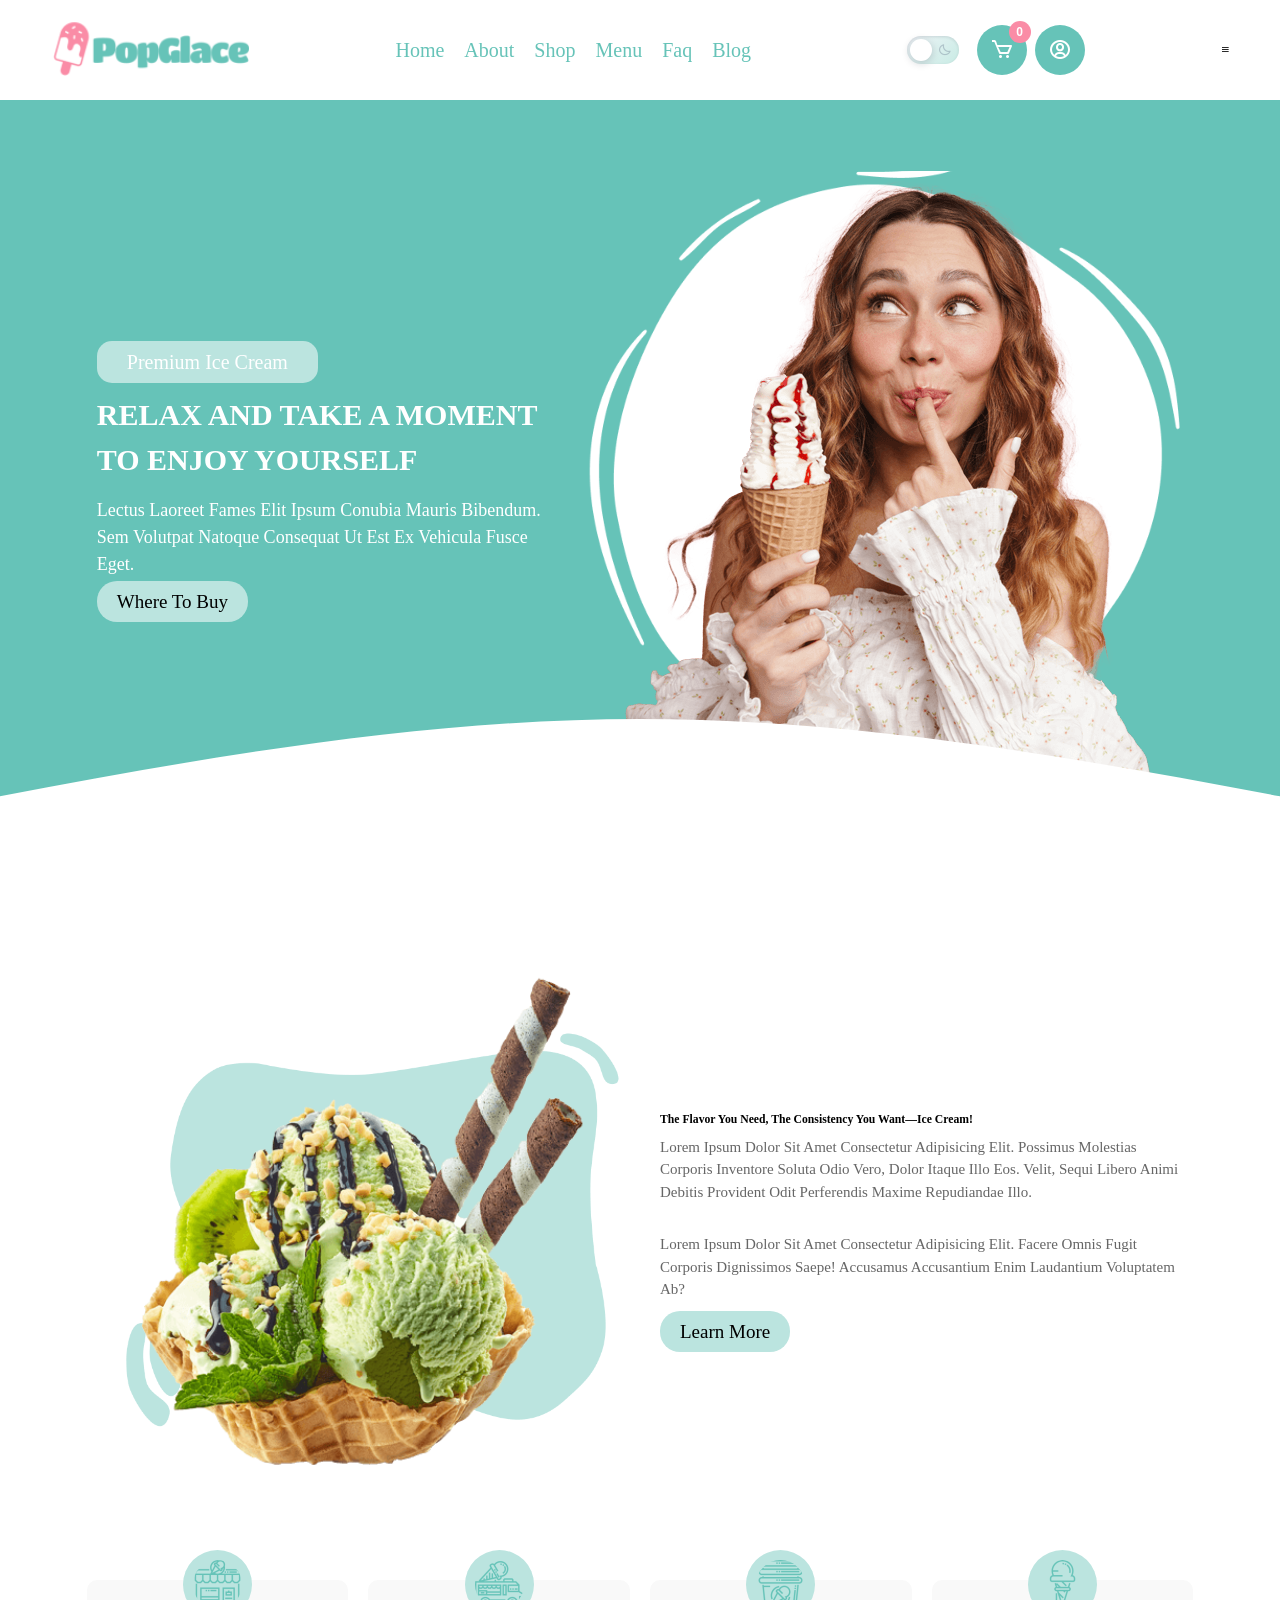
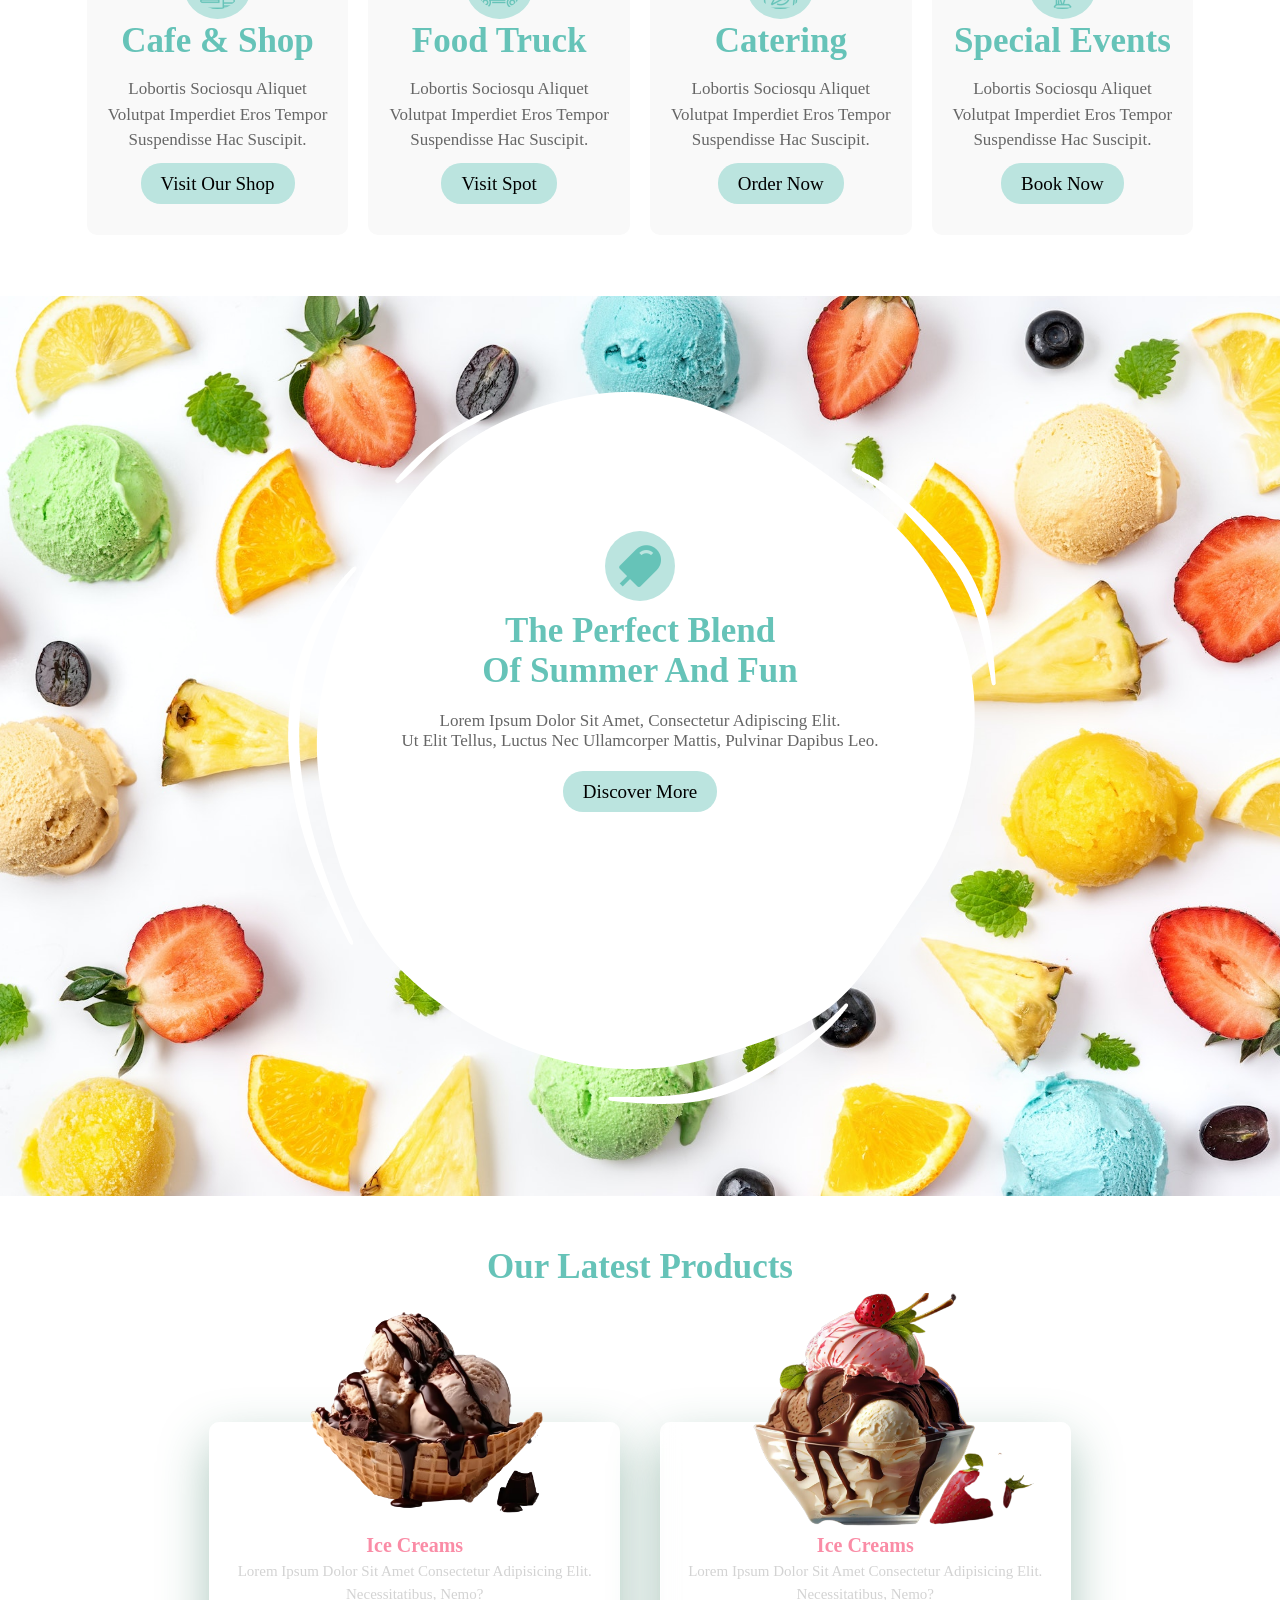
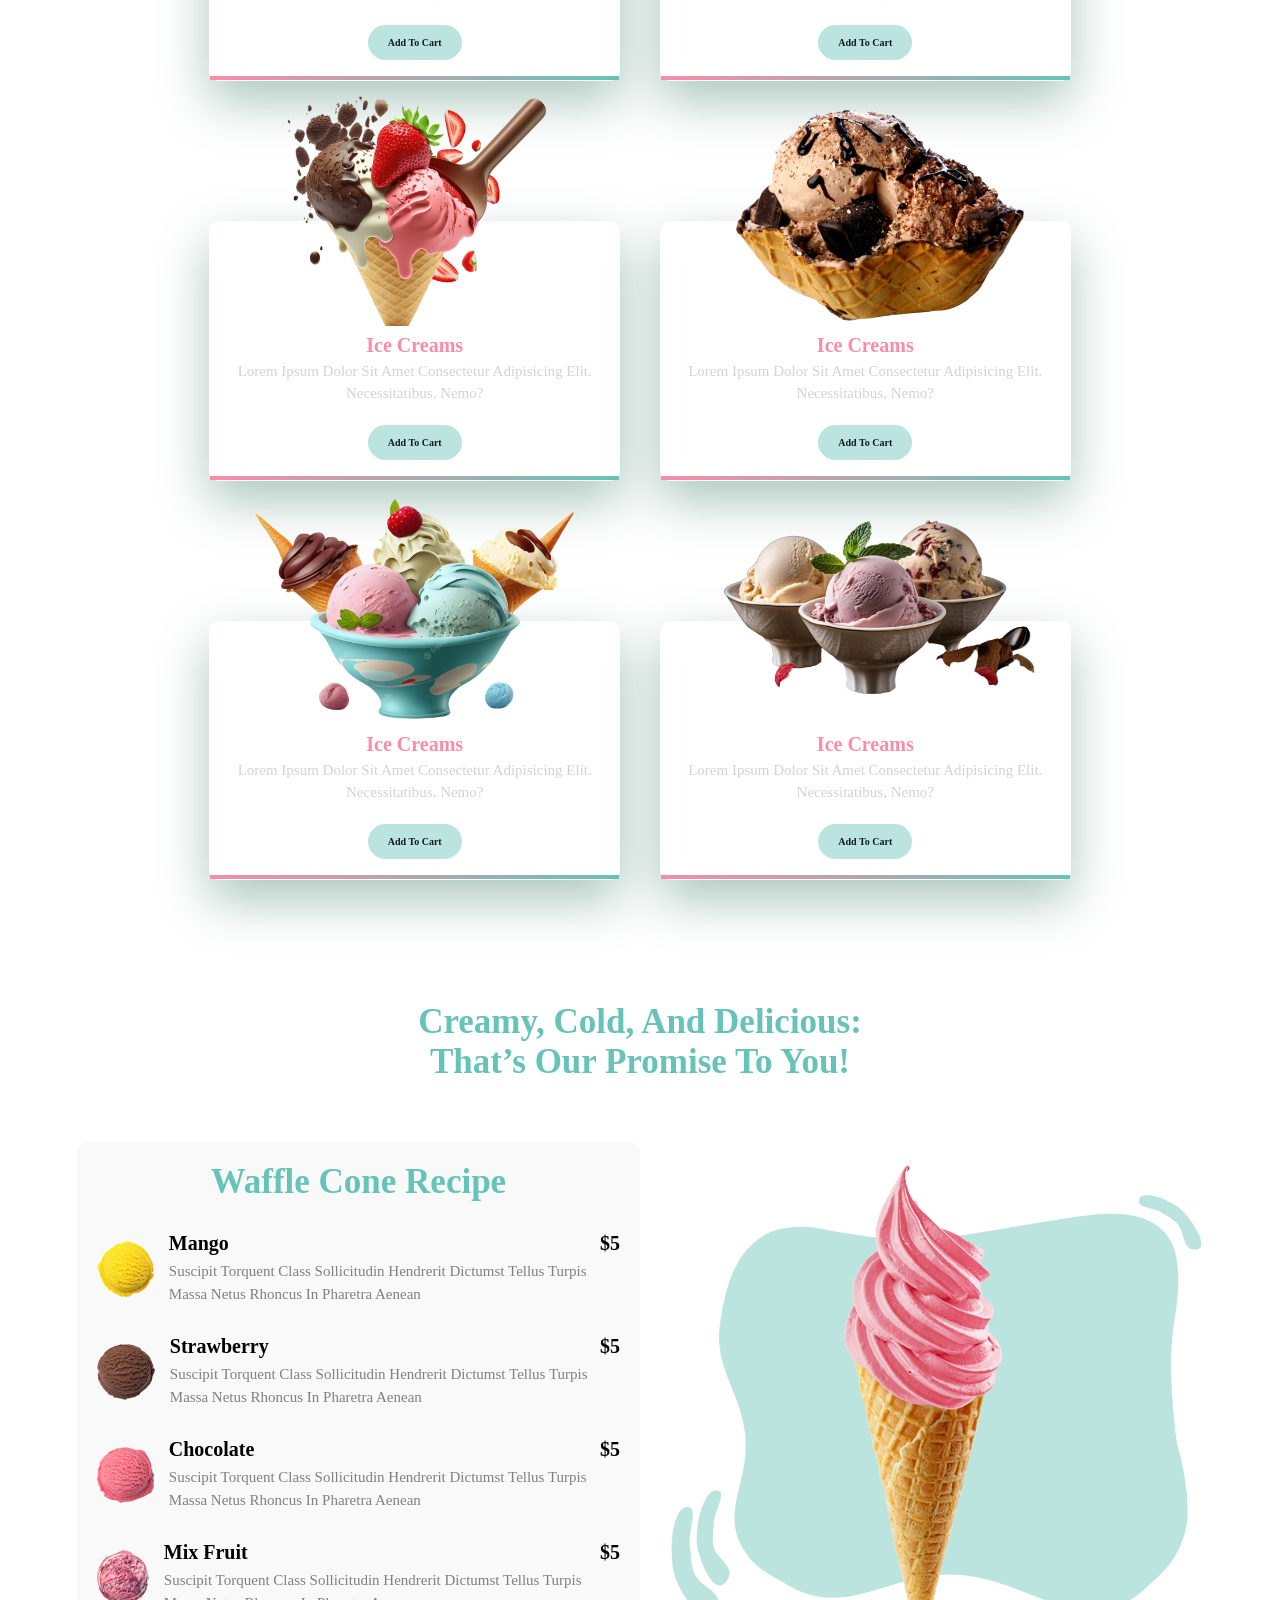
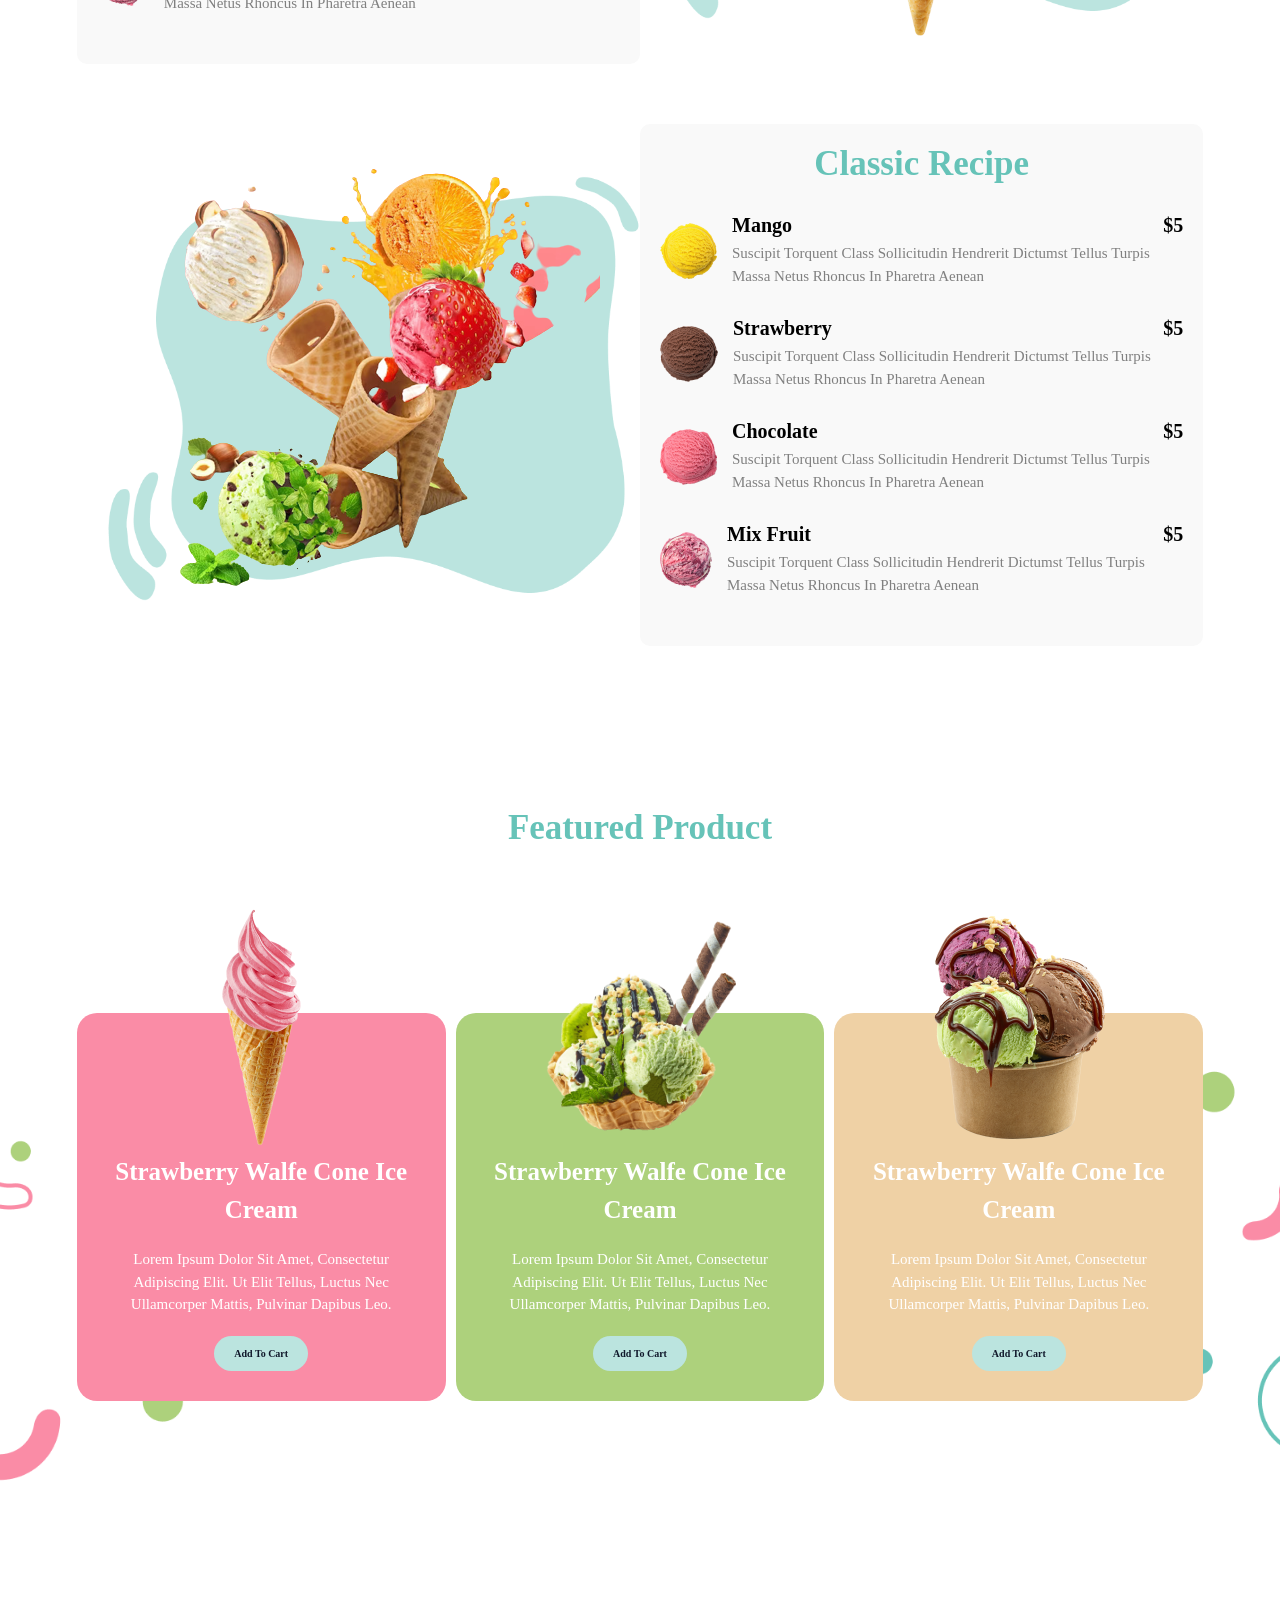
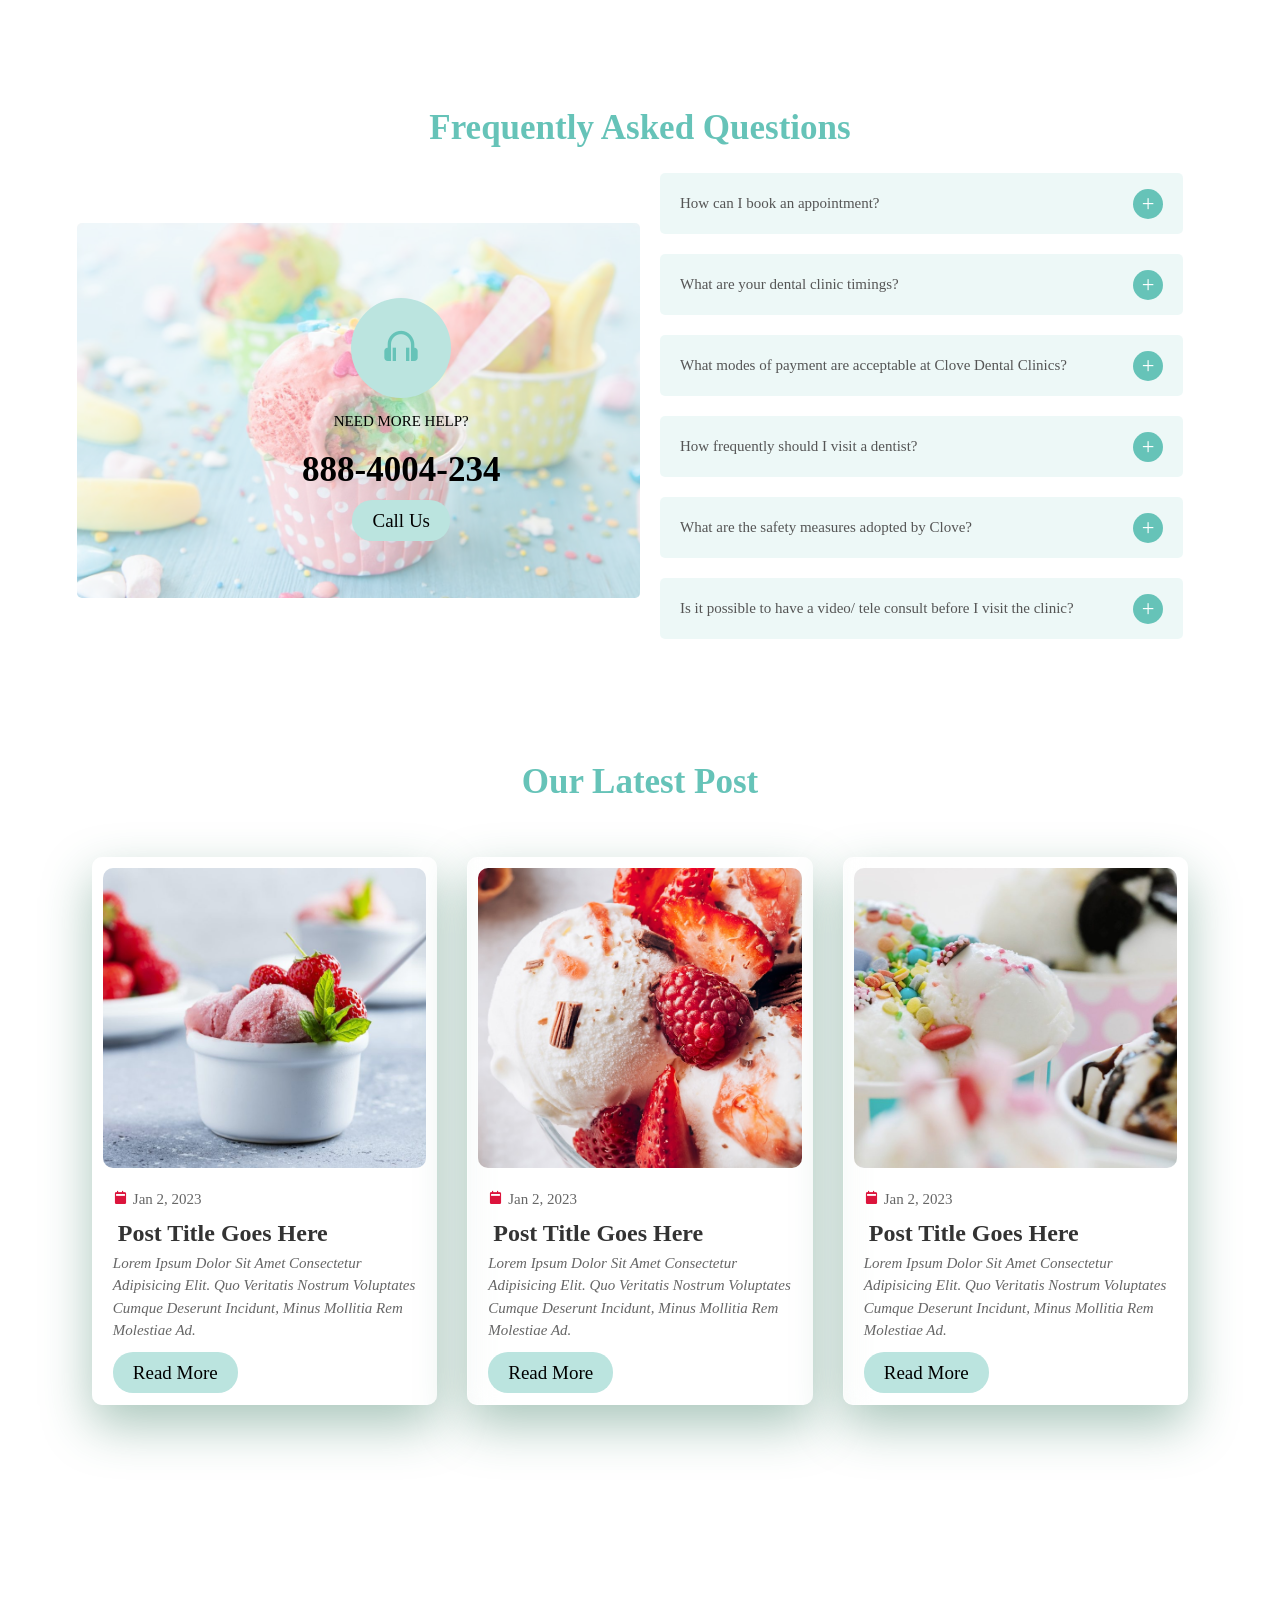
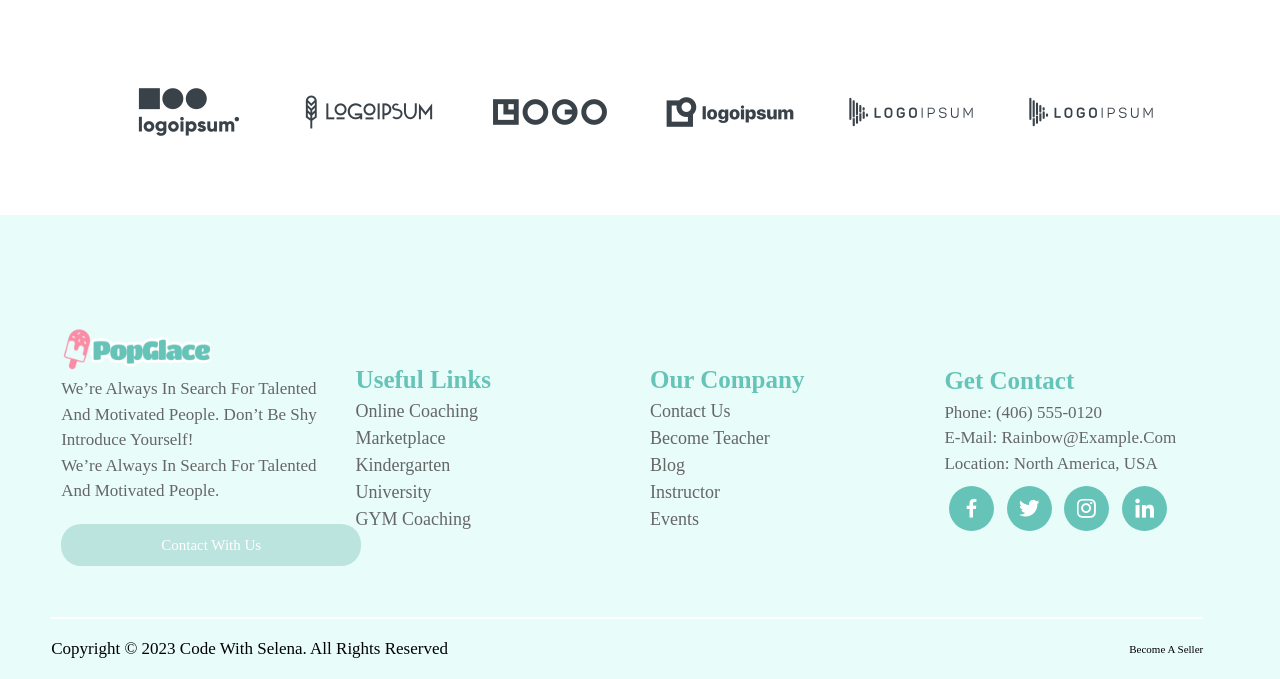
==== index.html @ ba4f5a37 "Add initial files for TopGlance ice cream shop demo - Created index.html with structure for the webs" ====
<!doctype html>
<html lang="en">
	<head>
		<meta charset="UTF-8" />
		<meta name="viewport" content="width=device-width, initial-scale=1.0" />
		<title>complete Responsive Ice Cream Website Design</title>
		<script>
			(function () {
				try {
					var k = "topglanceTheme";
					var t = localStorage.getItem(k);
					if (t === "dark" || t === "light") {
						document.documentElement.setAttribute("data-theme", t);
					} else if (window.matchMedia("(prefers-color-scheme: dark)").matches) {
						document.documentElement.setAttribute("data-theme", "dark");
					}
				} catch (e) {}
			})();
		</script>
		<!-- boxicon cdn link  -->
		<link
			href="https://unpkg.com/boxicons@2.1.4/css/boxicons.min.css"
			rel="stylesheet" />
		<link rel="stylesheet" href="style.css" />
	</head>
	<body>
		<!-- header section -->
		<header>
			<a href="#home"><img src="images/logo.png" alt="" width="200" /></a>
			<nav class="navbar">
				<ul>
					<li><a href="#home">home</a></li>
					<li><a href="#about">about</a></li>
					<li><a href="#shop">shop</a></li>
					<li><a href="#menu">menu</a></li>
					<li><a href="#faq">faq</a></li>
					<li><a href="#blog">blog</a></li>
				</ul>
			</nav>
			<div class="nav-actions">
				<button
					type="button"
					class="theme-switch"
					id="themeToggle"
					role="switch"
					aria-checked="false"
					aria-label="Switch to dark mode"
					title="Theme">
					<span class="theme-switch-track">
						<i class="bx bx-sun theme-switch-icon theme-switch-icon--sun" aria-hidden="true"></i>
						<i class="bx bx-moon theme-switch-icon theme-switch-icon--moon" aria-hidden="true"></i>
						<span class="theme-switch-thumb"></span>
					</span>
				</button>
				<div class="nav-action-wrap cart-wrap">
					<button
						type="button"
						class="nav-icon-btn cart-toggle"
						id="cartToggle"
						aria-label="Shopping cart"
						aria-expanded="false"
						aria-controls="cartPanel">
						<i class="bx bx-cart"></i>
						<span class="cart-badge" id="cartBadge">0</span>
					</button>
					<div
						class="nav-panel cart-panel"
						id="cartPanel"
						role="dialog"
						aria-labelledby="cartPanelTitle"
						hidden>
						<div class="nav-panel-head">
							<h4 id="cartPanelTitle">Your cart</h4>
							<button
								type="button"
								class="panel-close"
								id="cartClose"
								aria-label="Close cart">
								&times;
							</button>
						</div>
						<ul class="cart-lines" id="cartLines"></ul>
						<p class="cart-empty" id="cartEmpty">Your cart is empty.</p>
						<div class="cart-footer" id="cartFooter" hidden>
							<p class="cart-total">Total: $<span id="cartTotal">0.00</span></p>
							<button type="button" class="btn btn-checkout">Checkout</button>
						</div>
					</div>
				</div>
				<div class="nav-action-wrap profile-wrap">
					<button
						type="button"
						class="nav-icon-btn profile-toggle"
						id="profileToggle"
						aria-label="Account"
						aria-expanded="false"
						aria-controls="profilePanel">
						<i class="bx bx-user-circle"></i>
					</button>
					<div
						class="nav-panel profile-panel"
						id="profilePanel"
						role="dialog"
						aria-labelledby="profilePanelTitle"
						hidden>
						<div class="nav-panel-head">
							<h4 id="profilePanelTitle">Account</h4>
							<button
								type="button"
								class="panel-close"
								id="profileClose"
								aria-label="Close account">
								&times;
							</button>
						</div>
						<div class="profile-card">
							<div class="profile-avatar" aria-hidden="true">DU</div>
							<div class="profile-meta">
								<strong>Demo User</strong>
								<span>demo@topglance.ice</span>
							</div>
						</div>
						<p class="profile-hint">
							Rewards: <strong>120 pts</strong> · Orders: <strong>3</strong>
						</p>
						<div class="saved-card-block">
							<span class="saved-card-label">Saved card</span>
							<div class="saved-card">
								<div class="saved-card-top">
									<i class="bx bx-credit-card"></i>
									<span class="saved-card-brand">Visa</span>
								</div>
								<p class="saved-card-number">•••• •••• •••• 4242</p>
								<p class="saved-card-exp">Expires 12 / 28</p>
								<button type="button" class="btn btn-ghost" id="fakeCardUse">
									Use this card (demo)
								</button>
							</div>
						</div>
					</div>
				</div>
			</div>
			<div class="bx bx-menu"></div>
		</header>
		<!-- header section -->
		<!-- home section -->
		<section class="home" id="home">
			<div class="box-container">
				<div class="box">
					<span>Premium Ice Cream</span>
					<h1>RELAX AND TAKE A MOMENT TO ENJOY YOURSELF</h1>
					<p>
						Lectus laoreet fames elit ipsum conubia mauris bibendum. Sem
						volutpat natoque consequat ut est ex vehicula fusce eget.
					</p>
					<a href="" class="btn">where to buy</a>
				</div>
				<div class="box">
					<img src="images/1.png" alt="" />
				</div>
			</div>
		</section>
		<!-- about section -->
		<section class="about" id="about">
			<div class="row">
				<div class="image">
					<img src="images/img_2.png" alt="" />
				</div>
				<div class="content">
					<h3>The flavor you need, the consistency you want—ice cream!</h3>
					<p>
						Lorem ipsum dolor sit amet consectetur adipisicing elit. Possimus
						molestias corporis inventore soluta odio vero, dolor itaque illo
						eos. Velit, sequi libero animi debitis provident odit perferendis
						maxime repudiandae illo.
					</p>
					<p>
						Lorem ipsum dolor sit amet consectetur adipisicing elit. Facere
						omnis fugit corporis dignissimos saepe! Accusamus accusantium enim
						laudantium voluptatem ab?
					</p>
					<a href="" class="btn">learn more</a>
				</div>
			</div>
			<div class="box-container">
				<div class="box">
					<img src="images/group.png" alt="" />
					<h1>Cafe & Shop</h1>
					<p>
						Lobortis sociosqu aliquet volutpat imperdiet eros tempor suspendisse
						hac suscipit.
					</p>
					<a href="" class="btn">visit our shop</a>
				</div>
				<div class="box">
					<img src="images/group0.png" alt="" />
					<h1>Food Truck</h1>
					<p>
						Lobortis sociosqu aliquet volutpat imperdiet eros tempor suspendisse
						hac suscipit.
					</p>
					<a href="" class="btn">visit spot</a>
				</div>
				<div class="box">
					<img src="images/group1.png" alt="" />
					<h1>Catering</h1>
					<p>
						Lobortis sociosqu aliquet volutpat imperdiet eros tempor suspendisse
						hac suscipit.
					</p>
					<a href="" class="btn">order now</a>
				</div>
				<div class="box">
					<img src="images/group2.png" alt="" />
					<h1>Special Events</h1>
					<p>
						Lobortis sociosqu aliquet volutpat imperdiet eros tempor suspendisse
						hac suscipit.
					</p>
					<a href="" class="btn">book now</a>
				</div>
			</div>
		</section>
		<div class="container">
			<img src="images/shap.png" alt="" />
			<div class="detail">
				<i class="bx bxs-popsicle"></i>
				<h1>
					The perfect blend <br />
					of summer and fun
				</h1>
				<p>
					Lorem ipsum dolor sit amet, consectetur adipiscing elit. <br />
					Ut elit tellus, luctus nec ullamcorper mattis, pulvinar dapibus leo.
				</p>
				<a href="" class="btn">discover more</a>
			</div>
		</div>
		<!-- shop section -->
		<section class="shop" id="shop">
			<h1 class="heading">
				<i class="fas fa-quote-left"></i> our latest products
				<i class="fas fa-quote-right"></i>
			</h1>
			<div class="box-container">
				<div class="box">
					<div class="detail">
						<img src="images/product.png" alt="" />
						<h3>ice creams</h3>
						<p>
							Lorem ipsum dolor sit amet consectetur adipisicing elit.
							Necessitatibus, nemo?
						</p>
						<button
							type="button"
							class="btn add-to-cart"
							data-id="shop-1"
							data-name="Vanilla Swirl Cup"
							data-price="8.99"
							data-image="images/product.png">
							add to cart
						</button>
					</div>
				</div>
				<div class="box">
					<div class="detail">
						<img src="images/product0.png" alt="" />
						<h3>ice creams</h3>
						<p>
							Lorem ipsum dolor sit amet consectetur adipisicing elit.
							Necessitatibus, nemo?
						</p>
						<button
							type="button"
							class="btn add-to-cart"
							data-id="shop-2"
							data-name="Berry Fusion Tub"
							data-price="9.49"
							data-image="images/product0.png">
							add to cart
						</button>
					</div>
				</div>
				<div class="box">
					<div class="detail">
						<img src="images/product1.png" alt="" />
						<h3>ice creams</h3>
						<p>
							Lorem ipsum dolor sit amet consectetur adipisicing elit.
							Necessitatibus, nemo?
						</p>
						<button
							type="button"
							class="btn add-to-cart"
							data-id="shop-3"
							data-name="Mint Chip Delight"
							data-price="8.49"
							data-image="images/product1.png">
							add to cart
						</button>
					</div>
				</div>
				<div class="box">
					<div class="detail">
						<img src="images/product4.png" alt="" />
						<h3>ice creams</h3>
						<p>
							Lorem ipsum dolor sit amet consectetur adipisicing elit.
							Necessitatibus, nemo?
						</p>
						<button
							type="button"
							class="btn add-to-cart"
							data-id="shop-4"
							data-name="Chocolate Dream"
							data-price="9.99"
							data-image="images/product4.png">
							add to cart
						</button>
					</div>
				</div>
				<div class="box">
					<div class="detail">
						<img src="images/product2.png" alt="" />
						<h3>ice creams</h3>
						<p>
							Lorem ipsum dolor sit amet consectetur adipisicing elit.
							Necessitatibus, nemo?
						</p>
						<button
							type="button"
							class="btn add-to-cart"
							data-id="shop-5"
							data-name="Mango Tango"
							data-price="8.99"
							data-image="images/product2.png">
							add to cart
						</button>
					</div>
				</div>
				<div class="box">
					<div class="detail">
						<img src="images/product3.png" alt="" />
						<h3>ice creams</h3>
						<p>
							Lorem ipsum dolor sit amet consectetur adipisicing elit.
							Necessitatibus, nemo?
						</p>
						<button
							type="button"
							class="btn add-to-cart"
							data-id="shop-6"
							data-name="Cookie Crunch"
							data-price="10.49"
							data-image="images/product3.png">
							add to cart
						</button>
					</div>
				</div>
			</div>
		</section>
		<!-- menu section -->
		<section class="menu" id="menu">
			<h1 class="heading">
				Creamy, cold, and delicious: <br />
				that’s our promise to you!
			</h1>
			<div class="box-container">
				<div class="recipe">
					<h1>Waffle Cone Recipe</h1>
					<div class="detail">
						<img src="images/recipe.png" alt="" />
						<div>
							<h3><span>mango</span><span>$5</span></h3>
							<p>
								Suscipit torquent class sollicitudin hendrerit dictumst tellus
								turpis massa netus rhoncus in pharetra aenean
							</p>
						</div>
					</div>
					<div class="detail">
						<img src="images/recipe0.png" alt="" />
						<div>
							<h3><span>Strawberry</span><span>$5</span></h3>
							<p>
								Suscipit torquent class sollicitudin hendrerit dictumst tellus
								turpis massa netus rhoncus in pharetra aenean
							</p>
						</div>
					</div>
					<div class="detail">
						<img src="images/recipe1.png" alt="" />
						<div>
							<h3><span>chocolate</span><span>$5</span></h3>
							<p>
								Suscipit torquent class sollicitudin hendrerit dictumst tellus
								turpis massa netus rhoncus in pharetra aenean
							</p>
						</div>
					</div>
					<div class="detail">
						<img src="images/recipe2.png" alt="" />
						<div>
							<h3><span>mix fruit</span><span>$5</span></h3>
							<p>
								Suscipit torquent class sollicitudin hendrerit dictumst tellus
								turpis massa netus rhoncus in pharetra aenean
							</p>
						</div>
					</div>
				</div>
				<div class="img">
					<img src="images/img_6.png" alt="" />
				</div>
			</div>
			<div class="box-container">
				<div class="img">
					<img src="images/log.png" alt="" />
				</div>
				<div class="recipe">
					<h1>Classic Recipe</h1>
					<div class="detail">
						<img src="images/recipe.png" alt="" />
						<div>
							<h3><span>mango</span><span>$5</span></h3>
							<p>
								Suscipit torquent class sollicitudin hendrerit dictumst tellus
								turpis massa netus rhoncus in pharetra aenean
							</p>
						</div>
					</div>
					<div class="detail">
						<img src="images/recipe0.png" alt="" />
						<div>
							<h3><span>Strawberry</span><span>$5</span></h3>
							<p>
								Suscipit torquent class sollicitudin hendrerit dictumst tellus
								turpis massa netus rhoncus in pharetra aenean
							</p>
						</div>
					</div>
					<div class="detail">
						<img src="images/recipe1.png" alt="" />
						<div>
							<h3><span>chocolate</span><span>$5</span></h3>
							<p>
								Suscipit torquent class sollicitudin hendrerit dictumst tellus
								turpis massa netus rhoncus in pharetra aenean
							</p>
						</div>
					</div>
					<div class="detail">
						<img src="images/recipe2.png" alt="" />
						<div>
							<h3><span>mix fruit</span><span>$5</span></h3>
							<p>
								Suscipit torquent class sollicitudin hendrerit dictumst tellus
								turpis massa netus rhoncus in pharetra aenean
							</p>
						</div>
					</div>
				</div>
			</div>
		</section>
		<!-- shop -->
		<section class="features">
			<h1>Featured Product</h1>
			<div class="box-container">
				<div class="box one">
					<img src="images/img_6.png" alt="" />
					<h2>Strawberry Walfe Cone Ice Cream</h2>
					<p>
						Lorem ipsum dolor sit amet, consectetur adipiscing elit. Ut elit
						tellus, luctus nec ullamcorper mattis, pulvinar dapibus leo.
					</p>
					<button
						type="button"
						class="btn add-to-cart"
						data-id="feat-1"
						data-name="Strawberry Waffle Cone"
						data-price="11.99"
						data-image="images/img_6.png">
						add to cart
					</button>
				</div>
				<div class="box two">
					<img src="images/img_2.png" alt="" />
					<h2>Strawberry Walfe Cone Ice Cream</h2>
					<p>
						Lorem ipsum dolor sit amet, consectetur adipiscing elit. Ut elit
						tellus, luctus nec ullamcorper mattis, pulvinar dapibus leo.
					</p>
					<button
						type="button"
						class="btn add-to-cart"
						data-id="feat-2"
						data-name="Double Scoop Special"
						data-price="13.49"
						data-image="images/img_2.png">
						add to cart
					</button>
				</div>
				<div class="box three">
					<img src="images/img_5.png" alt="" />
					<h2>Strawberry Walfe Cone Ice Cream</h2>
					<p>
						Lorem ipsum dolor sit amet, consectetur adipiscing elit. Ut elit
						tellus, luctus nec ullamcorper mattis, pulvinar dapibus leo.
					</p>
					<button
						type="button"
						class="btn add-to-cart"
						data-id="feat-3"
						data-name="Sundae Supreme"
						data-price="10.99"
						data-image="images/img_5.png">
						add to cart
					</button>
				</div>
			</div>
		</section>
		<!-- contact section -->
		<section class="faq" id="faq">
			<h1 class="heading">Frequently Asked Questions</h1>
			<div class="box-container">
				<div class="img-box">
					<div class="overlay"></div>
					<img src="images/1.jpg" alt="" />
					<div class="detail">
						<i class="bx bx-headphone"></i><br />
						<span>NEED MORE HELP?</span>
						<h2>888-4004-234</h2>
						<a href="" class="btn">call us</a>
					</div>
				</div>
				<div class="accordion">
					<div class="contentBox">
						<div class="label">How can I book an appointment?</div>
						<div class="content">
							<p>
								To book an appointment at any of our dental clinics, you can
								fill the form available at the top, and one of our
								representatives will get in touch with you. Alternatively, you
								can also give us a call on 08800559112.
							</p>
						</div>
					</div>
					<div class="contentBox">
						<div class="label">What are your dental clinic timings?</div>
						<div class="content">
							<p>
								Clove Dental clinics remain open from 10 AM to 7 PM every day.
								However, in the case of unforeseen situations, the timing may
								differ on that particular day. Our Clinics are open on weekends.
							</p>
						</div>
					</div>
					<div class="contentBox">
						<div class="label">
							What modes of payment are acceptable at Clove Dental Clinics?
						</div>
						<div class="content">
							<p>
								We accept payments through Cash/Credit Card/ Debit Card/ Paytm/
								PhonePe or via /Airtel Money or any other UPI Payment methods.
							</p>
						</div>
					</div>
					<div class="contentBox">
						<div class="label">How frequently should I visit a dentist?</div>
						<div class="content">
							<p>
								The frequency of a visit to a dentist depends on the condition
								of your oral health. It is advised that people must visit a
								dentist at least once in six months for regular dental
								check-ups. However, people with dental problems must visit once
								in three months or as directed by the dentists.
							</p>
						</div>
					</div>
					<div class="contentBox">
						<div class="label">
							What are the safety measures adopted by Clove?
						</div>
						<div class="content">
							<p>
								Clove Dental has adopted world-class measures to ensure the
								safety of patients. Our trademarked Stringent 4 step
								sterilisation process is a testimony to our commitment to high
								standards of safety & sterilisation. We have enhanced our safety
								protocols under WHO Guidelines in response to the COVID crisis
								and are now operating with10X safety protocols. Each Clove
								Clinic is now deployed with new state of the art equipment-
								Aerosol Suction & Decontamination Unit (ASDU) & Constant
								Fumigation Device (CFD) to effectively manage any aerosols or
								contaminants in the clinic premises. We follow a zero-compromise
								policy when it comes to safety & hygiene. This ensures a
								completely sterile & hygienic environment.
							</p>
						</div>
					</div>
					<div class="contentBox">
						<div class="label">
							Is it possible to have a video/ tele consult before I visit the
							clinic?
						</div>
						<div class="content">
							<p>
								Yes, you can consult a dentist via a video or a phone call
								before visiting the clinic. For your convenience & safety, we
								have decided to make our initial consultation easier for you to
								access. At Clove Dental, our dentists are now available on
								video/tele calls for giving professional opinion and advice.
							</p>
						</div>
					</div>
				</div>
			</div>
		</section>
		<!-- post section -->
		<section class="post" id="blog">
			<h1 class="heading">
				<i class="fas fa-quote-left"></i> our latest post
				<i class="fas fa-quote-right"></i>
			</h1>
			<div class="box-container">
				<div class="box">
					<img src="images/blog.jpg" alt="" />
					<div class="content">
						<span><i class="bx bxs-calendar-alt"></i>jan 2, 2023</span>
						<h3>post title goes here</h3>
						<p>
							Lorem ipsum dolor sit amet consectetur adipisicing elit. Quo
							veritatis nostrum voluptates cumque deserunt incidunt, minus
							mollitia rem molestiae ad.
						</p>
						<a href="#" class="btn">read more</a>
					</div>
				</div>
				<div class="box">
					<img src="images/blog0.jpg" alt="" />
					<div class="content">
						<span><i class="bx bxs-calendar-alt"></i>jan 2, 2023</span>
						<h3>post title goes here</h3>
						<p>
							Lorem ipsum dolor sit amet consectetur adipisicing elit. Quo
							veritatis nostrum voluptates cumque deserunt incidunt, minus
							mollitia rem molestiae ad.
						</p>
						<a href="#" class="btn">read more</a>
					</div>
				</div>
				<div class="box">
					<img src="images/blog1.jpg" alt="" />
					<div class="content">
						<span><i class="bx bxs-calendar-alt"></i>jan 2, 2023</span>
						<h3>post title goes here</h3>
						<p>
							Lorem ipsum dolor sit amet consectetur adipisicing elit. Quo
							veritatis nostrum voluptates cumque deserunt incidunt, minus
							mollitia rem molestiae ad.
						</p>
						<a href="#" class="btn">read more</a>
					</div>
				</div>
			</div>
		</section>
		<!-- client  -->
		<section class="client">
			<div class="box-container">
				<img src="images/client.png" alt="" />
				<img src="images/client0.png" alt="" />
				<img src="images/client1.png" alt="" />
				<img src="images/client2.png" alt="" />
				<img src="images/client3.png" alt="" />
				<img src="images/client3.png" alt="" />
			</div>
		</section>
		<!-- footer section -->
		<footer>
			<div class="content">
				<div class="box">
					<img src="images/logo.png" />
					<p>
						We’re always in search for talented and motivated people. Don’t be
						shy introduce yourself! <br />We’re always in search for talented
						and motivated people.
					</p>

					<a href="contact.php" class="btn">contact with us</a>
				</div>
				<div class="box">
					<h3>useful links</h3>
					<a href="">online coaching</a>
					<a href="">marketplace</a>
					<a href="">kindergarten</a>
					<a href="">university</a>
					<a href="">GYM coaching</a>
				</div>
				<div class="box">
					<h3>our company</h3>
					<a href="contact.php">contact us</a>
					<a href="">become teacher</a>
					<a href="">blog</a>
					<a href="">instructor</a>
					<a href="">events</a>
				</div>
				<div class="box">
					<h3>get contact</h3>
					<p>Phone: (406) 555-0120</p>
					<p>E-mail: rainbow@example.com</p>
					<p>Location: North America, USA</p>
					<div class="icons">
						<i class="bx bxl-facebook"></i>
						<i class="bx bxl-twitter"></i>
						<i class="bx bxl-instagram"></i>
						<i class="bx bxl-linkedin"></i>
					</div>
				</div>
			</div>
			<div class="bottom">
				<p>Copyright © 2023 code with selena. All Rights Reserved</p>
				<a href="admin/register.php">become a seller</a>
			</div>
		</footer>

		<div
			class="checkout-modal"
			id="checkoutModal"
			hidden
			aria-modal="true"
			role="dialog"
			aria-labelledby="checkoutDialogTitle">
			<div class="checkout-backdrop" id="checkoutBackdrop" tabindex="-1"></div>
			<div class="checkout-dialog">
				<div class="checkout-dialog-surface">
					<div class="checkout-head">
					<h2 id="checkoutDialogTitle">Checkout</h2>
					<button
						type="button"
						class="panel-close"
						id="checkoutClose"
						aria-label="Close checkout">
						&times;
					</button>
				</div>
				<div class="checkout-progress" id="checkoutProgress">
					<div class="checkout-progress-step is-active" data-ind="1">
						<span class="checkout-step-num">1</span>
						<span class="checkout-step-label">Shipping</span>
					</div>
					<div class="checkout-progress-step" data-ind="2">
						<span class="checkout-step-num">2</span>
						<span class="checkout-step-label">Payment</span>
					</div>
					<div class="checkout-progress-step" data-ind="3">
						<span class="checkout-step-num">3</span>
						<span class="checkout-step-label">Review</span>
					</div>
				</div>
				<div class="checkout-body">
					<div class="checkout-pane" id="checkoutPane1" data-pane="1">
						<p class="checkout-intro">Where should we send your order?</p>
						<label class="checkout-field">
							<span>Full name</span>
							<input
								type="text"
								id="coFullName"
								autocomplete="name"
								placeholder="e.g. Jane Cooper"
								required />
						</label>
						<label class="checkout-field">
							<span>Email</span>
							<input
								type="email"
								id="coEmail"
								autocomplete="email"
								placeholder="jane@example.com"
								required />
						</label>
						<label class="checkout-field">
							<span>Phone</span>
							<input
								type="tel"
								id="coPhone"
								autocomplete="tel"
								placeholder="(406) 555-0120"
								required />
						</label>
						<label class="checkout-field">
							<span>Street address</span>
							<input
								type="text"
								id="coAddress"
								autocomplete="street-address"
								placeholder="123 Sweet Street, Apt 4"
								required />
						</label>
						<div class="checkout-field-row">
							<label class="checkout-field">
								<span>City</span>
								<input
									type="text"
									id="coCity"
									autocomplete="address-level2"
									placeholder="Portland"
									required />
							</label>
							<label class="checkout-field">
								<span>ZIP</span>
								<input
									type="text"
									id="coZip"
									inputmode="numeric"
									autocomplete="postal-code"
									placeholder="97201"
									required />
							</label>
						</div>
					</div>
					<div class="checkout-pane" id="checkoutPane2" data-pane="2" hidden>
						<p class="checkout-intro">Demo payment — nothing is charged.</p>
						<fieldset class="checkout-pay-choice">
							<legend class="visually-hidden">Payment method</legend>
							<label class="checkout-radio">
								<input type="radio" name="coPay" id="coPaySaved" value="saved" checked />
								<span>Saved Visa ···· 4242</span>
							</label>
							<label class="checkout-radio">
								<input type="radio" name="coPay" id="coPayNew" value="new" />
								<span>Use a different card</span>
							</label>
						</fieldset>
						<div class="checkout-newcard" id="coNewCardFields" hidden>
							<label class="checkout-field">
								<span>Name on card</span>
								<input
									type="text"
									id="coCardName"
									autocomplete="cc-name"
									placeholder="Same as on your card" />
							</label>
							<label class="checkout-field">
								<span>Card number</span>
								<input
									type="text"
									id="coCardNumber"
									inputmode="numeric"
									autocomplete="cc-number"
									placeholder="4242 4242 4242 4242"
									maxlength="19" />
							</label>
							<div class="checkout-field-row">
								<label class="checkout-field">
									<span>Expires</span>
									<input type="text" id="coCardExp" placeholder="MM/YY" maxlength="5" autocomplete="cc-exp" />
								</label>
								<label class="checkout-field">
									<span>CVV</span>
									<input
										type="text"
										id="coCardCvv"
										inputmode="numeric"
										maxlength="4"
										autocomplete="cc-csc"
										placeholder="123" />
								</label>
							</div>
						</div>
					</div>
					<div class="checkout-pane" id="checkoutPane3" data-pane="3" hidden>
						<p class="checkout-intro">Confirm your order</p>
						<div class="checkout-review-block" id="coReviewShip"></div>
						<div class="checkout-review-block" id="coReviewPay"></div>
						<div class="checkout-review-lines" id="coReviewLines"></div>
						<p class="checkout-review-total">
							Total <strong>$<span id="coReviewTotal">0.00</span></strong>
						</p>
					</div>
					<div class="checkout-pane checkout-pane-success" id="checkoutPane4" data-pane="4" hidden>
						<div class="checkout-success-icon" aria-hidden="true">
							<i class="bx bx-check"></i>
						</div>
						<h3 class="checkout-success-title">Thank you!</h3>
						<p class="checkout-success-text">
							Your demo order is placed. No payment was processed.
						</p>
						<p class="checkout-order-id">
							Order <strong id="coOrderId">—</strong>
						</p>
					</div>
				</div>
				<div class="checkout-foot" id="checkoutFoot">
					<button type="button" class="btn btn-checkout-secondary" id="checkoutBack" hidden>
						Back
					</button>
					<button type="button" class="btn" id="checkoutPrimary">Continue to payment</button>
				</div>
				</div>
			</div>
		</div>

		<div class="toast" id="toast" role="status" aria-live="polite" hidden></div>

		<script src="script.js"></script>
	</body>
</html>
---- style.css ----
:root{
    --green: #76a713;
    --header-bg: #ffffff;
    --focus-ring: #66C3B8;
}

.skip-link{
    position: absolute;
    left: -9999px;
    top: 0;
    z-index: 1000;
    padding: 1rem 1.5rem;
    background: var(--focus-ring);
    color: #fff;
    font-size: 1.6rem;
    font-weight: 600;
    border-radius: 0 0 8px 0;
    text-transform: none;
}
.skip-link:focus{
    left: 0;
    outline: 3px solid #0f172a;
    outline-offset: 2px;
}

@media (prefers-reduced-motion: reduce){
    html{
        scroll-behavior: auto;
    }
    *,
    *::before,
    *::after{
        transition-duration: 0.01ms !important;
        animation-duration: 0.01ms !important;
        animation-iteration-count: 1 !important;
    }
}
*{
    margin: 0;
    padding: 0;
    box-sizing: border-box;
    text-transform: capitalize;
    text-decoration: none;
    transition: all .5s cubic-bezier(.37,1.14,.26,1.24);
}
*::selection{
    background-color: var(--green);
    color: #fff;
}
html{
    font-size: 62.5%;
    overflow-x: hidden;
    scroll-behavior: smooth;
    scroll-padding-top: 4rem;
}
section{
    padding: 4% 6%;
    background-image: url('images/bg.avif');
    background-size: cover;
    background-repeat: no-repeat;
}
.btn{
    border-radius: 20px;
    background-color: #BBE4DF;
    padding: 1rem 2rem;
    cursor: pointer;
    text-transform: capitalize;
    text-align: center;
    font-size: 1.9rem;
    color: #000;
    transition: .5s;
}

.btn:hover{
    background-color: #FA8CA6;
    transform: scale(1.1);
    color: #fff;
}
.btn.add-to-cart{
    font-weight: 600;
    color: #0f172a;
}
.features .box-container .box .btn.add-to-cart,
.shop .box-container .box .btn.add-to-cart{
    color: #0f172a;
}
h1{
    font-size: 3.5rem;
    color: #66C3B8;
    text-transform: capitalize;
    margin-bottom: 1.5rem;
    text-align: center;
}

/* Section titles (one h1 per page — hero); mirrors former h1.section headings */
h2.heading{
    font-size: 3.5rem;
    color: #66C3B8;
    text-transform: capitalize;
    margin-bottom: 1.5rem;
    text-align: center;
}

.features > h2{
    font-size: 3.5rem;
    color: #66C3B8;
    text-transform: capitalize;
    margin-bottom: 1.5rem;
    text-align: center;
}

a:focus-visible,
button:focus-visible,
input:focus-visible,
textarea:focus-visible,
select:focus-visible{
    outline: 2px solid var(--focus-ring);
    outline-offset: 2px;
}
header{
    background-color: var(--header-bg);
    position: fixed;
    display: flex;
    align-items: center;
    justify-content: space-between;
    top: 0;
    left: 0;
    z-index: 100;
    padding: 1rem 5rem;
    width: 100%;
}
header .navbar ul{
    display: flex;
    align-items: center;
    justify-content: space-between;
    list-style: none;
}
header .navbar ul li{
    margin: 0 1rem;
}
header .navbar ul li a{
    font-size: 2rem;
    color: #66C3B8;
    
}
header .navbar ul li a:hover{
    color: #FA8CA6;
}
header .nav-actions{
    display: flex;
    align-items: center;
    gap: 0.8rem;
}
header .nav-action-wrap{
    position: relative;
}
header .nav-icon-btn{
    cursor: pointer;
    margin: 0;
    width: 50px;
    height: 50px;
    display: flex;
    align-items: center;
    justify-content: center;
    background-color: #66C3B8;
    color: #fff;
    border: none;
    border-radius: 50%;
    font-size: 2.4rem;
    transition: .5s;
    position: relative;
}
header .nav-icon-btn:hover{
    border: 1px solid #66C3B8;
    background-color: #BBE4DF;
    color: #fff;
}
header .theme-switch{
    border: none;
    background: transparent;
    padding: 9px 10px;
    margin: 0;
    cursor: pointer;
    display: flex;
    align-items: center;
    justify-content: center;
    flex-shrink: 0;
    position: relative;
    box-sizing: border-box;
    min-width: 44px;
    min-height: 44px;
}
header .theme-switch:focus-visible{
    outline: 2px solid #66C3B8;
    outline-offset: 3px;
    border-radius: 999px;
}
header .theme-switch-track{
    position: relative;
    width: 52px;
    height: 28px;
    border-radius: 999px;
    background: linear-gradient(135deg, #f1f5f9 0%, #c8ebe4 100%);
    box-shadow: inset 0 1px 3px rgba(15, 23, 42, 0.12);
    transition: background 0.35s ease, box-shadow 0.35s ease;
}
html[data-theme="dark"] header .theme-switch-track{
    background: linear-gradient(135deg, #475569 0%, #1e293b 100%);
    box-shadow: inset 0 1px 5px rgba(0, 0, 0, 0.35);
}
header .theme-switch-icon{
    position: absolute;
    top: 50%;
    transform: translateY(-50%);
    font-size: 1.4rem;
    z-index: 0;
    pointer-events: none;
    transition: opacity 0.25s ease, color 0.25s ease;
}
header .theme-switch-icon--sun{
    left: 7px;
    color: #d97706;
}
header .theme-switch-icon--moon{
    right: 7px;
    color: #64748b;
}
html[data-theme="dark"] header .theme-switch-icon--sun{
    opacity: 0.35;
}
html[data-theme="dark"] header .theme-switch-icon--moon{
    color: #e2e8f0;
    opacity: 1;
}
html:not([data-theme="dark"]) header .theme-switch-icon--moon{
    opacity: 0.35;
}
html:not([data-theme="dark"]) header .theme-switch-icon--sun{
    opacity: 1;
}
header .theme-switch-thumb{
    position: absolute;
    top: 3px;
    left: 3px;
    width: 22px;
    height: 22px;
    border-radius: 50%;
    background: #fff;
    box-shadow: 0 2px 8px rgba(15, 23, 42, 0.2);
    z-index: 1;
    transition: transform 0.35s cubic-bezier(0.37, 1.14, 0.26, 1.24), background 0.25s ease,
        box-shadow 0.25s ease;
}
html[data-theme="dark"] header .theme-switch-thumb{
    transform: translateX(24px);
    background: linear-gradient(145deg, #66c3b8, #3d9a90);
    box-shadow: 0 2px 10px rgba(0, 0, 0, 0.35);
}
@media (prefers-reduced-motion: reduce){
    header .theme-switch-thumb,
    header .theme-switch-track,
    header .theme-switch-icon{
        transition: none;
    }
}
header .cart-badge{
    position: absolute;
    top: -4px;
    right: -4px;
    min-width: 22px;
    height: 22px;
    padding: 0 5px;
    border-radius: 999px;
    background: #FA8CA6;
    color: #fff;
    font-size: 1.2rem;
    font-weight: 700;
    display: flex;
    align-items: center;
    justify-content: center;
    line-height: 1;
}
header .nav-panel{
    position: absolute;
    top: calc(100% + 12px);
    right: 0;
    left: auto;
    width: 380px;
    max-width: calc(100vw - 24px);
    background: #fff;
    border-radius: 16px;
    box-shadow: 0 12px 40px rgba(0,0,0,.12);
    border: 1px solid rgba(102,195,184,.35);
    padding: 1.2rem 1.4rem 1.4rem;
    z-index: 200;
    max-height: min(70vh, 420px);
    overflow-x: hidden;
    overflow-y: auto;
    overscroll-behavior: contain;
}
header .nav-panel[hidden]{
    display: none !important;
}
header .nav-panel-head{
    display: flex;
    align-items: center;
    justify-content: space-between;
    margin-bottom: 1rem;
    padding-bottom: 0.8rem;
    border-bottom: 1px solid #eee;
}
header .nav-panel-head h4{
    font-size: 2rem;
    color: #66C3B8;
    margin: 0;
    text-align: left;
}
header .panel-close{
    border: none;
    background: transparent;
    font-size: 2.8rem;
    line-height: 1;
    color: #66C3B8;
    cursor: pointer;
    padding: 0 0.4rem;
}
header .panel-close:hover{
    color: #FA8CA6;
}
header .cart-lines{
    list-style: none;
    margin: 0;
    padding: 0;
}
header .cart-line{
    display: flex;
    gap: 1rem;
    align-items: flex-start;
    padding: 1rem 0;
    border-bottom: 1px solid #f0f0f0;
    font-size: 1.5rem;
    min-width: 0;
    overflow-x: hidden;
}
header .cart-line-thumb{
    width: 52px;
    height: 52px;
    max-width: 52px;
    object-fit: contain;
    border-radius: 10px;
    background: #f7faf9;
    flex-shrink: 0;
}
header .cart-line-body{
    flex: 1;
    min-width: 0;
}
header .cart-line-title{
    font-weight: 600;
    color: #333;
    margin-bottom: 0.4rem;
    text-align: left;
    text-transform: none;
    overflow-wrap: anywhere;
    word-break: break-word;
}
header .cart-line-meta{
    color: #666;
    font-size: 1.35rem;
    text-align: left;
    overflow-wrap: anywhere;
    word-break: break-word;
}
header .cart-line-actions{
    display: flex;
    align-items: center;
    flex-wrap: wrap;
    gap: 0.5rem;
    margin-top: 0.6rem;
    max-width: 100%;
}
header .qty-btn{
    width: 28px;
    height: 28px;
    border-radius: 8px;
    border: 1px solid #66C3B8;
    background: #fff;
    color: #66C3B8;
    cursor: pointer;
    font-size: 1.6rem;
    line-height: 1;
    display: flex;
    align-items: center;
    justify-content: center;
}
header .qty-btn:hover{
    background: #BBE4DF;
}
header .cart-remove{
    border: none;
    background: transparent;
    color: #FA8CA6;
    cursor: pointer;
    font-size: 1.3rem;
    text-decoration: underline;
    margin-left: 0.4rem;
}
header .cart-empty{
    font-size: 1.6rem;
    color: #888;
    text-align: center;
    padding: 1.5rem 0.5rem;
}
header .cart-footer{
    margin-top: 1rem;
    padding-top: 1rem;
    border-top: 1px solid #eee;
}
header .cart-total{
    font-size: 1.8rem;
    font-weight: 700;
    color: #333;
    margin-bottom: 1rem;
    text-align: left;
}
header .btn-checkout{
    width: 100%;
    border: none;
    font: inherit;
}
header .profile-card{
    display: flex;
    align-items: center;
    gap: 1rem;
    padding: 0.8rem 0;
}
header .profile-avatar{
    width: 52px;
    height: 52px;
    border-radius: 50%;
    background: linear-gradient(135deg, #66C3B8, #BBE4DF);
    color: #fff;
    display: flex;
    align-items: center;
    justify-content: center;
    font-size: 1.8rem;
    font-weight: 700;
    flex-shrink: 0;
}
header .profile-meta{
    display: flex;
    flex-direction: column;
    gap: 0.2rem;
    text-align: left;
    font-size: 1.5rem;
    text-transform: none;
}
header .profile-meta strong{
    color: #333;
    font-size: 1.7rem;
}
header .profile-meta span{
    color: #777;
}
header .profile-hint{
    font-size: 1.45rem;
    color: #555;
    margin: 0.4rem 0 1rem;
    text-align: left;
    text-transform: none;
}
header .saved-card-block{
    margin-top: 0.5rem;
}
header .saved-card-label{
    font-size: 1.35rem;
    color: #66C3B8;
    display: block;
    margin-bottom: 0.6rem;
    text-align: left;
}
header .saved-card{
    background: linear-gradient(125deg, #2d3748 0%, #4a5568 100%);
    color: #fff;
    border-radius: 14px;
    padding: 1.2rem 1.4rem;
    font-size: 1.4rem;
    text-transform: none;
}
header .saved-card-top{
    display: flex;
    align-items: center;
    justify-content: space-between;
    margin-bottom: 1rem;
}
header .saved-card-top i{
    font-size: 2.4rem;
}
header .saved-card-brand{
    font-size: 1.3rem;
    opacity: 0.9;
}
header .saved-card-number{
    letter-spacing: 0.08em;
    margin-bottom: 0.4rem;
    font-size: 1.5rem;
}
header .saved-card-exp{
    opacity: 0.85;
    margin-bottom: 1rem;
    font-size: 1.3rem;
}
header .btn-ghost{
    width: 100%;
    background: rgba(255,255,255,.15);
    color: #fff;
    border: 1px solid rgba(255,255,255,.35);
    font: inherit;
    cursor: pointer;
}
header .btn-ghost:hover{
    background: rgba(255,255,255,.28);
    color: #fff;
    transform: none;
}
button.btn{
    border: none;
    font: inherit;
    display: inline-block;
}
.toast{
    position: fixed;
    bottom: 2.4rem;
    left: 50%;
    transform: translateX(-50%) translateY(120%);
    background: #2d3748;
    color: #fff;
    padding: 1.2rem 2rem;
    border-radius: 12px;
    font-size: 1.6rem;
    z-index: 500;
    box-shadow: 0 8px 24px rgba(0,0,0,.2);
    max-width: 90vw;
    text-align: center;
    text-transform: none;
    transition: transform .35s cubic-bezier(.37,1.14,.26,1.24);
}
.toast.is-visible{
    transform: translateX(-50%) translateY(0);
}
.visually-hidden{
    position: absolute;
    width: 1px;
    height: 1px;
    padding: 0;
    margin: -1px;
    overflow: hidden;
    clip: rect(0,0,0,0);
    white-space: nowrap;
    border: 0;
}
.checkout-modal[hidden]{
    display: none !important;
}
.checkout-modal{
    position: fixed;
    inset: 0;
    z-index: 400;
    display: flex;
    align-items: center;
    justify-content: center;
    padding: max(1rem, env(safe-area-inset-top)) 1.25rem max(1rem, env(safe-area-inset-bottom));
    overflow-y: auto;
    overscroll-behavior: contain;
}
.checkout-backdrop{
    position: absolute;
    inset: 0;
    width: auto;
    height: auto;
    background: rgba(30, 41, 59, 0.55);
    border: none;
    padding: 0;
    margin: 0;
    cursor: pointer;
    z-index: 0;
}
.checkout-dialog{
    position: relative;
    z-index: 1;
    width: 100%;
    max-width: 480px;
    margin: auto;
    flex-shrink: 0;
    max-height: min(90dvh, 720px);
    display: flex;
    flex-direction: column;
    background: transparent;
    border: none;
    border-radius: 18px;
    box-shadow:
        0 4px 6px rgba(15, 23, 42, 0.04),
        0 12px 24px rgba(15, 23, 42, 0.1),
        0 28px 56px rgba(15, 23, 42, 0.14);
    overflow: visible;
}
.checkout-dialog-surface{
    flex: 1 1 auto;
    min-height: 0;
    display: flex;
    flex-direction: column;
    max-height: min(90dvh, 720px);
    overflow: hidden;
    background: #fff;
    border-radius: 18px;
    border: 1px solid rgba(102,195,184,.4);
}
.checkout-field input::placeholder{
    color: #94a3b8;
    opacity: 1;
    text-transform: none;
}
.checkout-dialog .checkout-head{
    display: flex;
    align-items: center;
    justify-content: space-between;
    padding: 1.2rem 1.4rem;
    border-bottom: 1px solid #eee;
    flex-shrink: 0;
}
.checkout-dialog .checkout-head h2{
    margin: 0;
    font-size: 2.2rem;
    color: #66C3B8;
    text-align: left;
}
.checkout-dialog .panel-close{
    border: none;
    background: transparent;
    font-size: 2.8rem;
    line-height: 1;
    color: #66C3B8;
    cursor: pointer;
    padding: 0 0.4rem;
}
.checkout-dialog .panel-close:hover{
    color: #FA8CA6;
}
.checkout-progress{
    display: flex;
    justify-content: space-between;
    gap: 0.5rem;
    padding: 1rem 1.4rem;
    border-bottom: 1px solid #f0f0f0;
    flex-shrink: 0;
}
.checkout-progress-step{
    flex: 1;
    text-align: center;
    font-size: 1.2rem;
    color: #94a3b8;
    text-transform: none;
}
.checkout-progress-step .checkout-step-num{
    display: flex;
    align-items: center;
    justify-content: center;
    width: 2.8rem;
    height: 2.8rem;
    margin: 0 auto 0.4rem;
    border-radius: 50%;
    background: #e2e8f0;
    color: #64748b;
    font-weight: 700;
    font-size: 1.4rem;
}
.checkout-progress-step.is-active .checkout-step-num{
    background: #66C3B8;
    color: #fff;
}
.checkout-progress-step.is-done .checkout-step-num{
    background: #BBE4DF;
    color: #334155;
}
.checkout-progress-step.is-active{
    color: #334155;
    font-weight: 600;
}
.checkout-body{
    padding: 1.2rem 1.4rem 1rem;
    overflow-y: auto;
    flex: 1;
    min-height: 0;
}
.checkout-intro{
    font-size: 1.45rem;
    color: #64748b;
    margin: 0 0 1.2rem;
    text-align: left;
    text-transform: none;
    line-height: 1.4;
}
.checkout-field{
    display: flex;
    flex-direction: column;
    gap: 0.45rem;
    margin-bottom: 1rem;
    font-size: 1.35rem;
    color: #334155;
    text-transform: none;
    text-align: left;
}
.checkout-field span{
    font-weight: 600;
    color: #66C3B8;
}
.checkout-field input{
    width: 100%;
    padding: 0.85rem 1rem;
    border: 1px solid #cbd5e1;
    border-radius: 10px;
    font-size: 1.5rem;
    font-family: inherit;
    text-transform: none;
}
.checkout-field input:focus{
    outline: 2px solid #66C3B8;
    outline-offset: 1px;
    border-color: #66C3B8;
}
.checkout-field-row{
    display: grid;
    grid-template-columns: 1fr 120px;
    gap: 0.8rem;
}
.checkout-field-row .checkout-field{
    margin-bottom: 1rem;
}
.checkout-pay-choice{
    border: none;
    margin: 0 0 1.2rem;
    padding: 0;
}
.checkout-radio{
    display: flex;
    align-items: center;
    gap: 0.75rem;
    margin-bottom: 0.85rem;
    font-size: 1.45rem;
    cursor: pointer;
    text-transform: none;
    text-align: left;
    color: #334155;
}
.checkout-radio input{
    width: 1.8rem;
    height: 1.8rem;
    accent-color: #66C3B8;
}
.checkout-newcard{
    padding-top: 0.25rem;
}
.checkout-review-block{
    background: #f8fafc;
    border-radius: 12px;
    padding: 1rem 1.2rem;
    margin-bottom: 1rem;
    font-size: 1.4rem;
    text-align: left;
    text-transform: none;
    color: #475569;
    line-height: 1.5;
}
.checkout-review-block strong{
    display: block;
    font-size: 1.2rem;
    color: #66C3B8;
    margin-bottom: 0.35rem;
    text-transform: uppercase;
    letter-spacing: 0.04em;
}
.checkout-review-lines{
    border-top: 1px solid #e2e8f0;
    padding-top: 1rem;
    margin-top: 0.5rem;
}
.checkout-review-line{
    display: flex;
    justify-content: space-between;
    gap: 1rem;
    font-size: 1.4rem;
    text-transform: none;
    text-align: left;
    margin-bottom: 0.65rem;
    color: #334155;
}
.checkout-review-line span:last-child{
    flex-shrink: 0;
    color: #64748b;
}
.checkout-review-total{
    font-size: 1.8rem;
    text-align: right;
    margin: 1.2rem 0 0;
    text-transform: none;
    color: #334155;
}
.checkout-review-total strong{
    color: #66C3B8;
}
.checkout-pane-success{
    text-align: center;
    padding: 1rem 0.5rem 0.5rem;
}
.checkout-success-icon{
    width: 6rem;
    height: 6rem;
    margin: 0 auto 1rem;
    border-radius: 50%;
    background: linear-gradient(135deg, #66C3B8, #BBE4DF);
    display: flex;
    align-items: center;
    justify-content: center;
    color: #fff;
    font-size: 4rem;
}
.checkout-success-title{
    font-size: 2.4rem;
    color: #66C3B8;
    margin: 0 0 0.8rem;
}
.checkout-success-text{
    font-size: 1.45rem;
    color: #64748b;
    text-transform: none;
    line-height: 1.5;
    margin: 0 0 1rem;
}
.checkout-order-id{
    font-size: 1.5rem;
    text-transform: none;
    color: #334155;
}
.checkout-foot{
    display: flex;
    flex-wrap: wrap;
    gap: 0.75rem;
    justify-content: flex-end;
    align-items: center;
    padding: 1rem 1.4rem 1.2rem;
    border-top: 1px solid #eee;
    flex-shrink: 0;
    background: #fafafa;
}
.checkout-foot .btn{
    min-width: 120px;
}
.btn-checkout-secondary{
    margin-right: auto;
    background: #e2e8f0 !important;
    color: #334155 !important;
}
.btn-checkout-secondary:hover{
    background: #cbd5e1 !important;
    color: #0f172a !important;
}
.checkout-field input.checkout-input-error{
    border-color: #FA8CA6;
    outline-color: #FA8CA6;
}
.checkout-error-msg{
    font-size: 1.3rem;
    color: #e11d48;
    margin: -0.5rem 0 0.8rem;
    text-align: left;
    text-transform: none;
}
header .nav-menu-toggle{
    font-size: 5rem;
    color: #66C3B8;
    cursor: pointer;
    display: none;
    background: none;
    border: none;
    padding: 0;
    margin: 0;
    line-height: 1;
    border-radius: 8px;
}
header .nav-menu-toggle:focus-visible{
    outline: 2px solid var(--focus-ring);
    outline-offset: 4px;
}
.home{
    margin-top: 10rem;
    background-color: #66C3B8;
    display: flex;
    align-items: center;
    justify-content: center;
    position: relative;
    
}
.home::after{
    content: '';
    position: absolute;
    bottom: -1px;
    left: 0;
    background: url('images/banner-bg-shape-1.svg');
    background-size: cover;
    background-position: center center;
    background-repeat: no-repeat;
    width: 100vw;
    height: 145px;
    z-index: 9;
}
.home .box-container{
    display: flex;
    align-items: center;
    justify-content: space-around;
    flex-wrap: wrap;
}
.home .box{
    flex: 1 1 40rem;
    text-transform: capitalize;
    color: #fff;
    padding: 2rem;
    line-height: 1.5;
}
.home span{
    font-size: 2rem;
    background-color: #BBE4DF;
    padding: 1rem 3rem;
    border-radius: 15px;
}
.home h1{
    font-size: 3rem;
    margin: 1.5rem 0;
    color: #fff;
    text-align: left;
}
.home p{
    font-size: 1.8rem;
    margin-bottom: 1rem;
}
.home .box-container .box:nth-child(2){
	
	flex: 1 1 40rem;
    
}
.home .box-container .box img{
    background-size: contain;
    background-position: center;
	background-image: url('images/shap.png');
}
.about{
   position: relative;
}

.about .row{
    display: flex;
    align-items: center;
    justify-content: space-around;
    flex-wrap: wrap;
}
.about .row .image{
    flex: 1 1 40rem;
    padding: 2rem;
    
}
.about .row .image img{
    background-position: center center;
    background-repeat: no-repeat;
    background-size: contain;
	background-image: url('images/shap2.png');
    width: 100%;
}
.about .row .content{
    flex: 1 1 40rem;
    padding: 2rem;
}
.about .row .content h2{
    font-size: 4rem;
    color: #66C3B8;
}
.about .row .content p{
    font-size: 1.5rem;
    color: #666;
    padding: 1rem 0;
    line-height: 1.5;
    margin-bottom: 1rem;
}
.about .box-container{
    display: flex;
    align-items: center;
    justify-content: center;
    flex-wrap: wrap;
}
.about .box-container .box{
    background-color: #f9f9f9;
    padding: 2rem;
    flex: 1 1 20rem;
    text-align: center;
    border-radius: 10px;
    margin: 1rem;
    padding-bottom: 4rem;
    margin-top: 4rem;
}
.about .box-container .box img{
    margin-top: -5rem;
    background-color: #BBE4DF;
    border-radius: 50%;
    padding: 1rem;
}
.about .box-container .box h3{
    color: #66C3B8;
    font-size: 2.5rem;
    padding: 1rem 0;
}
.about .box-container .box p{
    color: #666;
    font-size: 1.7rem;
    line-height: 1.5;
    margin-bottom: 2rem;
}
.container{
    width: 100vw;
    min-height: 100vh;
    background-image: url('images/bg.jpg');
    background-position: center center;
    background-repeat: no-repeat;
    background-size: cover;
    position: relative;
    display: flex;
    align-items: center;
    justify-content: center;
    
}
.container .detail{
    position: absolute;
    text-align: center;
    top: 25%;
}
.container .detail i{
    margin: 1rem auto;
    width: 70px;
    height: 70px;
    border-radius: 50%;
    display: flex;
    align-items: center;
    justify-content: center;
    background-color: #BBE4DF;
    color: #66C3B8;
    font-size: 5rem;
}
.container p{
    font-size: 1.7rem;
    margin: 2rem;
    margin-bottom: 3rem;
    color: #666;
}
.features{
    background-image: url('images/bg_img1.png');
    background-position: center center;
    background-repeat: no-repeat;
    background-size: cover;
    min-height: 100vh;
}
.features .box-container{
    display: grid;
    grid-template-columns: repeat(auto-fit, minmax(30rem, 1fr));
    gap: 1rem;
    padding-top: 5rem;
}
.features .box-container .box{
    border-radius: 20px;
    padding: 3rem;
    color: #fff;
    line-height: 1.5;
    text-align: center;
    margin-top: 10rem;
}
.features .box-container .box h2{
    text-transform: capitalize;
    font-size: 2.5rem;
}
.features .box-container .box p{
    font-size: 1.5rem;
    padding: 2rem 0;
}
.features .box-container .one{
    background-color: #FA8CA6;
}
.features .box-container .two{
    background-color: #ADD17C;
}
.features .box-container .three{
    background-color: #EFD1A5;
}
.features .box-container img{
    width: 100%;
    height: 250px;
    object-fit: contain;
    vertical-align: middle;
    margin-top: -14rem;
    transition: .5s;
}
.features .box-container .box:hover img{
    transform: scale(1.2);
    rotate: 15deg;
}
.shop{
    background-image: url('images/footer.jpg');
    min-height: 100vh;
}

.shop .box-container{
    display: flex;
    align-items: center;
    justify-content: center;
    flex-wrap: wrap;
    width: 80%;
    margin: 0 auto;
}
.shop .box-container .box{
    background: rgba(255, 255, 255, 0.03);
    border: 1px solid rgba(255, 255, 255, 0.5);
    backdrop-filter: blur(11px);
    box-shadow: 0 20px 50px rgba(40, 113, 85, 0.4);
    padding: 2rem 1rem;
    flex: 1 1 35rem;
    text-align: center;
    border-radius: 10px;
    margin: 2rem;
    margin-top: 12rem;
    cursor: pointer;
    line-height: 1.5;
    transition: .6s;
    position: relative;
}
.shop .box-container .box::before{
    background: linear-gradient(90deg, #FA8CA6, #66C3B8);
	position: absolute;
	content: '';
	left: 0;
	bottom: 0;
	width: 100%;
	height: 4px;
}
.shop .box-container .box:hover img{
    transform: scale(.9);
    rotate: 15deg;
}
.shop .box-container .box img{
    width: 90%;
    margin-top: -15rem;
    
}
.shop .box-container .box h3{
    color: #FA8CA6;
    font-size: 2rem;
}
.shop .box-container .box p{
    color: lightgray;
    font-size: 1.5rem;
    line-height: 1.5;
    margin-bottom: 2rem;
}

.menu .box-container{
    display: flex;
    align-items: center;
    justify-content: space-around;
    flex-wrap: wrap;
    margin: 6rem 0;
}
.menu .box-container .recipe{
    background-color: #F9F9F9;
    flex: 1 1 40rem;
    padding: 2rem;
    border-radius: 1rem;
}
.menu .box-container .recipe > h3{
    font-size: 3rem;
    color: #66C3B8;
    text-align: center;
    margin-bottom: 1rem;
    text-transform: capitalize;
}
.menu .box-container .recipe .detail{
    display: flex;
    justify-content: space-evenly;
    align-items: center;
    gap: 1.5rem;
    margin: 3rem 0;
}
.menu .box-container .recipe .detail h3{
    display: flex;
    justify-content: space-between;
    font-size: 2rem;
    margin-bottom: .5rem;
}
.menu .box-container .recipe .detail p{
    font-size: 1.5rem;
    line-height: 1.5;
    color: grey;
}
.menu .box-container  .img{
    flex: 1 1 40rem;
    background-position: center center;
    background-repeat: no-repeat;
    background-size: contain;
	background-image: url('images/shap2.png');
    width: 100%;
    text-align: center;
}
.faq .box-container{
    display: grid;
    grid-template-columns: repeat(auto-fit, minmax(40rem ,1fr));
    align-items: center;
    justify-content: space-around;
    flex-wrap: wrap;
}
.faq .box-container .img-box{
    position: relative;
    overflow: hidden;
}
.faq .box-container img{
    width: 100%;
    border-radius: .5rem;
    transition: .5s;
}

.faq .box-container .img-box .overlay{
    position: absolute;
    content: '';
    background-color: #ffffff88;
    left: 0;
    right: 0;
    top: 0;
    bottom: 0;
    width: 100%;
}
.faq .box-container .detail{
    position: absolute;
    top: 20%;
    left: 40%;
    text-align: center;
}
.faq .box-container .detail i{
    width: 100px;
    height: 100px;
    font-size: 4rem;
    color: #66C3B8;
    background-color: #BBE4DF;
    border-radius: 50%;
    line-height: 100px;
    margin-bottom: 1.5rem;
}
.faq .box-container .detail span{
    font-size: 1.5rem;
}
.faq .box-container .detail h2{
    font-size: 3.5rem;
    color: #000;
    margin: 2rem 0;
}
.accordion .contentBox {
    position: relative;
    margin: 10px 20px;
}

.accordion .contentBox .label {
    position: relative;
    width: 100%;
    padding: 20px 48px 20px 20px;
    background-color: #BBE4DF44;
    color: #555;
    cursor: pointer;
    font-size: 1.5rem;
    border-radius: .5rem;
    margin: 1rem 0;
    border: none;
    font-family: inherit;
    text-align: left;
    text-transform: none;
    line-height: 1.4;
    box-sizing: border-box;
}
.accordion .contentBox .label:focus-visible{
    outline: 2px solid var(--focus-ring);
    outline-offset: 2px;
}
.accordion .contentBox .label::before {
    width: 30px;
    height: 30px;
    line-height: 30px;
    text-align: center;
    content: "+";
    position: absolute;
    top: 50%;
    right: 20px;
    transform: translateY(-50%);
    font-size: 1.5em;
    background-color: #66C3B8;
    color: #fff;
    border-radius: 50%;
}

.accordion .contentBox.active .label::before {
    content: "-";
    line-height: 25px;
}
.accordion .contentBox .content {
    position: relative;
    background-color: #f9f9f9;
    color: gray;
    line-height: 1.5;
    font-size: 1.5rem;
    height: 0;
    overflow: hidden;
    transition: 0.5s;
    overflow-y: auto;
    border-radius: .5rem;
}

.accordion .contentBox.active .content {
    height: auto;
    padding: 2rem 1rem;
}
.post{
    min-height: 100vh;
}
.post .box-container{
    display: grid;
    grid-template-columns: repeat(auto-fit, minmax(35rem, 1fr));
    align-items: center;
    justify-content: center;
    flex-wrap: wrap;
    padding: 2rem 0;
}
.post .box-container .box{
    background: rgba(255, 255, 255, 0.03);
    border: 1px solid rgba(255, 255, 255, 0.5);
    backdrop-filter: blur(11px);
    box-shadow: 0 20px 50px rgba(40, 113, 85, 0.4);
    margin: 2rem 1.5rem;
    padding: 1rem;
    border-radius: 10px;
}
.post .box-container .box img{
    height: 30rem;
    width: 100%;
    object-fit: cover;
    border-radius: 10px;
}
.post .box-container .box .content{
    padding: 1rem;
}
.post .box-container .box .content span{
    font-size: 1.5rem;
    color: #666;
}
.post .box-container .box .content span i{
    padding: 1rem 0;
    color: crimson;
    margin-right: .5rem;
}
.post .box-container .box .content h3{
    margin: .5rem;
    font-size: 2.4rem;
    color: #333;
}
.post .box-container .box .content:hover h3{
    text-decoration: underline;
    color: crimson;
}

.post .box-container .box .content p{
    color: #666;
    font-size: 1.5rem;
    line-height: 1.5;
    font-style: italic;
    margin-bottom: 2rem;
}
.post .box-container .box .content .btn{
    width: 100%;
}
.client{
    text-align: center;
}
footer{
	background-color: #E8FCFA;
	width: 100%;
	padding: 8% 4%;
	position: relative;
}
footer p{
    font-size: 1.7rem;
}
footer .box:nth-child(1) p{
	font-size: 1.7rem;
    margin-bottom: 2rem;
}

footer .content{
	display: grid;
	grid-template-columns: repeat(auto-fit, minmax(25rem, 1fr));
	justify-content: center;
	align-items: center;
	line-height: 1.5;
	color: #666;
}
footer .content .box{
    margin: 1rem;
}
footer .content .btn{
	width: 300px;
	font-size: 1.5rem;
	color: #fff !important;
}
footer .content img{
	width: 150px;
}
footer .content h3{
	font-size: 2.5rem;
	text-transform: capitalize;
	color: #66C3B8;
}
footer .content a{
	display: block;
	text-transform: capitalize;
	font-size: 18px;
	color: #666;
}
footer .content a:hover{
	color: #BBE4DF;
}
.icons{
	margin-top: 1rem;
}
.icons i{
    background-color: #66C3B8;
    border-radius: 50%;
    padding: 1rem;
	font-size: 2.5rem;
	margin: 0 .5rem;
	cursor: pointer;
    color: #fff;
    transition: .5s;
}
.icons i:hover{
	background-color: #BBE4DF;
    border: 1px solid #66C3B8;
}
footer .bottom{
	width: 90%;
	position: absolute;
	bottom: 0;
	display: flex;
	justify-content: space-between;
	align-items: center;
	border-top: 2px solid #fff;
	padding: 2rem 0;
}
footer .bottom a{
	font-size: 1.1rem;
	color: #000;
	text-transform: capitalize;
}

@media (max-width:768px){
    html{
        font-size: 55%;
    }
    header .nav-menu-toggle{
        display: block;
    }
    header .navbar{
        position: fixed;
        top: -90rem;
        left: 0;
        width: 100%;
        border-top: 1px solid #ccc;
        opacity: 1;
        transition: .5s;
    }
    header .navbar ul{
        flex-flow: column;
        padding: 2rem 0;
        background-color: #fff;
    }
    header .navbar ul li{
        width: 90%;
        text-align: center;
        margin: 1rem;
        background-color: #FA8CA6;
        border-radius: .5rem;
        padding: 1rem;
    }
    header .navbar ul li a{
        font-size: 2.5rem;
        display: block;
        color: #fff;
    }
    header .navbar ul li:hover{
        background-color: #66C3B8;
        
    }
    header .navbar ul li:hover a{
        color: #fff;
    }
    header .nav-toggle{
        top: 6rem;
        opacity: 1;
    }
    header .nav-actions{
        gap: 0.5rem;
    }
    header .nav-icon-btn{
        width: 44px;
        height: 44px;
        font-size: 2.1rem;
    }
    header .nav-panel{
        width: 380px;
        max-width: calc(100vw - 16px);
    }
    .checkout-field-row{
        grid-template-columns: 1fr;
    }
    .home .content h1{
        font-size: 5rem;
    }
    .home .content p{
        width: auto;
    }
    .services .box-container{
        width: auto;
    }
}
@media (max-width:768px){
    .donate .form-container form .inputBox input,select{
        width: 100%;
    }
    .donate .form-container form{
        width: 90%;
    }
}

/* —— Dark theme —— */
html[data-theme="dark"]{
    color-scheme: dark;
    --header-bg: #0f172a;
}
html[data-theme="dark"] body{
    color: #e2e8f0;
}
html[data-theme="dark"] section{
    background-image: linear-gradient(rgba(15, 23, 42, 0.88), rgba(15, 23, 42, 0.88)), url('images/bg.avif');
}
html[data-theme="dark"] .home{
    background-color: #134e48;
    background-image: linear-gradient(rgba(15, 23, 42, 0.55), rgba(15, 23, 42, 0.55)), url('images/bg.avif');
}
html[data-theme="dark"] .home span{
    background-color: #1e3d38;
    color: #e2e8f0;
}
html[data-theme="dark"] h1{
    color: #7dd3c7;
}
html[data-theme="dark"] .about .row .content h3{
    color: #7dd3c7;
}
html[data-theme="dark"] .about .row .content p,
html[data-theme="dark"] .about .box-container .box p{
    color: #cbd5e1;
}
html[data-theme="dark"] .about .box-container .box{
    background-color: #1e293b;
    border: 1px solid rgba(102,195,184,.22);
}
html[data-theme="dark"] .about .box-container .box h1{
    color: #7dd3c7;
}
html[data-theme="dark"] .container{
    background-image: linear-gradient(rgba(15, 23, 42, 0.82), rgba(15, 23, 42, 0.82)), url('images/bg.jpg');
}
html[data-theme="dark"] .container .detail h1{
    color: #0f766e;
}
html[data-theme="dark"] .container .detail p{
    color: #334155;
}
html[data-theme="dark"] .container .detail .btn{
    background-color: #0f766e;
    color: #fff;
}
html[data-theme="dark"] .container .detail .btn:hover{
    background-color: #fa8ca6;
    color: #fff;
}
html[data-theme="dark"] .features{
    background-image: linear-gradient(rgba(15, 23, 42, 0.82), rgba(15, 23, 42, 0.82)), url('images/bg_img1.png');
}
html[data-theme="dark"] .shop{
    background-image: linear-gradient(rgba(15, 23, 42, 0.85), rgba(15, 23, 42, 0.85)), url('images/footer.jpg');
}
html[data-theme="dark"] .menu .box-container .recipe{
    background-color: #1e293b;
}
html[data-theme="dark"] .menu .box-container .recipe .detail h3{
    color: #f1f5f9;
}
html[data-theme="dark"] .menu .box-container .recipe .detail p{
    color: #94a3b8;
}
html[data-theme="dark"] .faq .box-container .detail h2{
    color: #f1f5f9;
}
html[data-theme="dark"] .faq .box-container .img-box .overlay{
    background-color: rgba(15,23,42,.55);
}
html[data-theme="dark"] .accordion .contentBox .label{
    background-color: rgba(102,195,184,.15);
    color: #cbd5e1;
}
html[data-theme="dark"] .accordion .contentBox .content{
    background-color: #1e293b;
    color: #94a3b8;
}
html[data-theme="dark"] .post .box-container .box .content span,
html[data-theme="dark"] .post .box-container .box .content p{
    color: #94a3b8;
}
html[data-theme="dark"] .post .box-container .box .content h3{
    color: #e2e8f0;
}
html[data-theme="dark"] footer{
    background-color: #0f172a;
}
html[data-theme="dark"] footer .content{
    color: #94a3b8;
}
html[data-theme="dark"] footer .content h3{
    color: #7dd3c7;
}
html[data-theme="dark"] footer .content a{
    color: #cbd5e1;
}
html[data-theme="dark"] footer .bottom{
    border-top-color: rgba(102,195,184,.35);
}
html[data-theme="dark"] footer .bottom a{
    color: #e2e8f0;
}
html[data-theme="dark"] header .navbar ul li a{
    color: #7dd3c7;
}
html[data-theme="dark"] header .nav-panel{
    background: #1e293b;
    border-color: rgba(102,195,184,.35);
    box-shadow: 0 12px 40px rgba(0,0,0,.45);
}
html[data-theme="dark"] header .nav-panel-head{
    border-bottom-color: rgba(148,163,184,.25);
}
html[data-theme="dark"] header .cart-line{
    border-bottom-color: rgba(148,163,184,.22);
}
html[data-theme="dark"] header .cart-line-thumb{
    background: #0f172a;
}
html[data-theme="dark"] header .cart-line-title{
    color: #f1f5f9;
}
html[data-theme="dark"] header .cart-line-meta{
    color: #94a3b8;
}
html[data-theme="dark"] header .qty-btn{
    background: #0f172a;
    color: #7dd3c7;
    border-color: #66C3B8;
}
html[data-theme="dark"] header .qty-btn:hover{
    background: #1e3d38;
}
html[data-theme="dark"] header .cart-empty{
    color: #94a3b8;
}
html[data-theme="dark"] header .cart-footer{
    border-top-color: rgba(148,163,184,.22);
}
html[data-theme="dark"] header .cart-total{
    color: #f1f5f9;
}
html[data-theme="dark"] header .profile-meta strong{
    color: #f1f5f9;
}
html[data-theme="dark"] header .profile-meta span{
    color: #94a3b8;
}
html[data-theme="dark"] header .profile-hint{
    color: #cbd5e1;
}
html[data-theme="dark"] .btn{
    background-color: #1e3d38;
    color: #e2e8f0;
}
html[data-theme="dark"] .btn:hover{
    background-color: #FA8CA6;
    color: #fff;
}
html[data-theme="dark"] .btn.add-to-cart{
    background-color: #0f766e;
    color: #ffffff;
    font-weight: 600;
    box-shadow: inset 0 0 0 1px rgba(255, 255, 255, 0.18);
}
html[data-theme="dark"] .btn.add-to-cart:hover{
    background-color: #FA8CA6;
    color: #ffffff;
    box-shadow: none;
}
html[data-theme="dark"] .checkout-dialog-surface{
    background: #1e293b;
    border-color: rgba(102,195,184,.35);
}
html[data-theme="dark"] .checkout-dialog .checkout-head{
    border-bottom-color: rgba(148,163,184,.22);
}
html[data-theme="dark"] .checkout-body{
    background: #1e293b;
}
html[data-theme="dark"] .checkout-field span{
    color: #cbd5e1;
}
html[data-theme="dark"] .checkout-field input{
    background: #0f172a;
    border-color: rgba(102,195,184,.35);
    color: #e2e8f0;
}
html[data-theme="dark"] .checkout-review-block{
    background: #0f172a;
}
html[data-theme="dark"] .checkout-review-line{
    color: #cbd5e1;
}
html[data-theme="dark"] .checkout-review-total{
    color: #f1f5f9;
}
html[data-theme="dark"] .checkout-order-id{
    color: #cbd5e1;
}
html[data-theme="dark"] .checkout-success-text{
    color: #94a3b8;
}
html[data-theme="dark"] .checkout-foot{
    border-top-color: rgba(148,163,184,.22);
    background: #0f172a;
}
html[data-theme="dark"] .btn-checkout-secondary{
    background: #334155 !important;
    color: #e2e8f0 !important;
}
html[data-theme="dark"] .btn-checkout-secondary:hover{
    background: #475569 !important;
    color: #fff !important;
}
@media (max-width:768px){
    html[data-theme="dark"] header .navbar ul{
        background-color: var(--header-bg);
    }
    html[data-theme="dark"] header .navbar{
        border-top-color: rgba(148,163,184,.22);
    }
}
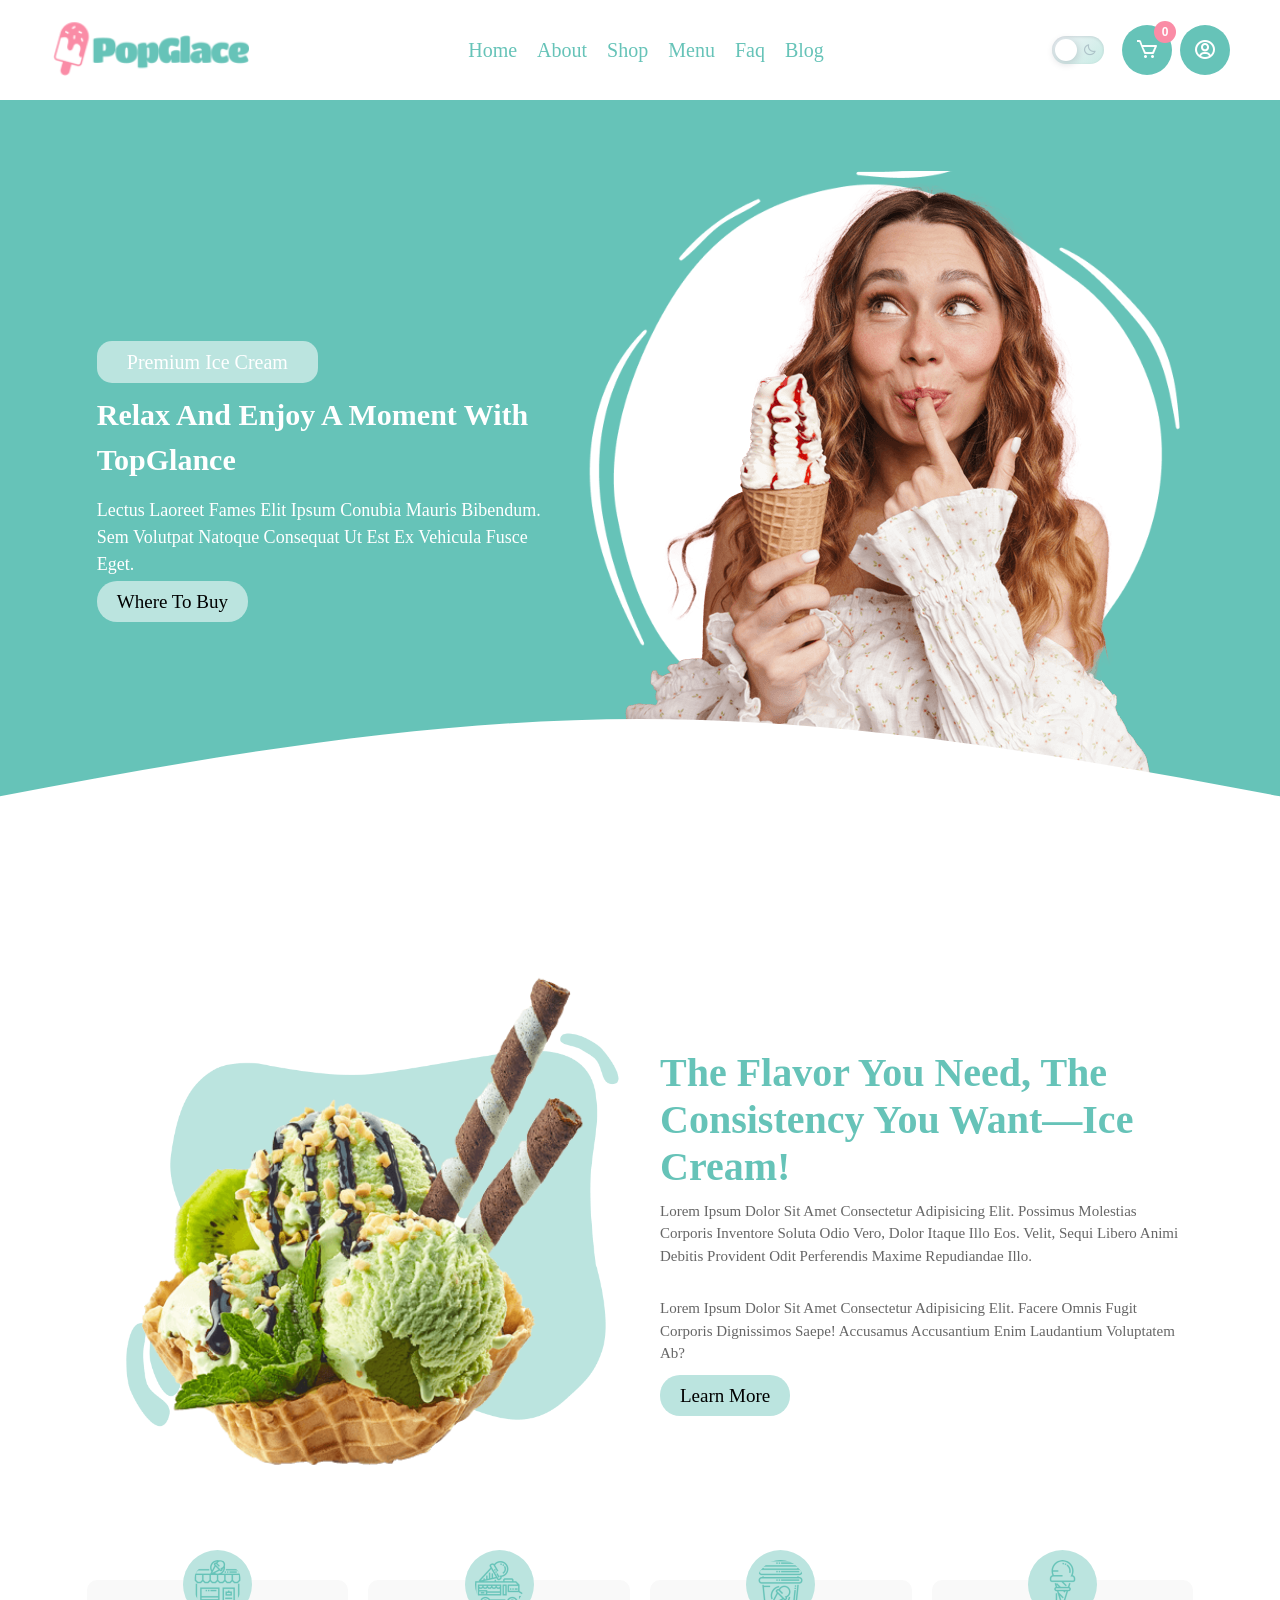
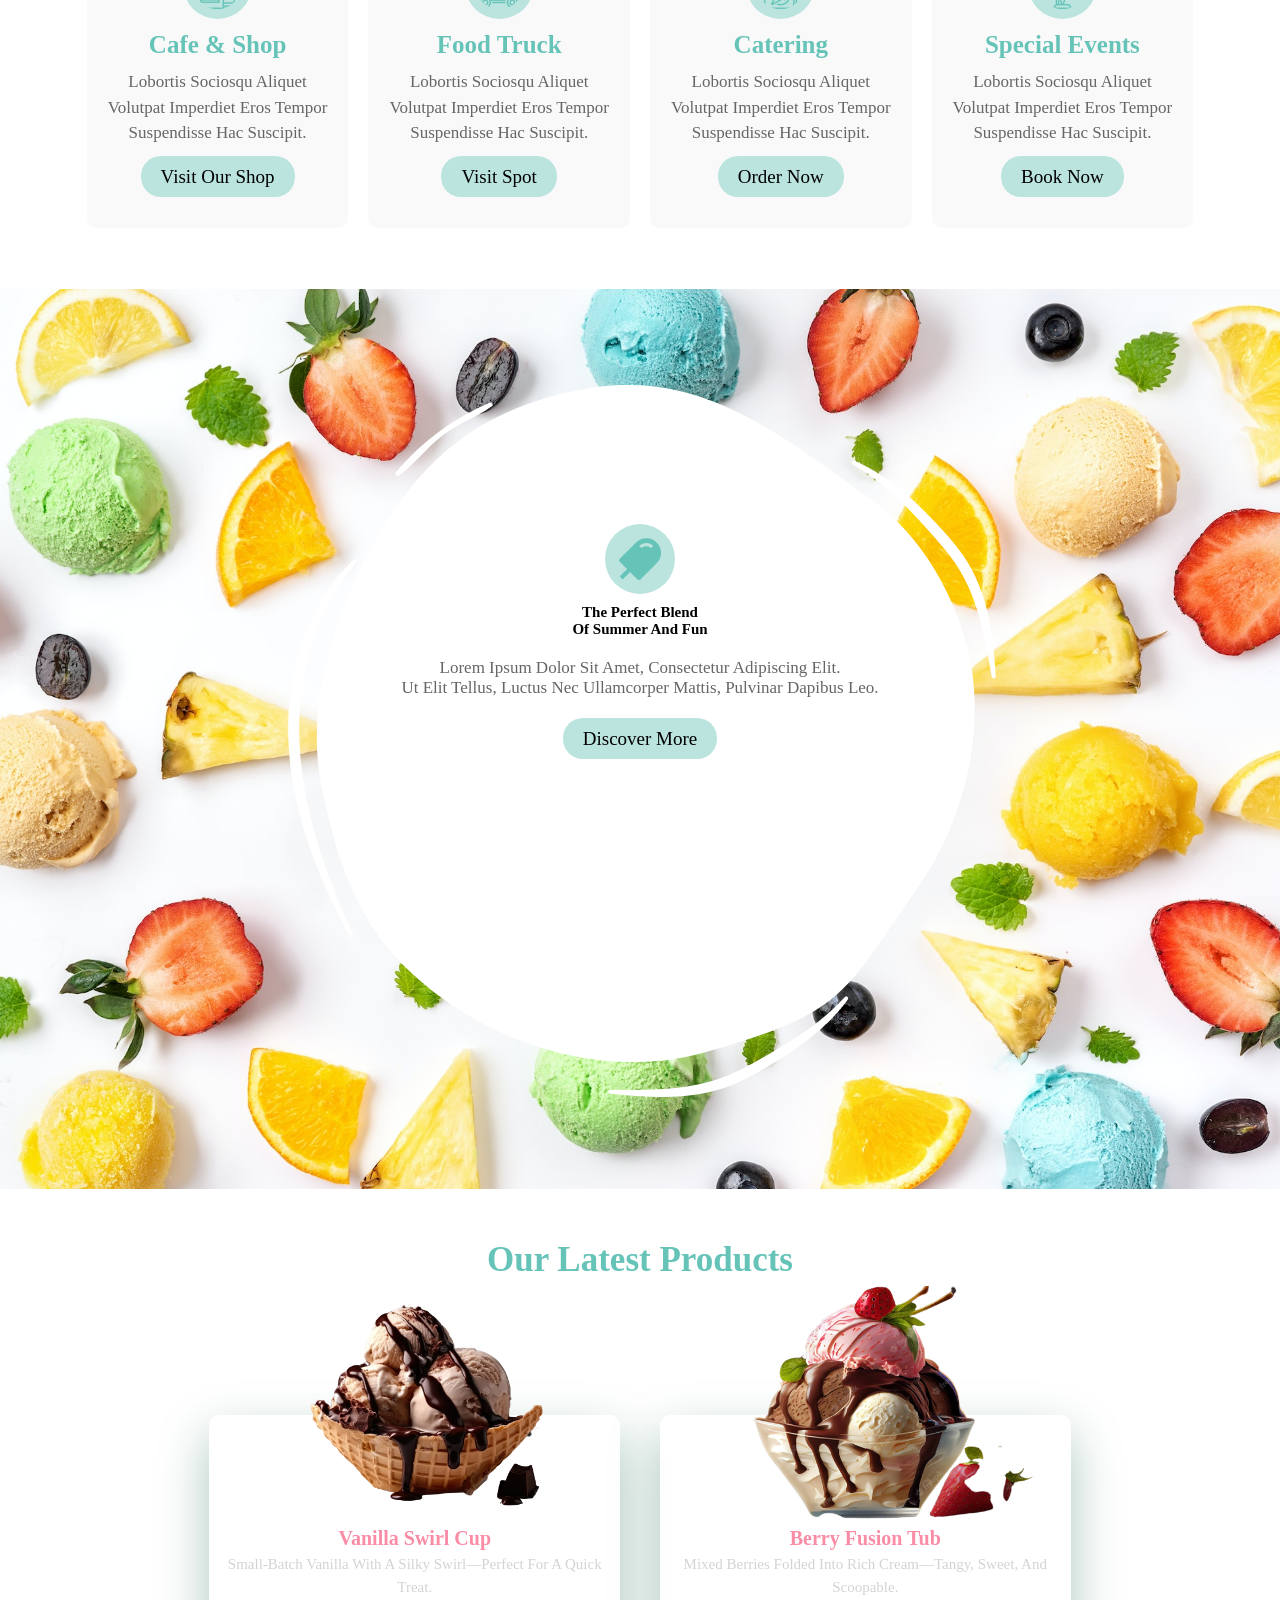
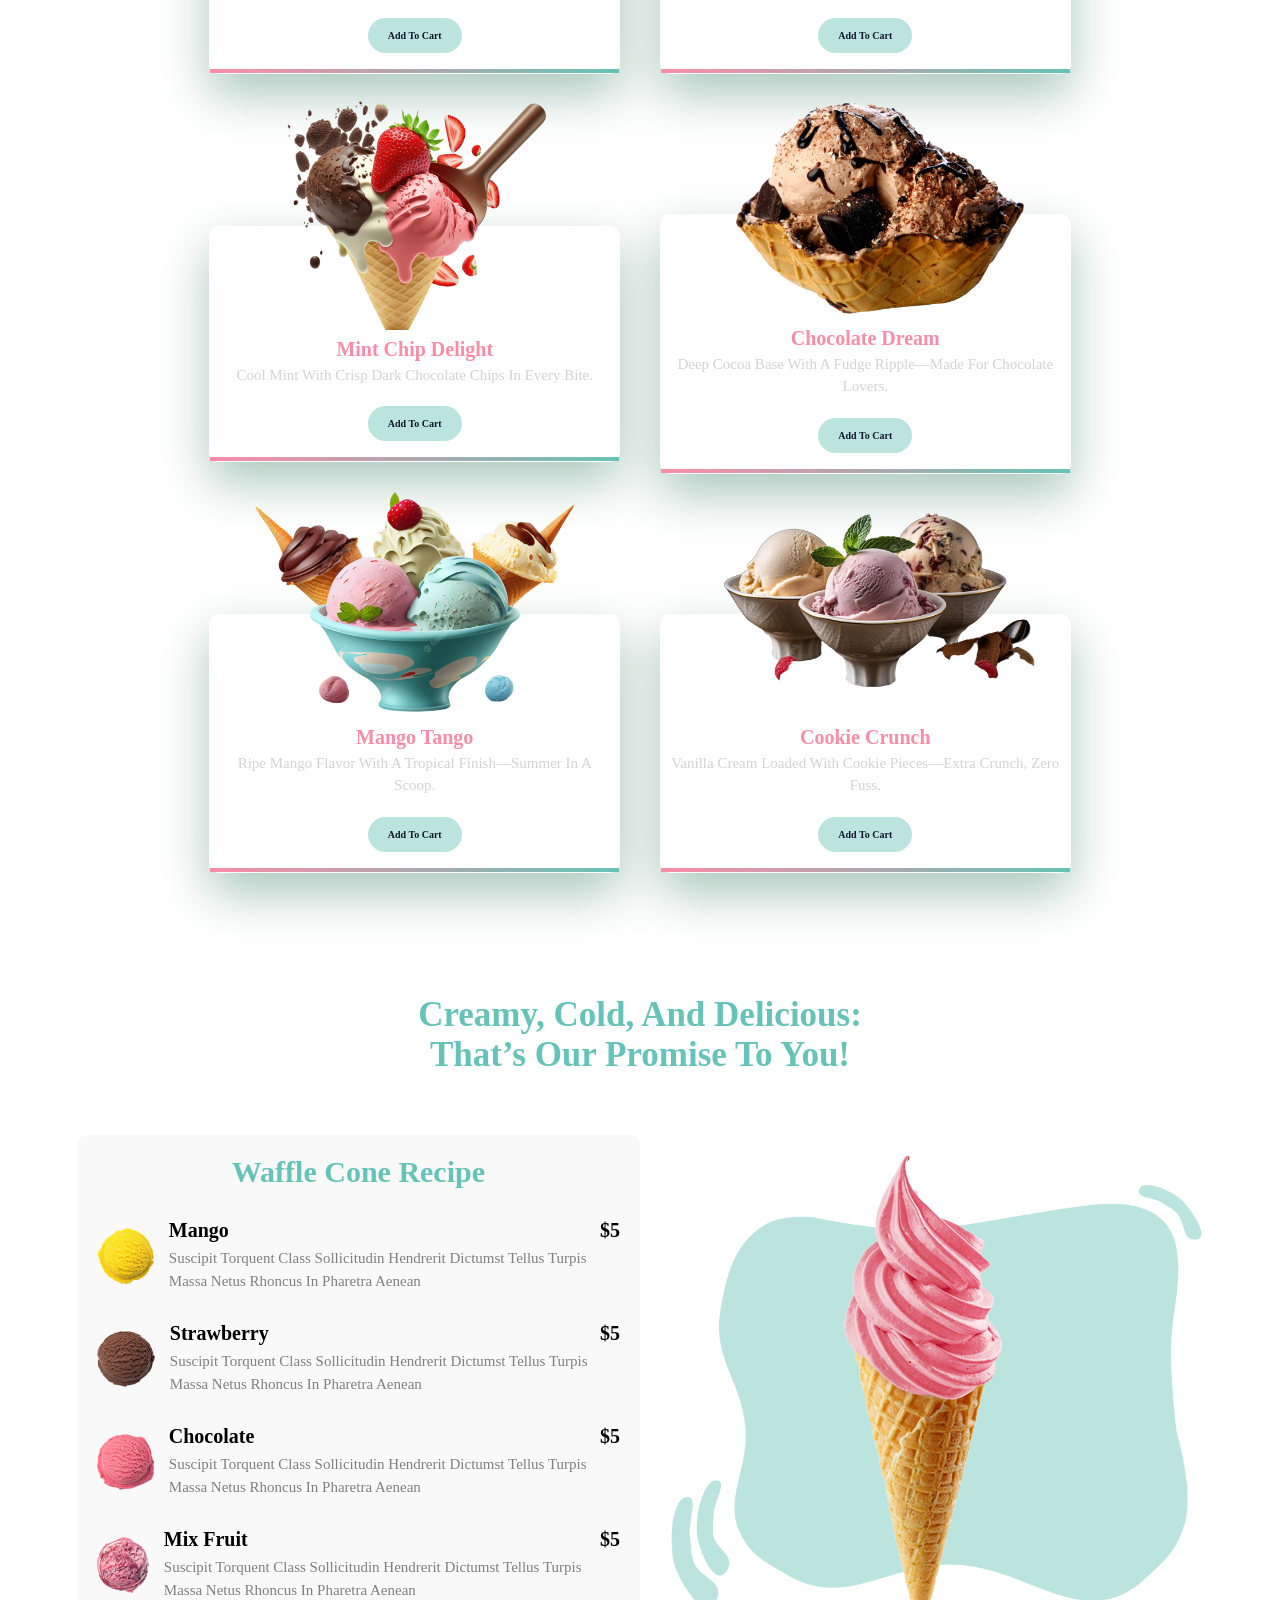
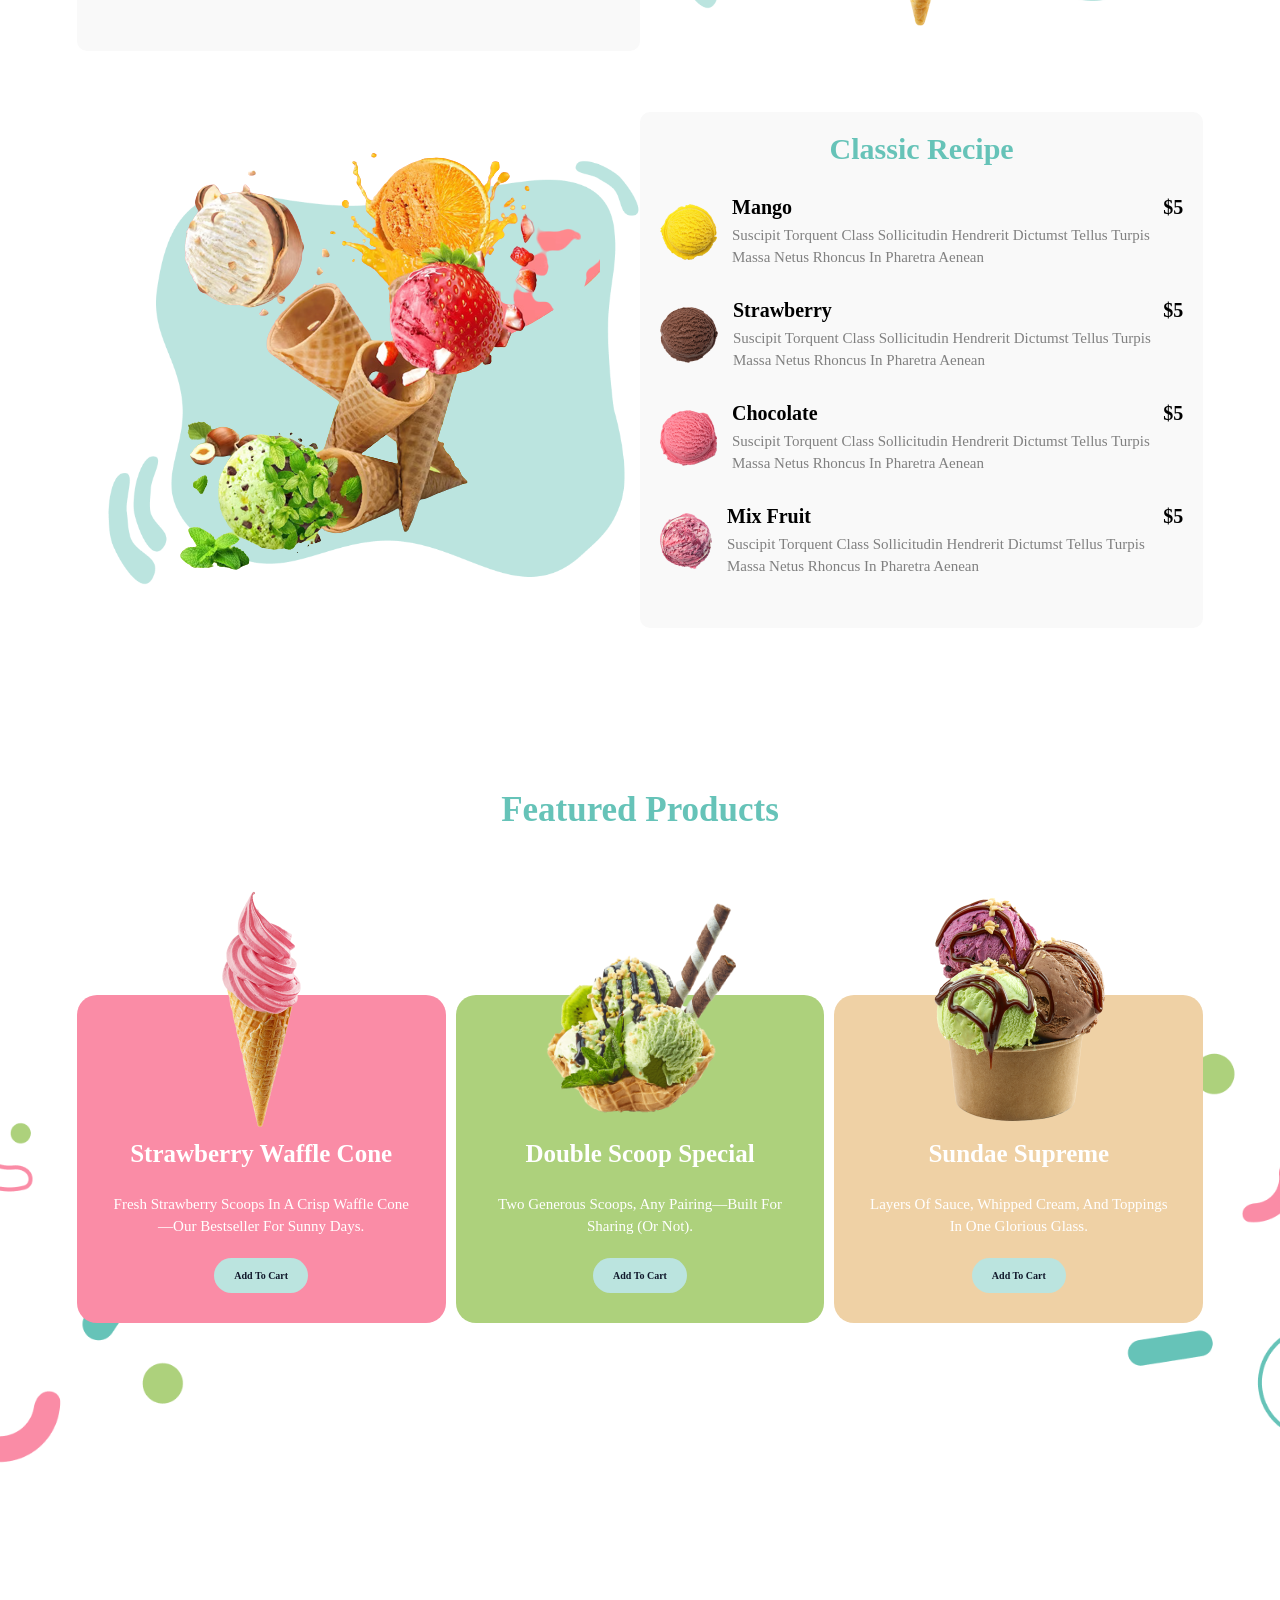
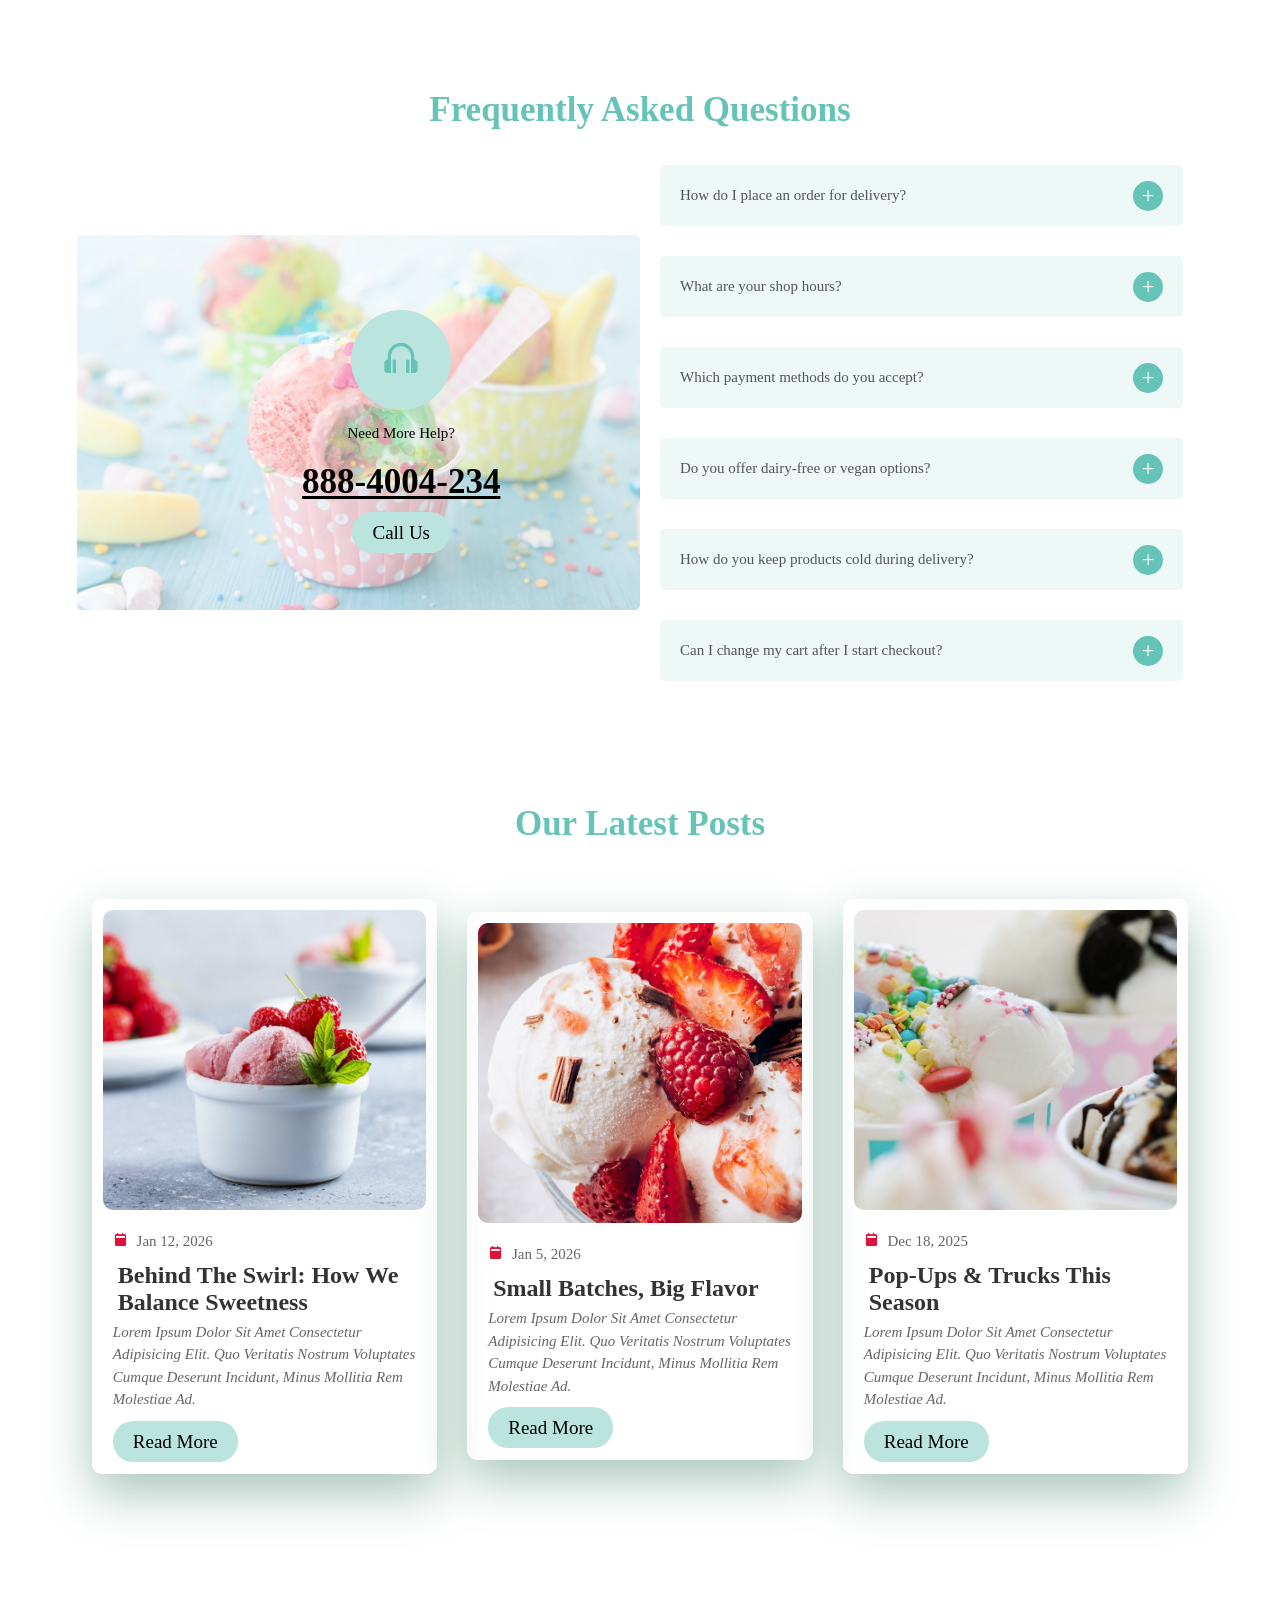
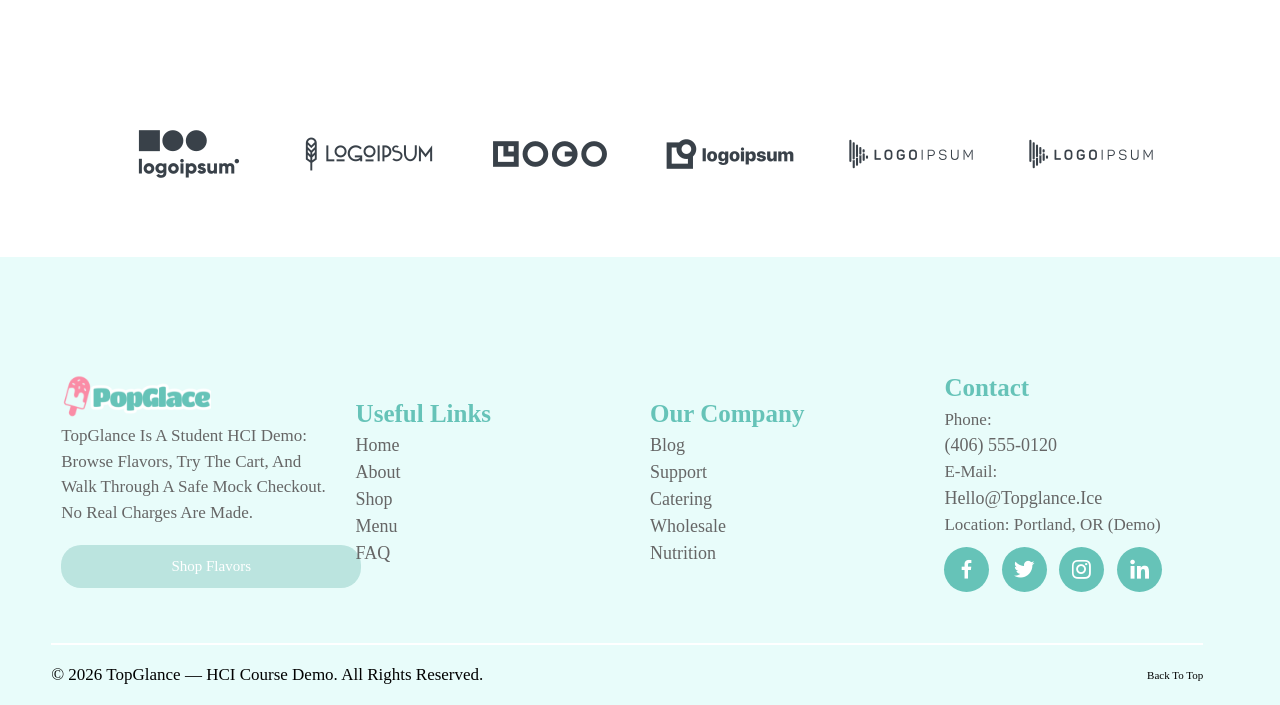
==== commit 9e0d1869: "Enhance TopGlance ice cream shop demo with accessibility and UI improvements - Updated index.html to" ====
--- a/index.html
+++ b/index.html
@@ -3,7 +3,10 @@
 	<head>
 		<meta charset="UTF-8" />
 		<meta name="viewport" content="width=device-width, initial-scale=1.0" />
-		<title>complete Responsive Ice Cream Website Design</title>
+		<meta
+			name="description"
+			content="TopGlance — premium ice cream shop demo. Browse flavors, build a cart, and try a guided checkout (HCI / UX prototype)." />
+		<title>TopGlance Ice Cream — Shop demo</title>
 		<script>
 			(function () {
 				try {
@@ -11,7 +14,9 @@
 					var t = localStorage.getItem(k);
 					if (t === "dark" || t === "light") {
 						document.documentElement.setAttribute("data-theme", t);
-					} else if (window.matchMedia("(prefers-color-scheme: dark)").matches) {
+					} else if (
+						window.matchMedia("(prefers-color-scheme: dark)").matches
+					) {
 						document.documentElement.setAttribute("data-theme", "dark");
 					}
 				} catch (e) {}
@@ -24,10 +29,13 @@
 		<link rel="stylesheet" href="style.css" />
 	</head>
 	<body>
+		<a href="#main-content" class="skip-link">Skip to main content</a>
 		<!-- header section -->
 		<header>
-			<a href="#home"><img src="images/logo.png" alt="" width="200" /></a>
-			<nav class="navbar">
+			<a href="#home"
+				><img src="images/logo.png" alt="TopGlance Ice Cream" width="200"
+			/></a>
+			<nav class="navbar" id="siteNav" aria-label="Primary">
 				<ul>
 					<li><a href="#home">home</a></li>
 					<li><a href="#about">about</a></li>
@@ -47,8 +55,12 @@
 					aria-label="Switch to dark mode"
 					title="Theme">
 					<span class="theme-switch-track">
-						<i class="bx bx-sun theme-switch-icon theme-switch-icon--sun" aria-hidden="true"></i>
-						<i class="bx bx-moon theme-switch-icon theme-switch-icon--moon" aria-hidden="true"></i>
+						<i
+							class="bx bx-sun theme-switch-icon theme-switch-icon--sun"
+							aria-hidden="true"></i>
+						<i
+							class="bx bx-moon theme-switch-icon theme-switch-icon--moon"
+							aria-hidden="true"></i>
 						<span class="theme-switch-thumb"></span>
 					</span>
 				</button>
@@ -83,7 +95,12 @@
 						<p class="cart-empty" id="cartEmpty">Your cart is empty.</p>
 						<div class="cart-footer" id="cartFooter" hidden>
 							<p class="cart-total">Total: $<span id="cartTotal">0.00</span></p>
-							<button type="button" class="btn btn-checkout">Checkout</button>
+							<button
+								type="button"
+								class="btn btn-checkout"
+								id="cartCheckoutBtn">
+								Checkout
+							</button>
 						</div>
 					</div>
 				</div>
@@ -140,587 +157,683 @@
 					</div>
 				</div>
 			</div>
-			<div class="bx bx-menu"></div>
+			<button
+				type="button"
+				class="bx bx-menu nav-menu-toggle"
+				id="navMenuToggle"
+				aria-label="Open menu"
+				aria-expanded="false"
+				aria-controls="siteNav"></button>
 		</header>
 		<!-- header section -->
-		<!-- home section -->
-		<section class="home" id="home">
-			<div class="box-container">
-				<div class="box">
-					<span>Premium Ice Cream</span>
-					<h1>RELAX AND TAKE A MOMENT TO ENJOY YOURSELF</h1>
+		<main id="main-content">
+			<!-- home section -->
+			<section class="home" id="home">
+				<div class="box-container">
+					<div class="box">
+						<span>Premium Ice Cream</span>
+						<h1>Relax and enjoy a moment with TopGlance</h1>
+						<p>
+							Lectus laoreet fames elit ipsum conubia mauris bibendum. Sem
+							volutpat natoque consequat ut est ex vehicula fusce eget.
+						</p>
+						<a href="#shop" class="btn">Where to buy</a>
+					</div>
+					<div class="box">
+						<img src="images/1.png" alt="Artisan ice cream cup with toppings" />
+					</div>
+				</div>
+			</section>
+			<!-- about section -->
+			<section class="about" id="about">
+				<div class="row">
+					<div class="image">
+						<img
+							src="images/img_2.png"
+							alt="Fresh strawberry ice cream scoop" />
+					</div>
+					<div class="content">
+						<h2>The flavor you need, the consistency you want—ice cream!</h2>
+						<p>
+							Lorem ipsum dolor sit amet consectetur adipisicing elit. Possimus
+							molestias corporis inventore soluta odio vero, dolor itaque illo
+							eos. Velit, sequi libero animi debitis provident odit perferendis
+							maxime repudiandae illo.
+						</p>
+						<p>
+							Lorem ipsum dolor sit amet consectetur adipisicing elit. Facere
+							omnis fugit corporis dignissimos saepe! Accusamus accusantium enim
+							laudantium voluptatem ab?
+						</p>
+						<a href="" class="btn">learn more</a>
+					</div>
+				</div>
+				<div class="box-container">
+					<div class="box">
+						<img src="images/group.png" alt="" />
+						<h3>Cafe &amp; shop</h3>
+						<p>
+							Lobortis sociosqu aliquet volutpat imperdiet eros tempor
+							suspendisse hac suscipit.
+						</p>
+						<a href="" class="btn">visit our shop</a>
+					</div>
+					<div class="box">
+						<img src="images/group0.png" alt="" />
+						<h3>Food truck</h3>
+						<p>
+							Lobortis sociosqu aliquet volutpat imperdiet eros tempor
+							suspendisse hac suscipit.
+						</p>
+						<a href="" class="btn">visit spot</a>
+					</div>
+					<div class="box">
+						<img src="images/group1.png" alt="" />
+						<h3>Catering</h3>
+						<p>
+							Lobortis sociosqu aliquet volutpat imperdiet eros tempor
+							suspendisse hac suscipit.
+						</p>
+						<a href="" class="btn">order now</a>
+					</div>
+					<div class="box">
+						<img src="images/group2.png" alt="" />
+						<h3>Special events</h3>
+						<p>
+							Lobortis sociosqu aliquet volutpat imperdiet eros tempor
+							suspendisse hac suscipit.
+						</p>
+						<a href="" class="btn">book now</a>
+					</div>
+				</div>
+			</section>
+			<div class="container">
+				<img src="images/shap.png" alt="" role="presentation" />
+				<div class="detail">
+					<i class="bx bxs-popsicle" aria-hidden="true"></i>
+					<h2>
+						The perfect blend <br />
+						of summer and fun
+					</h2>
 					<p>
-						Lectus laoreet fames elit ipsum conubia mauris bibendum. Sem
-						volutpat natoque consequat ut est ex vehicula fusce eget.
+						Lorem ipsum dolor sit amet, consectetur adipiscing elit. <br />
+						Ut elit tellus, luctus nec ullamcorper mattis, pulvinar dapibus leo.
 					</p>
-					<a href="" class="btn">where to buy</a>
-				</div>
-				<div class="box">
-					<img src="images/1.png" alt="" />
+					<a href="" class="btn">discover more</a>
 				</div>
 			</div>
-		</section>
-		<!-- about section -->
-		<section class="about" id="about">
-			<div class="row">
-				<div class="image">
-					<img src="images/img_2.png" alt="" />
-				</div>
-				<div class="content">
-					<h3>The flavor you need, the consistency you want—ice cream!</h3>
-					<p>
-						Lorem ipsum dolor sit amet consectetur adipisicing elit. Possimus
-						molestias corporis inventore soluta odio vero, dolor itaque illo
-						eos. Velit, sequi libero animi debitis provident odit perferendis
-						maxime repudiandae illo.
-					</p>
-					<p>
-						Lorem ipsum dolor sit amet consectetur adipisicing elit. Facere
-						omnis fugit corporis dignissimos saepe! Accusamus accusantium enim
-						laudantium voluptatem ab?
-					</p>
-					<a href="" class="btn">learn more</a>
-				</div>
-			</div>
-			<div class="box-container">
-				<div class="box">
-					<img src="images/group.png" alt="" />
-					<h1>Cafe & Shop</h1>
-					<p>
-						Lobortis sociosqu aliquet volutpat imperdiet eros tempor suspendisse
-						hac suscipit.
-					</p>
-					<a href="" class="btn">visit our shop</a>
-				</div>
-				<div class="box">
-					<img src="images/group0.png" alt="" />
-					<h1>Food Truck</h1>
-					<p>
-						Lobortis sociosqu aliquet volutpat imperdiet eros tempor suspendisse
-						hac suscipit.
-					</p>
-					<a href="" class="btn">visit spot</a>
-				</div>
-				<div class="box">
-					<img src="images/group1.png" alt="" />
-					<h1>Catering</h1>
-					<p>
-						Lobortis sociosqu aliquet volutpat imperdiet eros tempor suspendisse
-						hac suscipit.
-					</p>
-					<a href="" class="btn">order now</a>
-				</div>
-				<div class="box">
-					<img src="images/group2.png" alt="" />
-					<h1>Special Events</h1>
-					<p>
-						Lobortis sociosqu aliquet volutpat imperdiet eros tempor suspendisse
-						hac suscipit.
-					</p>
-					<a href="" class="btn">book now</a>
-				</div>
-			</div>
-		</section>
-		<div class="container">
-			<img src="images/shap.png" alt="" />
-			<div class="detail">
-				<i class="bx bxs-popsicle"></i>
-				<h1>
-					The perfect blend <br />
-					of summer and fun
-				</h1>
-				<p>
-					Lorem ipsum dolor sit amet, consectetur adipiscing elit. <br />
-					Ut elit tellus, luctus nec ullamcorper mattis, pulvinar dapibus leo.
-				</p>
-				<a href="" class="btn">discover more</a>
-			</div>
-		</div>
-		<!-- shop section -->
-		<section class="shop" id="shop">
-			<h1 class="heading">
-				<i class="fas fa-quote-left"></i> our latest products
-				<i class="fas fa-quote-right"></i>
-			</h1>
-			<div class="box-container">
-				<div class="box">
-					<div class="detail">
-						<img src="images/product.png" alt="" />
-						<h3>ice creams</h3>
+			<!-- shop section -->
+			<section class="shop" id="shop">
+				<h2 class="heading">
+					<i class="bx bxs-quote-left-alt" aria-hidden="true"></i> Our latest
+					products
+					<i class="bx bxs-quote-right-alt" aria-hidden="true"></i>
+				</h2>
+				<div class="box-container">
+					<div class="box">
+						<div class="detail">
+							<img src="images/product.png" alt="Vanilla Swirl Cup ice cream" />
+							<h3>Vanilla Swirl Cup</h3>
+							<p>
+								Small-batch vanilla with a silky swirl—perfect for a quick
+								treat.
+							</p>
+							<button
+								type="button"
+								class="btn add-to-cart"
+								data-id="shop-1"
+								data-name="Vanilla Swirl Cup"
+								data-price="8.99"
+								data-image="images/product.png">
+								add to cart
+							</button>
+						</div>
+					</div>
+					<div class="box">
+						<div class="detail">
+							<img src="images/product0.png" alt="Berry Fusion tub" />
+							<h3>Berry Fusion Tub</h3>
+							<p>
+								Mixed berries folded into rich cream—tangy, sweet, and
+								scoopable.
+							</p>
+							<button
+								type="button"
+								class="btn add-to-cart"
+								data-id="shop-2"
+								data-name="Berry Fusion Tub"
+								data-price="9.49"
+								data-image="images/product0.png">
+								add to cart
+							</button>
+						</div>
+					</div>
+					<div class="box">
+						<div class="detail">
+							<img src="images/product1.png" alt="Mint Chip Delight cup" />
+							<h3>Mint Chip Delight</h3>
+							<p>Cool mint with crisp dark chocolate chips in every bite.</p>
+							<button
+								type="button"
+								class="btn add-to-cart"
+								data-id="shop-3"
+								data-name="Mint Chip Delight"
+								data-price="8.49"
+								data-image="images/product1.png">
+								add to cart
+							</button>
+						</div>
+					</div>
+					<div class="box">
+						<div class="detail">
+							<img src="images/product4.png" alt="Chocolate Dream dessert" />
+							<h3>Chocolate Dream</h3>
+							<p>
+								Deep cocoa base with a fudge ripple—made for chocolate lovers.
+							</p>
+							<button
+								type="button"
+								class="btn add-to-cart"
+								data-id="shop-4"
+								data-name="Chocolate Dream"
+								data-price="9.99"
+								data-image="images/product4.png">
+								add to cart
+							</button>
+						</div>
+					</div>
+					<div class="box">
+						<div class="detail">
+							<img src="images/product2.png" alt="Mango Tango scoop" />
+							<h3>Mango Tango</h3>
+							<p>Ripe mango flavor with a tropical finish—summer in a scoop.</p>
+							<button
+								type="button"
+								class="btn add-to-cart"
+								data-id="shop-5"
+								data-name="Mango Tango"
+								data-price="8.99"
+								data-image="images/product2.png">
+								add to cart
+							</button>
+						</div>
+					</div>
+					<div class="box">
+						<div class="detail">
+							<img src="images/product3.png" alt="Cookie Crunch tub" />
+							<h3>Cookie Crunch</h3>
+							<p>
+								Vanilla cream loaded with cookie pieces—extra crunch, zero fuss.
+							</p>
+							<button
+								type="button"
+								class="btn add-to-cart"
+								data-id="shop-6"
+								data-name="Cookie Crunch"
+								data-price="10.49"
+								data-image="images/product3.png">
+								add to cart
+							</button>
+						</div>
+					</div>
+				</div>
+			</section>
+			<!-- menu section -->
+			<section class="menu" id="menu">
+				<h2 class="heading">
+					Creamy, cold, and delicious: <br />
+					that’s our promise to you!
+				</h2>
+				<div class="box-container">
+					<div class="recipe">
+						<h3>Waffle cone recipe</h3>
+						<div class="detail">
+							<img src="images/recipe.png" alt="" />
+							<div>
+								<h3><span>mango</span><span>$5</span></h3>
+								<p>
+									Suscipit torquent class sollicitudin hendrerit dictumst tellus
+									turpis massa netus rhoncus in pharetra aenean
+								</p>
+							</div>
+						</div>
+						<div class="detail">
+							<img src="images/recipe0.png" alt="" />
+							<div>
+								<h3><span>Strawberry</span><span>$5</span></h3>
+								<p>
+									Suscipit torquent class sollicitudin hendrerit dictumst tellus
+									turpis massa netus rhoncus in pharetra aenean
+								</p>
+							</div>
+						</div>
+						<div class="detail">
+							<img src="images/recipe1.png" alt="" />
+							<div>
+								<h3><span>chocolate</span><span>$5</span></h3>
+								<p>
+									Suscipit torquent class sollicitudin hendrerit dictumst tellus
+									turpis massa netus rhoncus in pharetra aenean
+								</p>
+							</div>
+						</div>
+						<div class="detail">
+							<img src="images/recipe2.png" alt="" />
+							<div>
+								<h3><span>mix fruit</span><span>$5</span></h3>
+								<p>
+									Suscipit torquent class sollicitudin hendrerit dictumst tellus
+									turpis massa netus rhoncus in pharetra aenean
+								</p>
+							</div>
+						</div>
+					</div>
+					<div class="img">
+						<img
+							src="images/img_6.png"
+							alt="Assorted waffle cones with ice cream" />
+					</div>
+				</div>
+				<div class="box-container">
+					<div class="img">
+						<img src="images/log.png" alt="TopGlance cone logo mark" />
+					</div>
+					<div class="recipe">
+						<h3>Classic recipe</h3>
+						<div class="detail">
+							<img src="images/recipe.png" alt="" />
+							<div>
+								<h3><span>mango</span><span>$5</span></h3>
+								<p>
+									Suscipit torquent class sollicitudin hendrerit dictumst tellus
+									turpis massa netus rhoncus in pharetra aenean
+								</p>
+							</div>
+						</div>
+						<div class="detail">
+							<img src="images/recipe0.png" alt="" />
+							<div>
+								<h3><span>Strawberry</span><span>$5</span></h3>
+								<p>
+									Suscipit torquent class sollicitudin hendrerit dictumst tellus
+									turpis massa netus rhoncus in pharetra aenean
+								</p>
+							</div>
+						</div>
+						<div class="detail">
+							<img src="images/recipe1.png" alt="" />
+							<div>
+								<h3><span>chocolate</span><span>$5</span></h3>
+								<p>
+									Suscipit torquent class sollicitudin hendrerit dictumst tellus
+									turpis massa netus rhoncus in pharetra aenean
+								</p>
+							</div>
+						</div>
+						<div class="detail">
+							<img src="images/recipe2.png" alt="" />
+							<div>
+								<h3><span>mix fruit</span><span>$5</span></h3>
+								<p>
+									Suscipit torquent class sollicitudin hendrerit dictumst tellus
+									turpis massa netus rhoncus in pharetra aenean
+								</p>
+							</div>
+						</div>
+					</div>
+				</div>
+			</section>
+			<!-- shop -->
+			<section class="features">
+				<h2>Featured products</h2>
+				<div class="box-container">
+					<div class="box one">
+						<img
+							src="images/img_6.png"
+							alt="Strawberry waffle cone with toppings" />
+						<h3>Strawberry waffle cone</h3>
 						<p>
-							Lorem ipsum dolor sit amet consectetur adipisicing elit.
-							Necessitatibus, nemo?
+							Fresh strawberry scoops in a crisp waffle cone—our bestseller for
+							sunny days.
 						</p>
 						<button
 							type="button"
 							class="btn add-to-cart"
-							data-id="shop-1"
-							data-name="Vanilla Swirl Cup"
-							data-price="8.99"
-							data-image="images/product.png">
+							data-id="feat-1"
+							data-name="Strawberry Waffle Cone"
+							data-price="11.99"
+							data-image="images/img_6.png">
 							add to cart
 						</button>
 					</div>
-				</div>
-				<div class="box">
-					<div class="detail">
-						<img src="images/product0.png" alt="" />
-						<h3>ice creams</h3>
+					<div class="box two">
+						<img
+							src="images/img_2.png"
+							alt="Double scoop strawberry ice cream" />
+						<h3>Double scoop special</h3>
+						<p>Two generous scoops, any pairing—built for sharing (or not).</p>
+						<button
+							type="button"
+							class="btn add-to-cart"
+							data-id="feat-2"
+							data-name="Double Scoop Special"
+							data-price="13.49"
+							data-image="images/img_2.png">
+							add to cart
+						</button>
+					</div>
+					<div class="box three">
+						<img src="images/img_5.png" alt="Sundae supreme dessert glass" />
+						<h3>Sundae supreme</h3>
 						<p>
-							Lorem ipsum dolor sit amet consectetur adipisicing elit.
-							Necessitatibus, nemo?
+							Layers of sauce, whipped cream, and toppings in one glorious
+							glass.
 						</p>
 						<button
 							type="button"
 							class="btn add-to-cart"
-							data-id="shop-2"
-							data-name="Berry Fusion Tub"
-							data-price="9.49"
-							data-image="images/product0.png">
+							data-id="feat-3"
+							data-name="Sundae Supreme"
+							data-price="10.99"
+							data-image="images/img_5.png">
 							add to cart
 						</button>
 					</div>
 				</div>
-				<div class="box">
-					<div class="detail">
-						<img src="images/product1.png" alt="" />
-						<h3>ice creams</h3>
-						<p>
-							Lorem ipsum dolor sit amet consectetur adipisicing elit.
-							Necessitatibus, nemo?
-						</p>
-						<button
-							type="button"
-							class="btn add-to-cart"
-							data-id="shop-3"
-							data-name="Mint Chip Delight"
-							data-price="8.49"
-							data-image="images/product1.png">
-							add to cart
-						</button>
-					</div>
-				</div>
-				<div class="box">
-					<div class="detail">
-						<img src="images/product4.png" alt="" />
-						<h3>ice creams</h3>
-						<p>
-							Lorem ipsum dolor sit amet consectetur adipisicing elit.
-							Necessitatibus, nemo?
-						</p>
-						<button
-							type="button"
-							class="btn add-to-cart"
-							data-id="shop-4"
-							data-name="Chocolate Dream"
-							data-price="9.99"
-							data-image="images/product4.png">
-							add to cart
-						</button>
-					</div>
-				</div>
-				<div class="box">
-					<div class="detail">
-						<img src="images/product2.png" alt="" />
-						<h3>ice creams</h3>
-						<p>
-							Lorem ipsum dolor sit amet consectetur adipisicing elit.
-							Necessitatibus, nemo?
-						</p>
-						<button
-							type="button"
-							class="btn add-to-cart"
-							data-id="shop-5"
-							data-name="Mango Tango"
-							data-price="8.99"
-							data-image="images/product2.png">
-							add to cart
-						</button>
-					</div>
-				</div>
-				<div class="box">
-					<div class="detail">
-						<img src="images/product3.png" alt="" />
-						<h3>ice creams</h3>
-						<p>
-							Lorem ipsum dolor sit amet consectetur adipisicing elit.
-							Necessitatibus, nemo?
-						</p>
-						<button
-							type="button"
-							class="btn add-to-cart"
-							data-id="shop-6"
-							data-name="Cookie Crunch"
-							data-price="10.49"
-							data-image="images/product3.png">
-							add to cart
-						</button>
-					</div>
-				</div>
-			</div>
-		</section>
-		<!-- menu section -->
-		<section class="menu" id="menu">
-			<h1 class="heading">
-				Creamy, cold, and delicious: <br />
-				that’s our promise to you!
-			</h1>
-			<div class="box-container">
-				<div class="recipe">
-					<h1>Waffle Cone Recipe</h1>
-					<div class="detail">
-						<img src="images/recipe.png" alt="" />
-						<div>
-							<h3><span>mango</span><span>$5</span></h3>
+			</section>
+			<!-- contact section -->
+			<section class="faq" id="faq">
+				<h2 class="heading">Frequently asked questions</h2>
+				<div class="box-container">
+					<div class="img-box">
+						<div class="overlay"></div>
+						<img src="images/1.jpg" alt="" role="presentation" />
+						<div class="detail">
+							<i class="bx bx-headphone" aria-hidden="true"></i><br />
+							<span>Need more help?</span>
+							<h2><a href="tel:+18884004234">888-4004-234</a></h2>
+							<a href="tel:+18884004234" class="btn">Call us</a>
+						</div>
+					</div>
+					<div class="accordion">
+						<div class="contentBox">
+							<button
+								type="button"
+								class="label accordion-trigger"
+								id="faq-trigger-1"
+								aria-expanded="false"
+								aria-controls="faq-panel-1">
+								How do I place an order for delivery?
+							</button>
+							<div
+								class="content accordion-panel"
+								id="faq-panel-1"
+								role="region"
+								aria-labelledby="faq-trigger-1"
+								aria-hidden="true">
+								<p>
+									Add items from <strong>Shop</strong>, open your cart, and use
+									<strong>Checkout</strong>. This demo collects shipping details
+									only—no real payment is processed.
+								</p>
+							</div>
+						</div>
+						<div class="contentBox">
+							<button
+								type="button"
+								class="label accordion-trigger"
+								id="faq-trigger-2"
+								aria-expanded="false"
+								aria-controls="faq-panel-2">
+								What are your shop hours?
+							</button>
+							<div
+								class="content accordion-panel"
+								id="faq-panel-2"
+								role="region"
+								aria-labelledby="faq-trigger-2"
+								aria-hidden="true">
+								<p>
+									Our cafes are open <strong>10:00–21:00</strong> daily. Food
+									truck times vary by location—check the spot card before you
+									head out.
+								</p>
+							</div>
+						</div>
+						<div class="contentBox">
+							<button
+								type="button"
+								class="label accordion-trigger"
+								id="faq-trigger-3"
+								aria-expanded="false"
+								aria-controls="faq-panel-3">
+								Which payment methods do you accept?
+							</button>
+							<div
+								class="content accordion-panel"
+								id="faq-panel-3"
+								role="region"
+								aria-labelledby="faq-trigger-3"
+								aria-hidden="true">
+								<p>
+									In stores we accept cash and major cards. In this prototype,
+									checkout supports a <strong>saved demo card</strong> or
+									entering test card details—nothing is charged.
+								</p>
+							</div>
+						</div>
+						<div class="contentBox">
+							<button
+								type="button"
+								class="label accordion-trigger"
+								id="faq-trigger-4"
+								aria-expanded="false"
+								aria-controls="faq-panel-4">
+								Do you offer dairy-free or vegan options?
+							</button>
+							<div
+								class="content accordion-panel"
+								id="faq-panel-4"
+								role="region"
+								aria-labelledby="faq-trigger-4"
+								aria-hidden="true">
+								<p>
+									Yes—ask at the counter or note dietary needs when you book
+									<strong>catering</strong>. We separate scoops and utensils for
+									allergen safety when you tell us in advance.
+								</p>
+							</div>
+						</div>
+						<div class="contentBox">
+							<button
+								type="button"
+								class="label accordion-trigger"
+								id="faq-trigger-5"
+								aria-expanded="false"
+								aria-controls="faq-panel-5">
+								How do you keep products cold during delivery?
+							</button>
+							<div
+								class="content accordion-panel"
+								id="faq-panel-5"
+								role="region"
+								aria-labelledby="faq-trigger-5"
+								aria-hidden="true">
+								<p>
+									We pack orders in insulated liners with ice packs and aim for
+									the shortest route. For best texture, transfer pints to your
+									freezer within <strong>30 minutes</strong> of arrival when
+									possible.
+								</p>
+							</div>
+						</div>
+						<div class="contentBox">
+							<button
+								type="button"
+								class="label accordion-trigger"
+								id="faq-trigger-6"
+								aria-expanded="false"
+								aria-controls="faq-panel-6">
+								Can I change my cart after I start checkout?
+							</button>
+							<div
+								class="content accordion-panel"
+								id="faq-panel-6"
+								role="region"
+								aria-labelledby="faq-trigger-6"
+								aria-hidden="true">
+								<p>
+									Close checkout with <kbd>Esc</kbd> or the close control,
+									adjust quantities in the cart panel, then open checkout again.
+									Your shipping fields stay on this page until you refresh.
+								</p>
+							</div>
+						</div>
+					</div>
+				</div>
+			</section>
+			<!-- post section -->
+			<section class="post" id="blog">
+				<h2 class="heading">
+					<i class="bx bxs-quote-left-alt" aria-hidden="true"></i> Our latest
+					posts
+					<i class="bx bxs-quote-right-alt" aria-hidden="true"></i>
+				</h2>
+				<div class="box-container">
+					<div class="box">
+						<img
+							src="images/blog.jpg"
+							alt="Colorful ice cream scoops in a waffle bowl" />
+						<div class="content">
+							<span
+								><i class="bx bxs-calendar-alt" aria-hidden="true"></i> Jan 12,
+								2026</span
+							>
+							<h3>Behind the swirl: how we balance sweetness</h3>
 							<p>
-								Suscipit torquent class sollicitudin hendrerit dictumst tellus
-								turpis massa netus rhoncus in pharetra aenean
+								Lorem ipsum dolor sit amet consectetur adipisicing elit. Quo
+								veritatis nostrum voluptates cumque deserunt incidunt, minus
+								mollitia rem molestiae ad.
 							</p>
-						</div>
-					</div>
-					<div class="detail">
-						<img src="images/recipe0.png" alt="" />
-						<div>
-							<h3><span>Strawberry</span><span>$5</span></h3>
+							<a href="#" class="btn">read more</a>
+						</div>
+					</div>
+					<div class="box">
+						<img
+							src="images/blog0.jpg"
+							alt="Kitchen prep for small-batch ice cream" />
+						<div class="content">
+							<span
+								><i class="bx bxs-calendar-alt" aria-hidden="true"></i> Jan 5,
+								2026</span
+							>
+							<h3>Small batches, big flavor</h3>
 							<p>
-								Suscipit torquent class sollicitudin hendrerit dictumst tellus
-								turpis massa netus rhoncus in pharetra aenean
+								Lorem ipsum dolor sit amet consectetur adipisicing elit. Quo
+								veritatis nostrum voluptates cumque deserunt incidunt, minus
+								mollitia rem molestiae ad.
 							</p>
-						</div>
-					</div>
-					<div class="detail">
-						<img src="images/recipe1.png" alt="" />
-						<div>
-							<h3><span>chocolate</span><span>$5</span></h3>
+							<a href="#" class="btn">read more</a>
+						</div>
+					</div>
+					<div class="box">
+						<img
+							src="images/blog1.jpg"
+							alt="Summer outdoor seating at TopGlance cafe" />
+						<div class="content">
+							<span
+								><i class="bx bxs-calendar-alt" aria-hidden="true"></i> Dec 18,
+								2025</span
+							>
+							<h3>Pop-ups &amp; trucks this season</h3>
 							<p>
-								Suscipit torquent class sollicitudin hendrerit dictumst tellus
-								turpis massa netus rhoncus in pharetra aenean
+								Lorem ipsum dolor sit amet consectetur adipisicing elit. Quo
+								veritatis nostrum voluptates cumque deserunt incidunt, minus
+								mollitia rem molestiae ad.
 							</p>
-						</div>
-					</div>
-					<div class="detail">
-						<img src="images/recipe2.png" alt="" />
-						<div>
-							<h3><span>mix fruit</span><span>$5</span></h3>
-							<p>
-								Suscipit torquent class sollicitudin hendrerit dictumst tellus
-								turpis massa netus rhoncus in pharetra aenean
-							</p>
-						</div>
-					</div>
-				</div>
-				<div class="img">
-					<img src="images/img_6.png" alt="" />
-				</div>
-			</div>
-			<div class="box-container">
-				<div class="img">
-					<img src="images/log.png" alt="" />
-				</div>
-				<div class="recipe">
-					<h1>Classic Recipe</h1>
-					<div class="detail">
-						<img src="images/recipe.png" alt="" />
-						<div>
-							<h3><span>mango</span><span>$5</span></h3>
-							<p>
-								Suscipit torquent class sollicitudin hendrerit dictumst tellus
-								turpis massa netus rhoncus in pharetra aenean
-							</p>
-						</div>
-					</div>
-					<div class="detail">
-						<img src="images/recipe0.png" alt="" />
-						<div>
-							<h3><span>Strawberry</span><span>$5</span></h3>
-							<p>
-								Suscipit torquent class sollicitudin hendrerit dictumst tellus
-								turpis massa netus rhoncus in pharetra aenean
-							</p>
-						</div>
-					</div>
-					<div class="detail">
-						<img src="images/recipe1.png" alt="" />
-						<div>
-							<h3><span>chocolate</span><span>$5</span></h3>
-							<p>
-								Suscipit torquent class sollicitudin hendrerit dictumst tellus
-								turpis massa netus rhoncus in pharetra aenean
-							</p>
-						</div>
-					</div>
-					<div class="detail">
-						<img src="images/recipe2.png" alt="" />
-						<div>
-							<h3><span>mix fruit</span><span>$5</span></h3>
-							<p>
-								Suscipit torquent class sollicitudin hendrerit dictumst tellus
-								turpis massa netus rhoncus in pharetra aenean
-							</p>
-						</div>
-					</div>
-				</div>
-			</div>
-		</section>
-		<!-- shop -->
-		<section class="features">
-			<h1>Featured Product</h1>
-			<div class="box-container">
-				<div class="box one">
-					<img src="images/img_6.png" alt="" />
-					<h2>Strawberry Walfe Cone Ice Cream</h2>
-					<p>
-						Lorem ipsum dolor sit amet, consectetur adipiscing elit. Ut elit
-						tellus, luctus nec ullamcorper mattis, pulvinar dapibus leo.
-					</p>
-					<button
-						type="button"
-						class="btn add-to-cart"
-						data-id="feat-1"
-						data-name="Strawberry Waffle Cone"
-						data-price="11.99"
-						data-image="images/img_6.png">
-						add to cart
-					</button>
-				</div>
-				<div class="box two">
-					<img src="images/img_2.png" alt="" />
-					<h2>Strawberry Walfe Cone Ice Cream</h2>
-					<p>
-						Lorem ipsum dolor sit amet, consectetur adipiscing elit. Ut elit
-						tellus, luctus nec ullamcorper mattis, pulvinar dapibus leo.
-					</p>
-					<button
-						type="button"
-						class="btn add-to-cart"
-						data-id="feat-2"
-						data-name="Double Scoop Special"
-						data-price="13.49"
-						data-image="images/img_2.png">
-						add to cart
-					</button>
-				</div>
-				<div class="box three">
-					<img src="images/img_5.png" alt="" />
-					<h2>Strawberry Walfe Cone Ice Cream</h2>
-					<p>
-						Lorem ipsum dolor sit amet, consectetur adipiscing elit. Ut elit
-						tellus, luctus nec ullamcorper mattis, pulvinar dapibus leo.
-					</p>
-					<button
-						type="button"
-						class="btn add-to-cart"
-						data-id="feat-3"
-						data-name="Sundae Supreme"
-						data-price="10.99"
-						data-image="images/img_5.png">
-						add to cart
-					</button>
-				</div>
-			</div>
-		</section>
-		<!-- contact section -->
-		<section class="faq" id="faq">
-			<h1 class="heading">Frequently Asked Questions</h1>
-			<div class="box-container">
-				<div class="img-box">
-					<div class="overlay"></div>
-					<img src="images/1.jpg" alt="" />
-					<div class="detail">
-						<i class="bx bx-headphone"></i><br />
-						<span>NEED MORE HELP?</span>
-						<h2>888-4004-234</h2>
-						<a href="" class="btn">call us</a>
-					</div>
-				</div>
-				<div class="accordion">
-					<div class="contentBox">
-						<div class="label">How can I book an appointment?</div>
-						<div class="content">
-							<p>
-								To book an appointment at any of our dental clinics, you can
-								fill the form available at the top, and one of our
-								representatives will get in touch with you. Alternatively, you
-								can also give us a call on 08800559112.
-							</p>
-						</div>
-					</div>
-					<div class="contentBox">
-						<div class="label">What are your dental clinic timings?</div>
-						<div class="content">
-							<p>
-								Clove Dental clinics remain open from 10 AM to 7 PM every day.
-								However, in the case of unforeseen situations, the timing may
-								differ on that particular day. Our Clinics are open on weekends.
-							</p>
-						</div>
-					</div>
-					<div class="contentBox">
-						<div class="label">
-							What modes of payment are acceptable at Clove Dental Clinics?
-						</div>
-						<div class="content">
-							<p>
-								We accept payments through Cash/Credit Card/ Debit Card/ Paytm/
-								PhonePe or via /Airtel Money or any other UPI Payment methods.
-							</p>
-						</div>
-					</div>
-					<div class="contentBox">
-						<div class="label">How frequently should I visit a dentist?</div>
-						<div class="content">
-							<p>
-								The frequency of a visit to a dentist depends on the condition
-								of your oral health. It is advised that people must visit a
-								dentist at least once in six months for regular dental
-								check-ups. However, people with dental problems must visit once
-								in three months or as directed by the dentists.
-							</p>
-						</div>
-					</div>
-					<div class="contentBox">
-						<div class="label">
-							What are the safety measures adopted by Clove?
-						</div>
-						<div class="content">
-							<p>
-								Clove Dental has adopted world-class measures to ensure the
-								safety of patients. Our trademarked Stringent 4 step
-								sterilisation process is a testimony to our commitment to high
-								standards of safety & sterilisation. We have enhanced our safety
-								protocols under WHO Guidelines in response to the COVID crisis
-								and are now operating with10X safety protocols. Each Clove
-								Clinic is now deployed with new state of the art equipment-
-								Aerosol Suction & Decontamination Unit (ASDU) & Constant
-								Fumigation Device (CFD) to effectively manage any aerosols or
-								contaminants in the clinic premises. We follow a zero-compromise
-								policy when it comes to safety & hygiene. This ensures a
-								completely sterile & hygienic environment.
-							</p>
-						</div>
-					</div>
-					<div class="contentBox">
-						<div class="label">
-							Is it possible to have a video/ tele consult before I visit the
-							clinic?
-						</div>
-						<div class="content">
-							<p>
-								Yes, you can consult a dentist via a video or a phone call
-								before visiting the clinic. For your convenience & safety, we
-								have decided to make our initial consultation easier for you to
-								access. At Clove Dental, our dentists are now available on
-								video/tele calls for giving professional opinion and advice.
-							</p>
-						</div>
-					</div>
-				</div>
-			</div>
-		</section>
-		<!-- post section -->
-		<section class="post" id="blog">
-			<h1 class="heading">
-				<i class="fas fa-quote-left"></i> our latest post
-				<i class="fas fa-quote-right"></i>
-			</h1>
-			<div class="box-container">
-				<div class="box">
-					<img src="images/blog.jpg" alt="" />
-					<div class="content">
-						<span><i class="bx bxs-calendar-alt"></i>jan 2, 2023</span>
-						<h3>post title goes here</h3>
-						<p>
-							Lorem ipsum dolor sit amet consectetur adipisicing elit. Quo
-							veritatis nostrum voluptates cumque deserunt incidunt, minus
-							mollitia rem molestiae ad.
-						</p>
-						<a href="#" class="btn">read more</a>
-					</div>
-				</div>
-				<div class="box">
-					<img src="images/blog0.jpg" alt="" />
-					<div class="content">
-						<span><i class="bx bxs-calendar-alt"></i>jan 2, 2023</span>
-						<h3>post title goes here</h3>
-						<p>
-							Lorem ipsum dolor sit amet consectetur adipisicing elit. Quo
-							veritatis nostrum voluptates cumque deserunt incidunt, minus
-							mollitia rem molestiae ad.
-						</p>
-						<a href="#" class="btn">read more</a>
-					</div>
-				</div>
-				<div class="box">
-					<img src="images/blog1.jpg" alt="" />
-					<div class="content">
-						<span><i class="bx bxs-calendar-alt"></i>jan 2, 2023</span>
-						<h3>post title goes here</h3>
-						<p>
-							Lorem ipsum dolor sit amet consectetur adipisicing elit. Quo
-							veritatis nostrum voluptates cumque deserunt incidunt, minus
-							mollitia rem molestiae ad.
-						</p>
-						<a href="#" class="btn">read more</a>
-					</div>
-				</div>
-			</div>
-		</section>
-		<!-- client  -->
-		<section class="client">
-			<div class="box-container">
-				<img src="images/client.png" alt="" />
-				<img src="images/client0.png" alt="" />
-				<img src="images/client1.png" alt="" />
-				<img src="images/client2.png" alt="" />
-				<img src="images/client3.png" alt="" />
-				<img src="images/client3.png" alt="" />
-			</div>
-		</section>
+							<a href="#" class="btn">read more</a>
+						</div>
+					</div>
+				</div>
+			</section>
+			<!-- client  -->
+			<section class="client" aria-label="Partner brands">
+				<div class="box-container">
+					<img src="images/client.png" alt="" role="presentation" />
+					<img src="images/client0.png" alt="" role="presentation" />
+					<img src="images/client1.png" alt="" role="presentation" />
+					<img src="images/client2.png" alt="" role="presentation" />
+					<img src="images/client3.png" alt="" role="presentation" />
+					<img src="images/client3.png" alt="" role="presentation" />
+				</div>
+			</section>
+		</main>
 		<!-- footer section -->
 		<footer>
 			<div class="content">
 				<div class="box">
-					<img src="images/logo.png" />
+					<img src="images/logo.png" alt="TopGlance Ice Cream" />
 					<p>
-						We’re always in search for talented and motivated people. Don’t be
-						shy introduce yourself! <br />We’re always in search for talented
-						and motivated people.
+						TopGlance is a student HCI demo: browse flavors, try the cart, and
+						walk through a safe mock checkout. No real charges are made.
 					</p>
 
-					<a href="contact.php" class="btn">contact with us</a>
+					<a href="#shop" class="btn">Shop flavors</a>
 				</div>
 				<div class="box">
-					<h3>useful links</h3>
-					<a href="">online coaching</a>
-					<a href="">marketplace</a>
-					<a href="">kindergarten</a>
-					<a href="">university</a>
-					<a href="">GYM coaching</a>
+					<h3>Useful links</h3>
+					<a href="#home">Home</a>
+					<a href="#about">About</a>
+					<a href="#shop">Shop</a>
+					<a href="#menu">Menu</a>
+					<a href="#faq">FAQ</a>
 				</div>
 				<div class="box">
-					<h3>our company</h3>
-					<a href="contact.php">contact us</a>
-					<a href="">become teacher</a>
-					<a href="">blog</a>
-					<a href="">instructor</a>
-					<a href="">events</a>
+					<h3>Our company</h3>
+					<a href="#blog">Blog</a>
+					<a href="#faq">Support</a>
+					<a href="#about">Catering</a>
+					<a href="#shop">Wholesale</a>
+					<a href="#menu">Nutrition</a>
 				</div>
 				<div class="box">
-					<h3>get contact</h3>
-					<p>Phone: (406) 555-0120</p>
-					<p>E-mail: rainbow@example.com</p>
-					<p>Location: North America, USA</p>
+					<h3>Contact</h3>
+					<p>Phone: <a href="tel:+14065550120">(406) 555-0120</a></p>
+					<p>
+						E-mail: <a href="mailto:hello@topglance.ice">hello@topglance.ice</a>
+					</p>
+					<p>Location: Portland, OR (demo)</p>
 					<div class="icons">
-						<i class="bx bxl-facebook"></i>
-						<i class="bx bxl-twitter"></i>
-						<i class="bx bxl-instagram"></i>
-						<i class="bx bxl-linkedin"></i>
+						<a
+							href="https://facebook.com"
+							rel="noopener noreferrer"
+							aria-label="Facebook (demo link)"
+							><i class="bx bxl-facebook" aria-hidden="true"></i
+						></a>
+						<a
+							href="https://twitter.com"
+							rel="noopener noreferrer"
+							aria-label="Twitter / X (demo link)"
+							><i class="bx bxl-twitter" aria-hidden="true"></i
+						></a>
+						<a
+							href="https://instagram.com"
+							rel="noopener noreferrer"
+							aria-label="Instagram (demo link)"
+							><i class="bx bxl-instagram" aria-hidden="true"></i
+						></a>
+						<a
+							href="https://linkedin.com"
+							rel="noopener noreferrer"
+							aria-label="LinkedIn (demo link)"
+							><i class="bx bxl-linkedin" aria-hidden="true"></i
+						></a>
 					</div>
 				</div>
 			</div>
 			<div class="bottom">
-				<p>Copyright © 2023 code with selena. All Rights Reserved</p>
-				<a href="admin/register.php">become a seller</a>
+				<p>© 2026 TopGlance — HCI course demo. All rights reserved.</p>
+				<a href="#main-content">Back to top</a>
 			</div>
 		</footer>
 
@@ -735,168 +848,191 @@
 			<div class="checkout-dialog">
 				<div class="checkout-dialog-surface">
 					<div class="checkout-head">
-					<h2 id="checkoutDialogTitle">Checkout</h2>
-					<button
-						type="button"
-						class="panel-close"
-						id="checkoutClose"
-						aria-label="Close checkout">
-						&times;
-					</button>
-				</div>
-				<div class="checkout-progress" id="checkoutProgress">
-					<div class="checkout-progress-step is-active" data-ind="1">
-						<span class="checkout-step-num">1</span>
-						<span class="checkout-step-label">Shipping</span>
-					</div>
-					<div class="checkout-progress-step" data-ind="2">
-						<span class="checkout-step-num">2</span>
-						<span class="checkout-step-label">Payment</span>
-					</div>
-					<div class="checkout-progress-step" data-ind="3">
-						<span class="checkout-step-num">3</span>
-						<span class="checkout-step-label">Review</span>
-					</div>
-				</div>
-				<div class="checkout-body">
-					<div class="checkout-pane" id="checkoutPane1" data-pane="1">
-						<p class="checkout-intro">Where should we send your order?</p>
-						<label class="checkout-field">
-							<span>Full name</span>
-							<input
-								type="text"
-								id="coFullName"
-								autocomplete="name"
-								placeholder="e.g. Jane Cooper"
-								required />
-						</label>
-						<label class="checkout-field">
-							<span>Email</span>
-							<input
-								type="email"
-								id="coEmail"
-								autocomplete="email"
-								placeholder="jane@example.com"
-								required />
-						</label>
-						<label class="checkout-field">
-							<span>Phone</span>
-							<input
-								type="tel"
-								id="coPhone"
-								autocomplete="tel"
-								placeholder="(406) 555-0120"
-								required />
-						</label>
-						<label class="checkout-field">
-							<span>Street address</span>
-							<input
-								type="text"
-								id="coAddress"
-								autocomplete="street-address"
-								placeholder="123 Sweet Street, Apt 4"
-								required />
-						</label>
-						<div class="checkout-field-row">
+						<h2 id="checkoutDialogTitle">Checkout</h2>
+						<button
+							type="button"
+							class="panel-close"
+							id="checkoutClose"
+							aria-label="Close checkout">
+							&times;
+						</button>
+					</div>
+					<div class="checkout-progress" id="checkoutProgress">
+						<div class="checkout-progress-step is-active" data-ind="1">
+							<span class="checkout-step-num">1</span>
+							<span class="checkout-step-label">Shipping</span>
+						</div>
+						<div class="checkout-progress-step" data-ind="2">
+							<span class="checkout-step-num">2</span>
+							<span class="checkout-step-label">Payment</span>
+						</div>
+						<div class="checkout-progress-step" data-ind="3">
+							<span class="checkout-step-num">3</span>
+							<span class="checkout-step-label">Review</span>
+						</div>
+					</div>
+					<div class="checkout-body">
+						<div class="checkout-pane" id="checkoutPane1" data-pane="1">
+							<p class="checkout-intro">Where should we send your order?</p>
 							<label class="checkout-field">
-								<span>City</span>
+								<span>Full name</span>
 								<input
 									type="text"
-									id="coCity"
-									autocomplete="address-level2"
-									placeholder="Portland"
+									id="coFullName"
+									autocomplete="name"
+									placeholder="e.g. Jane Cooper"
 									required />
 							</label>
 							<label class="checkout-field">
-								<span>ZIP</span>
+								<span>Email</span>
+								<input
+									type="email"
+									id="coEmail"
+									autocomplete="email"
+									placeholder="jane@example.com"
+									required />
+							</label>
+							<label class="checkout-field">
+								<span>Phone</span>
+								<input
+									type="tel"
+									id="coPhone"
+									autocomplete="tel"
+									placeholder="(406) 555-0120"
+									required />
+							</label>
+							<label class="checkout-field">
+								<span>Street address</span>
 								<input
 									type="text"
-									id="coZip"
-									inputmode="numeric"
-									autocomplete="postal-code"
-									placeholder="97201"
+									id="coAddress"
+									autocomplete="street-address"
+									placeholder="123 Sweet Street, Apt 4"
 									required />
-							</label>
-						</div>
-					</div>
-					<div class="checkout-pane" id="checkoutPane2" data-pane="2" hidden>
-						<p class="checkout-intro">Demo payment — nothing is charged.</p>
-						<fieldset class="checkout-pay-choice">
-							<legend class="visually-hidden">Payment method</legend>
-							<label class="checkout-radio">
-								<input type="radio" name="coPay" id="coPaySaved" value="saved" checked />
-								<span>Saved Visa ···· 4242</span>
-							</label>
-							<label class="checkout-radio">
-								<input type="radio" name="coPay" id="coPayNew" value="new" />
-								<span>Use a different card</span>
-							</label>
-						</fieldset>
-						<div class="checkout-newcard" id="coNewCardFields" hidden>
-							<label class="checkout-field">
-								<span>Name on card</span>
-								<input
-									type="text"
-									id="coCardName"
-									autocomplete="cc-name"
-									placeholder="Same as on your card" />
-							</label>
-							<label class="checkout-field">
-								<span>Card number</span>
-								<input
-									type="text"
-									id="coCardNumber"
-									inputmode="numeric"
-									autocomplete="cc-number"
-									placeholder="4242 4242 4242 4242"
-									maxlength="19" />
 							</label>
 							<div class="checkout-field-row">
 								<label class="checkout-field">
-									<span>Expires</span>
-									<input type="text" id="coCardExp" placeholder="MM/YY" maxlength="5" autocomplete="cc-exp" />
+									<span>City</span>
+									<input
+										type="text"
+										id="coCity"
+										autocomplete="address-level2"
+										placeholder="Portland"
+										required />
 								</label>
 								<label class="checkout-field">
-									<span>CVV</span>
+									<span>ZIP</span>
 									<input
 										type="text"
-										id="coCardCvv"
+										id="coZip"
 										inputmode="numeric"
-										maxlength="4"
-										autocomplete="cc-csc"
-										placeholder="123" />
+										autocomplete="postal-code"
+										placeholder="97201"
+										required />
 								</label>
 							</div>
 						</div>
-					</div>
-					<div class="checkout-pane" id="checkoutPane3" data-pane="3" hidden>
-						<p class="checkout-intro">Confirm your order</p>
-						<div class="checkout-review-block" id="coReviewShip"></div>
-						<div class="checkout-review-block" id="coReviewPay"></div>
-						<div class="checkout-review-lines" id="coReviewLines"></div>
-						<p class="checkout-review-total">
-							Total <strong>$<span id="coReviewTotal">0.00</span></strong>
-						</p>
-					</div>
-					<div class="checkout-pane checkout-pane-success" id="checkoutPane4" data-pane="4" hidden>
-						<div class="checkout-success-icon" aria-hidden="true">
-							<i class="bx bx-check"></i>
-						</div>
-						<h3 class="checkout-success-title">Thank you!</h3>
-						<p class="checkout-success-text">
-							Your demo order is placed. No payment was processed.
-						</p>
-						<p class="checkout-order-id">
-							Order <strong id="coOrderId">—</strong>
-						</p>
-					</div>
-				</div>
-				<div class="checkout-foot" id="checkoutFoot">
-					<button type="button" class="btn btn-checkout-secondary" id="checkoutBack" hidden>
-						Back
-					</button>
-					<button type="button" class="btn" id="checkoutPrimary">Continue to payment</button>
-				</div>
+						<div class="checkout-pane" id="checkoutPane2" data-pane="2" hidden>
+							<p class="checkout-intro">Demo payment — nothing is charged.</p>
+							<fieldset class="checkout-pay-choice">
+								<legend class="visually-hidden">Payment method</legend>
+								<label class="checkout-radio">
+									<input
+										type="radio"
+										name="coPay"
+										id="coPaySaved"
+										value="saved"
+										checked />
+									<span>Saved Visa ···· 4242</span>
+								</label>
+								<label class="checkout-radio">
+									<input type="radio" name="coPay" id="coPayNew" value="new" />
+									<span>Use a different card</span>
+								</label>
+							</fieldset>
+							<div class="checkout-newcard" id="coNewCardFields" hidden>
+								<label class="checkout-field">
+									<span>Name on card</span>
+									<input
+										type="text"
+										id="coCardName"
+										autocomplete="cc-name"
+										placeholder="Same as on your card" />
+								</label>
+								<label class="checkout-field">
+									<span>Card number</span>
+									<input
+										type="text"
+										id="coCardNumber"
+										inputmode="numeric"
+										autocomplete="cc-number"
+										placeholder="4242 4242 4242 4242"
+										maxlength="19" />
+								</label>
+								<div class="checkout-field-row">
+									<label class="checkout-field">
+										<span>Expires</span>
+										<input
+											type="text"
+											id="coCardExp"
+											placeholder="MM/YY"
+											maxlength="5"
+											autocomplete="cc-exp" />
+									</label>
+									<label class="checkout-field">
+										<span>CVV</span>
+										<input
+											type="text"
+											id="coCardCvv"
+											inputmode="numeric"
+											maxlength="4"
+											autocomplete="cc-csc"
+											placeholder="123" />
+									</label>
+								</div>
+							</div>
+						</div>
+						<div class="checkout-pane" id="checkoutPane3" data-pane="3" hidden>
+							<p class="checkout-intro">Confirm your order</p>
+							<div class="checkout-review-block" id="coReviewShip"></div>
+							<div class="checkout-review-block" id="coReviewPay"></div>
+							<div class="checkout-review-lines" id="coReviewLines"></div>
+							<p class="checkout-review-total">
+								Total <strong>$<span id="coReviewTotal">0.00</span></strong>
+							</p>
+						</div>
+						<div
+							class="checkout-pane checkout-pane-success"
+							id="checkoutPane4"
+							data-pane="4"
+							hidden>
+							<div class="checkout-success-icon" aria-hidden="true">
+								<i class="bx bx-check"></i>
+							</div>
+							<h3 class="checkout-success-title">Thank you!</h3>
+							<p class="checkout-success-text">
+								Your demo order is placed. No payment was processed.
+							</p>
+							<p class="checkout-order-id">
+								Order <strong id="coOrderId">—</strong>
+							</p>
+							<button type="button" class="btn" id="checkoutDoneSuccess">
+								Close
+							</button>
+						</div>
+					</div>
+					<div class="checkout-foot" id="checkoutFoot">
+						<button
+							type="button"
+							class="btn btn-checkout-secondary"
+							id="checkoutBack"
+							hidden>
+							Back
+						</button>
+						<button type="button" class="btn" id="checkoutPrimary">
+							Continue to payment
+						</button>
+					</div>
 				</div>
 			</div>
 		</div>
--- a/style.css
+++ b/style.css
@@ -842,6 +842,9 @@
     text-transform: none;
     color: #334155;
 }
+.checkout-pane-success .btn{
+    margin-top: 1.5rem;
+}
 .checkout-foot{
     display: flex;
     flex-wrap: wrap;
@@ -875,6 +878,26 @@
     margin: -0.5rem 0 0.8rem;
     text-align: left;
     text-transform: none;
+}
+
+kbd{
+    font-family: ui-monospace, monospace;
+    font-size: 0.92em;
+    padding: 0.2em 0.55em;
+    border-radius: 4px;
+    background: #e2e8f0;
+    border: 1px solid #cbd5e1;
+    text-transform: none;
+}
+.faq .detail h2 a{
+    color: inherit;
+    text-decoration: underline;
+    text-underline-offset: 3px;
+}
+.faq .detail h2 a:focus-visible{
+    outline: 2px solid var(--focus-ring);
+    outline-offset: 3px;
+    border-radius: 4px;
 }
 header .nav-menu-toggle{
     font-size: 5rem;
@@ -1080,9 +1103,12 @@
     text-align: center;
     margin-top: 10rem;
 }
-.features .box-container .box h2{
+.features .box-container .box h3{
     text-transform: capitalize;
     font-size: 2.5rem;
+}
+html[data-theme="dark"] .features .box-container .box h3{
+    color: #f1f5f9;
 }
 .features .box-container .box p{
     font-size: 1.5rem;
@@ -1433,23 +1459,37 @@
 	font-size: 18px;
 	color: #666;
 }
-footer .content a:hover{
-	color: #BBE4DF;
+footer .content .icons a{
+	display: inline-flex;
+	align-items: center;
+	justify-content: center;
 }
 .icons{
 	margin-top: 1rem;
 }
-.icons i{
+.icons a{
+	display: inline-flex;
+	align-items: center;
+	justify-content: center;
+	margin: 0 .5rem;
+	vertical-align: middle;
+	text-decoration: none;
+	border-radius: 50%;
+}
+.icons a:first-of-type{
+	margin-left: 0;
+}
+.icons a i{
     background-color: #66C3B8;
     border-radius: 50%;
     padding: 1rem;
 	font-size: 2.5rem;
-	margin: 0 .5rem;
 	cursor: pointer;
     color: #fff;
     transition: .5s;
 }
-.icons i:hover{
+.icons a:hover i,
+.icons a:focus-visible i{
 	background-color: #BBE4DF;
     border: 1px solid #66C3B8;
 }
@@ -1570,7 +1610,11 @@
 html[data-theme="dark"] h1{
     color: #7dd3c7;
 }
-html[data-theme="dark"] .about .row .content h3{
+html[data-theme="dark"] h2.heading,
+html[data-theme="dark"] .features > h2{
+    color: #7dd3c7;
+}
+html[data-theme="dark"] .about .row .content h2{
     color: #7dd3c7;
 }
 html[data-theme="dark"] .about .row .content p,
@@ -1581,13 +1625,16 @@
     background-color: #1e293b;
     border: 1px solid rgba(102,195,184,.22);
 }
-html[data-theme="dark"] .about .box-container .box h1{
+html[data-theme="dark"] .about .box-container .box h3{
+    color: #7dd3c7;
+}
+html[data-theme="dark"] .menu .box-container .recipe > h3{
     color: #7dd3c7;
 }
 html[data-theme="dark"] .container{
     background-image: linear-gradient(rgba(15, 23, 42, 0.82), rgba(15, 23, 42, 0.82)), url('images/bg.jpg');
 }
-html[data-theme="dark"] .container .detail h1{
+html[data-theme="dark"] .container .detail h2{
     color: #0f766e;
 }
 html[data-theme="dark"] .container .detail p{
@@ -1630,9 +1677,13 @@
     background-color: #1e293b;
     color: #94a3b8;
 }
-html[data-theme="dark"] .post .box-container .box .content span,
-html[data-theme="dark"] .post .box-container .box .content p{
+html[data-theme="dark"] .post .box-container .box .content span{
     color: #94a3b8;
+}
+html[data-theme="dark"] kbd{
+    background: #334155;
+    border-color: #475569;
+    color: #e2e8f0;
 }
 html[data-theme="dark"] .post .box-container .box .content h3{
     color: #e2e8f0;
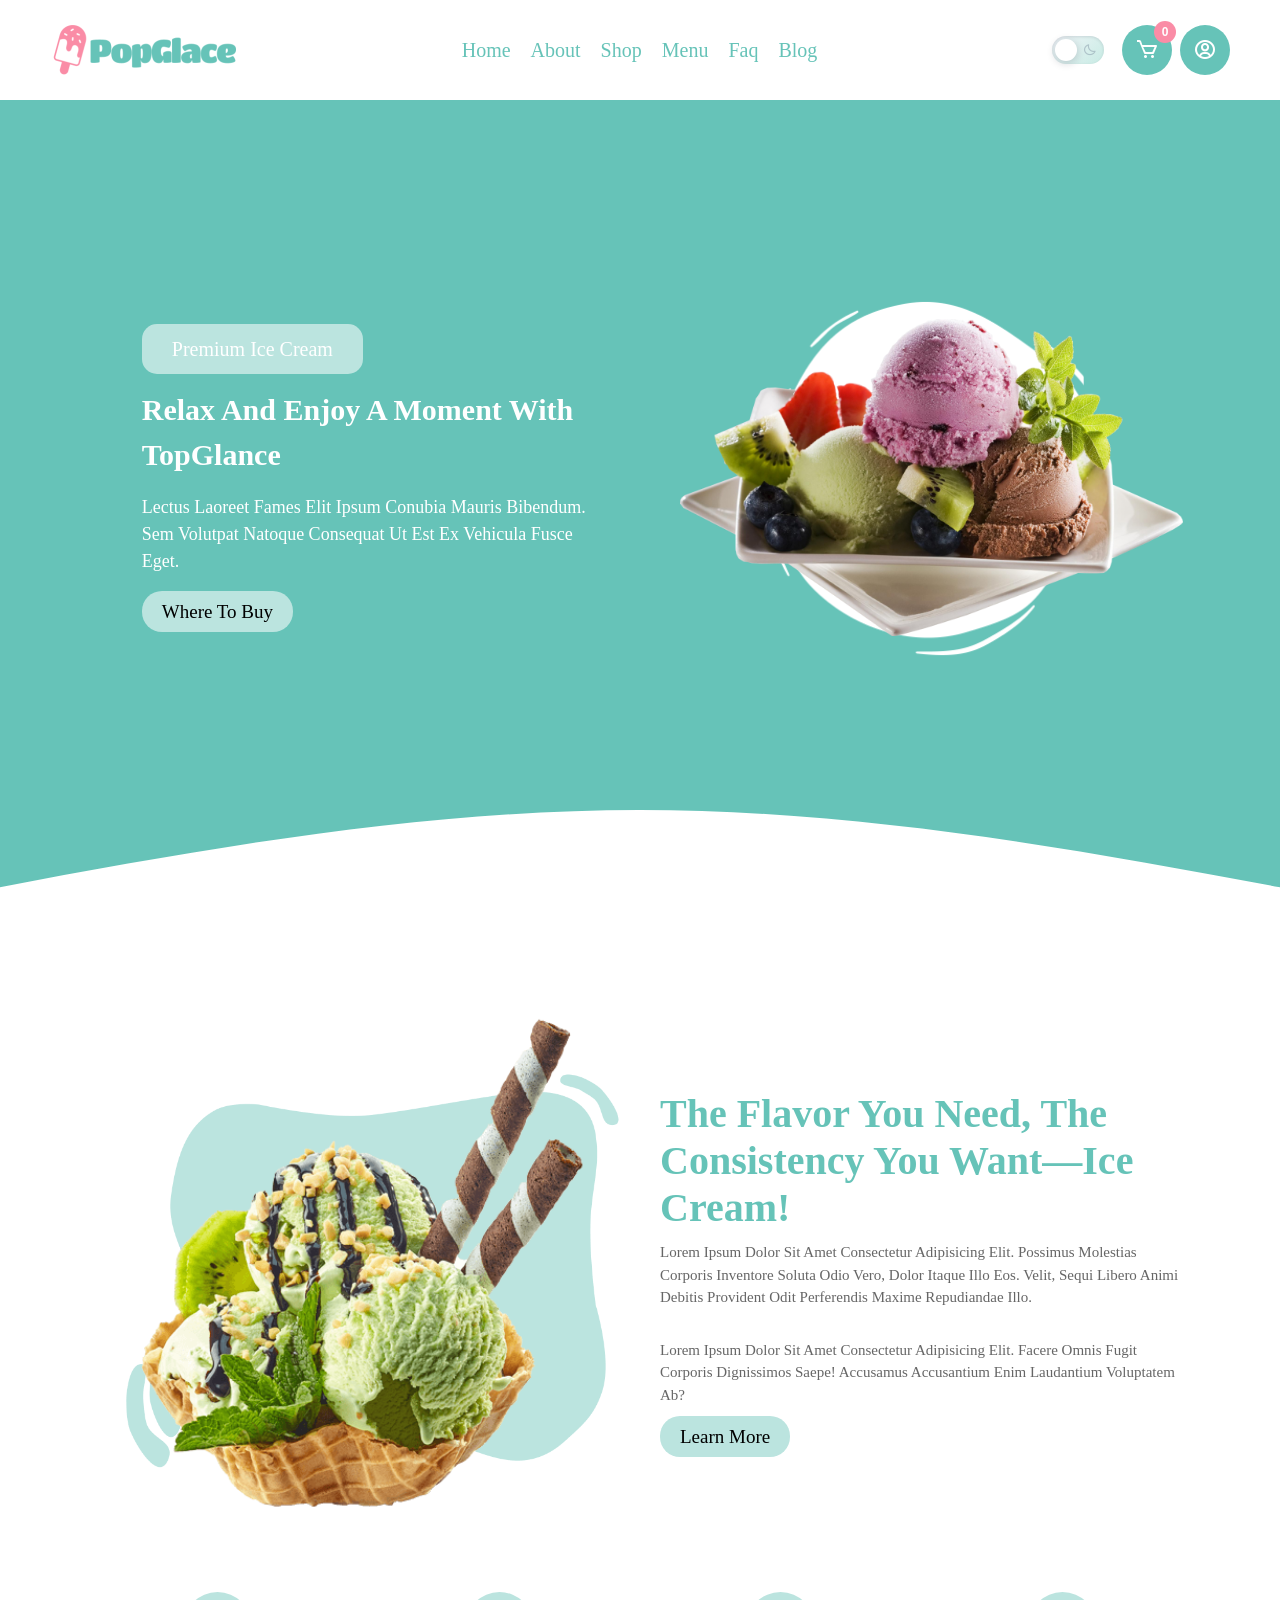
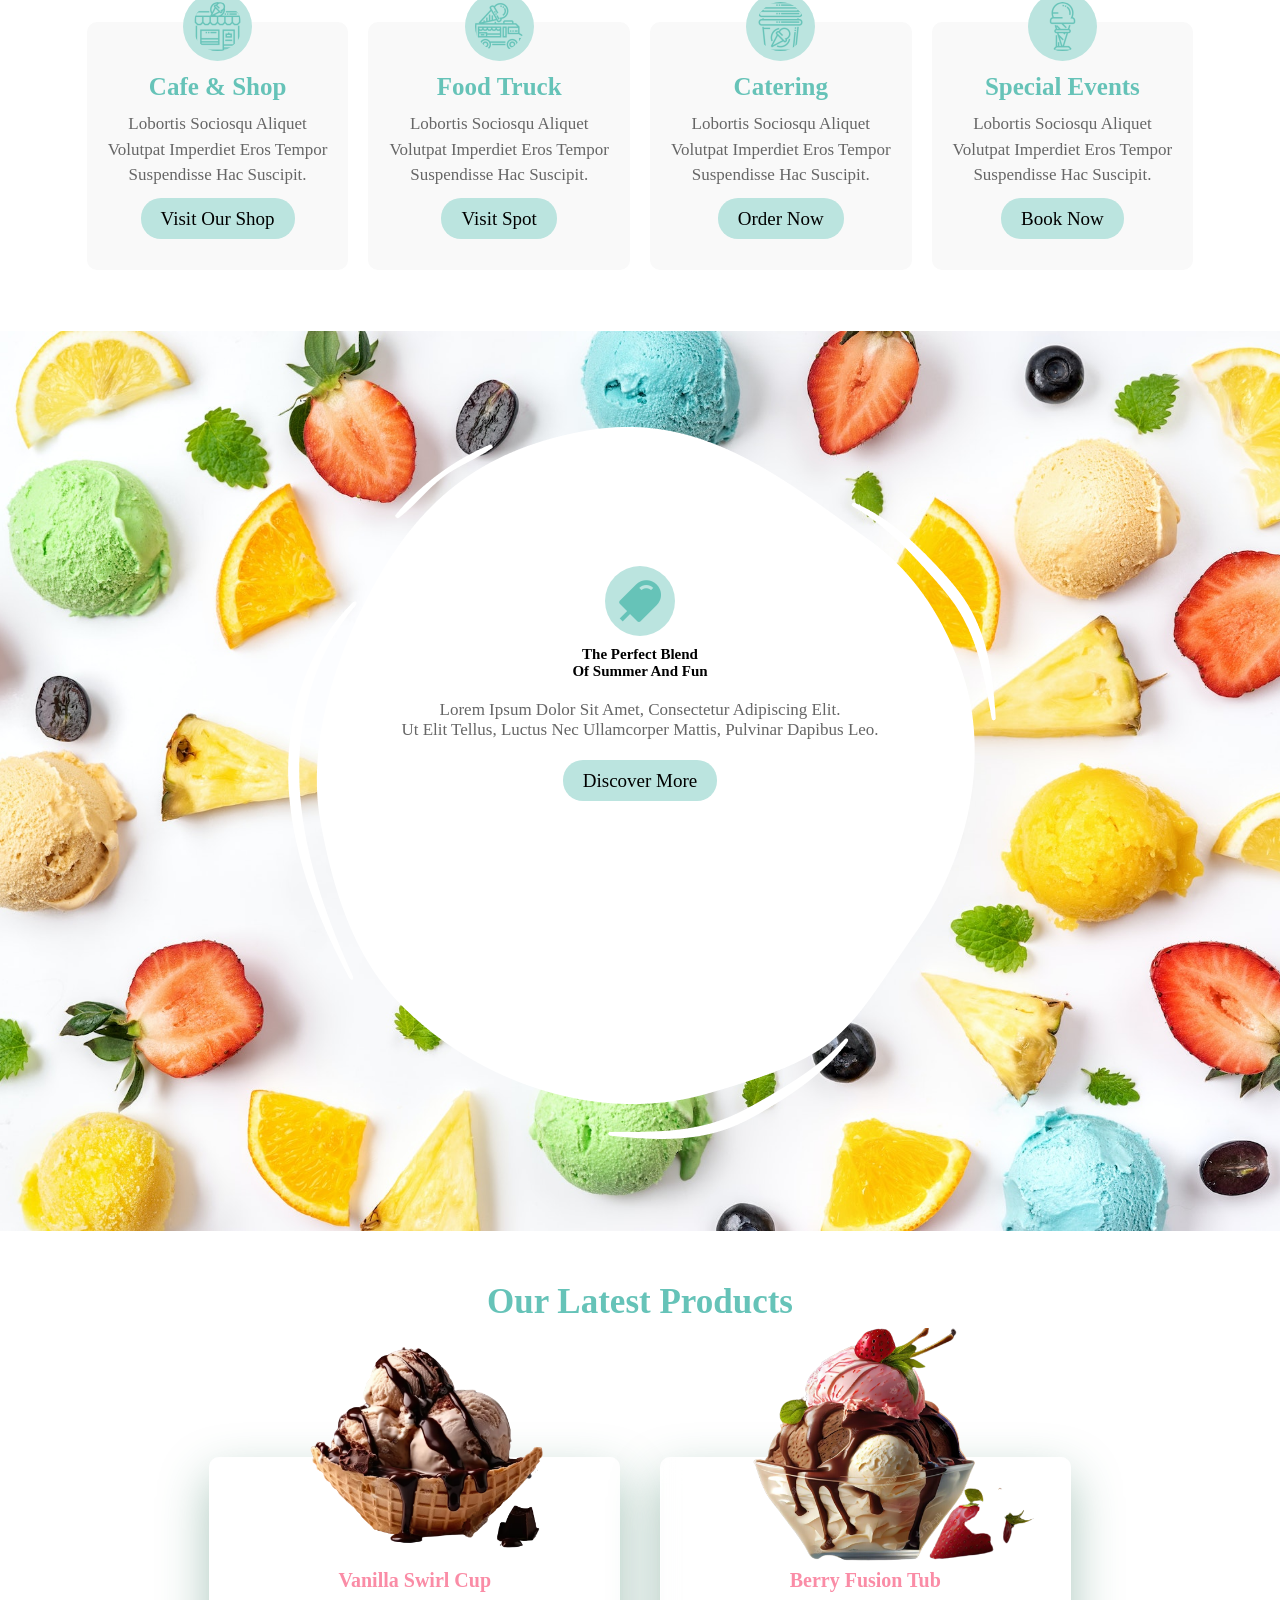
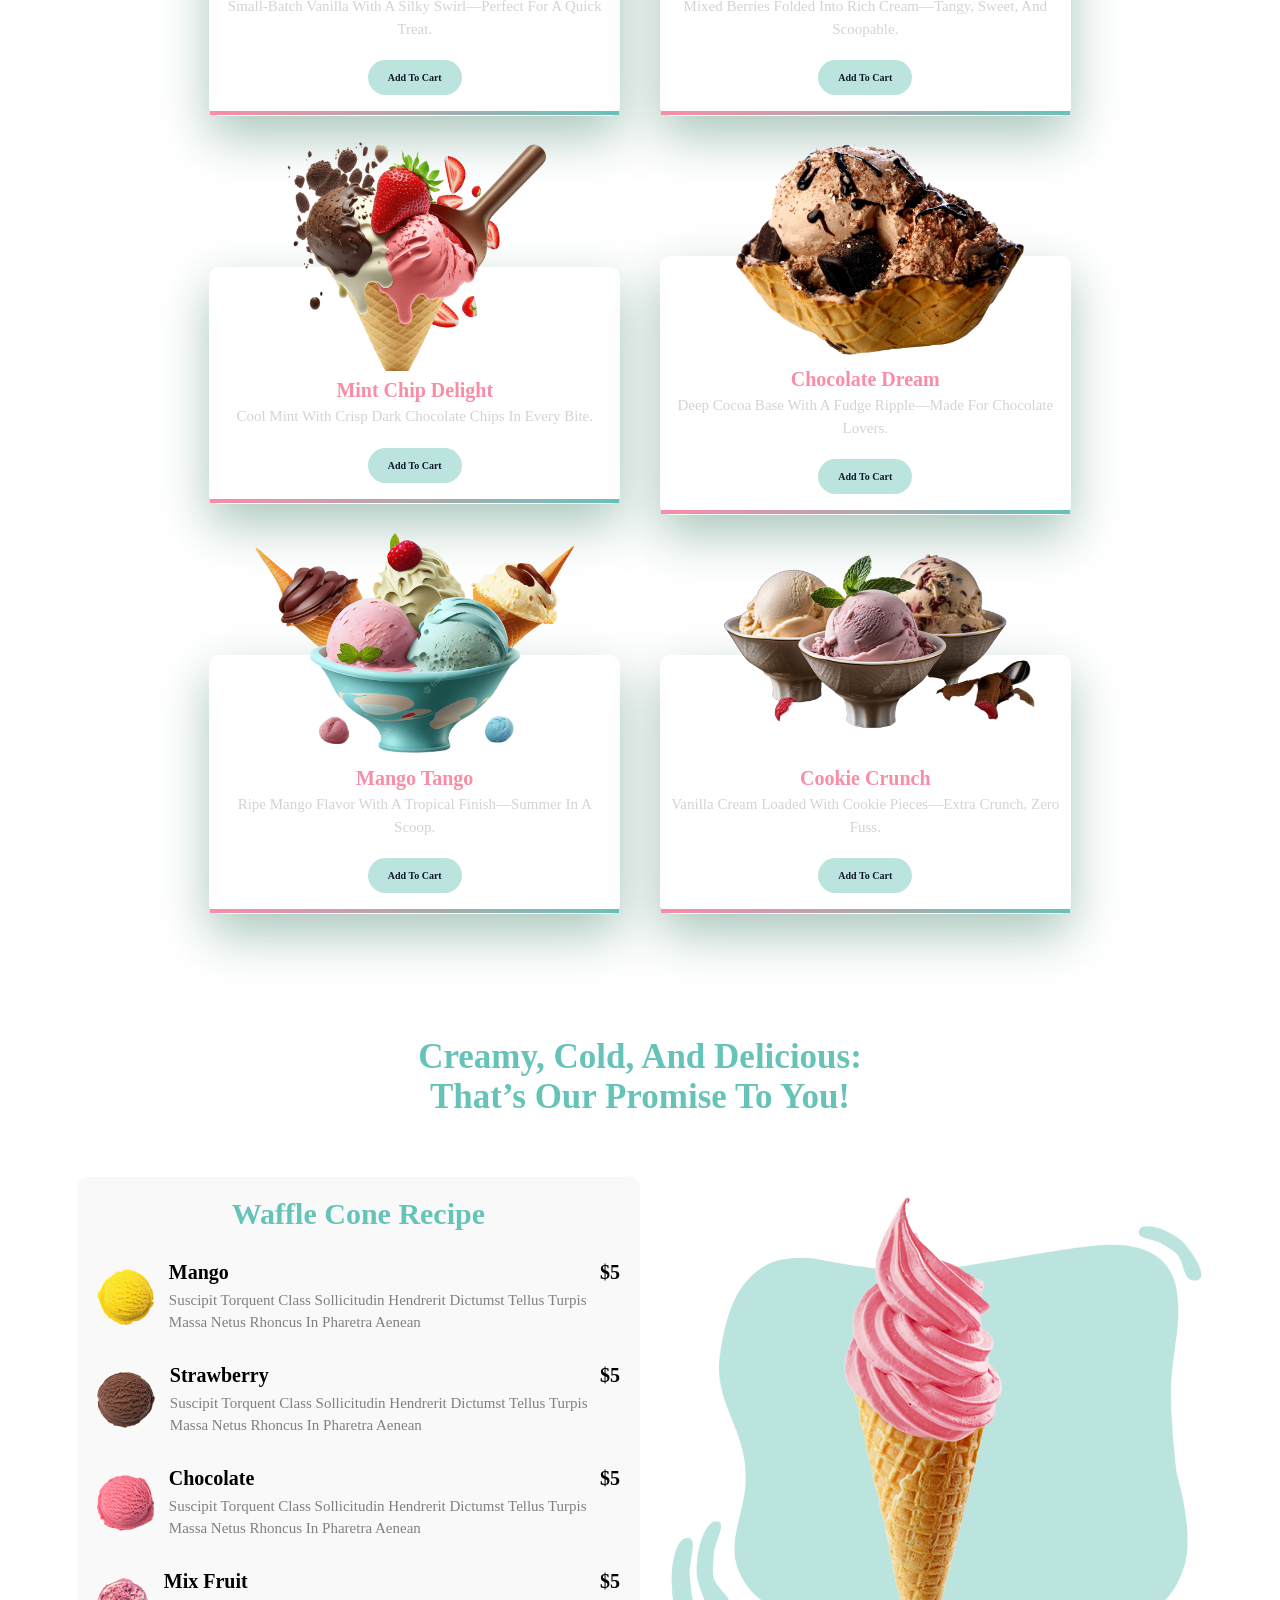
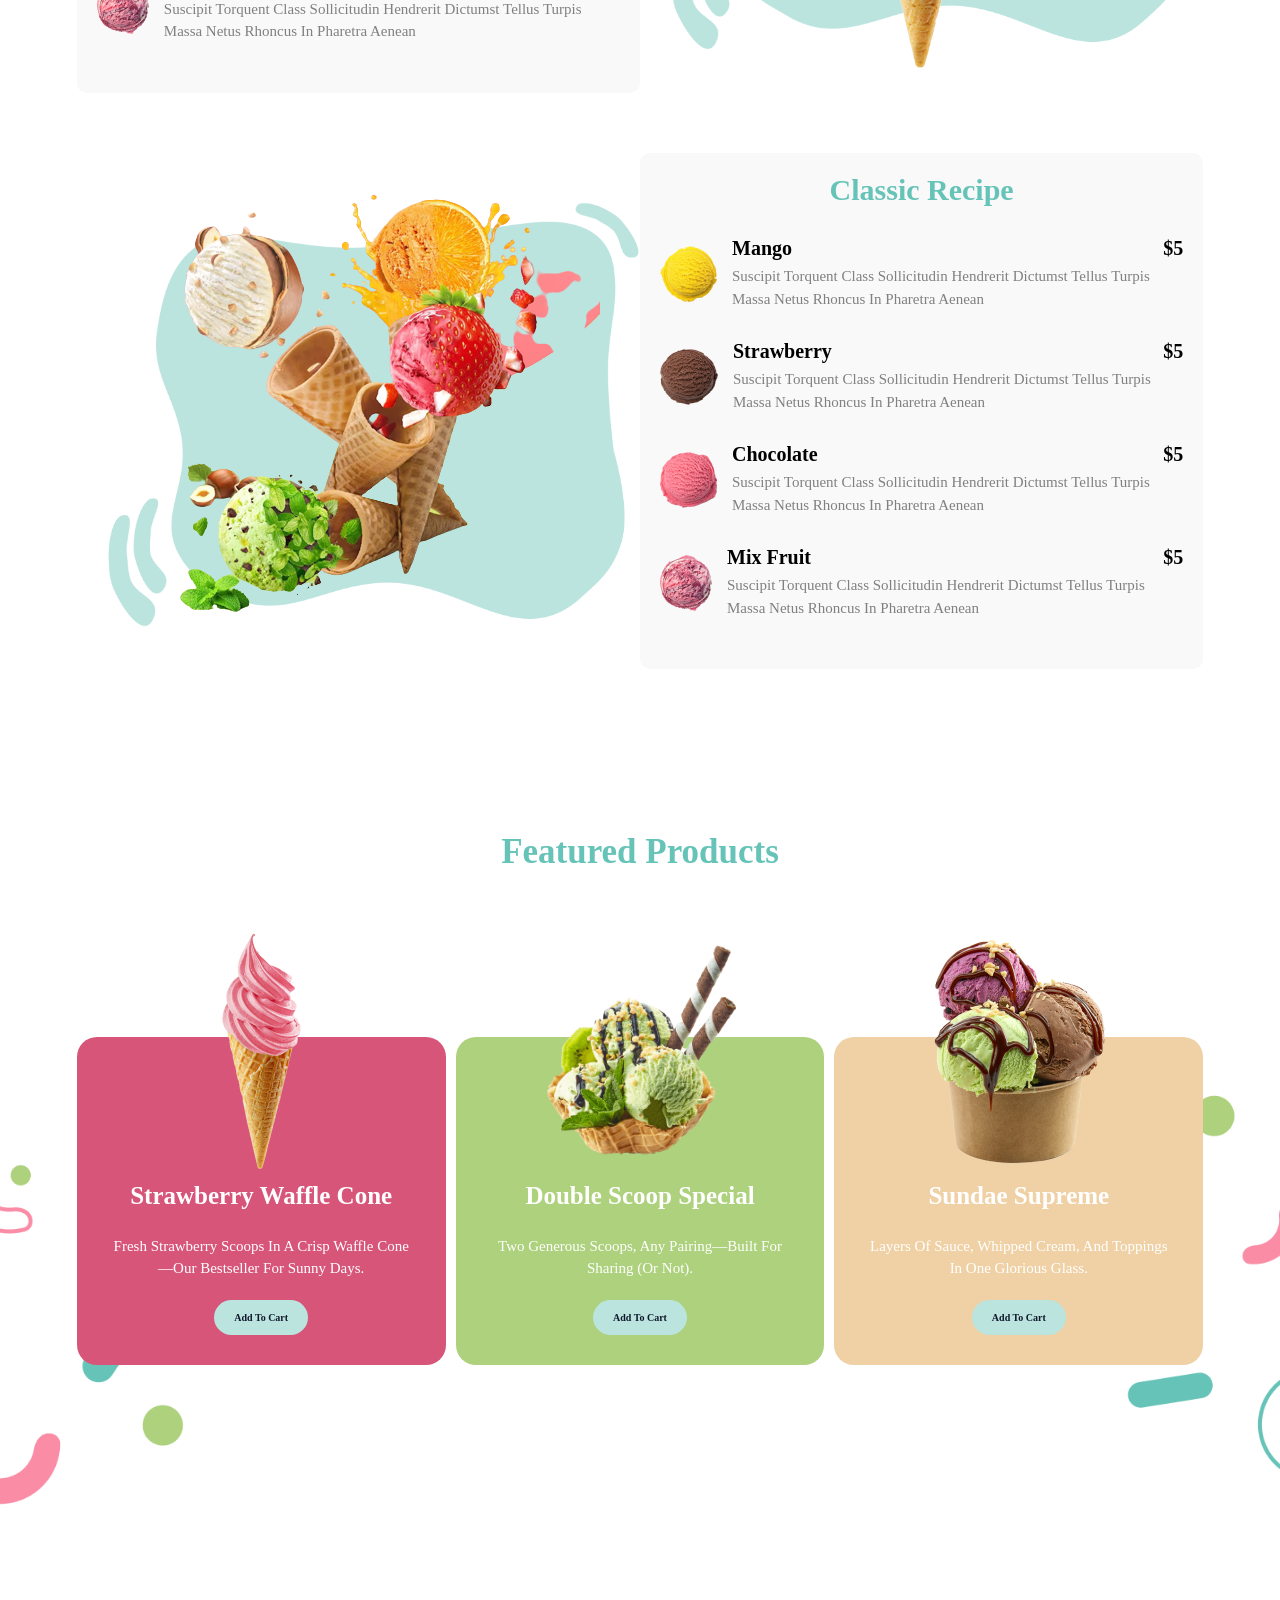
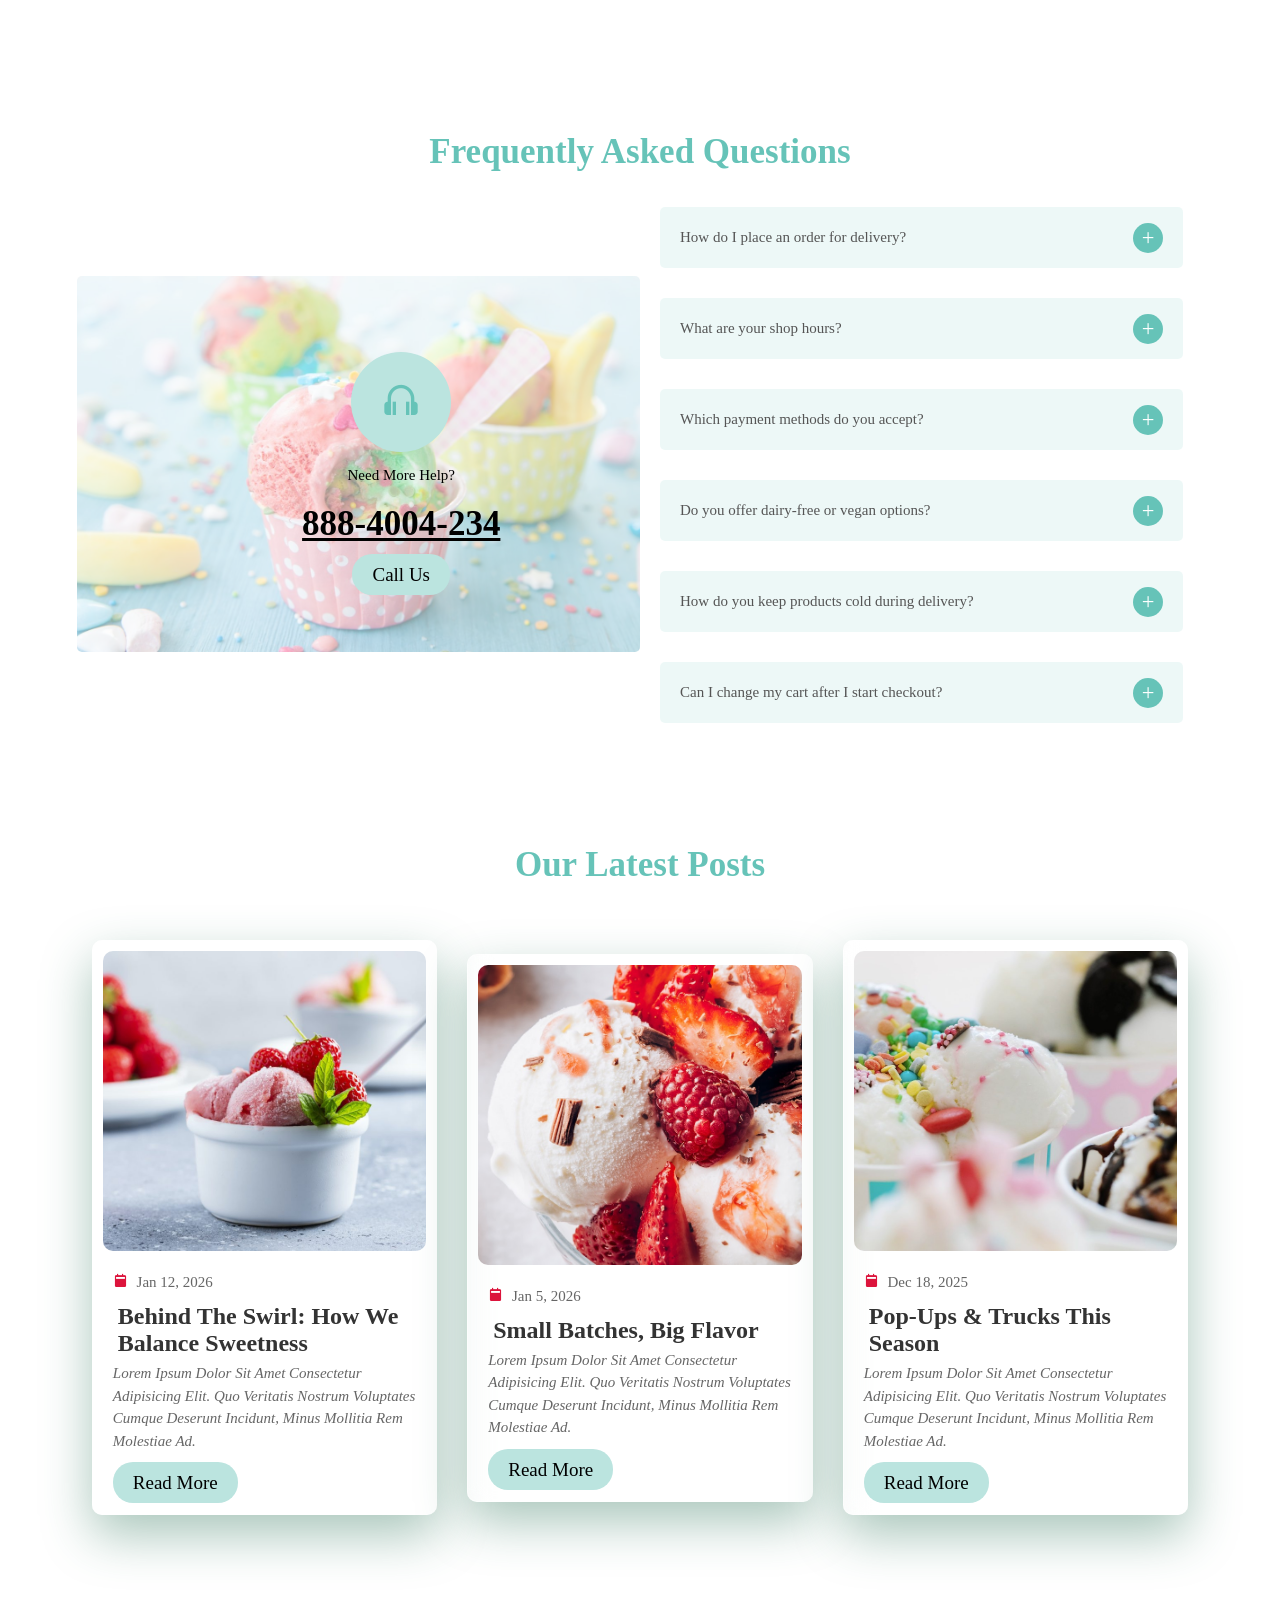
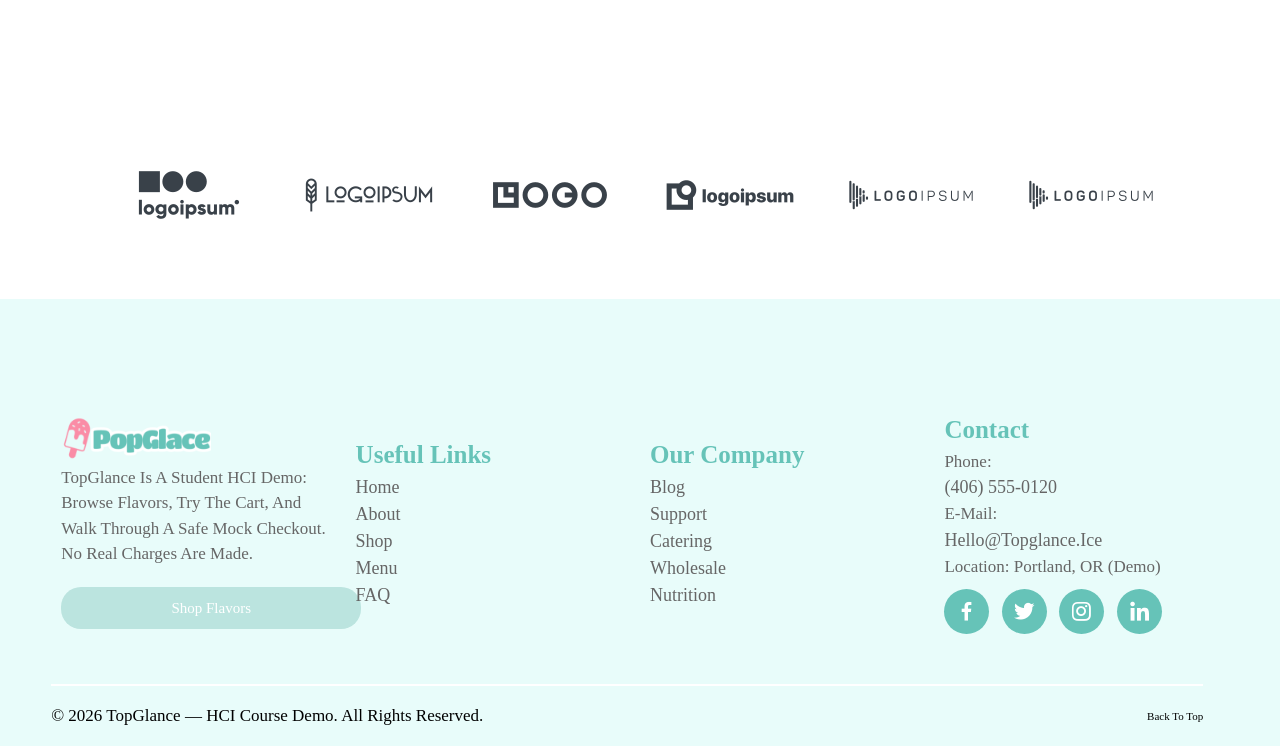
==== commit 7d509f44: "Update index.html and style.css for improved visuals and consistency - Replaced an image in index.ht" ====
--- a/index.html
+++ b/index.html
@@ -33,7 +33,7 @@
 		<!-- header section -->
 		<header>
 			<a href="#home"
-				><img src="images/logo.png" alt="TopGlance Ice Cream" width="200"
+				><img src="images/logo.png" alt="TopGlance Ice Cream"
 			/></a>
 			<nav class="navbar" id="siteNav" aria-label="Primary">
 				<ul>
@@ -180,7 +180,7 @@
 						<a href="#shop" class="btn">Where to buy</a>
 					</div>
 					<div class="box">
-						<img src="images/1.png" alt="Artisan ice cream cup with toppings" />
+						<img src="images/hero.png" alt="Guest enjoying soft-serve ice cream" />
 					</div>
 				</div>
 			</section>
--- a/style.css
+++ b/style.css
@@ -1,1435 +1,1492 @@
+:root {
+	--green: #76a713;
+	--header-bg: #ffffff;
+	--focus-ring: #66c3b8;
+}
 
-:root{
-    --green: #76a713;
-    --header-bg: #ffffff;
-    --focus-ring: #66C3B8;
+.skip-link {
+	position: absolute;
+	left: -9999px;
+	top: 0;
+	z-index: 1000;
+	padding: 1rem 1.5rem;
+	background: var(--focus-ring);
+	color: #fff;
+	font-size: 1.6rem;
+	font-weight: 600;
+	border-radius: 0 0 8px 0;
+	text-transform: none;
+}
+.skip-link:focus {
+	left: 0;
+	outline: 3px solid #0f172a;
+	outline-offset: 2px;
 }
 
-.skip-link{
-    position: absolute;
-    left: -9999px;
-    top: 0;
-    z-index: 1000;
-    padding: 1rem 1.5rem;
-    background: var(--focus-ring);
-    color: #fff;
-    font-size: 1.6rem;
-    font-weight: 600;
-    border-radius: 0 0 8px 0;
-    text-transform: none;
-}
-.skip-link:focus{
-    left: 0;
-    outline: 3px solid #0f172a;
-    outline-offset: 2px;
+@media (prefers-reduced-motion: reduce) {
+	html {
+		scroll-behavior: auto;
+	}
+	*,
+	*::before,
+	*::after {
+		transition-duration: 0.01ms !important;
+		animation-duration: 0.01ms !important;
+		animation-iteration-count: 1 !important;
+	}
+}
+* {
+	margin: 0;
+	padding: 0;
+	box-sizing: border-box;
+	text-transform: capitalize;
+	text-decoration: none;
+	transition: all 0.5s cubic-bezier(0.37, 1.14, 0.26, 1.24);
+}
+*::selection {
+	background-color: var(--green);
+	color: #fff;
+}
+html {
+	font-size: 62.5%;
+	overflow-x: hidden;
+	scroll-behavior: smooth;
+	scroll-padding-top: 4rem;
+}
+section {
+	padding: 4% 6%;
+	background-image: url("images/bg.avif");
+	background-size: cover;
+	background-repeat: no-repeat;
+}
+.btn {
+	border-radius: 20px;
+	background-color: #bbe4df;
+	padding: 1rem 2rem;
+	cursor: pointer;
+	text-transform: capitalize;
+	text-align: center;
+	font-size: 1.9rem;
+	color: #000;
+	transition: 0.5s;
 }
 
-@media (prefers-reduced-motion: reduce){
-    html{
-        scroll-behavior: auto;
-    }
-    *,
-    *::before,
-    *::after{
-        transition-duration: 0.01ms !important;
-        animation-duration: 0.01ms !important;
-        animation-iteration-count: 1 !important;
-    }
-}
-*{
-    margin: 0;
-    padding: 0;
-    box-sizing: border-box;
-    text-transform: capitalize;
-    text-decoration: none;
-    transition: all .5s cubic-bezier(.37,1.14,.26,1.24);
-}
-*::selection{
-    background-color: var(--green);
-    color: #fff;
-}
-html{
-    font-size: 62.5%;
-    overflow-x: hidden;
-    scroll-behavior: smooth;
-    scroll-padding-top: 4rem;
-}
-section{
-    padding: 4% 6%;
-    background-image: url('images/bg.avif');
-    background-size: cover;
-    background-repeat: no-repeat;
-}
-.btn{
-    border-radius: 20px;
-    background-color: #BBE4DF;
-    padding: 1rem 2rem;
-    cursor: pointer;
-    text-transform: capitalize;
-    text-align: center;
-    font-size: 1.9rem;
-    color: #000;
-    transition: .5s;
-}
-
-.btn:hover{
-    background-color: #FA8CA6;
-    transform: scale(1.1);
-    color: #fff;
-}
-.btn.add-to-cart{
-    font-weight: 600;
-    color: #0f172a;
+.btn:hover {
+	background-color: #fa8ca6;
+	transform: scale(1.1);
+	color: #fff;
+}
+.btn.add-to-cart {
+	font-weight: 600;
+	color: #0f172a;
 }
 .features .box-container .box .btn.add-to-cart,
-.shop .box-container .box .btn.add-to-cart{
-    color: #0f172a;
-}
-h1{
-    font-size: 3.5rem;
-    color: #66C3B8;
-    text-transform: capitalize;
-    margin-bottom: 1.5rem;
-    text-align: center;
+.shop .box-container .box .btn.add-to-cart {
+	color: #0f172a;
+}
+h1 {
+	font-size: 3.5rem;
+	color: #66c3b8;
+	text-transform: capitalize;
+	margin-bottom: 1.5rem;
+	text-align: center;
 }
 
 /* Section titles (one h1 per page — hero); mirrors former h1.section headings */
-h2.heading{
-    font-size: 3.5rem;
-    color: #66C3B8;
-    text-transform: capitalize;
-    margin-bottom: 1.5rem;
-    text-align: center;
+h2.heading {
+	font-size: 3.5rem;
+	color: #66c3b8;
+	text-transform: capitalize;
+	margin-bottom: 1.5rem;
+	text-align: center;
 }
 
-.features > h2{
-    font-size: 3.5rem;
-    color: #66C3B8;
-    text-transform: capitalize;
-    margin-bottom: 1.5rem;
-    text-align: center;
+.features > h2 {
+	font-size: 3.5rem;
+	color: #66c3b8;
+	text-transform: capitalize;
+	margin-bottom: 1.5rem;
+	text-align: center;
 }
 
 a:focus-visible,
 button:focus-visible,
 input:focus-visible,
 textarea:focus-visible,
-select:focus-visible{
-    outline: 2px solid var(--focus-ring);
-    outline-offset: 2px;
-}
-header{
-    background-color: var(--header-bg);
-    position: fixed;
-    display: flex;
-    align-items: center;
-    justify-content: space-between;
-    top: 0;
-    left: 0;
-    z-index: 100;
-    padding: 1rem 5rem;
-    width: 100%;
-}
-header .navbar ul{
-    display: flex;
-    align-items: center;
-    justify-content: space-between;
-    list-style: none;
-}
-header .navbar ul li{
-    margin: 0 1rem;
-}
-header .navbar ul li a{
-    font-size: 2rem;
-    color: #66C3B8;
-    
-}
-header .navbar ul li a:hover{
-    color: #FA8CA6;
-}
-header .nav-actions{
-    display: flex;
-    align-items: center;
-    gap: 0.8rem;
-}
-header .nav-action-wrap{
-    position: relative;
-}
-header .nav-icon-btn{
-    cursor: pointer;
-    margin: 0;
-    width: 50px;
-    height: 50px;
-    display: flex;
-    align-items: center;
-    justify-content: center;
-    background-color: #66C3B8;
-    color: #fff;
-    border: none;
-    border-radius: 50%;
-    font-size: 2.4rem;
-    transition: .5s;
-    position: relative;
-}
-header .nav-icon-btn:hover{
-    border: 1px solid #66C3B8;
-    background-color: #BBE4DF;
-    color: #fff;
-}
-header .theme-switch{
-    border: none;
-    background: transparent;
-    padding: 9px 10px;
-    margin: 0;
-    cursor: pointer;
-    display: flex;
-    align-items: center;
-    justify-content: center;
-    flex-shrink: 0;
-    position: relative;
-    box-sizing: border-box;
-    min-width: 44px;
-    min-height: 44px;
-}
-header .theme-switch:focus-visible{
-    outline: 2px solid #66C3B8;
-    outline-offset: 3px;
-    border-radius: 999px;
-}
-header .theme-switch-track{
-    position: relative;
-    width: 52px;
-    height: 28px;
-    border-radius: 999px;
-    background: linear-gradient(135deg, #f1f5f9 0%, #c8ebe4 100%);
-    box-shadow: inset 0 1px 3px rgba(15, 23, 42, 0.12);
-    transition: background 0.35s ease, box-shadow 0.35s ease;
-}
-html[data-theme="dark"] header .theme-switch-track{
-    background: linear-gradient(135deg, #475569 0%, #1e293b 100%);
-    box-shadow: inset 0 1px 5px rgba(0, 0, 0, 0.35);
-}
-header .theme-switch-icon{
-    position: absolute;
-    top: 50%;
-    transform: translateY(-50%);
-    font-size: 1.4rem;
-    z-index: 0;
-    pointer-events: none;
-    transition: opacity 0.25s ease, color 0.25s ease;
-}
-header .theme-switch-icon--sun{
-    left: 7px;
-    color: #d97706;
-}
-header .theme-switch-icon--moon{
-    right: 7px;
-    color: #64748b;
-}
-html[data-theme="dark"] header .theme-switch-icon--sun{
-    opacity: 0.35;
-}
-html[data-theme="dark"] header .theme-switch-icon--moon{
-    color: #e2e8f0;
-    opacity: 1;
-}
-html:not([data-theme="dark"]) header .theme-switch-icon--moon{
-    opacity: 0.35;
-}
-html:not([data-theme="dark"]) header .theme-switch-icon--sun{
-    opacity: 1;
-}
-header .theme-switch-thumb{
-    position: absolute;
-    top: 3px;
-    left: 3px;
-    width: 22px;
-    height: 22px;
-    border-radius: 50%;
-    background: #fff;
-    box-shadow: 0 2px 8px rgba(15, 23, 42, 0.2);
-    z-index: 1;
-    transition: transform 0.35s cubic-bezier(0.37, 1.14, 0.26, 1.24), background 0.25s ease,
-        box-shadow 0.25s ease;
-}
-html[data-theme="dark"] header .theme-switch-thumb{
-    transform: translateX(24px);
-    background: linear-gradient(145deg, #66c3b8, #3d9a90);
-    box-shadow: 0 2px 10px rgba(0, 0, 0, 0.35);
-}
-@media (prefers-reduced-motion: reduce){
-    header .theme-switch-thumb,
-    header .theme-switch-track,
-    header .theme-switch-icon{
-        transition: none;
-    }
-}
-header .cart-badge{
-    position: absolute;
-    top: -4px;
-    right: -4px;
-    min-width: 22px;
-    height: 22px;
-    padding: 0 5px;
-    border-radius: 999px;
-    background: #FA8CA6;
-    color: #fff;
-    font-size: 1.2rem;
-    font-weight: 700;
-    display: flex;
-    align-items: center;
-    justify-content: center;
-    line-height: 1;
-}
-header .nav-panel{
-    position: absolute;
-    top: calc(100% + 12px);
-    right: 0;
-    left: auto;
-    width: 380px;
-    max-width: calc(100vw - 24px);
-    background: #fff;
-    border-radius: 16px;
-    box-shadow: 0 12px 40px rgba(0,0,0,.12);
-    border: 1px solid rgba(102,195,184,.35);
-    padding: 1.2rem 1.4rem 1.4rem;
-    z-index: 200;
-    max-height: min(70vh, 420px);
-    overflow-x: hidden;
-    overflow-y: auto;
-    overscroll-behavior: contain;
-}
-header .nav-panel[hidden]{
-    display: none !important;
-}
-header .nav-panel-head{
-    display: flex;
-    align-items: center;
-    justify-content: space-between;
-    margin-bottom: 1rem;
-    padding-bottom: 0.8rem;
-    border-bottom: 1px solid #eee;
-}
-header .nav-panel-head h4{
-    font-size: 2rem;
-    color: #66C3B8;
-    margin: 0;
-    text-align: left;
-}
-header .panel-close{
-    border: none;
-    background: transparent;
-    font-size: 2.8rem;
-    line-height: 1;
-    color: #66C3B8;
-    cursor: pointer;
-    padding: 0 0.4rem;
-}
-header .panel-close:hover{
-    color: #FA8CA6;
-}
-header .cart-lines{
-    list-style: none;
-    margin: 0;
-    padding: 0;
-}
-header .cart-line{
-    display: flex;
-    gap: 1rem;
-    align-items: flex-start;
-    padding: 1rem 0;
-    border-bottom: 1px solid #f0f0f0;
-    font-size: 1.5rem;
-    min-width: 0;
-    overflow-x: hidden;
-}
-header .cart-line-thumb{
-    width: 52px;
-    height: 52px;
-    max-width: 52px;
-    object-fit: contain;
-    border-radius: 10px;
-    background: #f7faf9;
-    flex-shrink: 0;
-}
-header .cart-line-body{
-    flex: 1;
-    min-width: 0;
-}
-header .cart-line-title{
-    font-weight: 600;
-    color: #333;
-    margin-bottom: 0.4rem;
-    text-align: left;
-    text-transform: none;
-    overflow-wrap: anywhere;
-    word-break: break-word;
-}
-header .cart-line-meta{
-    color: #666;
-    font-size: 1.35rem;
-    text-align: left;
-    overflow-wrap: anywhere;
-    word-break: break-word;
-}
-header .cart-line-actions{
-    display: flex;
-    align-items: center;
-    flex-wrap: wrap;
-    gap: 0.5rem;
-    margin-top: 0.6rem;
-    max-width: 100%;
-}
-header .qty-btn{
-    width: 28px;
-    height: 28px;
-    border-radius: 8px;
-    border: 1px solid #66C3B8;
-    background: #fff;
-    color: #66C3B8;
-    cursor: pointer;
-    font-size: 1.6rem;
-    line-height: 1;
-    display: flex;
-    align-items: center;
-    justify-content: center;
-}
-header .qty-btn:hover{
-    background: #BBE4DF;
-}
-header .cart-remove{
-    border: none;
-    background: transparent;
-    color: #FA8CA6;
-    cursor: pointer;
-    font-size: 1.3rem;
-    text-decoration: underline;
-    margin-left: 0.4rem;
-}
-header .cart-empty{
-    font-size: 1.6rem;
-    color: #888;
-    text-align: center;
-    padding: 1.5rem 0.5rem;
-}
-header .cart-footer{
-    margin-top: 1rem;
-    padding-top: 1rem;
-    border-top: 1px solid #eee;
-}
-header .cart-total{
-    font-size: 1.8rem;
-    font-weight: 700;
-    color: #333;
-    margin-bottom: 1rem;
-    text-align: left;
-}
-header .btn-checkout{
-    width: 100%;
-    border: none;
-    font: inherit;
-}
-header .profile-card{
-    display: flex;
-    align-items: center;
-    gap: 1rem;
-    padding: 0.8rem 0;
-}
-header .profile-avatar{
-    width: 52px;
-    height: 52px;
-    border-radius: 50%;
-    background: linear-gradient(135deg, #66C3B8, #BBE4DF);
-    color: #fff;
-    display: flex;
-    align-items: center;
-    justify-content: center;
-    font-size: 1.8rem;
-    font-weight: 700;
-    flex-shrink: 0;
-}
-header .profile-meta{
-    display: flex;
-    flex-direction: column;
-    gap: 0.2rem;
-    text-align: left;
-    font-size: 1.5rem;
-    text-transform: none;
-}
-header .profile-meta strong{
-    color: #333;
-    font-size: 1.7rem;
-}
-header .profile-meta span{
-    color: #777;
-}
-header .profile-hint{
-    font-size: 1.45rem;
-    color: #555;
-    margin: 0.4rem 0 1rem;
-    text-align: left;
-    text-transform: none;
-}
-header .saved-card-block{
-    margin-top: 0.5rem;
-}
-header .saved-card-label{
-    font-size: 1.35rem;
-    color: #66C3B8;
-    display: block;
-    margin-bottom: 0.6rem;
-    text-align: left;
-}
-header .saved-card{
-    background: linear-gradient(125deg, #2d3748 0%, #4a5568 100%);
-    color: #fff;
-    border-radius: 14px;
-    padding: 1.2rem 1.4rem;
-    font-size: 1.4rem;
-    text-transform: none;
-}
-header .saved-card-top{
-    display: flex;
-    align-items: center;
-    justify-content: space-between;
-    margin-bottom: 1rem;
-}
-header .saved-card-top i{
-    font-size: 2.4rem;
-}
-header .saved-card-brand{
-    font-size: 1.3rem;
-    opacity: 0.9;
-}
-header .saved-card-number{
-    letter-spacing: 0.08em;
-    margin-bottom: 0.4rem;
-    font-size: 1.5rem;
-}
-header .saved-card-exp{
-    opacity: 0.85;
-    margin-bottom: 1rem;
-    font-size: 1.3rem;
-}
-header .btn-ghost{
-    width: 100%;
-    background: rgba(255,255,255,.15);
-    color: #fff;
-    border: 1px solid rgba(255,255,255,.35);
-    font: inherit;
-    cursor: pointer;
-}
-header .btn-ghost:hover{
-    background: rgba(255,255,255,.28);
-    color: #fff;
-    transform: none;
-}
-button.btn{
-    border: none;
-    font: inherit;
-    display: inline-block;
-}
-.toast{
-    position: fixed;
-    bottom: 2.4rem;
-    left: 50%;
-    transform: translateX(-50%) translateY(120%);
-    background: #2d3748;
-    color: #fff;
-    padding: 1.2rem 2rem;
-    border-radius: 12px;
-    font-size: 1.6rem;
-    z-index: 500;
-    box-shadow: 0 8px 24px rgba(0,0,0,.2);
-    max-width: 90vw;
-    text-align: center;
-    text-transform: none;
-    transition: transform .35s cubic-bezier(.37,1.14,.26,1.24);
-}
-.toast.is-visible{
-    transform: translateX(-50%) translateY(0);
-}
-.visually-hidden{
-    position: absolute;
-    width: 1px;
-    height: 1px;
-    padding: 0;
-    margin: -1px;
-    overflow: hidden;
-    clip: rect(0,0,0,0);
-    white-space: nowrap;
-    border: 0;
-}
-.checkout-modal[hidden]{
-    display: none !important;
-}
-.checkout-modal{
-    position: fixed;
-    inset: 0;
-    z-index: 400;
-    display: flex;
-    align-items: center;
-    justify-content: center;
-    padding: max(1rem, env(safe-area-inset-top)) 1.25rem max(1rem, env(safe-area-inset-bottom));
-    overflow-y: auto;
-    overscroll-behavior: contain;
-}
-.checkout-backdrop{
-    position: absolute;
-    inset: 0;
-    width: auto;
-    height: auto;
-    background: rgba(30, 41, 59, 0.55);
-    border: none;
-    padding: 0;
-    margin: 0;
-    cursor: pointer;
-    z-index: 0;
-}
-.checkout-dialog{
-    position: relative;
-    z-index: 1;
-    width: 100%;
-    max-width: 480px;
-    margin: auto;
-    flex-shrink: 0;
-    max-height: min(90dvh, 720px);
-    display: flex;
-    flex-direction: column;
-    background: transparent;
-    border: none;
-    border-radius: 18px;
-    box-shadow:
-        0 4px 6px rgba(15, 23, 42, 0.04),
-        0 12px 24px rgba(15, 23, 42, 0.1),
-        0 28px 56px rgba(15, 23, 42, 0.14);
-    overflow: visible;
-}
-.checkout-dialog-surface{
-    flex: 1 1 auto;
-    min-height: 0;
-    display: flex;
-    flex-direction: column;
-    max-height: min(90dvh, 720px);
-    overflow: hidden;
-    background: #fff;
-    border-radius: 18px;
-    border: 1px solid rgba(102,195,184,.4);
-}
-.checkout-field input::placeholder{
-    color: #94a3b8;
-    opacity: 1;
-    text-transform: none;
-}
-.checkout-dialog .checkout-head{
-    display: flex;
-    align-items: center;
-    justify-content: space-between;
-    padding: 1.2rem 1.4rem;
-    border-bottom: 1px solid #eee;
-    flex-shrink: 0;
-}
-.checkout-dialog .checkout-head h2{
-    margin: 0;
-    font-size: 2.2rem;
-    color: #66C3B8;
-    text-align: left;
-}
-.checkout-dialog .panel-close{
-    border: none;
-    background: transparent;
-    font-size: 2.8rem;
-    line-height: 1;
-    color: #66C3B8;
-    cursor: pointer;
-    padding: 0 0.4rem;
-}
-.checkout-dialog .panel-close:hover{
-    color: #FA8CA6;
-}
-.checkout-progress{
-    display: flex;
-    justify-content: space-between;
-    gap: 0.5rem;
-    padding: 1rem 1.4rem;
-    border-bottom: 1px solid #f0f0f0;
-    flex-shrink: 0;
-}
-.checkout-progress-step{
-    flex: 1;
-    text-align: center;
-    font-size: 1.2rem;
-    color: #94a3b8;
-    text-transform: none;
-}
-.checkout-progress-step .checkout-step-num{
-    display: flex;
-    align-items: center;
-    justify-content: center;
-    width: 2.8rem;
-    height: 2.8rem;
-    margin: 0 auto 0.4rem;
-    border-radius: 50%;
-    background: #e2e8f0;
-    color: #64748b;
-    font-weight: 700;
-    font-size: 1.4rem;
-}
-.checkout-progress-step.is-active .checkout-step-num{
-    background: #66C3B8;
-    color: #fff;
-}
-.checkout-progress-step.is-done .checkout-step-num{
-    background: #BBE4DF;
-    color: #334155;
-}
-.checkout-progress-step.is-active{
-    color: #334155;
-    font-weight: 600;
-}
-.checkout-body{
-    padding: 1.2rem 1.4rem 1rem;
-    overflow-y: auto;
-    flex: 1;
-    min-height: 0;
-}
-.checkout-intro{
-    font-size: 1.45rem;
-    color: #64748b;
-    margin: 0 0 1.2rem;
-    text-align: left;
-    text-transform: none;
-    line-height: 1.4;
-}
-.checkout-field{
-    display: flex;
-    flex-direction: column;
-    gap: 0.45rem;
-    margin-bottom: 1rem;
-    font-size: 1.35rem;
-    color: #334155;
-    text-transform: none;
-    text-align: left;
-}
-.checkout-field span{
-    font-weight: 600;
-    color: #66C3B8;
-}
-.checkout-field input{
-    width: 100%;
-    padding: 0.85rem 1rem;
-    border: 1px solid #cbd5e1;
-    border-radius: 10px;
-    font-size: 1.5rem;
-    font-family: inherit;
-    text-transform: none;
-}
-.checkout-field input:focus{
-    outline: 2px solid #66C3B8;
-    outline-offset: 1px;
-    border-color: #66C3B8;
-}
-.checkout-field-row{
-    display: grid;
-    grid-template-columns: 1fr 120px;
-    gap: 0.8rem;
-}
-.checkout-field-row .checkout-field{
-    margin-bottom: 1rem;
-}
-.checkout-pay-choice{
-    border: none;
-    margin: 0 0 1.2rem;
-    padding: 0;
-}
-.checkout-radio{
-    display: flex;
-    align-items: center;
-    gap: 0.75rem;
-    margin-bottom: 0.85rem;
-    font-size: 1.45rem;
-    cursor: pointer;
-    text-transform: none;
-    text-align: left;
-    color: #334155;
-}
-.checkout-radio input{
-    width: 1.8rem;
-    height: 1.8rem;
-    accent-color: #66C3B8;
-}
-.checkout-newcard{
-    padding-top: 0.25rem;
-}
-.checkout-review-block{
-    background: #f8fafc;
-    border-radius: 12px;
-    padding: 1rem 1.2rem;
-    margin-bottom: 1rem;
-    font-size: 1.4rem;
-    text-align: left;
-    text-transform: none;
-    color: #475569;
-    line-height: 1.5;
-}
-.checkout-review-block strong{
-    display: block;
-    font-size: 1.2rem;
-    color: #66C3B8;
-    margin-bottom: 0.35rem;
-    text-transform: uppercase;
-    letter-spacing: 0.04em;
-}
-.checkout-review-lines{
-    border-top: 1px solid #e2e8f0;
-    padding-top: 1rem;
-    margin-top: 0.5rem;
-}
-.checkout-review-line{
-    display: flex;
-    justify-content: space-between;
-    gap: 1rem;
-    font-size: 1.4rem;
-    text-transform: none;
-    text-align: left;
-    margin-bottom: 0.65rem;
-    color: #334155;
-}
-.checkout-review-line span:last-child{
-    flex-shrink: 0;
-    color: #64748b;
-}
-.checkout-review-total{
-    font-size: 1.8rem;
-    text-align: right;
-    margin: 1.2rem 0 0;
-    text-transform: none;
-    color: #334155;
-}
-.checkout-review-total strong{
-    color: #66C3B8;
-}
-.checkout-pane-success{
-    text-align: center;
-    padding: 1rem 0.5rem 0.5rem;
-}
-.checkout-success-icon{
-    width: 6rem;
-    height: 6rem;
-    margin: 0 auto 1rem;
-    border-radius: 50%;
-    background: linear-gradient(135deg, #66C3B8, #BBE4DF);
-    display: flex;
-    align-items: center;
-    justify-content: center;
-    color: #fff;
-    font-size: 4rem;
-}
-.checkout-success-title{
-    font-size: 2.4rem;
-    color: #66C3B8;
-    margin: 0 0 0.8rem;
-}
-.checkout-success-text{
-    font-size: 1.45rem;
-    color: #64748b;
-    text-transform: none;
-    line-height: 1.5;
-    margin: 0 0 1rem;
-}
-.checkout-order-id{
-    font-size: 1.5rem;
-    text-transform: none;
-    color: #334155;
-}
-.checkout-pane-success .btn{
-    margin-top: 1.5rem;
-}
-.checkout-foot{
-    display: flex;
-    flex-wrap: wrap;
-    gap: 0.75rem;
-    justify-content: flex-end;
-    align-items: center;
-    padding: 1rem 1.4rem 1.2rem;
-    border-top: 1px solid #eee;
-    flex-shrink: 0;
-    background: #fafafa;
-}
-.checkout-foot .btn{
-    min-width: 120px;
-}
-.btn-checkout-secondary{
-    margin-right: auto;
-    background: #e2e8f0 !important;
-    color: #334155 !important;
-}
-.btn-checkout-secondary:hover{
-    background: #cbd5e1 !important;
-    color: #0f172a !important;
-}
-.checkout-field input.checkout-input-error{
-    border-color: #FA8CA6;
-    outline-color: #FA8CA6;
-}
-.checkout-error-msg{
-    font-size: 1.3rem;
-    color: #e11d48;
-    margin: -0.5rem 0 0.8rem;
-    text-align: left;
-    text-transform: none;
+select:focus-visible {
+	outline: 2px solid var(--focus-ring);
+	outline-offset: 2px;
+}
+header {
+	background-color: var(--header-bg);
+	position: fixed;
+	display: flex;
+	align-items: center;
+	justify-content: space-between;
+	top: 0;
+	left: 0;
+	z-index: 100;
+	padding: 1rem 5rem;
+	width: 100%;
+}
+/* Keep wordmark fully visible: no flex shrink, no inline gap under the image */
+header > a {
+	flex-shrink: 0;
+	display: inline-flex;
+	align-items: center;
+	line-height: 0;
+}
+header > a img {
+	display: block;
+	width: 100%;
+	max-width: min(250px, 42vw);
+	height: auto;
+	object-fit: contain;
+	object-position: left center;
+}
+header .navbar ul {
+	display: flex;
+	align-items: center;
+	justify-content: space-between;
+	list-style: none;
+}
+header .navbar ul li {
+	margin: 0 1rem;
+}
+header .navbar ul li a {
+	font-size: 2rem;
+	color: #66c3b8;
+}
+header .navbar ul li a:hover {
+	color: #fa8ca6;
+}
+header .nav-actions {
+	display: flex;
+	align-items: center;
+	gap: 0.8rem;
+}
+header .nav-action-wrap {
+	position: relative;
+}
+header .nav-icon-btn {
+	cursor: pointer;
+	margin: 0;
+	width: 50px;
+	height: 50px;
+	display: flex;
+	align-items: center;
+	justify-content: center;
+	background-color: #66c3b8;
+	color: #fff;
+	border: none;
+	border-radius: 50%;
+	font-size: 2.4rem;
+	transition: 0.5s;
+	position: relative;
+}
+header .nav-icon-btn:hover {
+	border: 1px solid #66c3b8;
+	background-color: #bbe4df;
+	color: #fff;
+}
+header .theme-switch {
+	border: none;
+	background: transparent;
+	padding: 9px 10px;
+	margin: 0;
+	cursor: pointer;
+	display: flex;
+	align-items: center;
+	justify-content: center;
+	flex-shrink: 0;
+	position: relative;
+	box-sizing: border-box;
+	min-width: 44px;
+	min-height: 44px;
+}
+header .theme-switch:focus-visible {
+	outline: 2px solid #66c3b8;
+	outline-offset: 3px;
+	border-radius: 999px;
+}
+header .theme-switch-track {
+	position: relative;
+	width: 52px;
+	height: 28px;
+	border-radius: 999px;
+	background: linear-gradient(135deg, #f1f5f9 0%, #c8ebe4 100%);
+	box-shadow: inset 0 1px 3px rgba(15, 23, 42, 0.12);
+	transition:
+		background 0.35s ease,
+		box-shadow 0.35s ease;
+}
+html[data-theme="dark"] header .theme-switch-track {
+	background: linear-gradient(135deg, #475569 0%, #1e293b 100%);
+	box-shadow: inset 0 1px 5px rgba(0, 0, 0, 0.35);
+}
+header .theme-switch-icon {
+	position: absolute;
+	top: 50%;
+	transform: translateY(-50%);
+	font-size: 1.4rem;
+	z-index: 0;
+	pointer-events: none;
+	transition:
+		opacity 0.25s ease,
+		color 0.25s ease;
+}
+header .theme-switch-icon--sun {
+	left: 7px;
+	color: #d97706;
+}
+header .theme-switch-icon--moon {
+	right: 7px;
+	color: #64748b;
+}
+html[data-theme="dark"] header .theme-switch-icon--sun {
+	opacity: 0.35;
+}
+html[data-theme="dark"] header .theme-switch-icon--moon {
+	color: #e2e8f0;
+	opacity: 1;
+}
+html:not([data-theme="dark"]) header .theme-switch-icon--moon {
+	opacity: 0.35;
+}
+html:not([data-theme="dark"]) header .theme-switch-icon--sun {
+	opacity: 1;
+}
+header .theme-switch-thumb {
+	position: absolute;
+	top: 3px;
+	left: 3px;
+	width: 22px;
+	height: 22px;
+	border-radius: 50%;
+	background: #fff;
+	box-shadow: 0 2px 8px rgba(15, 23, 42, 0.2);
+	z-index: 1;
+	transition:
+		transform 0.35s cubic-bezier(0.37, 1.14, 0.26, 1.24),
+		background 0.25s ease,
+		box-shadow 0.25s ease;
+}
+html[data-theme="dark"] header .theme-switch-thumb {
+	transform: translateX(24px);
+	background: linear-gradient(145deg, #66c3b8, #3d9a90);
+	box-shadow: 0 2px 10px rgba(0, 0, 0, 0.35);
+}
+@media (prefers-reduced-motion: reduce) {
+	header .theme-switch-thumb,
+	header .theme-switch-track,
+	header .theme-switch-icon {
+		transition: none;
+	}
+}
+header .cart-badge {
+	position: absolute;
+	top: -4px;
+	right: -4px;
+	min-width: 22px;
+	height: 22px;
+	padding: 0 5px;
+	border-radius: 999px;
+	background: #fa8ca6;
+	color: #fff;
+	font-size: 1.2rem;
+	font-weight: 700;
+	display: flex;
+	align-items: center;
+	justify-content: center;
+	line-height: 1;
+}
+header .nav-panel {
+	position: absolute;
+	top: calc(100% + 12px);
+	right: 0;
+	left: auto;
+	width: 380px;
+	max-width: calc(100vw - 24px);
+	background: #fff;
+	border-radius: 16px;
+	box-shadow: 0 12px 40px rgba(0, 0, 0, 0.12);
+	border: 1px solid rgba(102, 195, 184, 0.35);
+	padding: 1.2rem 1.4rem 1.4rem;
+	z-index: 200;
+	max-height: min(70vh, 420px);
+	overflow-x: hidden;
+	overflow-y: auto;
+	overscroll-behavior: contain;
+}
+header .nav-panel[hidden] {
+	display: none !important;
+}
+header .nav-panel-head {
+	display: flex;
+	align-items: center;
+	justify-content: space-between;
+	margin-bottom: 1rem;
+	padding-bottom: 0.8rem;
+	border-bottom: 1px solid #eee;
+}
+header .nav-panel-head h4 {
+	font-size: 2rem;
+	color: #66c3b8;
+	margin: 0;
+	text-align: left;
+}
+header .panel-close {
+	border: none;
+	background: transparent;
+	font-size: 2.8rem;
+	line-height: 1;
+	color: #66c3b8;
+	cursor: pointer;
+	padding: 0 0.4rem;
+}
+header .panel-close:hover {
+	color: #fa8ca6;
+}
+header .cart-lines {
+	list-style: none;
+	margin: 0;
+	padding: 0;
+}
+header .cart-line {
+	display: flex;
+	gap: 1rem;
+	align-items: flex-start;
+	padding: 1rem 0;
+	border-bottom: 1px solid #f0f0f0;
+	font-size: 1.5rem;
+	min-width: 0;
+	overflow-x: hidden;
+}
+header .cart-line-thumb {
+	width: 52px;
+	height: 52px;
+	max-width: 52px;
+	object-fit: contain;
+	border-radius: 10px;
+	background: #f7faf9;
+	flex-shrink: 0;
+}
+header .cart-line-body {
+	flex: 1;
+	min-width: 0;
+}
+header .cart-line-title {
+	font-weight: 600;
+	color: #333;
+	margin-bottom: 0.4rem;
+	text-align: left;
+	text-transform: none;
+	overflow-wrap: anywhere;
+	word-break: break-word;
+}
+header .cart-line-meta {
+	color: #666;
+	font-size: 1.35rem;
+	text-align: left;
+	overflow-wrap: anywhere;
+	word-break: break-word;
+}
+header .cart-line-actions {
+	display: flex;
+	align-items: center;
+	flex-wrap: wrap;
+	gap: 0.5rem;
+	margin-top: 0.6rem;
+	max-width: 100%;
+}
+header .qty-btn {
+	width: 28px;
+	height: 28px;
+	border-radius: 8px;
+	border: 1px solid #66c3b8;
+	background: #fff;
+	color: #66c3b8;
+	cursor: pointer;
+	font-size: 1.6rem;
+	line-height: 1;
+	display: flex;
+	align-items: center;
+	justify-content: center;
+}
+header .qty-btn:hover {
+	background: #bbe4df;
+}
+header .cart-remove {
+	border: none;
+	background: transparent;
+	color: #fa8ca6;
+	cursor: pointer;
+	font-size: 1.3rem;
+	text-decoration: underline;
+	margin-left: 0.4rem;
+}
+header .cart-empty {
+	font-size: 1.6rem;
+	color: #888;
+	text-align: center;
+	padding: 1.5rem 0.5rem;
+}
+header .cart-footer {
+	margin-top: 1rem;
+	padding-top: 1rem;
+	border-top: 1px solid #eee;
+}
+header .cart-total {
+	font-size: 1.8rem;
+	font-weight: 700;
+	color: #333;
+	margin-bottom: 1rem;
+	text-align: left;
+}
+header .btn-checkout {
+	width: 100%;
+	border: none;
+	font: inherit;
+}
+header .profile-card {
+	display: flex;
+	align-items: center;
+	gap: 1rem;
+	padding: 0.8rem 0;
+}
+header .profile-avatar {
+	width: 52px;
+	height: 52px;
+	border-radius: 50%;
+	background: linear-gradient(135deg, #66c3b8, #bbe4df);
+	color: #fff;
+	display: flex;
+	align-items: center;
+	justify-content: center;
+	font-size: 1.8rem;
+	font-weight: 700;
+	flex-shrink: 0;
+}
+header .profile-meta {
+	display: flex;
+	flex-direction: column;
+	gap: 0.2rem;
+	text-align: left;
+	font-size: 1.5rem;
+	text-transform: none;
+}
+header .profile-meta strong {
+	color: #333;
+	font-size: 1.7rem;
+}
+header .profile-meta span {
+	color: #777;
+}
+header .profile-hint {
+	font-size: 1.45rem;
+	color: #555;
+	margin: 0.4rem 0 1rem;
+	text-align: left;
+	text-transform: none;
+}
+header .saved-card-block {
+	margin-top: 0.5rem;
+}
+header .saved-card-label {
+	font-size: 1.35rem;
+	color: #66c3b8;
+	display: block;
+	margin-bottom: 0.6rem;
+	text-align: left;
+}
+header .saved-card {
+	background: linear-gradient(125deg, #2d3748 0%, #4a5568 100%);
+	color: #fff;
+	border-radius: 14px;
+	padding: 1.2rem 1.4rem;
+	font-size: 1.4rem;
+	text-transform: none;
+}
+header .saved-card-top {
+	display: flex;
+	align-items: center;
+	justify-content: space-between;
+	margin-bottom: 1rem;
+}
+header .saved-card-top i {
+	font-size: 2.4rem;
+}
+header .saved-card-brand {
+	font-size: 1.3rem;
+	opacity: 0.9;
+}
+header .saved-card-number {
+	letter-spacing: 0.08em;
+	margin-bottom: 0.4rem;
+	font-size: 1.5rem;
+}
+header .saved-card-exp {
+	opacity: 0.85;
+	margin-bottom: 1rem;
+	font-size: 1.3rem;
+}
+header .btn-ghost {
+	width: 100%;
+	background: rgba(255, 255, 255, 0.15);
+	color: #fff;
+	border: 1px solid rgba(255, 255, 255, 0.35);
+	font: inherit;
+	cursor: pointer;
+}
+header .btn-ghost:hover {
+	background: rgba(255, 255, 255, 0.28);
+	color: #fff;
+	transform: none;
+}
+button.btn {
+	border: none;
+	font: inherit;
+	display: inline-block;
+}
+.toast {
+	position: fixed;
+	bottom: 2.4rem;
+	left: 50%;
+	transform: translateX(-50%) translateY(120%);
+	background: #2d3748;
+	color: #fff;
+	padding: 1.2rem 2rem;
+	border-radius: 12px;
+	font-size: 1.6rem;
+	z-index: 500;
+	box-shadow: 0 8px 24px rgba(0, 0, 0, 0.2);
+	max-width: 90vw;
+	text-align: center;
+	text-transform: none;
+	transition: transform 0.35s cubic-bezier(0.37, 1.14, 0.26, 1.24);
+}
+.toast.is-visible {
+	transform: translateX(-50%) translateY(0);
+}
+.visually-hidden {
+	position: absolute;
+	width: 1px;
+	height: 1px;
+	padding: 0;
+	margin: -1px;
+	overflow: hidden;
+	clip: rect(0, 0, 0, 0);
+	white-space: nowrap;
+	border: 0;
+}
+.checkout-modal[hidden] {
+	display: none !important;
+}
+.checkout-modal {
+	position: fixed;
+	inset: 0;
+	z-index: 400;
+	display: flex;
+	align-items: center;
+	justify-content: center;
+	padding: max(1rem, env(safe-area-inset-top)) 1.25rem
+		max(1rem, env(safe-area-inset-bottom));
+	overflow-y: auto;
+	overscroll-behavior: contain;
+}
+.checkout-backdrop {
+	position: absolute;
+	inset: 0;
+	width: auto;
+	height: auto;
+	background: rgba(30, 41, 59, 0.55);
+	border: none;
+	padding: 0;
+	margin: 0;
+	cursor: pointer;
+	z-index: 0;
+}
+.checkout-dialog {
+	position: relative;
+	z-index: 1;
+	width: 100%;
+	max-width: 480px;
+	margin: auto;
+	flex-shrink: 0;
+	max-height: min(90dvh, 720px);
+	display: flex;
+	flex-direction: column;
+	background: transparent;
+	border: none;
+	border-radius: 18px;
+	box-shadow:
+		0 4px 6px rgba(15, 23, 42, 0.04),
+		0 12px 24px rgba(15, 23, 42, 0.1),
+		0 28px 56px rgba(15, 23, 42, 0.14);
+	overflow: visible;
+}
+.checkout-dialog-surface {
+	flex: 1 1 auto;
+	min-height: 0;
+	display: flex;
+	flex-direction: column;
+	max-height: min(90dvh, 720px);
+	overflow: hidden;
+	background: #fff;
+	border-radius: 18px;
+	border: 1px solid rgba(102, 195, 184, 0.4);
+}
+.checkout-field input::placeholder {
+	color: #94a3b8;
+	opacity: 1;
+	text-transform: none;
+}
+.checkout-dialog .checkout-head {
+	display: flex;
+	align-items: center;
+	justify-content: space-between;
+	padding: 1.2rem 1.4rem;
+	border-bottom: 1px solid #eee;
+	flex-shrink: 0;
+}
+.checkout-dialog .checkout-head h2 {
+	margin: 0;
+	font-size: 2.2rem;
+	color: #66c3b8;
+	text-align: left;
+}
+.checkout-dialog .panel-close {
+	border: none;
+	background: transparent;
+	font-size: 2.8rem;
+	line-height: 1;
+	color: #66c3b8;
+	cursor: pointer;
+	padding: 0 0.4rem;
+}
+.checkout-dialog .panel-close:hover {
+	color: #fa8ca6;
+}
+.checkout-progress {
+	display: flex;
+	justify-content: space-between;
+	gap: 0.5rem;
+	padding: 1rem 1.4rem;
+	border-bottom: 1px solid #f0f0f0;
+	flex-shrink: 0;
+}
+.checkout-progress-step {
+	flex: 1;
+	text-align: center;
+	font-size: 1.2rem;
+	color: #94a3b8;
+	text-transform: none;
+}
+.checkout-progress-step .checkout-step-num {
+	display: flex;
+	align-items: center;
+	justify-content: center;
+	width: 2.8rem;
+	height: 2.8rem;
+	margin: 0 auto 0.4rem;
+	border-radius: 50%;
+	background: #e2e8f0;
+	color: #64748b;
+	font-weight: 700;
+	font-size: 1.4rem;
+}
+.checkout-progress-step.is-active .checkout-step-num {
+	background: #66c3b8;
+	color: #fff;
+}
+.checkout-progress-step.is-done .checkout-step-num {
+	background: #bbe4df;
+	color: #334155;
+}
+.checkout-progress-step.is-active {
+	color: #334155;
+	font-weight: 600;
+}
+.checkout-body {
+	padding: 1.2rem 1.4rem 1rem;
+	overflow-y: auto;
+	flex: 1;
+	min-height: 0;
+}
+.checkout-intro {
+	font-size: 1.45rem;
+	color: #64748b;
+	margin: 0 0 1.2rem;
+	text-align: left;
+	text-transform: none;
+	line-height: 1.4;
+}
+.checkout-field {
+	display: flex;
+	flex-direction: column;
+	gap: 0.45rem;
+	margin-bottom: 1rem;
+	font-size: 1.35rem;
+	color: #334155;
+	text-transform: none;
+	text-align: left;
+}
+.checkout-field span {
+	font-weight: 600;
+	color: #66c3b8;
+}
+.checkout-field input {
+	width: 100%;
+	padding: 0.85rem 1rem;
+	border: 1px solid #cbd5e1;
+	border-radius: 10px;
+	font-size: 1.5rem;
+	font-family: inherit;
+	text-transform: none;
+}
+.checkout-field input:focus {
+	outline: 2px solid #66c3b8;
+	outline-offset: 1px;
+	border-color: #66c3b8;
+}
+.checkout-field-row {
+	display: grid;
+	grid-template-columns: 1fr 120px;
+	gap: 0.8rem;
+}
+.checkout-field-row .checkout-field {
+	margin-bottom: 1rem;
+}
+.checkout-pay-choice {
+	border: none;
+	margin: 0 0 1.2rem;
+	padding: 0;
+}
+.checkout-radio {
+	display: flex;
+	align-items: center;
+	gap: 0.75rem;
+	margin-bottom: 0.85rem;
+	font-size: 1.45rem;
+	cursor: pointer;
+	text-transform: none;
+	text-align: left;
+	color: #334155;
+}
+.checkout-radio input {
+	width: 1.8rem;
+	height: 1.8rem;
+	accent-color: #66c3b8;
+}
+.checkout-newcard {
+	padding-top: 0.25rem;
+}
+.checkout-review-block {
+	background: #f8fafc;
+	border-radius: 12px;
+	padding: 1rem 1.2rem;
+	margin-bottom: 1rem;
+	font-size: 1.4rem;
+	text-align: left;
+	text-transform: none;
+	color: #475569;
+	line-height: 1.5;
+}
+.checkout-review-block strong {
+	display: block;
+	font-size: 1.2rem;
+	color: #66c3b8;
+	margin-bottom: 0.35rem;
+	text-transform: uppercase;
+	letter-spacing: 0.04em;
+}
+.checkout-review-lines {
+	border-top: 1px solid #e2e8f0;
+	padding-top: 1rem;
+	margin-top: 0.5rem;
+}
+.checkout-review-line {
+	display: flex;
+	justify-content: space-between;
+	gap: 1rem;
+	font-size: 1.4rem;
+	text-transform: none;
+	text-align: left;
+	margin-bottom: 0.65rem;
+	color: #334155;
+}
+.checkout-review-line span:last-child {
+	flex-shrink: 0;
+	color: #64748b;
+}
+.checkout-review-total {
+	font-size: 1.8rem;
+	text-align: right;
+	margin: 1.2rem 0 0;
+	text-transform: none;
+	color: #334155;
+}
+.checkout-review-total strong {
+	color: #66c3b8;
+}
+.checkout-pane-success {
+	text-align: center;
+	padding: 1rem 0.5rem 0.5rem;
+}
+.checkout-success-icon {
+	width: 6rem;
+	height: 6rem;
+	margin: 0 auto 1rem;
+	border-radius: 50%;
+	background: linear-gradient(135deg, #66c3b8, #bbe4df);
+	display: flex;
+	align-items: center;
+	justify-content: center;
+	color: #fff;
+	font-size: 4rem;
+}
+.checkout-success-title {
+	font-size: 2.4rem;
+	color: #66c3b8;
+	margin: 0 0 0.8rem;
+}
+.checkout-success-text {
+	font-size: 1.45rem;
+	color: #64748b;
+	text-transform: none;
+	line-height: 1.5;
+	margin: 0 0 1rem;
+}
+.checkout-order-id {
+	font-size: 1.5rem;
+	text-transform: none;
+	color: #334155;
+}
+.checkout-pane-success .btn {
+	margin-top: 1.5rem;
+}
+.checkout-foot {
+	display: flex;
+	flex-wrap: wrap;
+	gap: 0.75rem;
+	justify-content: flex-end;
+	align-items: center;
+	padding: 1rem 1.4rem 1.2rem;
+	border-top: 1px solid #eee;
+	flex-shrink: 0;
+	background: #fafafa;
+}
+.checkout-foot .btn {
+	min-width: 120px;
+}
+.btn-checkout-secondary {
+	margin-right: auto;
+	background: #e2e8f0 !important;
+	color: #334155 !important;
+}
+.btn-checkout-secondary:hover {
+	background: #cbd5e1 !important;
+	color: #0f172a !important;
+}
+.checkout-field input.checkout-input-error {
+	border-color: #fa8ca6;
+	outline-color: #fa8ca6;
+}
+.checkout-error-msg {
+	font-size: 1.3rem;
+	color: #e11d48;
+	margin: -0.5rem 0 0.8rem;
+	text-align: left;
+	text-transform: none;
 }
 
-kbd{
-    font-family: ui-monospace, monospace;
-    font-size: 0.92em;
-    padding: 0.2em 0.55em;
-    border-radius: 4px;
-    background: #e2e8f0;
-    border: 1px solid #cbd5e1;
-    text-transform: none;
-}
-.faq .detail h2 a{
-    color: inherit;
-    text-decoration: underline;
-    text-underline-offset: 3px;
-}
-.faq .detail h2 a:focus-visible{
-    outline: 2px solid var(--focus-ring);
-    outline-offset: 3px;
-    border-radius: 4px;
-}
-header .nav-menu-toggle{
-    font-size: 5rem;
-    color: #66C3B8;
-    cursor: pointer;
-    display: none;
-    background: none;
-    border: none;
-    padding: 0;
-    margin: 0;
-    line-height: 1;
-    border-radius: 8px;
-}
-header .nav-menu-toggle:focus-visible{
-    outline: 2px solid var(--focus-ring);
-    outline-offset: 4px;
-}
-.home{
-    margin-top: 10rem;
-    background-color: #66C3B8;
-    display: flex;
-    align-items: center;
-    justify-content: center;
-    position: relative;
-    
-}
-.home::after{
-    content: '';
-    position: absolute;
-    bottom: -1px;
-    left: 0;
-    background: url('images/banner-bg-shape-1.svg');
-    background-size: cover;
-    background-position: center center;
-    background-repeat: no-repeat;
-    width: 100vw;
-    height: 145px;
-    z-index: 9;
-}
-.home .box-container{
-    display: flex;
-    align-items: center;
-    justify-content: space-around;
-    flex-wrap: wrap;
-}
-.home .box{
-    flex: 1 1 40rem;
-    text-transform: capitalize;
-    color: #fff;
-    padding: 2rem;
-    line-height: 1.5;
-}
-.home span{
-    font-size: 2rem;
-    background-color: #BBE4DF;
-    padding: 1rem 3rem;
-    border-radius: 15px;
-}
-.home h1{
-    font-size: 3rem;
-    margin: 1.5rem 0;
-    color: #fff;
-    text-align: left;
-}
-.home p{
-    font-size: 1.8rem;
-    margin-bottom: 1rem;
-}
-.home .box-container .box:nth-child(2){
-	
+kbd {
+	font-family: ui-monospace, monospace;
+	font-size: 0.92em;
+	padding: 0.2em 0.55em;
+	border-radius: 4px;
+	background: #e2e8f0;
+	border: 1px solid #cbd5e1;
+	text-transform: none;
+}
+.faq .detail h2 a {
+	color: inherit;
+	text-decoration: underline;
+	text-underline-offset: 3px;
+}
+.faq .detail h2 a:focus-visible {
+	outline: 2px solid var(--focus-ring);
+	outline-offset: 3px;
+	border-radius: 4px;
+}
+header .nav-menu-toggle {
+	font-size: 5rem;
+	color: #66c3b8;
+	cursor: pointer;
+	display: none;
+	background: none;
+	border: none;
+	padding: 0;
+	margin: 0;
+	line-height: 1;
+	border-radius: 8px;
+}
+header .nav-menu-toggle:focus-visible {
+	outline: 2px solid var(--focus-ring);
+	outline-offset: 4px;
+}
+@keyframes home-hero-float {
+	0%,
+	100% {
+		transform: translateY(0);
+	}
+	50% {
+		transform: translateY(-14px);
+	}
+}
+.home {
+	margin-top: 5rem;
+	min-height: 95vh;
+	background-color: #66c3b8;
+	display: flex;
+	align-items: center;
+	justify-content: center;
+	position: relative;
+}
+.home::after {
+	content: "";
+	position: absolute;
+	bottom: -50px;
+	left: 0;
+	background: url("images/banner-bg-shape-1.svg");
+	background-size: cover;
+	background-position: center center;
+	background-repeat: no-repeat;
+	width: 100vw;
+	height: 145px;
+	z-index: 9;
+}
+.home .box-container {
+	display: grid;
+	grid-template-columns: repeat(2, minmax(0, 1fr));
+	align-items: center;
+	gap: 2rem 4rem;
+	width: 100%;
+}
+.home .box {
+	min-width: 0;
+	text-transform: capitalize;
+	color: #fff;
+	padding: 2rem;
+	line-height: 1.5;
+}
+/* Hero copy column: more inset from the viewport + clearer vertical rhythm */
+.home .box-container .box:first-child {
+	padding: 2.5rem 2.5rem 3rem clamp(2.5rem, 5vw + 1.25rem, 6.5rem);
+}
+.home .box-container .box:first-child > span {
+	display: inline-block;
+	margin-bottom: 1.25rem;
+}
+.home .box-container .box:first-child h1 {
+	margin: 0 0 1.75rem;
+}
+.home .box-container .box:first-child p {
+	margin: 0 0 2.25rem;
+}
+.home span {
+	font-size: 2rem;
+	background-color: #bbe4df;
+	padding: 1rem 3rem;
+	border-radius: 15px;
+}
+.home h1 {
+	font-size: 3rem;
+	margin: 1.5rem 0;
+	color: #fff;
+	text-align: left;
+}
+.home p {
+	font-size: 1.8rem;
+	margin-bottom: 1rem;
+}
+.home .box-container .box:nth-child(2) {
+	display: flex;
+	justify-content: center;
+	align-items: center;
+	position: relative;
+	animation: home-hero-float 5s ease-in-out infinite;
+}
+/* Decorative shap layer: clip horizontal sides only (keeps top arcs + vertical center) */
+.home .box-container .box:nth-child(2)::before {
+	content: "";
+	position: absolute;
+	inset: 0;
+	z-index: 0;
+	pointer-events: none;
+	background-image: url("images/shap.png");
+	background-size: contain;
+	background-position: center center;
+	background-repeat: no-repeat;
+	clip-path: inset(0 22% 0 22%);
+}
+.home .box-container .box img {
+	position: relative;
+	z-index: 1;
+	max-width: 100%;
+	height: auto;
+}
+.about {
+	position: relative;
+}
+
+.about .row {
+	display: flex;
+	align-items: center;
+	justify-content: space-around;
+	flex-wrap: wrap;
+}
+.about .row .image {
 	flex: 1 1 40rem;
-    
-}
-.home .box-container .box img{
-    background-size: contain;
-    background-position: center;
-	background-image: url('images/shap.png');
-}
-.about{
-   position: relative;
+	padding: 2rem;
+}
+.about .row .image img {
+	background-position: center center;
+	background-repeat: no-repeat;
+	background-size: contain;
+	background-image: url("images/shap2.png");
+	width: 100%;
+}
+.about .row .content {
+	flex: 1 1 40rem;
+	padding: 2rem;
+}
+.about .row .content h2 {
+	font-size: 4rem;
+	color: #66c3b8;
+}
+.about .row .content p {
+	font-size: 1.5rem;
+	color: #666;
+	padding: 1rem 0;
+	line-height: 1.5;
+	margin-bottom: 1rem;
+}
+.about .box-container {
+	display: flex;
+	align-items: center;
+	justify-content: center;
+	flex-wrap: wrap;
+}
+.about .box-container .box {
+	background-color: #f9f9f9;
+	padding: 2rem;
+	flex: 1 1 20rem;
+	text-align: center;
+	border-radius: 10px;
+	margin: 1rem;
+	padding-bottom: 4rem;
+	margin-top: 4rem;
+}
+.about .box-container .box img {
+	margin-top: -5rem;
+	background-color: #bbe4df;
+	border-radius: 50%;
+	padding: 1rem;
+}
+.about .box-container .box h3 {
+	color: #66c3b8;
+	font-size: 2.5rem;
+	padding: 1rem 0;
+}
+.about .box-container .box p {
+	color: #666;
+	font-size: 1.7rem;
+	line-height: 1.5;
+	margin-bottom: 2rem;
+}
+.container {
+	width: 100vw;
+	min-height: 100vh;
+	background-image: url("images/bg.jpg");
+	background-position: center center;
+	background-repeat: no-repeat;
+	background-size: cover;
+	position: relative;
+	display: flex;
+	align-items: center;
+	justify-content: center;
+}
+.container .detail {
+	position: absolute;
+	text-align: center;
+	top: 25%;
+}
+.container .detail i {
+	margin: 1rem auto;
+	width: 70px;
+	height: 70px;
+	border-radius: 50%;
+	display: flex;
+	align-items: center;
+	justify-content: center;
+	background-color: #bbe4df;
+	color: #66c3b8;
+	font-size: 5rem;
+}
+.container p {
+	font-size: 1.7rem;
+	margin: 2rem;
+	margin-bottom: 3rem;
+	color: #666;
+}
+.features {
+	background-image: url("images/bg_img1.png");
+	background-position: center center;
+	background-repeat: no-repeat;
+	background-size: cover;
+	min-height: 100vh;
+}
+.features .box-container {
+	display: grid;
+	grid-template-columns: repeat(auto-fit, minmax(30rem, 1fr));
+	gap: 1rem;
+	padding-top: 5rem;
+}
+.features .box-container .box {
+	border-radius: 20px;
+	padding: 3rem;
+	color: #fff;
+	line-height: 1.5;
+	text-align: center;
+	margin-top: 10rem;
+}
+.features .box-container .box h3 {
+	text-transform: capitalize;
+	font-size: 2.5rem;
+}
+html[data-theme="dark"] .features .box-container .box h3 {
+	color: #f1f5f9;
+}
+.features .box-container .box p {
+	font-size: 1.5rem;
+	padding: 2rem 0;
+}
+.features .box-container .one {
+	background-color: #d8557a;
+}
+.features .box-container .two {
+	background-color: #add17c;
+}
+.features .box-container .three {
+	background-color: #efd1a5;
+}
+.features .box-container img {
+	width: 100%;
+	height: 250px;
+	object-fit: contain;
+	vertical-align: middle;
+	margin-top: -14rem;
+	transition: 0.5s;
+}
+.features .box-container .box:hover img {
+	transform: scale(1.2);
+	rotate: 15deg;
+}
+.shop {
+	background-image: url("images/footer.jpg");
+	min-height: 100vh;
 }
 
-.about .row{
-    display: flex;
-    align-items: center;
-    justify-content: space-around;
-    flex-wrap: wrap;
-}
-.about .row .image{
-    flex: 1 1 40rem;
-    padding: 2rem;
-    
-}
-.about .row .image img{
-    background-position: center center;
-    background-repeat: no-repeat;
-    background-size: contain;
-	background-image: url('images/shap2.png');
-    width: 100%;
-}
-.about .row .content{
-    flex: 1 1 40rem;
-    padding: 2rem;
-}
-.about .row .content h2{
-    font-size: 4rem;
-    color: #66C3B8;
-}
-.about .row .content p{
-    font-size: 1.5rem;
-    color: #666;
-    padding: 1rem 0;
-    line-height: 1.5;
-    margin-bottom: 1rem;
-}
-.about .box-container{
-    display: flex;
-    align-items: center;
-    justify-content: center;
-    flex-wrap: wrap;
-}
-.about .box-container .box{
-    background-color: #f9f9f9;
-    padding: 2rem;
-    flex: 1 1 20rem;
-    text-align: center;
-    border-radius: 10px;
-    margin: 1rem;
-    padding-bottom: 4rem;
-    margin-top: 4rem;
-}
-.about .box-container .box img{
-    margin-top: -5rem;
-    background-color: #BBE4DF;
-    border-radius: 50%;
-    padding: 1rem;
-}
-.about .box-container .box h3{
-    color: #66C3B8;
-    font-size: 2.5rem;
-    padding: 1rem 0;
-}
-.about .box-container .box p{
-    color: #666;
-    font-size: 1.7rem;
-    line-height: 1.5;
-    margin-bottom: 2rem;
-}
-.container{
-    width: 100vw;
-    min-height: 100vh;
-    background-image: url('images/bg.jpg');
-    background-position: center center;
-    background-repeat: no-repeat;
-    background-size: cover;
-    position: relative;
-    display: flex;
-    align-items: center;
-    justify-content: center;
-    
-}
-.container .detail{
-    position: absolute;
-    text-align: center;
-    top: 25%;
-}
-.container .detail i{
-    margin: 1rem auto;
-    width: 70px;
-    height: 70px;
-    border-radius: 50%;
-    display: flex;
-    align-items: center;
-    justify-content: center;
-    background-color: #BBE4DF;
-    color: #66C3B8;
-    font-size: 5rem;
-}
-.container p{
-    font-size: 1.7rem;
-    margin: 2rem;
-    margin-bottom: 3rem;
-    color: #666;
-}
-.features{
-    background-image: url('images/bg_img1.png');
-    background-position: center center;
-    background-repeat: no-repeat;
-    background-size: cover;
-    min-height: 100vh;
-}
-.features .box-container{
-    display: grid;
-    grid-template-columns: repeat(auto-fit, minmax(30rem, 1fr));
-    gap: 1rem;
-    padding-top: 5rem;
-}
-.features .box-container .box{
-    border-radius: 20px;
-    padding: 3rem;
-    color: #fff;
-    line-height: 1.5;
-    text-align: center;
-    margin-top: 10rem;
-}
-.features .box-container .box h3{
-    text-transform: capitalize;
-    font-size: 2.5rem;
-}
-html[data-theme="dark"] .features .box-container .box h3{
-    color: #f1f5f9;
-}
-.features .box-container .box p{
-    font-size: 1.5rem;
-    padding: 2rem 0;
-}
-.features .box-container .one{
-    background-color: #FA8CA6;
-}
-.features .box-container .two{
-    background-color: #ADD17C;
-}
-.features .box-container .three{
-    background-color: #EFD1A5;
-}
-.features .box-container img{
-    width: 100%;
-    height: 250px;
-    object-fit: contain;
-    vertical-align: middle;
-    margin-top: -14rem;
-    transition: .5s;
-}
-.features .box-container .box:hover img{
-    transform: scale(1.2);
-    rotate: 15deg;
-}
-.shop{
-    background-image: url('images/footer.jpg');
-    min-height: 100vh;
-}
-
-.shop .box-container{
-    display: flex;
-    align-items: center;
-    justify-content: center;
-    flex-wrap: wrap;
-    width: 80%;
-    margin: 0 auto;
-}
-.shop .box-container .box{
-    background: rgba(255, 255, 255, 0.03);
-    border: 1px solid rgba(255, 255, 255, 0.5);
-    backdrop-filter: blur(11px);
-    box-shadow: 0 20px 50px rgba(40, 113, 85, 0.4);
-    padding: 2rem 1rem;
-    flex: 1 1 35rem;
-    text-align: center;
-    border-radius: 10px;
-    margin: 2rem;
-    margin-top: 12rem;
-    cursor: pointer;
-    line-height: 1.5;
-    transition: .6s;
-    position: relative;
-}
-.shop .box-container .box::before{
-    background: linear-gradient(90deg, #FA8CA6, #66C3B8);
+.shop .box-container {
+	display: flex;
+	align-items: center;
+	justify-content: center;
+	flex-wrap: wrap;
+	width: 80%;
+	margin: 0 auto;
+}
+.shop .box-container .box {
+	background: rgba(255, 255, 255, 0.03);
+	border: 1px solid rgba(255, 255, 255, 0.5);
+	backdrop-filter: blur(11px);
+	box-shadow: 0 20px 50px rgba(40, 113, 85, 0.4);
+	padding: 2rem 1rem;
+	flex: 1 1 35rem;
+	text-align: center;
+	border-radius: 10px;
+	margin: 2rem;
+	margin-top: 12rem;
+	cursor: pointer;
+	line-height: 1.5;
+	transition: 0.6s;
+	position: relative;
+}
+.shop .box-container .box::before {
+	background: linear-gradient(90deg, #fa8ca6, #66c3b8);
 	position: absolute;
-	content: '';
+	content: "";
 	left: 0;
 	bottom: 0;
 	width: 100%;
 	height: 4px;
 }
-.shop .box-container .box:hover img{
-    transform: scale(.9);
-    rotate: 15deg;
-}
-.shop .box-container .box img{
-    width: 90%;
-    margin-top: -15rem;
-    
-}
-.shop .box-container .box h3{
-    color: #FA8CA6;
-    font-size: 2rem;
-}
-.shop .box-container .box p{
-    color: lightgray;
-    font-size: 1.5rem;
-    line-height: 1.5;
-    margin-bottom: 2rem;
+.shop .box-container .box:hover img {
+	transform: scale(0.9);
+	rotate: 15deg;
+}
+.shop .box-container .box img {
+	width: 90%;
+	margin-top: -15rem;
+}
+.shop .box-container .box h3 {
+	color: #fa8ca6;
+	font-size: 2rem;
+}
+.shop .box-container .box p {
+	color: lightgray;
+	font-size: 1.5rem;
+	line-height: 1.5;
+	margin-bottom: 2rem;
 }
 
-.menu .box-container{
-    display: flex;
-    align-items: center;
-    justify-content: space-around;
-    flex-wrap: wrap;
-    margin: 6rem 0;
-}
-.menu .box-container .recipe{
-    background-color: #F9F9F9;
-    flex: 1 1 40rem;
-    padding: 2rem;
-    border-radius: 1rem;
-}
-.menu .box-container .recipe > h3{
-    font-size: 3rem;
-    color: #66C3B8;
-    text-align: center;
-    margin-bottom: 1rem;
-    text-transform: capitalize;
-}
-.menu .box-container .recipe .detail{
-    display: flex;
-    justify-content: space-evenly;
-    align-items: center;
-    gap: 1.5rem;
-    margin: 3rem 0;
-}
-.menu .box-container .recipe .detail h3{
-    display: flex;
-    justify-content: space-between;
-    font-size: 2rem;
-    margin-bottom: .5rem;
-}
-.menu .box-container .recipe .detail p{
-    font-size: 1.5rem;
-    line-height: 1.5;
-    color: grey;
-}
-.menu .box-container  .img{
-    flex: 1 1 40rem;
-    background-position: center center;
-    background-repeat: no-repeat;
-    background-size: contain;
-	background-image: url('images/shap2.png');
-    width: 100%;
-    text-align: center;
-}
-.faq .box-container{
-    display: grid;
-    grid-template-columns: repeat(auto-fit, minmax(40rem ,1fr));
-    align-items: center;
-    justify-content: space-around;
-    flex-wrap: wrap;
-}
-.faq .box-container .img-box{
-    position: relative;
-    overflow: hidden;
-}
-.faq .box-container img{
-    width: 100%;
-    border-radius: .5rem;
-    transition: .5s;
+.menu .box-container {
+	display: flex;
+	align-items: center;
+	justify-content: space-around;
+	flex-wrap: wrap;
+	margin: 6rem 0;
+}
+.menu .box-container .recipe {
+	background-color: #f9f9f9;
+	flex: 1 1 40rem;
+	padding: 2rem;
+	border-radius: 1rem;
+}
+.menu .box-container .recipe > h3 {
+	font-size: 3rem;
+	color: #66c3b8;
+	text-align: center;
+	margin-bottom: 1rem;
+	text-transform: capitalize;
+}
+.menu .box-container .recipe .detail {
+	display: flex;
+	justify-content: space-evenly;
+	align-items: center;
+	gap: 1.5rem;
+	margin: 3rem 0;
+}
+.menu .box-container .recipe .detail h3 {
+	display: flex;
+	justify-content: space-between;
+	font-size: 2rem;
+	margin-bottom: 0.5rem;
+}
+.menu .box-container .recipe .detail p {
+	font-size: 1.5rem;
+	line-height: 1.5;
+	color: grey;
+}
+.menu .box-container .img {
+	flex: 1 1 40rem;
+	background-position: center center;
+	background-repeat: no-repeat;
+	background-size: contain;
+	background-image: url("images/shap2.png");
+	width: 100%;
+	text-align: center;
+}
+.faq .box-container {
+	display: grid;
+	grid-template-columns: repeat(auto-fit, minmax(40rem, 1fr));
+	align-items: center;
+	justify-content: space-around;
+	flex-wrap: wrap;
+}
+.faq .box-container .img-box {
+	position: relative;
+	overflow: hidden;
+}
+.faq .box-container img {
+	width: 100%;
+	border-radius: 0.5rem;
+	transition: 0.5s;
 }
 
-.faq .box-container .img-box .overlay{
-    position: absolute;
-    content: '';
-    background-color: #ffffff88;
-    left: 0;
-    right: 0;
-    top: 0;
-    bottom: 0;
-    width: 100%;
-}
-.faq .box-container .detail{
-    position: absolute;
-    top: 20%;
-    left: 40%;
-    text-align: center;
-}
-.faq .box-container .detail i{
-    width: 100px;
-    height: 100px;
-    font-size: 4rem;
-    color: #66C3B8;
-    background-color: #BBE4DF;
-    border-radius: 50%;
-    line-height: 100px;
-    margin-bottom: 1.5rem;
-}
-.faq .box-container .detail span{
-    font-size: 1.5rem;
-}
-.faq .box-container .detail h2{
-    font-size: 3.5rem;
-    color: #000;
-    margin: 2rem 0;
+.faq .box-container .img-box .overlay {
+	position: absolute;
+	content: "";
+	background-color: #ffffff88;
+	left: 0;
+	right: 0;
+	top: 0;
+	bottom: 0;
+	width: 100%;
+}
+.faq .box-container .detail {
+	position: absolute;
+	top: 20%;
+	left: 40%;
+	text-align: center;
+}
+.faq .box-container .detail i {
+	width: 100px;
+	height: 100px;
+	font-size: 4rem;
+	color: #66c3b8;
+	background-color: #bbe4df;
+	border-radius: 50%;
+	line-height: 100px;
+	margin-bottom: 1.5rem;
+}
+.faq .box-container .detail span {
+	font-size: 1.5rem;
+}
+.faq .box-container .detail h2 {
+	font-size: 3.5rem;
+	color: #000;
+	margin: 2rem 0;
 }
 .accordion .contentBox {
-    position: relative;
-    margin: 10px 20px;
+	position: relative;
+	margin: 10px 20px;
 }
 
 .accordion .contentBox .label {
-    position: relative;
-    width: 100%;
-    padding: 20px 48px 20px 20px;
-    background-color: #BBE4DF44;
-    color: #555;
-    cursor: pointer;
-    font-size: 1.5rem;
-    border-radius: .5rem;
-    margin: 1rem 0;
-    border: none;
-    font-family: inherit;
-    text-align: left;
-    text-transform: none;
-    line-height: 1.4;
-    box-sizing: border-box;
-}
-.accordion .contentBox .label:focus-visible{
-    outline: 2px solid var(--focus-ring);
-    outline-offset: 2px;
+	position: relative;
+	width: 100%;
+	padding: 20px 48px 20px 20px;
+	background-color: #bbe4df44;
+	color: #555;
+	cursor: pointer;
+	font-size: 1.5rem;
+	border-radius: 0.5rem;
+	margin: 1rem 0;
+	border: none;
+	font-family: inherit;
+	text-align: left;
+	text-transform: none;
+	line-height: 1.4;
+	box-sizing: border-box;
+}
+.accordion .contentBox .label:focus-visible {
+	outline: 2px solid var(--focus-ring);
+	outline-offset: 2px;
 }
 .accordion .contentBox .label::before {
-    width: 30px;
-    height: 30px;
-    line-height: 30px;
-    text-align: center;
-    content: "+";
-    position: absolute;
-    top: 50%;
-    right: 20px;
-    transform: translateY(-50%);
-    font-size: 1.5em;
-    background-color: #66C3B8;
-    color: #fff;
-    border-radius: 50%;
+	width: 30px;
+	height: 30px;
+	line-height: 30px;
+	text-align: center;
+	content: "+";
+	position: absolute;
+	top: 50%;
+	right: 20px;
+	transform: translateY(-50%);
+	font-size: 1.5em;
+	background-color: #66c3b8;
+	color: #fff;
+	border-radius: 50%;
 }
 
 .accordion .contentBox.active .label::before {
-    content: "-";
-    line-height: 25px;
+	content: "-";
+	line-height: 25px;
 }
 .accordion .contentBox .content {
-    position: relative;
-    background-color: #f9f9f9;
-    color: gray;
-    line-height: 1.5;
-    font-size: 1.5rem;
-    height: 0;
-    overflow: hidden;
-    transition: 0.5s;
-    overflow-y: auto;
-    border-radius: .5rem;
+	position: relative;
+	background-color: #f9f9f9;
+	color: gray;
+	line-height: 1.5;
+	font-size: 1.5rem;
+	height: 0;
+	overflow: hidden;
+	transition: 0.5s;
+	overflow-y: auto;
+	border-radius: 0.5rem;
 }
 
 .accordion .contentBox.active .content {
-    height: auto;
-    padding: 2rem 1rem;
-}
-.post{
-    min-height: 100vh;
-}
-.post .box-container{
-    display: grid;
-    grid-template-columns: repeat(auto-fit, minmax(35rem, 1fr));
-    align-items: center;
-    justify-content: center;
-    flex-wrap: wrap;
-    padding: 2rem 0;
-}
-.post .box-container .box{
-    background: rgba(255, 255, 255, 0.03);
-    border: 1px solid rgba(255, 255, 255, 0.5);
-    backdrop-filter: blur(11px);
-    box-shadow: 0 20px 50px rgba(40, 113, 85, 0.4);
-    margin: 2rem 1.5rem;
-    padding: 1rem;
-    border-radius: 10px;
-}
-.post .box-container .box img{
-    height: 30rem;
-    width: 100%;
-    object-fit: cover;
-    border-radius: 10px;
-}
-.post .box-container .box .content{
-    padding: 1rem;
-}
-.post .box-container .box .content span{
-    font-size: 1.5rem;
-    color: #666;
-}
-.post .box-container .box .content span i{
-    padding: 1rem 0;
-    color: crimson;
-    margin-right: .5rem;
-}
-.post .box-container .box .content h3{
-    margin: .5rem;
-    font-size: 2.4rem;
-    color: #333;
-}
-.post .box-container .box .content:hover h3{
-    text-decoration: underline;
-    color: crimson;
+	height: auto;
+	padding: 2rem 1rem;
+}
+.post {
+	min-height: 100vh;
+}
+.post .box-container {
+	display: grid;
+	grid-template-columns: repeat(auto-fit, minmax(35rem, 1fr));
+	align-items: center;
+	justify-content: center;
+	flex-wrap: wrap;
+	padding: 2rem 0;
+}
+.post .box-container .box {
+	background: rgba(255, 255, 255, 0.03);
+	border: 1px solid rgba(255, 255, 255, 0.5);
+	backdrop-filter: blur(11px);
+	box-shadow: 0 20px 50px rgba(40, 113, 85, 0.4);
+	margin: 2rem 1.5rem;
+	padding: 1rem;
+	border-radius: 10px;
+}
+.post .box-container .box img {
+	height: 30rem;
+	width: 100%;
+	object-fit: cover;
+	border-radius: 10px;
+}
+.post .box-container .box .content {
+	padding: 1rem;
+}
+.post .box-container .box .content span {
+	font-size: 1.5rem;
+	color: #666;
+}
+.post .box-container .box .content span i {
+	padding: 1rem 0;
+	color: crimson;
+	margin-right: 0.5rem;
+}
+.post .box-container .box .content h3 {
+	margin: 0.5rem;
+	font-size: 2.4rem;
+	color: #333;
+}
+.post .box-container .box .content:hover h3 {
+	text-decoration: underline;
+	color: crimson;
 }
 
-.post .box-container .box .content p{
-    color: #666;
-    font-size: 1.5rem;
-    line-height: 1.5;
-    font-style: italic;
-    margin-bottom: 2rem;
-}
-.post .box-container .box .content .btn{
-    width: 100%;
-}
-.client{
-    text-align: center;
-}
-footer{
-	background-color: #E8FCFA;
+.post .box-container .box .content p {
+	color: #666;
+	font-size: 1.5rem;
+	line-height: 1.5;
+	font-style: italic;
+	margin-bottom: 2rem;
+}
+.post .box-container .box .content .btn {
+	width: 100%;
+}
+.client {
+	text-align: center;
+}
+footer {
+	background-color: #e8fcfa;
 	width: 100%;
 	padding: 8% 4%;
 	position: relative;
 }
-footer p{
-    font-size: 1.7rem;
-}
-footer .box:nth-child(1) p{
+footer p {
 	font-size: 1.7rem;
-    margin-bottom: 2rem;
+}
+footer .box:nth-child(1) p {
+	font-size: 1.7rem;
+	margin-bottom: 2rem;
 }
 
-footer .content{
+footer .content {
 	display: grid;
 	grid-template-columns: repeat(auto-fit, minmax(25rem, 1fr));
 	justify-content: center;
@@ -1437,63 +1494,63 @@
 	line-height: 1.5;
 	color: #666;
 }
-footer .content .box{
-    margin: 1rem;
-}
-footer .content .btn{
+footer .content .box {
+	margin: 1rem;
+}
+footer .content .btn {
 	width: 300px;
 	font-size: 1.5rem;
 	color: #fff !important;
 }
-footer .content img{
+footer .content img {
 	width: 150px;
 }
-footer .content h3{
+footer .content h3 {
 	font-size: 2.5rem;
 	text-transform: capitalize;
-	color: #66C3B8;
-}
-footer .content a{
+	color: #66c3b8;
+}
+footer .content a {
 	display: block;
 	text-transform: capitalize;
 	font-size: 18px;
 	color: #666;
 }
-footer .content .icons a{
+footer .content .icons a {
 	display: inline-flex;
 	align-items: center;
 	justify-content: center;
 }
-.icons{
+.icons {
 	margin-top: 1rem;
 }
-.icons a{
+.icons a {
 	display: inline-flex;
 	align-items: center;
 	justify-content: center;
-	margin: 0 .5rem;
+	margin: 0 0.5rem;
 	vertical-align: middle;
 	text-decoration: none;
 	border-radius: 50%;
 }
-.icons a:first-of-type{
+.icons a:first-of-type {
 	margin-left: 0;
 }
-.icons a i{
-    background-color: #66C3B8;
-    border-radius: 50%;
-    padding: 1rem;
+.icons a i {
+	background-color: #66c3b8;
+	border-radius: 50%;
+	padding: 1rem;
 	font-size: 2.5rem;
 	cursor: pointer;
-    color: #fff;
-    transition: .5s;
+	color: #fff;
+	transition: 0.5s;
 }
 .icons a:hover i,
-.icons a:focus-visible i{
-	background-color: #BBE4DF;
-    border: 1px solid #66C3B8;
-}
-footer .bottom{
+.icons a:focus-visible i {
+	background-color: #bbe4df;
+	border: 1px solid #66c3b8;
+}
+footer .bottom {
 	width: 90%;
 	position: absolute;
 	bottom: 0;
@@ -1503,327 +1560,340 @@
 	border-top: 2px solid #fff;
 	padding: 2rem 0;
 }
-footer .bottom a{
+footer .bottom a {
 	font-size: 1.1rem;
 	color: #000;
 	text-transform: capitalize;
 }
 
-@media (max-width:768px){
-    html{
-        font-size: 55%;
-    }
-    header .nav-menu-toggle{
-        display: block;
-    }
-    header .navbar{
-        position: fixed;
-        top: -90rem;
-        left: 0;
-        width: 100%;
-        border-top: 1px solid #ccc;
-        opacity: 1;
-        transition: .5s;
-    }
-    header .navbar ul{
-        flex-flow: column;
-        padding: 2rem 0;
-        background-color: #fff;
-    }
-    header .navbar ul li{
-        width: 90%;
-        text-align: center;
-        margin: 1rem;
-        background-color: #FA8CA6;
-        border-radius: .5rem;
-        padding: 1rem;
-    }
-    header .navbar ul li a{
-        font-size: 2.5rem;
-        display: block;
-        color: #fff;
-    }
-    header .navbar ul li:hover{
-        background-color: #66C3B8;
-        
-    }
-    header .navbar ul li:hover a{
-        color: #fff;
-    }
-    header .nav-toggle{
-        top: 6rem;
-        opacity: 1;
-    }
-    header .nav-actions{
-        gap: 0.5rem;
-    }
-    header .nav-icon-btn{
-        width: 44px;
-        height: 44px;
-        font-size: 2.1rem;
-    }
-    header .nav-panel{
-        width: 380px;
-        max-width: calc(100vw - 16px);
-    }
-    .checkout-field-row{
-        grid-template-columns: 1fr;
-    }
-    .home .content h1{
-        font-size: 5rem;
-    }
-    .home .content p{
-        width: auto;
-    }
-    .services .box-container{
-        width: auto;
-    }
-}
-@media (max-width:768px){
-    .donate .form-container form .inputBox input,select{
-        width: 100%;
-    }
-    .donate .form-container form{
-        width: 90%;
-    }
+@media (max-width: 768px) {
+	html {
+		font-size: 55%;
+	}
+	.home .box-container {
+		grid-template-columns: 1fr;
+	}
+	header .nav-menu-toggle {
+		display: block;
+	}
+	header .navbar {
+		position: fixed;
+		top: -90rem;
+		left: 0;
+		width: 100%;
+		border-top: 1px solid #ccc;
+		opacity: 1;
+		transition: 0.5s;
+	}
+	header .navbar ul {
+		flex-flow: column;
+		padding: 2rem 0;
+		background-color: #fff;
+	}
+	header .navbar ul li {
+		width: 90%;
+		text-align: center;
+		margin: 1rem;
+		background-color: #fa8ca6;
+		border-radius: 0.5rem;
+		padding: 1rem;
+	}
+	header .navbar ul li a {
+		font-size: 2.5rem;
+		display: block;
+		color: #fff;
+	}
+	header .navbar ul li:hover {
+		background-color: #66c3b8;
+	}
+	header .navbar ul li:hover a {
+		color: #fff;
+	}
+	header .nav-toggle {
+		top: 6rem;
+		opacity: 1;
+	}
+	header .nav-actions {
+		gap: 0.5rem;
+	}
+	header .nav-icon-btn {
+		width: 44px;
+		height: 44px;
+		font-size: 2.1rem;
+	}
+	header .nav-panel {
+		width: 380px;
+		max-width: calc(100vw - 16px);
+	}
+	.checkout-field-row {
+		grid-template-columns: 1fr;
+	}
+	.home .content h1 {
+		font-size: 5rem;
+	}
+	.home .content p {
+		width: auto;
+	}
+	.services .box-container {
+		width: auto;
+	}
+}
+@media (max-width: 768px) {
+	.donate .form-container form .inputBox input,
+	select {
+		width: 100%;
+	}
+	.donate .form-container form {
+		width: 90%;
+	}
 }
 
 /* —— Dark theme —— */
-html[data-theme="dark"]{
-    color-scheme: dark;
-    --header-bg: #0f172a;
-}
-html[data-theme="dark"] body{
-    color: #e2e8f0;
-}
-html[data-theme="dark"] section{
-    background-image: linear-gradient(rgba(15, 23, 42, 0.88), rgba(15, 23, 42, 0.88)), url('images/bg.avif');
-}
-html[data-theme="dark"] .home{
-    background-color: #134e48;
-    background-image: linear-gradient(rgba(15, 23, 42, 0.55), rgba(15, 23, 42, 0.55)), url('images/bg.avif');
-}
-html[data-theme="dark"] .home span{
-    background-color: #1e3d38;
-    color: #e2e8f0;
-}
-html[data-theme="dark"] h1{
-    color: #7dd3c7;
+html[data-theme="dark"] {
+	color-scheme: dark;
+	--header-bg: #0f172a;
+}
+html[data-theme="dark"] body {
+	color: #e2e8f0;
+}
+html[data-theme="dark"] section {
+	background-image:
+		linear-gradient(rgba(15, 23, 42, 0.88), rgba(15, 23, 42, 0.88)),
+		url("images/bg.avif");
+}
+html[data-theme="dark"] .home {
+	background-color: #134e48;
+	background-image:
+		linear-gradient(rgba(15, 23, 42, 0.55), rgba(15, 23, 42, 0.55)),
+		url("images/bg.avif");
+}
+html[data-theme="dark"] .home span {
+	background-color: #1e3d38;
+	color: #e2e8f0;
+}
+html[data-theme="dark"] h1 {
+	color: #7dd3c7;
 }
 html[data-theme="dark"] h2.heading,
-html[data-theme="dark"] .features > h2{
-    color: #7dd3c7;
-}
-html[data-theme="dark"] .about .row .content h2{
-    color: #7dd3c7;
+html[data-theme="dark"] .features > h2 {
+	color: #7dd3c7;
+}
+html[data-theme="dark"] .about .row .content h2 {
+	color: #7dd3c7;
 }
 html[data-theme="dark"] .about .row .content p,
-html[data-theme="dark"] .about .box-container .box p{
-    color: #cbd5e1;
-}
-html[data-theme="dark"] .about .box-container .box{
-    background-color: #1e293b;
-    border: 1px solid rgba(102,195,184,.22);
-}
-html[data-theme="dark"] .about .box-container .box h3{
-    color: #7dd3c7;
-}
-html[data-theme="dark"] .menu .box-container .recipe > h3{
-    color: #7dd3c7;
-}
-html[data-theme="dark"] .container{
-    background-image: linear-gradient(rgba(15, 23, 42, 0.82), rgba(15, 23, 42, 0.82)), url('images/bg.jpg');
-}
-html[data-theme="dark"] .container .detail h2{
-    color: #0f766e;
-}
-html[data-theme="dark"] .container .detail p{
-    color: #334155;
-}
-html[data-theme="dark"] .container .detail .btn{
-    background-color: #0f766e;
-    color: #fff;
-}
-html[data-theme="dark"] .container .detail .btn:hover{
-    background-color: #fa8ca6;
-    color: #fff;
-}
-html[data-theme="dark"] .features{
-    background-image: linear-gradient(rgba(15, 23, 42, 0.82), rgba(15, 23, 42, 0.82)), url('images/bg_img1.png');
-}
-html[data-theme="dark"] .shop{
-    background-image: linear-gradient(rgba(15, 23, 42, 0.85), rgba(15, 23, 42, 0.85)), url('images/footer.jpg');
-}
-html[data-theme="dark"] .menu .box-container .recipe{
-    background-color: #1e293b;
-}
-html[data-theme="dark"] .menu .box-container .recipe .detail h3{
-    color: #f1f5f9;
-}
-html[data-theme="dark"] .menu .box-container .recipe .detail p{
-    color: #94a3b8;
-}
-html[data-theme="dark"] .faq .box-container .detail h2{
-    color: #f1f5f9;
-}
-html[data-theme="dark"] .faq .box-container .img-box .overlay{
-    background-color: rgba(15,23,42,.55);
-}
-html[data-theme="dark"] .accordion .contentBox .label{
-    background-color: rgba(102,195,184,.15);
-    color: #cbd5e1;
-}
-html[data-theme="dark"] .accordion .contentBox .content{
-    background-color: #1e293b;
-    color: #94a3b8;
-}
-html[data-theme="dark"] .post .box-container .box .content span{
-    color: #94a3b8;
-}
-html[data-theme="dark"] kbd{
-    background: #334155;
-    border-color: #475569;
-    color: #e2e8f0;
-}
-html[data-theme="dark"] .post .box-container .box .content h3{
-    color: #e2e8f0;
-}
-html[data-theme="dark"] footer{
-    background-color: #0f172a;
-}
-html[data-theme="dark"] footer .content{
-    color: #94a3b8;
-}
-html[data-theme="dark"] footer .content h3{
-    color: #7dd3c7;
-}
-html[data-theme="dark"] footer .content a{
-    color: #cbd5e1;
-}
-html[data-theme="dark"] footer .bottom{
-    border-top-color: rgba(102,195,184,.35);
-}
-html[data-theme="dark"] footer .bottom a{
-    color: #e2e8f0;
-}
-html[data-theme="dark"] header .navbar ul li a{
-    color: #7dd3c7;
-}
-html[data-theme="dark"] header .nav-panel{
-    background: #1e293b;
-    border-color: rgba(102,195,184,.35);
-    box-shadow: 0 12px 40px rgba(0,0,0,.45);
-}
-html[data-theme="dark"] header .nav-panel-head{
-    border-bottom-color: rgba(148,163,184,.25);
-}
-html[data-theme="dark"] header .cart-line{
-    border-bottom-color: rgba(148,163,184,.22);
-}
-html[data-theme="dark"] header .cart-line-thumb{
-    background: #0f172a;
-}
-html[data-theme="dark"] header .cart-line-title{
-    color: #f1f5f9;
-}
-html[data-theme="dark"] header .cart-line-meta{
-    color: #94a3b8;
-}
-html[data-theme="dark"] header .qty-btn{
-    background: #0f172a;
-    color: #7dd3c7;
-    border-color: #66C3B8;
-}
-html[data-theme="dark"] header .qty-btn:hover{
-    background: #1e3d38;
-}
-html[data-theme="dark"] header .cart-empty{
-    color: #94a3b8;
-}
-html[data-theme="dark"] header .cart-footer{
-    border-top-color: rgba(148,163,184,.22);
-}
-html[data-theme="dark"] header .cart-total{
-    color: #f1f5f9;
-}
-html[data-theme="dark"] header .profile-meta strong{
-    color: #f1f5f9;
-}
-html[data-theme="dark"] header .profile-meta span{
-    color: #94a3b8;
-}
-html[data-theme="dark"] header .profile-hint{
-    color: #cbd5e1;
-}
-html[data-theme="dark"] .btn{
-    background-color: #1e3d38;
-    color: #e2e8f0;
-}
-html[data-theme="dark"] .btn:hover{
-    background-color: #FA8CA6;
-    color: #fff;
-}
-html[data-theme="dark"] .btn.add-to-cart{
-    background-color: #0f766e;
-    color: #ffffff;
-    font-weight: 600;
-    box-shadow: inset 0 0 0 1px rgba(255, 255, 255, 0.18);
-}
-html[data-theme="dark"] .btn.add-to-cart:hover{
-    background-color: #FA8CA6;
-    color: #ffffff;
-    box-shadow: none;
-}
-html[data-theme="dark"] .checkout-dialog-surface{
-    background: #1e293b;
-    border-color: rgba(102,195,184,.35);
-}
-html[data-theme="dark"] .checkout-dialog .checkout-head{
-    border-bottom-color: rgba(148,163,184,.22);
-}
-html[data-theme="dark"] .checkout-body{
-    background: #1e293b;
-}
-html[data-theme="dark"] .checkout-field span{
-    color: #cbd5e1;
-}
-html[data-theme="dark"] .checkout-field input{
-    background: #0f172a;
-    border-color: rgba(102,195,184,.35);
-    color: #e2e8f0;
-}
-html[data-theme="dark"] .checkout-review-block{
-    background: #0f172a;
-}
-html[data-theme="dark"] .checkout-review-line{
-    color: #cbd5e1;
-}
-html[data-theme="dark"] .checkout-review-total{
-    color: #f1f5f9;
-}
-html[data-theme="dark"] .checkout-order-id{
-    color: #cbd5e1;
-}
-html[data-theme="dark"] .checkout-success-text{
-    color: #94a3b8;
-}
-html[data-theme="dark"] .checkout-foot{
-    border-top-color: rgba(148,163,184,.22);
-    background: #0f172a;
-}
-html[data-theme="dark"] .btn-checkout-secondary{
-    background: #334155 !important;
-    color: #e2e8f0 !important;
-}
-html[data-theme="dark"] .btn-checkout-secondary:hover{
-    background: #475569 !important;
-    color: #fff !important;
-}
-@media (max-width:768px){
-    html[data-theme="dark"] header .navbar ul{
-        background-color: var(--header-bg);
-    }
-    html[data-theme="dark"] header .navbar{
-        border-top-color: rgba(148,163,184,.22);
-    }
-}+html[data-theme="dark"] .about .box-container .box p {
+	color: #cbd5e1;
+}
+html[data-theme="dark"] .about .box-container .box {
+	background-color: #1e293b;
+	border: 1px solid rgba(102, 195, 184, 0.22);
+}
+html[data-theme="dark"] .about .box-container .box h3 {
+	color: #7dd3c7;
+}
+html[data-theme="dark"] .menu .box-container .recipe > h3 {
+	color: #7dd3c7;
+}
+html[data-theme="dark"] .container {
+	background-image:
+		linear-gradient(rgba(15, 23, 42, 0.82), rgba(15, 23, 42, 0.82)),
+		url("images/bg.jpg");
+}
+html[data-theme="dark"] .container .detail h2 {
+	color: #0f766e;
+}
+html[data-theme="dark"] .container .detail p {
+	color: #334155;
+}
+html[data-theme="dark"] .container .detail .btn {
+	background-color: #0f766e;
+	color: #fff;
+}
+html[data-theme="dark"] .container .detail .btn:hover {
+	background-color: #fa8ca6;
+	color: #fff;
+}
+html[data-theme="dark"] .features {
+	background-image:
+		linear-gradient(rgba(15, 23, 42, 0.82), rgba(15, 23, 42, 0.82)),
+		url("images/bg_img1.png");
+}
+html[data-theme="dark"] .shop {
+	background-image:
+		linear-gradient(rgba(15, 23, 42, 0.85), rgba(15, 23, 42, 0.85)),
+		url("images/footer.jpg");
+}
+html[data-theme="dark"] .menu .box-container .recipe {
+	background-color: #1e293b;
+}
+html[data-theme="dark"] .menu .box-container .recipe .detail h3 {
+	color: #f1f5f9;
+}
+html[data-theme="dark"] .menu .box-container .recipe .detail p {
+	color: #94a3b8;
+}
+html[data-theme="dark"] .faq .box-container .detail h2 {
+	color: #f1f5f9;
+}
+html[data-theme="dark"] .faq .box-container .img-box .overlay {
+	background-color: rgba(15, 23, 42, 0.55);
+}
+html[data-theme="dark"] .accordion .contentBox .label {
+	background-color: rgba(102, 195, 184, 0.15);
+	color: #cbd5e1;
+}
+html[data-theme="dark"] .accordion .contentBox .content {
+	background-color: #1e293b;
+	color: #94a3b8;
+}
+html[data-theme="dark"] .post .box-container .box .content span {
+	color: #94a3b8;
+}
+html[data-theme="dark"] kbd {
+	background: #334155;
+	border-color: #475569;
+	color: #e2e8f0;
+}
+html[data-theme="dark"] .post .box-container .box .content h3 {
+	color: #e2e8f0;
+}
+html[data-theme="dark"] footer {
+	background-color: #0f172a;
+}
+html[data-theme="dark"] footer .content {
+	color: #94a3b8;
+}
+html[data-theme="dark"] footer .content h3 {
+	color: #7dd3c7;
+}
+html[data-theme="dark"] footer .content a {
+	color: #cbd5e1;
+}
+html[data-theme="dark"] footer .bottom {
+	border-top-color: rgba(102, 195, 184, 0.35);
+}
+html[data-theme="dark"] footer .bottom a {
+	color: #e2e8f0;
+}
+html[data-theme="dark"] header .navbar ul li a {
+	color: #7dd3c7;
+}
+html[data-theme="dark"] header .nav-panel {
+	background: #1e293b;
+	border-color: rgba(102, 195, 184, 0.35);
+	box-shadow: 0 12px 40px rgba(0, 0, 0, 0.45);
+}
+html[data-theme="dark"] header .nav-panel-head {
+	border-bottom-color: rgba(148, 163, 184, 0.25);
+}
+html[data-theme="dark"] header .cart-line {
+	border-bottom-color: rgba(148, 163, 184, 0.22);
+}
+html[data-theme="dark"] header .cart-line-thumb {
+	background: #0f172a;
+}
+html[data-theme="dark"] header .cart-line-title {
+	color: #f1f5f9;
+}
+html[data-theme="dark"] header .cart-line-meta {
+	color: #94a3b8;
+}
+html[data-theme="dark"] header .qty-btn {
+	background: #0f172a;
+	color: #7dd3c7;
+	border-color: #66c3b8;
+}
+html[data-theme="dark"] header .qty-btn:hover {
+	background: #1e3d38;
+}
+html[data-theme="dark"] header .cart-empty {
+	color: #94a3b8;
+}
+html[data-theme="dark"] header .cart-footer {
+	border-top-color: rgba(148, 163, 184, 0.22);
+}
+html[data-theme="dark"] header .cart-total {
+	color: #f1f5f9;
+}
+html[data-theme="dark"] header .profile-meta strong {
+	color: #f1f5f9;
+}
+html[data-theme="dark"] header .profile-meta span {
+	color: #94a3b8;
+}
+html[data-theme="dark"] header .profile-hint {
+	color: #cbd5e1;
+}
+html[data-theme="dark"] .btn {
+	background-color: #1e3d38;
+	color: #e2e8f0;
+}
+html[data-theme="dark"] .btn:hover {
+	background-color: #fa8ca6;
+	color: #fff;
+}
+html[data-theme="dark"] .btn.add-to-cart {
+	background-color: #0f766e;
+	color: #ffffff;
+	font-weight: 600;
+	box-shadow: inset 0 0 0 1px rgba(255, 255, 255, 0.18);
+}
+html[data-theme="dark"] .btn.add-to-cart:hover {
+	background-color: #fa8ca6;
+	color: #ffffff;
+	box-shadow: none;
+}
+html[data-theme="dark"] .checkout-dialog-surface {
+	background: #1e293b;
+	border-color: rgba(102, 195, 184, 0.35);
+}
+html[data-theme="dark"] .checkout-dialog .checkout-head {
+	border-bottom-color: rgba(148, 163, 184, 0.22);
+}
+html[data-theme="dark"] .checkout-body {
+	background: #1e293b;
+}
+html[data-theme="dark"] .checkout-field span {
+	color: #cbd5e1;
+}
+html[data-theme="dark"] .checkout-field input {
+	background: #0f172a;
+	border-color: rgba(102, 195, 184, 0.35);
+	color: #e2e8f0;
+}
+html[data-theme="dark"] .checkout-review-block {
+	background: #0f172a;
+}
+html[data-theme="dark"] .checkout-review-line {
+	color: #cbd5e1;
+}
+html[data-theme="dark"] .checkout-review-total {
+	color: #f1f5f9;
+}
+html[data-theme="dark"] .checkout-order-id {
+	color: #cbd5e1;
+}
+html[data-theme="dark"] .checkout-success-text {
+	color: #94a3b8;
+}
+html[data-theme="dark"] .checkout-foot {
+	border-top-color: rgba(148, 163, 184, 0.22);
+	background: #0f172a;
+}
+html[data-theme="dark"] .btn-checkout-secondary {
+	background: #334155 !important;
+	color: #e2e8f0 !important;
+}
+html[data-theme="dark"] .btn-checkout-secondary:hover {
+	background: #475569 !important;
+	color: #fff !important;
+}
+@media (max-width: 768px) {
+	html[data-theme="dark"] header .navbar ul {
+		background-color: var(--header-bg);
+	}
+	html[data-theme="dark"] header .navbar {
+		border-top-color: rgba(148, 163, 184, 0.22);
+	}
+}
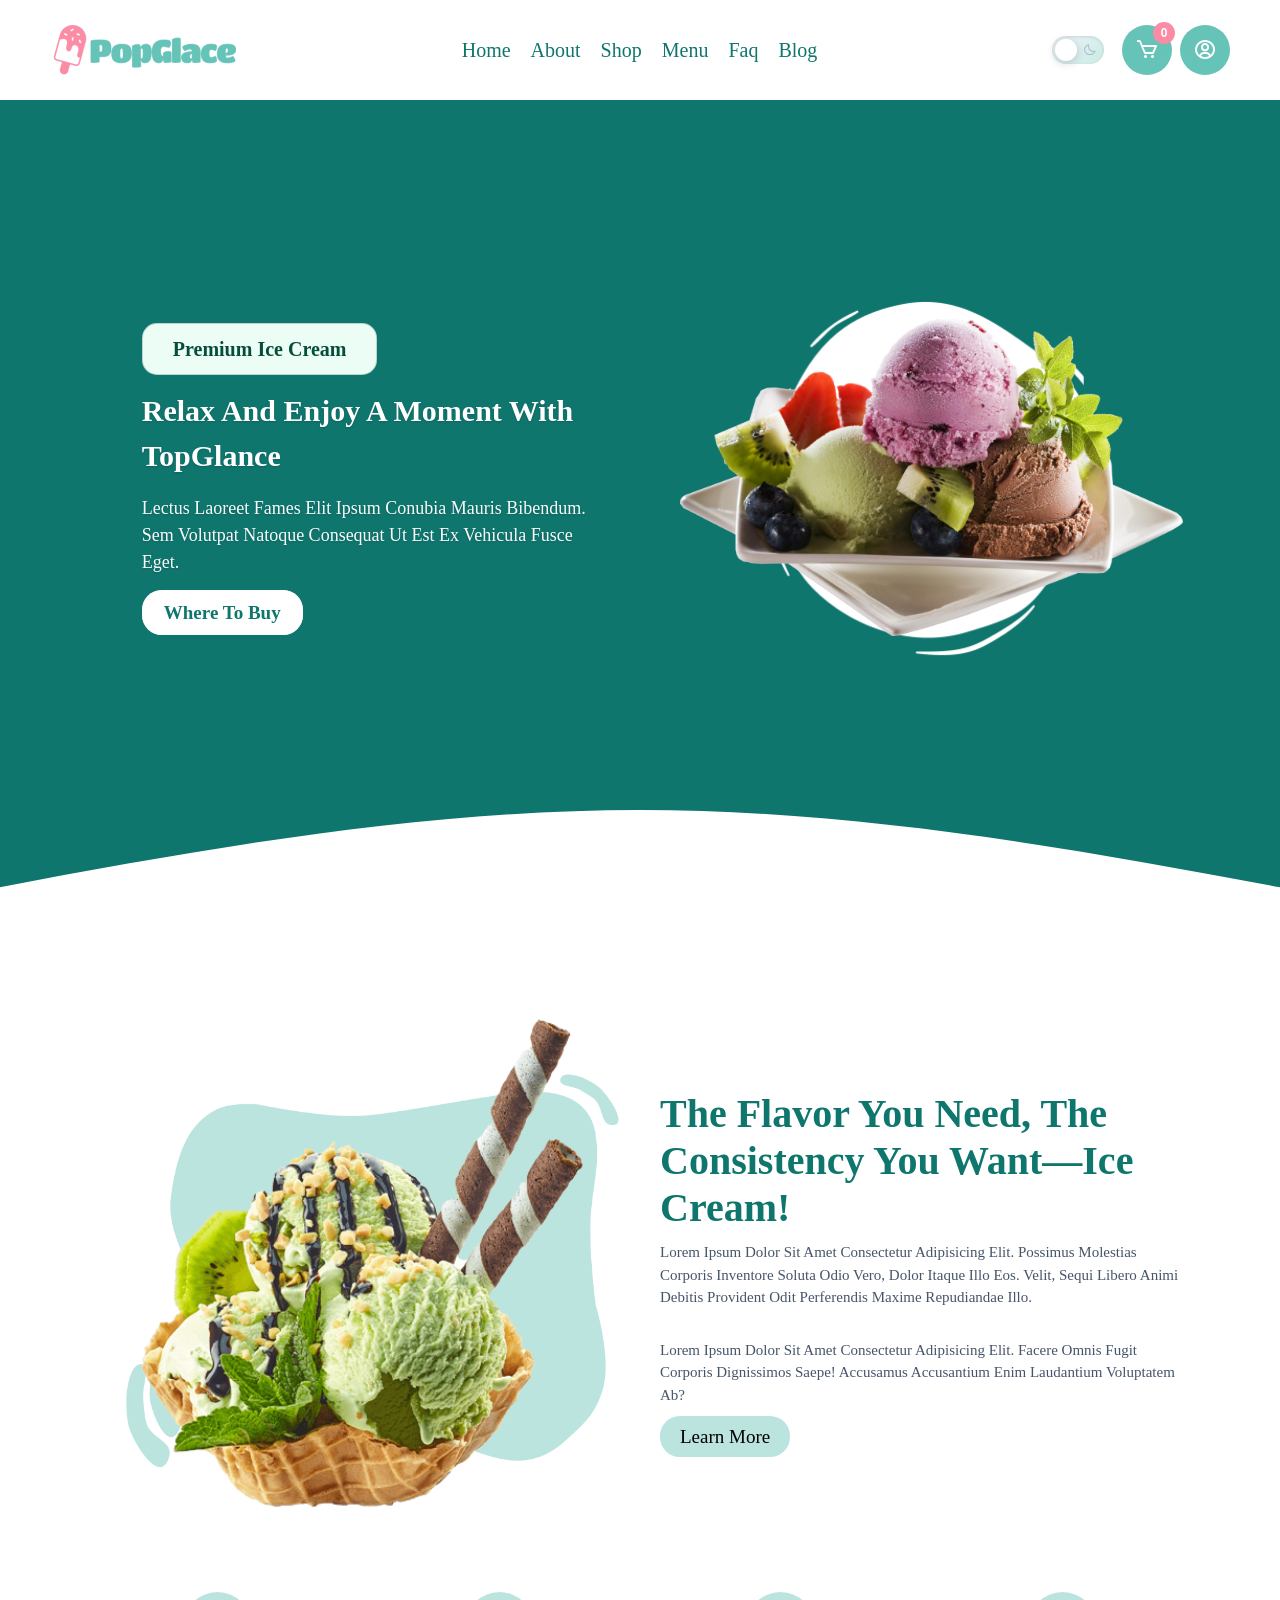
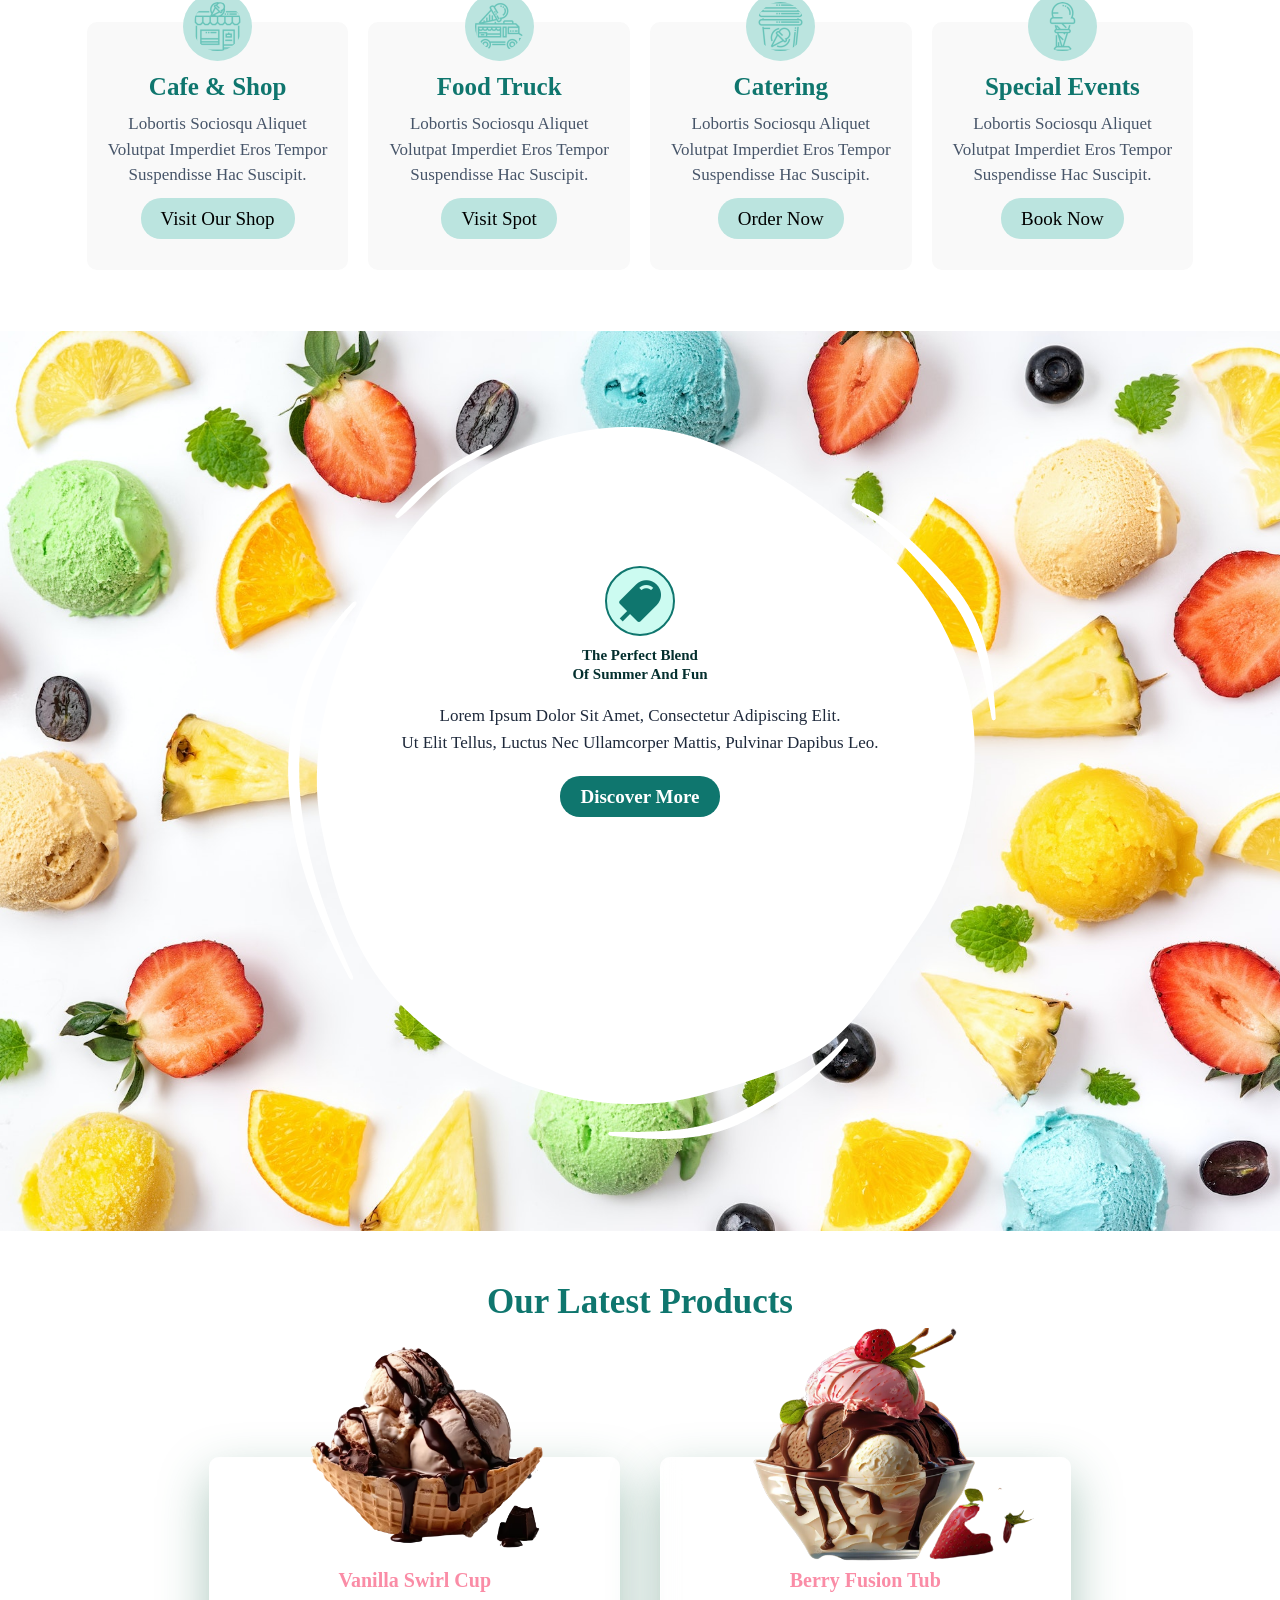
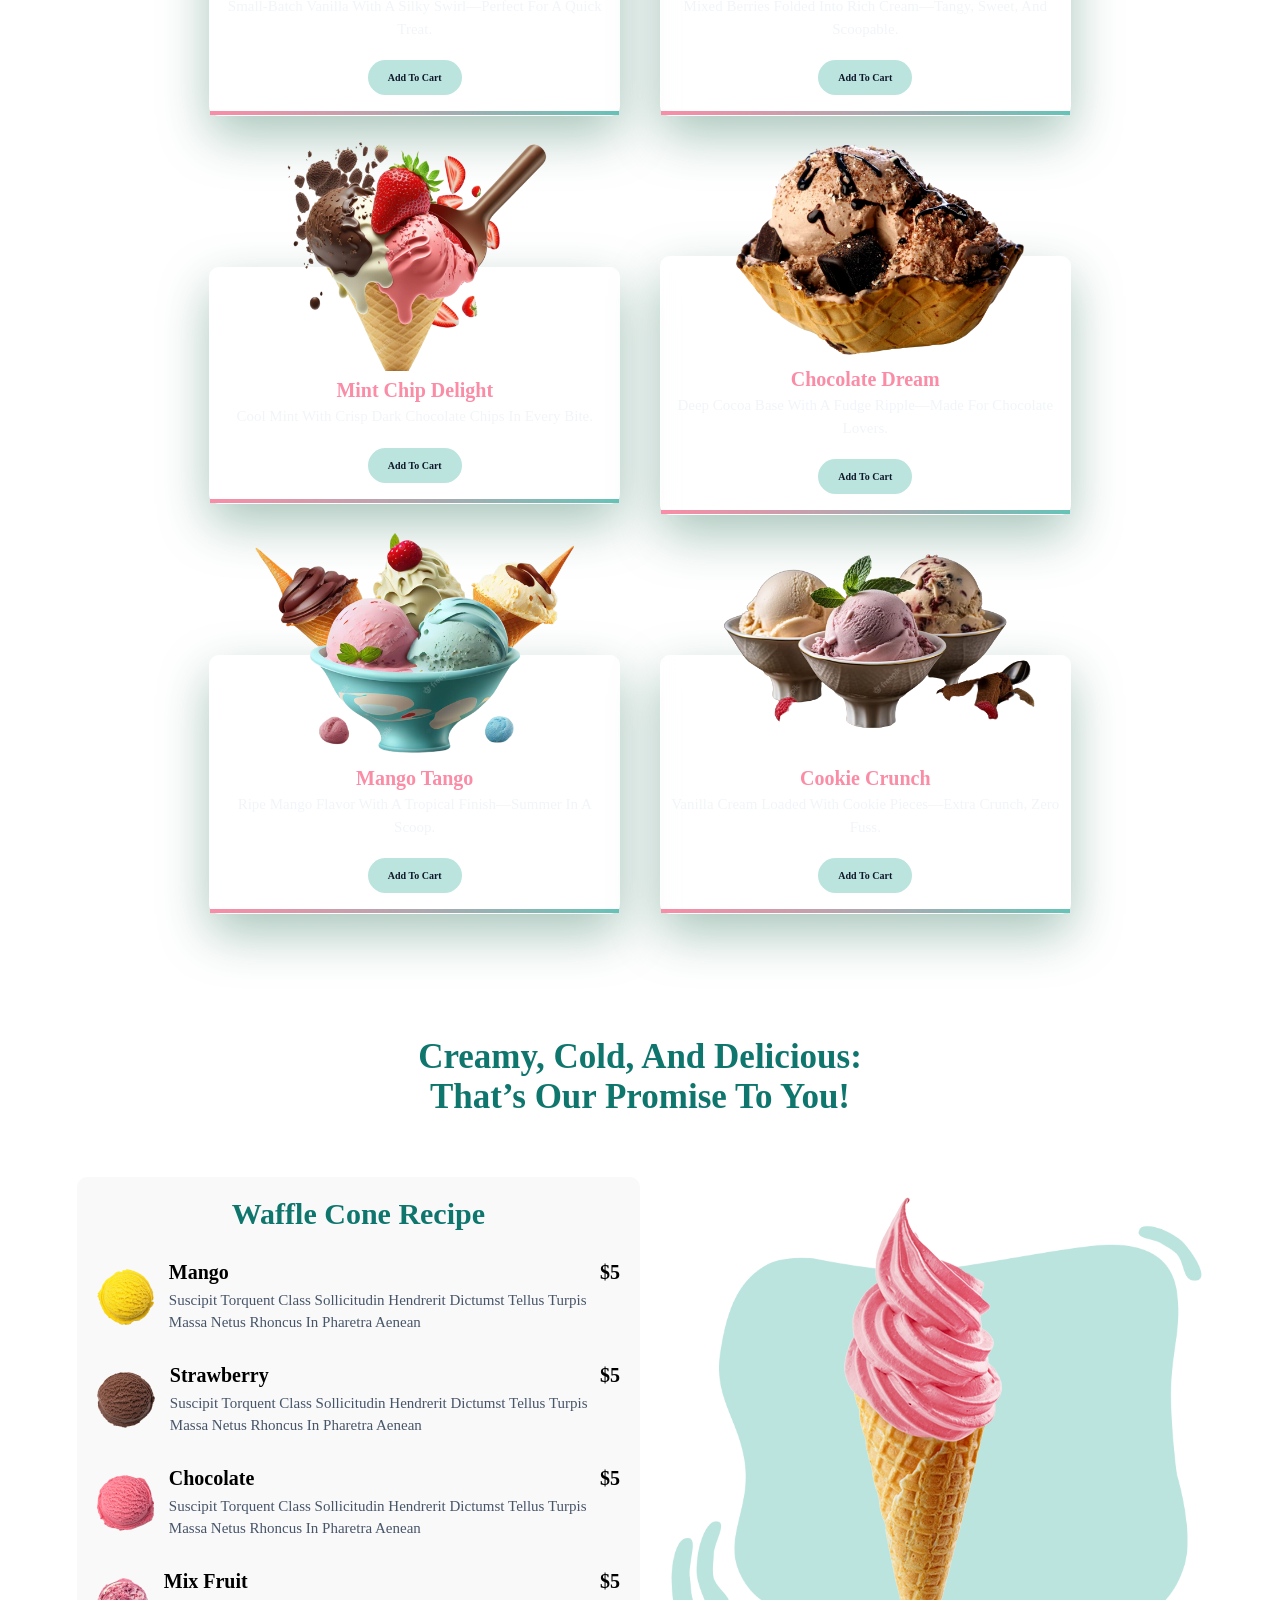
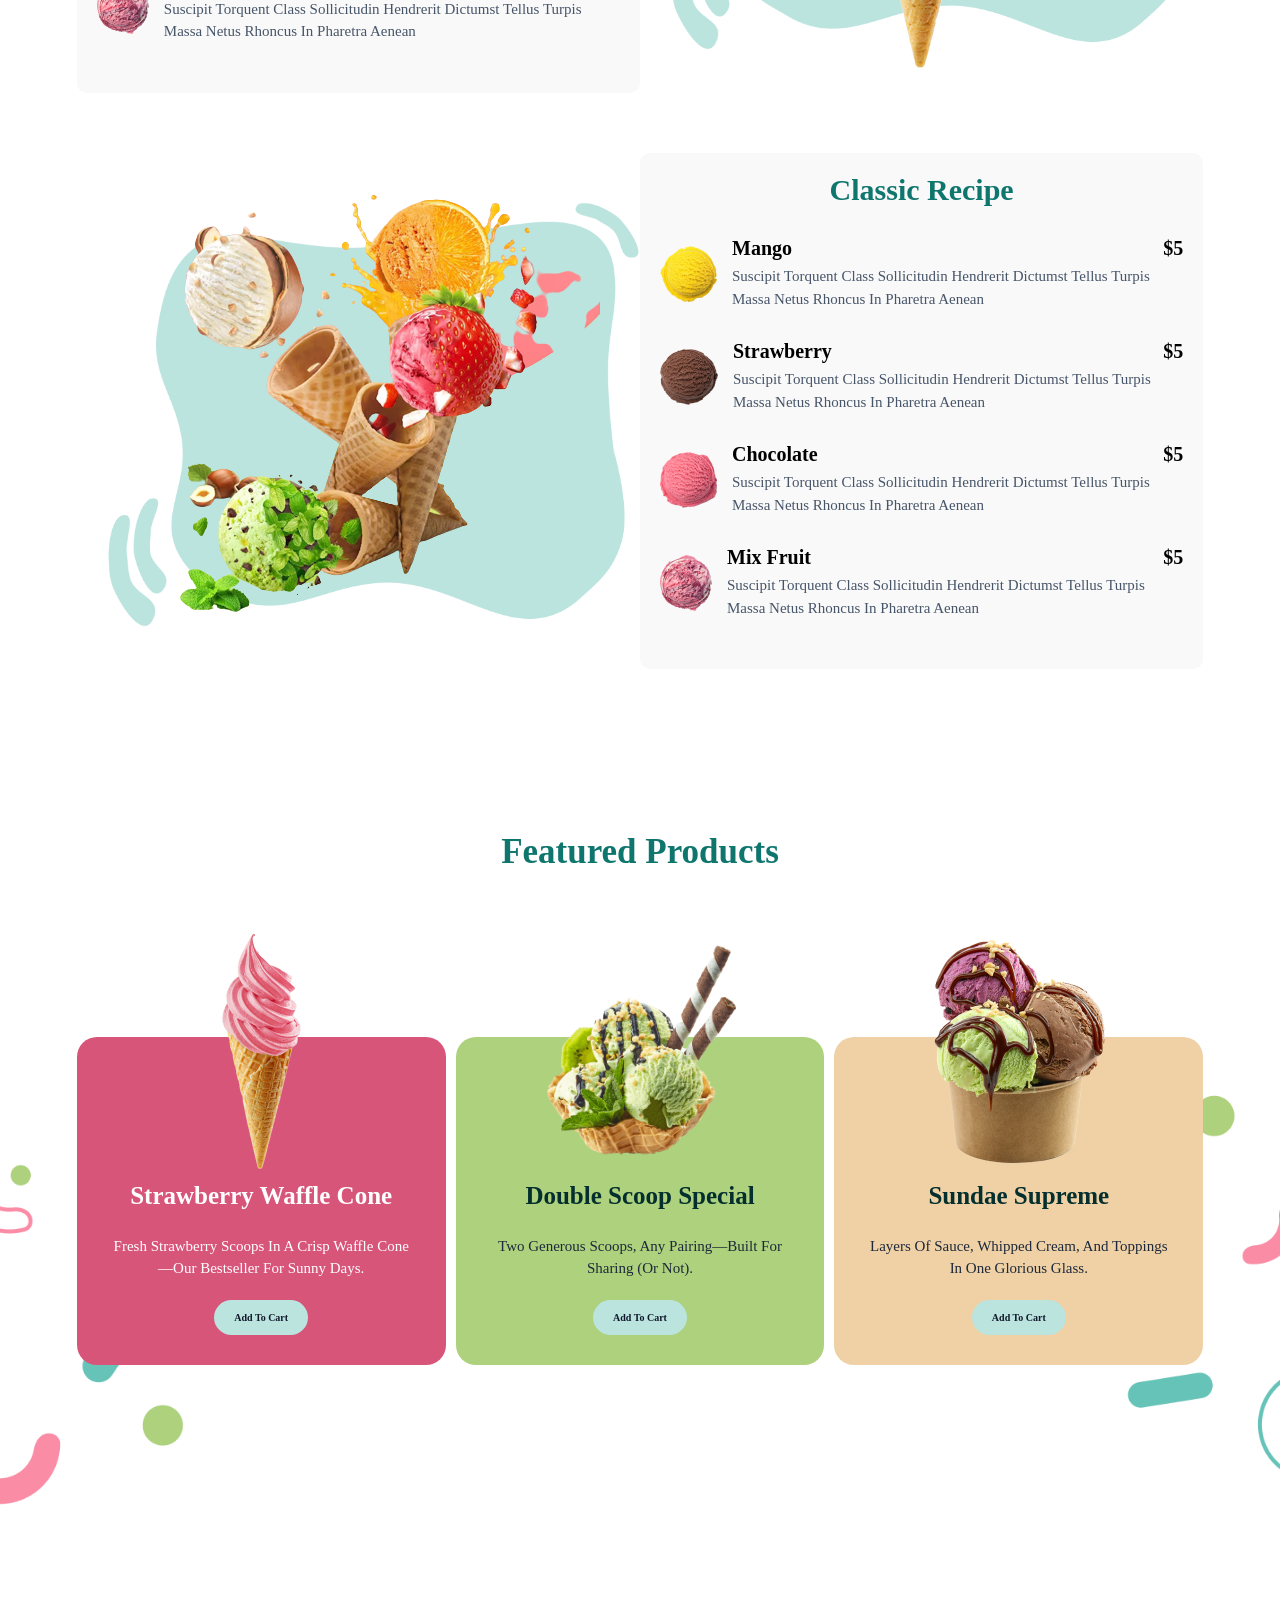
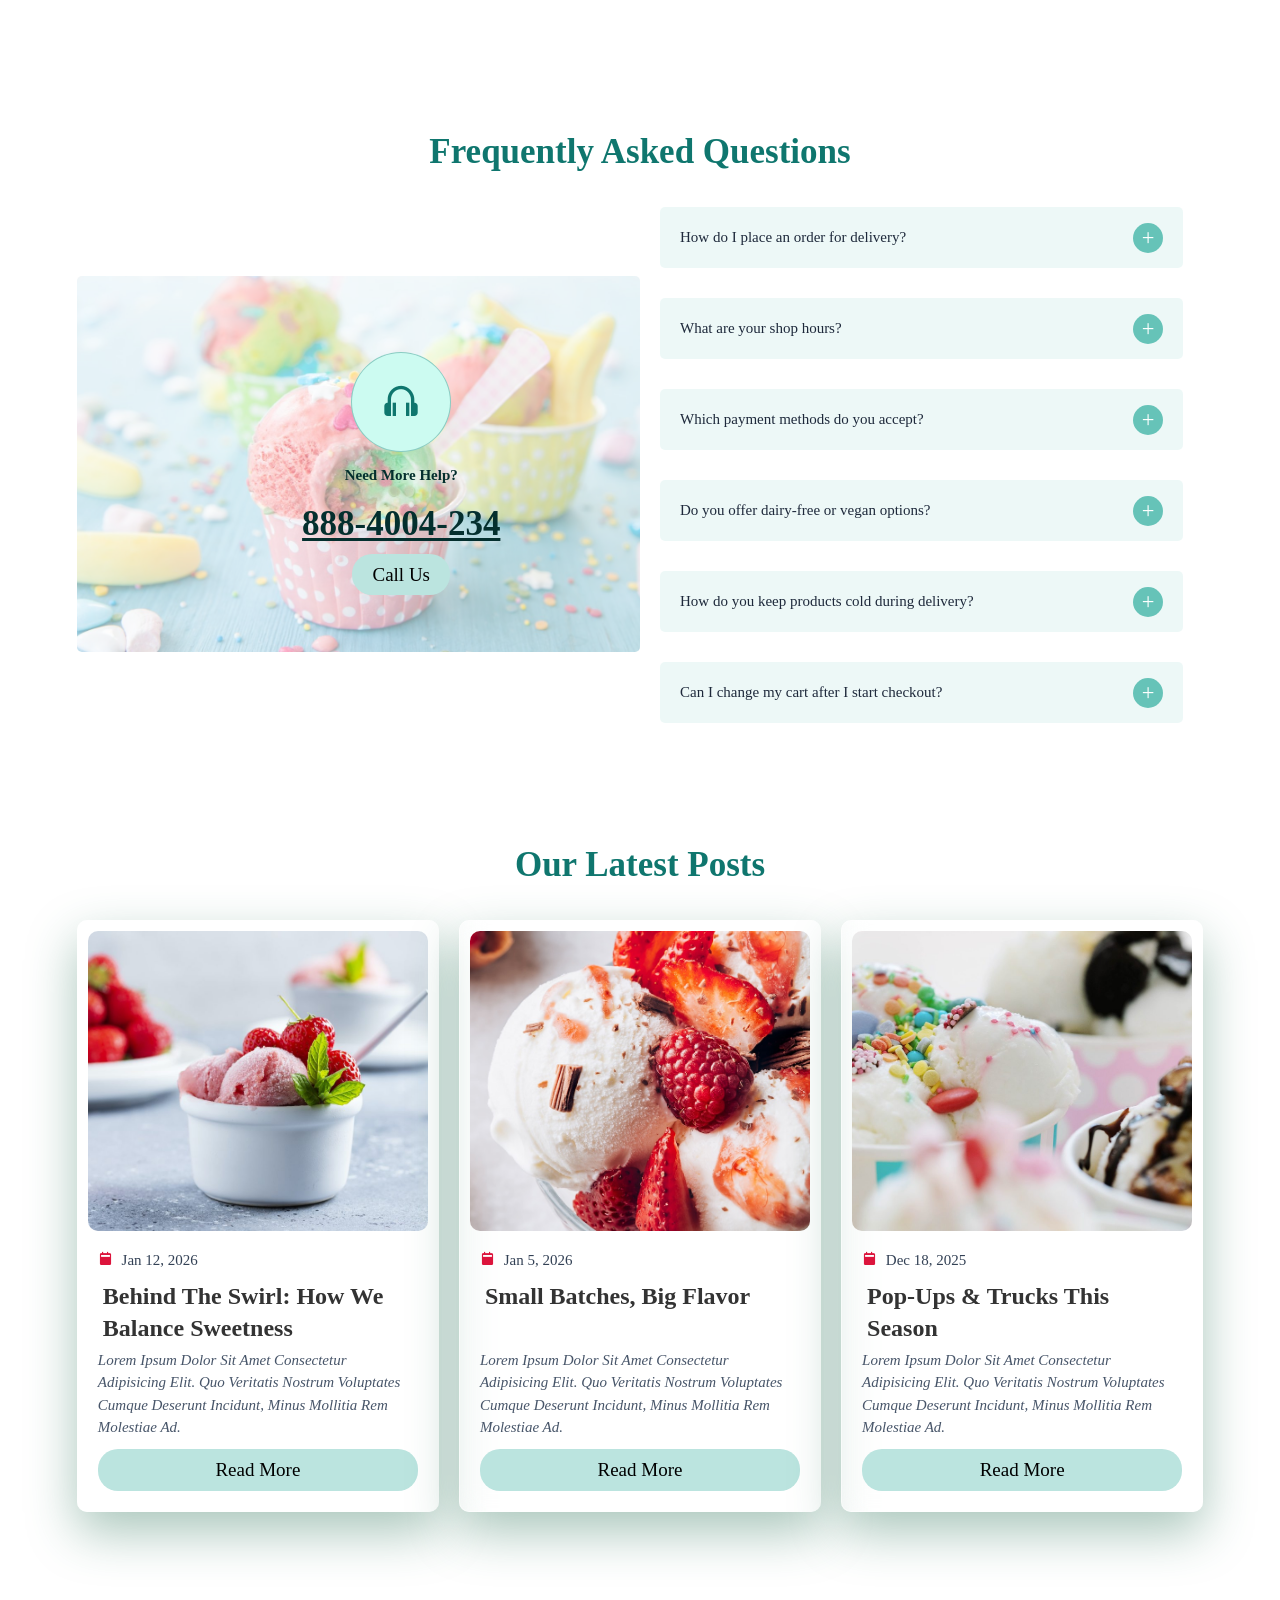
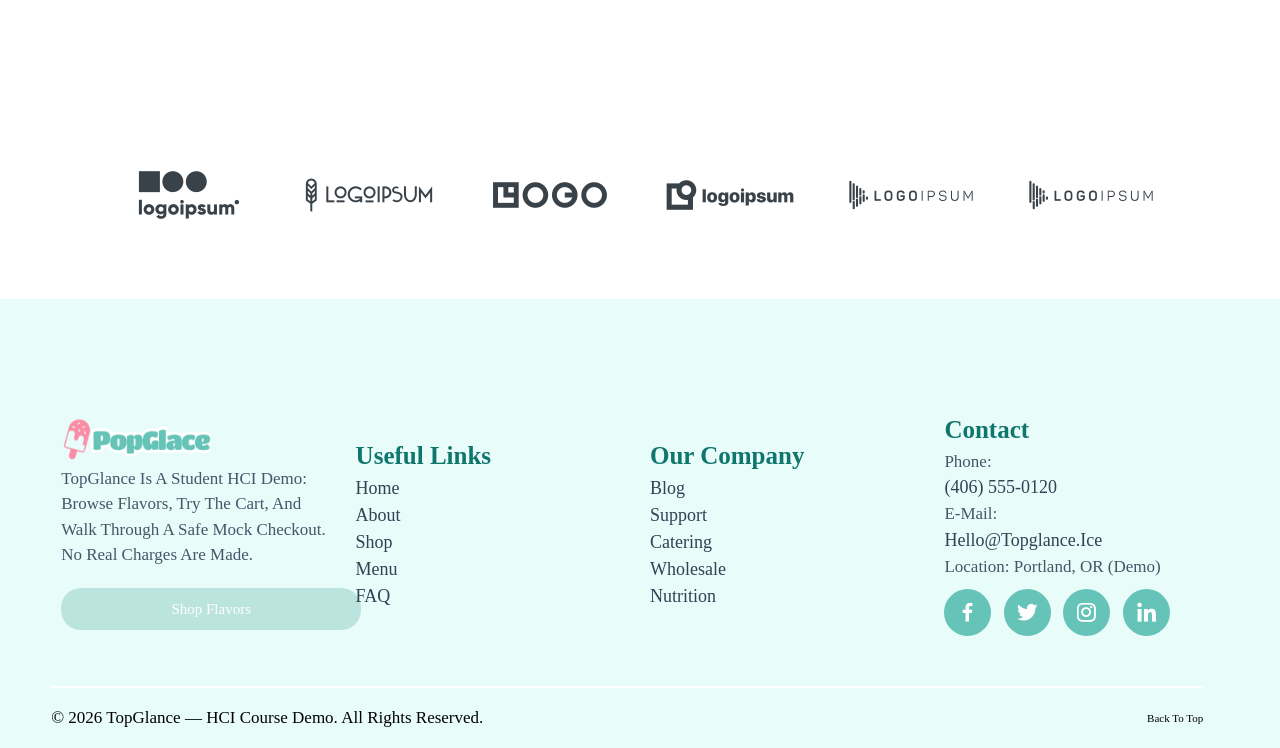
==== commit 80d928a0: "Enhance accessibility and improve navigation in index.html and script.js - Updated index.html to inc" ====
--- a/index.html
+++ b/index.html
@@ -31,7 +31,7 @@
 	<body>
 		<a href="#main-content" class="skip-link">Skip to main content</a>
 		<!-- header section -->
-		<header>
+		<header role="banner">
 			<a href="#home"
 				><img src="images/logo.png" alt="TopGlance Ice Cream"
 			/></a>
@@ -72,13 +72,14 @@
 						aria-label="Shopping cart"
 						aria-expanded="false"
 						aria-controls="cartPanel">
-						<i class="bx bx-cart"></i>
+						<i class="bx bx-cart" aria-hidden="true"></i>
 						<span class="cart-badge" id="cartBadge">0</span>
 					</button>
 					<div
 						class="nav-panel cart-panel"
 						id="cartPanel"
 						role="dialog"
+						aria-modal="true"
 						aria-labelledby="cartPanelTitle"
 						hidden>
 						<div class="nav-panel-head">
@@ -112,12 +113,13 @@
 						aria-label="Account"
 						aria-expanded="false"
 						aria-controls="profilePanel">
-						<i class="bx bx-user-circle"></i>
+						<i class="bx bx-user-circle" aria-hidden="true"></i>
 					</button>
 					<div
 						class="nav-panel profile-panel"
 						id="profilePanel"
 						role="dialog"
+						aria-modal="true"
 						aria-labelledby="profilePanelTitle"
 						hidden>
 						<div class="nav-panel-head">
@@ -144,7 +146,7 @@
 							<span class="saved-card-label">Saved card</span>
 							<div class="saved-card">
 								<div class="saved-card-top">
-									<i class="bx bx-credit-card"></i>
+									<i class="bx bx-credit-card" aria-hidden="true"></i>
 									<span class="saved-card-brand">Visa</span>
 								</div>
 								<p class="saved-card-number">•••• •••• •••• 4242</p>
@@ -205,45 +207,57 @@
 							omnis fugit corporis dignissimos saepe! Accusamus accusantium enim
 							laudantium voluptatem ab?
 						</p>
-						<a href="" class="btn">learn more</a>
+						<a href="#about" class="btn">learn more</a>
 					</div>
 				</div>
 				<div class="box-container">
 					<div class="box">
-						<img src="images/group.png" alt="" />
+						<img
+							src="images/group.png"
+							alt=""
+							role="presentation" />
 						<h3>Cafe &amp; shop</h3>
 						<p>
 							Lobortis sociosqu aliquet volutpat imperdiet eros tempor
 							suspendisse hac suscipit.
 						</p>
-						<a href="" class="btn">visit our shop</a>
+						<a href="#shop" class="btn">visit our shop</a>
 					</div>
 					<div class="box">
-						<img src="images/group0.png" alt="" />
+						<img
+							src="images/group0.png"
+							alt=""
+							role="presentation" />
 						<h3>Food truck</h3>
 						<p>
 							Lobortis sociosqu aliquet volutpat imperdiet eros tempor
 							suspendisse hac suscipit.
 						</p>
-						<a href="" class="btn">visit spot</a>
+						<a href="#about" class="btn">visit spot</a>
 					</div>
 					<div class="box">
-						<img src="images/group1.png" alt="" />
+						<img
+							src="images/group1.png"
+							alt=""
+							role="presentation" />
 						<h3>Catering</h3>
 						<p>
 							Lobortis sociosqu aliquet volutpat imperdiet eros tempor
 							suspendisse hac suscipit.
 						</p>
-						<a href="" class="btn">order now</a>
+						<a href="#shop" class="btn">order now</a>
 					</div>
 					<div class="box">
-						<img src="images/group2.png" alt="" />
+						<img
+							src="images/group2.png"
+							alt=""
+							role="presentation" />
 						<h3>Special events</h3>
 						<p>
 							Lobortis sociosqu aliquet volutpat imperdiet eros tempor
 							suspendisse hac suscipit.
 						</p>
-						<a href="" class="btn">book now</a>
+						<a href="#faq" class="btn">book now</a>
 					</div>
 				</div>
 			</section>
@@ -259,7 +273,7 @@
 						Lorem ipsum dolor sit amet, consectetur adipiscing elit. <br />
 						Ut elit tellus, luctus nec ullamcorper mattis, pulvinar dapibus leo.
 					</p>
-					<a href="" class="btn">discover more</a>
+					<a href="#menu" class="btn">discover more</a>
 				</div>
 			</div>
 			<!-- shop section -->
@@ -388,7 +402,10 @@
 					<div class="recipe">
 						<h3>Waffle cone recipe</h3>
 						<div class="detail">
-							<img src="images/recipe.png" alt="" />
+							<img
+								src="images/recipe.png"
+								alt=""
+								role="presentation" />
 							<div>
 								<h3><span>mango</span><span>$5</span></h3>
 								<p>
@@ -398,7 +415,10 @@
 							</div>
 						</div>
 						<div class="detail">
-							<img src="images/recipe0.png" alt="" />
+							<img
+								src="images/recipe0.png"
+								alt=""
+								role="presentation" />
 							<div>
 								<h3><span>Strawberry</span><span>$5</span></h3>
 								<p>
@@ -408,7 +428,10 @@
 							</div>
 						</div>
 						<div class="detail">
-							<img src="images/recipe1.png" alt="" />
+							<img
+								src="images/recipe1.png"
+								alt=""
+								role="presentation" />
 							<div>
 								<h3><span>chocolate</span><span>$5</span></h3>
 								<p>
@@ -418,7 +441,10 @@
 							</div>
 						</div>
 						<div class="detail">
-							<img src="images/recipe2.png" alt="" />
+							<img
+								src="images/recipe2.png"
+								alt=""
+								role="presentation" />
 							<div>
 								<h3><span>mix fruit</span><span>$5</span></h3>
 								<p>
@@ -441,7 +467,10 @@
 					<div class="recipe">
 						<h3>Classic recipe</h3>
 						<div class="detail">
-							<img src="images/recipe.png" alt="" />
+							<img
+								src="images/recipe.png"
+								alt=""
+								role="presentation" />
 							<div>
 								<h3><span>mango</span><span>$5</span></h3>
 								<p>
@@ -451,7 +480,10 @@
 							</div>
 						</div>
 						<div class="detail">
-							<img src="images/recipe0.png" alt="" />
+							<img
+								src="images/recipe0.png"
+								alt=""
+								role="presentation" />
 							<div>
 								<h3><span>Strawberry</span><span>$5</span></h3>
 								<p>
@@ -461,7 +493,10 @@
 							</div>
 						</div>
 						<div class="detail">
-							<img src="images/recipe1.png" alt="" />
+							<img
+								src="images/recipe1.png"
+								alt=""
+								role="presentation" />
 							<div>
 								<h3><span>chocolate</span><span>$5</span></h3>
 								<p>
@@ -471,7 +506,10 @@
 							</div>
 						</div>
 						<div class="detail">
-							<img src="images/recipe2.png" alt="" />
+							<img
+								src="images/recipe2.png"
+								alt=""
+								role="presentation" />
 							<div>
 								<h3><span>mix fruit</span><span>$5</span></h3>
 								<p>
@@ -542,8 +580,10 @@
 				</div>
 			</section>
 			<!-- contact section -->
-			<section class="faq" id="faq">
-				<h2 class="heading">Frequently asked questions</h2>
+			<section class="faq" id="faq" aria-labelledby="faqSectionHeading">
+				<h2 class="heading" id="faqSectionHeading">
+					Frequently asked questions
+				</h2>
 				<div class="box-container">
 					<div class="img-box">
 						<div class="overlay"></div>
@@ -555,7 +595,10 @@
 							<a href="tel:+18884004234" class="btn">Call us</a>
 						</div>
 					</div>
-					<div class="accordion">
+					<div
+						class="accordion"
+						role="region"
+						aria-labelledby="faqSectionHeading">
 						<div class="contentBox">
 							<button
 								type="button"
@@ -700,7 +743,7 @@
 					<i class="bx bxs-quote-right-alt" aria-hidden="true"></i>
 				</h2>
 				<div class="box-container">
-					<div class="box">
+					<div class="box" id="blog-post-1" tabindex="-1">
 						<img
 							src="images/blog.jpg"
 							alt="Colorful ice cream scoops in a waffle bowl" />
@@ -715,10 +758,14 @@
 								veritatis nostrum voluptates cumque deserunt incidunt, minus
 								mollitia rem molestiae ad.
 							</p>
-							<a href="#" class="btn">read more</a>
-						</div>
-					</div>
-					<div class="box">
+							<a
+								href="#blog-post-1"
+								class="btn"
+								aria-label="Read more: Behind the swirl (demo, scrolls to this post)"
+								>read more</a>
+						</div>
+					</div>
+					<div class="box" id="blog-post-2" tabindex="-1">
 						<img
 							src="images/blog0.jpg"
 							alt="Kitchen prep for small-batch ice cream" />
@@ -733,10 +780,14 @@
 								veritatis nostrum voluptates cumque deserunt incidunt, minus
 								mollitia rem molestiae ad.
 							</p>
-							<a href="#" class="btn">read more</a>
-						</div>
-					</div>
-					<div class="box">
+							<a
+								href="#blog-post-2"
+								class="btn"
+								aria-label="Read more: Small batches, big flavor (demo, scrolls to this post)"
+								>read more</a>
+						</div>
+					</div>
+					<div class="box" id="blog-post-3" tabindex="-1">
 						<img
 							src="images/blog1.jpg"
 							alt="Summer outdoor seating at TopGlance cafe" />
@@ -751,7 +802,11 @@
 								veritatis nostrum voluptates cumque deserunt incidunt, minus
 								mollitia rem molestiae ad.
 							</p>
-							<a href="#" class="btn">read more</a>
+							<a
+								href="#blog-post-3"
+								class="btn"
+								aria-label="Read more: Pop-ups and trucks this season (demo, scrolls to this post)"
+								>read more</a>
 						</div>
 					</div>
 				</div>
@@ -769,7 +824,7 @@
 			</section>
 		</main>
 		<!-- footer section -->
-		<footer>
+		<footer role="contentinfo">
 			<div class="content">
 				<div class="box">
 					<img src="images/logo.png" alt="TopGlance Ice Cream" />
@@ -1037,6 +1092,13 @@
 			</div>
 		</div>
 
+		<div
+			id="checkoutAnnounce"
+			class="visually-hidden"
+			role="status"
+			aria-live="polite"
+			aria-atomic="true"></div>
+
 		<div class="toast" id="toast" role="status" aria-live="polite" hidden></div>
 
 		<script src="script.js"></script>
--- a/style.css
+++ b/style.css
@@ -2,6 +2,22 @@
 	--green: #76a713;
 	--header-bg: #ffffff;
 	--focus-ring: #66c3b8;
+	/* Darker teal for text on white — improves contrast vs. #66c3b8 alone */
+	--link-text: #0f766e;
+	--heading-teal: #0f766e;
+	/* WCAG-friendly text on white / near-white (promo card, etc.) */
+	--text-on-light: #1e293b;
+	--title-on-light: #042f2e;
+	/* Motion: one easing curve sitewide (avoids “all” + layout-shift flicker) */
+	--ease-ui: cubic-bezier(0.37, 1.14, 0.26, 1.24);
+	--t-fast: 0.22s;
+	--t-normal: 0.35s;
+	--t-slow: 0.5s;
+	--t-reveal: 0.55s;
+	/* Hero: dark enough for white copy; badge stays light with dark text */
+	--hero-bg: #0f766e;
+	--hero-badge-bg: #ecfdf5;
+	--hero-badge-text: #064e3b;
 }
 
 .skip-link {
@@ -23,25 +39,20 @@
 	outline-offset: 2px;
 }
 
-@media (prefers-reduced-motion: reduce) {
-	html {
-		scroll-behavior: auto;
-	}
-	*,
-	*::before,
-	*::after {
-		transition-duration: 0.01ms !important;
-		animation-duration: 0.01ms !important;
-		animation-iteration-count: 1 !important;
-	}
-}
 * {
 	margin: 0;
 	padding: 0;
 	box-sizing: border-box;
 	text-transform: capitalize;
 	text-decoration: none;
-	transition: all 0.5s cubic-bezier(0.37, 1.14, 0.26, 1.24);
+}
+*,
+*::before,
+*::after {
+	transition-property: color, background-color, border-color, box-shadow, opacity,
+		transform, filter, outline-color, outline-offset, text-decoration-color;
+	transition-duration: var(--t-normal);
+	transition-timing-function: var(--ease-ui);
 }
 *::selection {
 	background-color: var(--green);
@@ -68,7 +79,9 @@
 	text-align: center;
 	font-size: 1.9rem;
 	color: #000;
-	transition: 0.5s;
+	transition: background-color var(--t-slow) var(--ease-ui),
+		color var(--t-slow) var(--ease-ui), transform var(--t-slow) var(--ease-ui),
+		box-shadow var(--t-slow) var(--ease-ui);
 }
 
 .btn:hover {
@@ -86,7 +99,7 @@
 }
 h1 {
 	font-size: 3.5rem;
-	color: #66c3b8;
+	color: var(--heading-teal);
 	text-transform: capitalize;
 	margin-bottom: 1.5rem;
 	text-align: center;
@@ -95,7 +108,7 @@
 /* Section titles (one h1 per page — hero); mirrors former h1.section headings */
 h2.heading {
 	font-size: 3.5rem;
-	color: #66c3b8;
+	color: var(--heading-teal);
 	text-transform: capitalize;
 	margin-bottom: 1.5rem;
 	text-align: center;
@@ -103,7 +116,7 @@
 
 .features > h2 {
 	font-size: 3.5rem;
-	color: #66c3b8;
+	color: var(--heading-teal);
 	text-transform: capitalize;
 	margin-bottom: 1.5rem;
 	text-align: center;
@@ -155,7 +168,7 @@
 }
 header .navbar ul li a {
 	font-size: 2rem;
-	color: #66c3b8;
+	color: var(--link-text);
 }
 header .navbar ul li a:hover {
 	color: #fa8ca6;
@@ -178,16 +191,17 @@
 	justify-content: center;
 	background-color: #66c3b8;
 	color: #fff;
-	border: none;
+	border: 1px solid transparent;
 	border-radius: 50%;
 	font-size: 2.4rem;
-	transition: 0.5s;
+	transition: background-color var(--t-slow) var(--ease-ui),
+		border-color var(--t-slow) var(--ease-ui), color var(--t-slow) var(--ease-ui);
 	position: relative;
 }
 header .nav-icon-btn:hover {
 	border: 1px solid #66c3b8;
 	background-color: #bbe4df;
-	color: #fff;
+	color: #0f172a;
 }
 header .theme-switch {
 	border: none;
@@ -216,9 +230,8 @@
 	border-radius: 999px;
 	background: linear-gradient(135deg, #f1f5f9 0%, #c8ebe4 100%);
 	box-shadow: inset 0 1px 3px rgba(15, 23, 42, 0.12);
-	transition:
-		background 0.35s ease,
-		box-shadow 0.35s ease;
+	transition: background var(--t-normal) var(--ease-ui),
+		box-shadow var(--t-normal) var(--ease-ui);
 }
 html[data-theme="dark"] header .theme-switch-track {
 	background: linear-gradient(135deg, #475569 0%, #1e293b 100%);
@@ -231,9 +244,7 @@
 	font-size: 1.4rem;
 	z-index: 0;
 	pointer-events: none;
-	transition:
-		opacity 0.25s ease,
-		color 0.25s ease;
+	transition: opacity var(--t-fast) var(--ease-ui), color var(--t-fast) var(--ease-ui);
 }
 header .theme-switch-icon--sun {
 	left: 7px;
@@ -266,10 +277,8 @@
 	background: #fff;
 	box-shadow: 0 2px 8px rgba(15, 23, 42, 0.2);
 	z-index: 1;
-	transition:
-		transform 0.35s cubic-bezier(0.37, 1.14, 0.26, 1.24),
-		background 0.25s ease,
-		box-shadow 0.25s ease;
+	transition: transform var(--t-normal) var(--ease-ui),
+		background var(--t-fast) var(--ease-ui), box-shadow var(--t-fast) var(--ease-ui);
 }
 html[data-theme="dark"] header .theme-switch-thumb {
 	transform: translateX(24px);
@@ -385,7 +394,7 @@
 	word-break: break-word;
 }
 header .cart-line-meta {
-	color: #666;
+	color: #64748b;
 	font-size: 1.35rem;
 	text-align: left;
 	overflow-wrap: anywhere;
@@ -403,9 +412,9 @@
 	width: 28px;
 	height: 28px;
 	border-radius: 8px;
-	border: 1px solid #66c3b8;
+	border: 1px solid var(--heading-teal);
 	background: #fff;
-	color: #66c3b8;
+	color: var(--heading-teal);
 	cursor: pointer;
 	font-size: 1.6rem;
 	line-height: 1;
@@ -427,7 +436,7 @@
 }
 header .cart-empty {
 	font-size: 1.6rem;
-	color: #888;
+	color: #64748b;
 	text-align: center;
 	padding: 1.5rem 0.5rem;
 }
@@ -480,7 +489,7 @@
 	font-size: 1.7rem;
 }
 header .profile-meta span {
-	color: #777;
+	color: #475569;
 }
 header .profile-hint {
 	font-size: 1.45rem;
@@ -494,7 +503,7 @@
 }
 header .saved-card-label {
 	font-size: 1.35rem;
-	color: #66c3b8;
+	color: var(--heading-teal);
 	display: block;
 	margin-bottom: 0.6rem;
 	text-align: left;
@@ -563,7 +572,7 @@
 	max-width: 90vw;
 	text-align: center;
 	text-transform: none;
-	transition: transform 0.35s cubic-bezier(0.37, 1.14, 0.26, 1.24);
+	transition: transform var(--t-normal) var(--ease-ui);
 }
 .toast.is-visible {
 	transform: translateX(-50%) translateY(0);
@@ -652,7 +661,7 @@
 .checkout-dialog .checkout-head h2 {
 	margin: 0;
 	font-size: 2.2rem;
-	color: #66c3b8;
+	color: var(--heading-teal);
 	text-align: left;
 }
 .checkout-dialog .panel-close {
@@ -660,7 +669,7 @@
 	background: transparent;
 	font-size: 2.8rem;
 	line-height: 1;
-	color: #66c3b8;
+	color: var(--heading-teal);
 	cursor: pointer;
 	padding: 0 0.4rem;
 }
@@ -679,7 +688,7 @@
 	flex: 1;
 	text-align: center;
 	font-size: 1.2rem;
-	color: #94a3b8;
+	color: #64748b;
 	text-transform: none;
 }
 .checkout-progress-step .checkout-step-num {
@@ -947,7 +956,7 @@
 .home {
 	margin-top: 5rem;
 	min-height: 95vh;
-	background-color: #66c3b8;
+	background-color: var(--hero-bg);
 	display: flex;
 	align-items: center;
 	justify-content: center;
@@ -996,19 +1005,36 @@
 }
 .home span {
 	font-size: 2rem;
-	background-color: #bbe4df;
+	background-color: var(--hero-badge-bg);
+	color: var(--hero-badge-text);
+	font-weight: 600;
 	padding: 1rem 3rem;
 	border-radius: 15px;
+	border: 1px solid rgba(6, 78, 59, 0.22);
 }
 .home h1 {
 	font-size: 3rem;
 	margin: 1.5rem 0;
 	color: #fff;
 	text-align: left;
+	text-shadow: 0 1px 2px rgba(15, 23, 42, 0.22);
 }
 .home p {
 	font-size: 1.8rem;
 	margin-bottom: 1rem;
+	color: rgba(255, 255, 255, 0.98);
+	text-shadow: 0 1px 2px rgba(15, 23, 42, 0.2);
+}
+.home .box .btn {
+	background-color: #fff;
+	color: var(--hero-bg);
+	font-weight: 700;
+	border: 2px solid rgba(255, 255, 255, 0.65);
+}
+.home .box .btn:hover {
+	background-color: var(--hero-badge-bg);
+	color: var(--hero-badge-text);
+	border-color: rgba(6, 78, 59, 0.25);
 }
 .home .box-container .box:nth-child(2) {
 	display: flex;
@@ -1063,11 +1089,11 @@
 }
 .about .row .content h2 {
 	font-size: 4rem;
-	color: #66c3b8;
+	color: var(--heading-teal);
 }
 .about .row .content p {
 	font-size: 1.5rem;
-	color: #666;
+	color: #475569;
 	padding: 1rem 0;
 	line-height: 1.5;
 	margin-bottom: 1rem;
@@ -1095,18 +1121,18 @@
 	padding: 1rem;
 }
 .about .box-container .box h3 {
-	color: #66c3b8;
+	color: var(--heading-teal);
 	font-size: 2.5rem;
 	padding: 1rem 0;
 }
 .about .box-container .box p {
-	color: #666;
+	color: #475569;
 	font-size: 1.7rem;
 	line-height: 1.5;
 	margin-bottom: 2rem;
 }
 .container {
-	width: 100vw;
+	width: 100%;
 	min-height: 100vh;
 	background-image: url("images/bg.jpg");
 	background-position: center center;
@@ -1122,6 +1148,13 @@
 	text-align: center;
 	top: 25%;
 }
+.container .detail h2 {
+	color: var(--title-on-light);
+	max-width: 28ch;
+	margin-inline: auto;
+	line-height: 1.25;
+	font-weight: 700;
+}
 .container .detail i {
 	margin: 1rem auto;
 	width: 70px;
@@ -1130,15 +1163,29 @@
 	display: flex;
 	align-items: center;
 	justify-content: center;
-	background-color: #bbe4df;
-	color: #66c3b8;
+	background-color: #ccfbf1;
+	color: #0f766e;
+	border: 2px solid #0f766e;
 	font-size: 5rem;
-}
+	box-sizing: border-box;
+}
+.container .detail p,
 .container p {
 	font-size: 1.7rem;
 	margin: 2rem;
 	margin-bottom: 3rem;
-	color: #666;
+	color: var(--text-on-light);
+	line-height: 1.55;
+}
+.container .detail .btn {
+	background-color: #0f766e;
+	color: #fff;
+	font-weight: 600;
+}
+.container .detail .btn:hover {
+	background-color: #0d9488;
+	color: #fff;
+	transform: scale(1.05);
 }
 .features {
 	background-image: url("images/bg_img1.png");
@@ -1165,7 +1212,20 @@
 	text-transform: capitalize;
 	font-size: 2.5rem;
 }
-html[data-theme="dark"] .features .box-container .box h3 {
+/* Pastel cards (.two / .three): dark copy reads on light fills; .one stays light-on-pink */
+.features .box-container .two,
+.features .box-container .three {
+	color: var(--text-on-light);
+}
+.features .box-container .two h3,
+.features .box-container .three h3 {
+	color: var(--title-on-light);
+}
+.features .box-container .two p,
+.features .box-container .three p {
+	color: var(--text-on-light);
+}
+html[data-theme="dark"] .features .box-container .one h3 {
 	color: #f1f5f9;
 }
 .features .box-container .box p {
@@ -1187,7 +1247,7 @@
 	object-fit: contain;
 	vertical-align: middle;
 	margin-top: -14rem;
-	transition: 0.5s;
+	transition: transform var(--t-slow) var(--ease-ui);
 }
 .features .box-container .box:hover img {
 	transform: scale(1.2);
@@ -1219,7 +1279,9 @@
 	margin-top: 12rem;
 	cursor: pointer;
 	line-height: 1.5;
-	transition: 0.6s;
+	transition: box-shadow var(--t-reveal) var(--ease-ui),
+		transform var(--t-reveal) var(--ease-ui),
+		background-color var(--t-slow) var(--ease-ui);
 	position: relative;
 }
 .shop .box-container .box::before {
@@ -1244,7 +1306,7 @@
 	font-size: 2rem;
 }
 .shop .box-container .box p {
-	color: lightgray;
+	color: #f1f5f9;
 	font-size: 1.5rem;
 	line-height: 1.5;
 	margin-bottom: 2rem;
@@ -1265,7 +1327,7 @@
 }
 .menu .box-container .recipe > h3 {
 	font-size: 3rem;
-	color: #66c3b8;
+	color: var(--heading-teal);
 	text-align: center;
 	margin-bottom: 1rem;
 	text-transform: capitalize;
@@ -1286,7 +1348,7 @@
 .menu .box-container .recipe .detail p {
 	font-size: 1.5rem;
 	line-height: 1.5;
-	color: grey;
+	color: #475569;
 }
 .menu .box-container .img {
 	flex: 1 1 40rem;
@@ -1311,7 +1373,7 @@
 .faq .box-container img {
 	width: 100%;
 	border-radius: 0.5rem;
-	transition: 0.5s;
+	transition: transform var(--t-slow) var(--ease-ui), opacity var(--t-slow) var(--ease-ui);
 }
 
 .faq .box-container .img-box .overlay {
@@ -1334,18 +1396,21 @@
 	width: 100px;
 	height: 100px;
 	font-size: 4rem;
-	color: #66c3b8;
-	background-color: #bbe4df;
+	color: var(--heading-teal);
+	background-color: #ccfbf1;
+	border: 1px solid rgba(15, 118, 110, 0.35);
 	border-radius: 50%;
 	line-height: 100px;
 	margin-bottom: 1.5rem;
 }
 .faq .box-container .detail span {
 	font-size: 1.5rem;
+	color: var(--title-on-light);
+	font-weight: 600;
 }
 .faq .box-container .detail h2 {
 	font-size: 3.5rem;
-	color: #000;
+	color: var(--title-on-light);
 	margin: 2rem 0;
 }
 .accordion .contentBox {
@@ -1358,7 +1423,7 @@
 	width: 100%;
 	padding: 20px 48px 20px 20px;
 	background-color: #bbe4df44;
-	color: #555;
+	color: #1e293b;
 	cursor: pointer;
 	font-size: 1.5rem;
 	border-radius: 0.5rem;
@@ -1397,12 +1462,13 @@
 .accordion .contentBox .content {
 	position: relative;
 	background-color: #f9f9f9;
-	color: gray;
+	color: #475569;
 	line-height: 1.5;
 	font-size: 1.5rem;
 	height: 0;
 	overflow: hidden;
-	transition: 0.5s;
+	transition: height var(--t-reveal) var(--ease-ui),
+		padding var(--t-reveal) var(--ease-ui);
 	overflow-y: auto;
 	border-radius: 0.5rem;
 }
@@ -1417,32 +1483,46 @@
 .post .box-container {
 	display: grid;
 	grid-template-columns: repeat(auto-fit, minmax(35rem, 1fr));
-	align-items: center;
+	align-items: stretch;
 	justify-content: center;
 	flex-wrap: wrap;
 	padding: 2rem 0;
+	gap: 2rem;
 }
 .post .box-container .box {
 	background: rgba(255, 255, 255, 0.03);
 	border: 1px solid rgba(255, 255, 255, 0.5);
 	backdrop-filter: blur(11px);
 	box-shadow: 0 20px 50px rgba(40, 113, 85, 0.4);
-	margin: 2rem 1.5rem;
+	margin: 0;
 	padding: 1rem;
 	border-radius: 10px;
+	display: flex;
+	flex-direction: column;
+	min-height: 0;
+	height: 100%;
+}
+.post .box-container .box:focus-visible {
+	outline: 2px solid var(--focus-ring);
+	outline-offset: 4px;
 }
 .post .box-container .box img {
 	height: 30rem;
 	width: 100%;
 	object-fit: cover;
 	border-radius: 10px;
+	flex-shrink: 0;
 }
 .post .box-container .box .content {
 	padding: 1rem;
+	flex: 1 1 auto;
+	display: flex;
+	flex-direction: column;
+	min-height: 0;
 }
 .post .box-container .box .content span {
 	font-size: 1.5rem;
-	color: #666;
+	color: #334155;
 }
 .post .box-container .box .content span i {
 	padding: 1rem 0;
@@ -1453,6 +1533,8 @@
 	margin: 0.5rem;
 	font-size: 2.4rem;
 	color: #333;
+	min-height: 2.6em;
+	line-height: 1.3;
 }
 .post .box-container .box .content:hover h3 {
 	text-decoration: underline;
@@ -1460,14 +1542,17 @@
 }
 
 .post .box-container .box .content p {
-	color: #666;
+	color: #475569;
 	font-size: 1.5rem;
 	line-height: 1.5;
 	font-style: italic;
-	margin-bottom: 2rem;
+	margin-bottom: 1rem;
+	flex: 1 1 auto;
 }
 .post .box-container .box .content .btn {
 	width: 100%;
+	margin-top: auto;
+	flex-shrink: 0;
 }
 .client {
 	text-align: center;
@@ -1492,7 +1577,7 @@
 	justify-content: center;
 	align-items: center;
 	line-height: 1.5;
-	color: #666;
+	color: #475569;
 }
 footer .content .box {
 	margin: 1rem;
@@ -1508,13 +1593,16 @@
 footer .content h3 {
 	font-size: 2.5rem;
 	text-transform: capitalize;
-	color: #66c3b8;
+	color: var(--heading-teal);
 }
 footer .content a {
 	display: block;
 	text-transform: capitalize;
 	font-size: 18px;
-	color: #666;
+	color: #334155;
+}
+footer .content .box p {
+	color: #475569;
 }
 footer .content .icons a {
 	display: inline-flex;
@@ -1543,12 +1631,16 @@
 	font-size: 2.5rem;
 	cursor: pointer;
 	color: #fff;
-	transition: 0.5s;
+	border: 1px solid transparent;
+	box-sizing: border-box;
+	transition: background-color var(--t-normal) var(--ease-ui),
+		border-color var(--t-normal) var(--ease-ui), color var(--t-normal) var(--ease-ui);
 }
 .icons a:hover i,
 .icons a:focus-visible i {
 	background-color: #bbe4df;
-	border: 1px solid #66c3b8;
+	border-color: #66c3b8;
+	color: #0f766e;
 }
 footer .bottom {
 	width: 90%;
@@ -1566,40 +1658,81 @@
 	text-transform: capitalize;
 }
 
+@media (max-width: 992px) {
+	header {
+		padding: 1rem 2rem;
+	}
+	header .navbar ul li {
+		margin: 0 0.55rem;
+	}
+	header .navbar ul li a {
+		font-size: 1.75rem;
+	}
+	.home .box-container .box:first-child {
+		padding-left: 2.5rem;
+	}
+	.shop .box-container {
+		width: 92%;
+	}
+	.menu .box-container {
+		gap: 2.4rem;
+	}
+	.faq .box-container .detail {
+		left: 50%;
+		transform: translateX(-50%);
+		width: min(80%, 34rem);
+	}
+}
 @media (max-width: 768px) {
 	html {
 		font-size: 55%;
 	}
-	.home .box-container {
-		grid-template-columns: 1fr;
+	section {
+		padding: 6rem 2rem;
+	}
+	header {
+		padding: 1rem 1.4rem;
+		gap: 1rem;
+	}
+	header > a img {
+		max-width: min(180px, 38vw);
+	}
+	header .nav-actions {
+		gap: 0.5rem;
+		margin-left: auto;
 	}
 	header .nav-menu-toggle {
 		display: block;
+		font-size: 4.2rem;
 	}
 	header .navbar {
 		position: fixed;
 		top: -90rem;
 		left: 0;
 		width: 100%;
+		padding: 0 1.4rem;
 		border-top: 1px solid #ccc;
 		opacity: 1;
-		transition: 0.5s;
+		transition: top var(--t-slow) var(--ease-ui);
 	}
 	header .navbar ul {
 		flex-flow: column;
-		padding: 2rem 0;
+		gap: 1rem;
+		padding: 1.6rem;
 		background-color: #fff;
+		border-radius: 0 0 1.6rem 1.6rem;
+		box-shadow: 0 18px 40px rgba(15, 23, 42, 0.12);
 	}
 	header .navbar ul li {
-		width: 90%;
+		width: 100%;
 		text-align: center;
-		margin: 1rem;
+		margin: 0;
 		background-color: #fa8ca6;
-		border-radius: 0.5rem;
+		border-radius: 1.2rem;
 		padding: 1rem;
 	}
 	header .navbar ul li a {
-		font-size: 2.5rem;
+		font-size: 2.2rem;
 		display: block;
 		color: #fff;
 	}
@@ -1610,29 +1743,193 @@
 		color: #fff;
 	}
 	header .nav-toggle {
-		top: 6rem;
+		top: 8.2rem;
 		opacity: 1;
-	}
-	header .nav-actions {
-		gap: 0.5rem;
 	}
 	header .nav-icon-btn {
 		width: 44px;
 		height: 44px;
 		font-size: 2.1rem;
 	}
+	header .nav-action-wrap {
+		position: static;
+	}
 	header .nav-panel {
-		width: 380px;
-		max-width: calc(100vw - 16px);
+		position: fixed;
+		top: 8.4rem;
+		left: 50%;
+		right: auto;
+		transform: translateX(-50%);
+		width: min(36rem, calc(100vw - 2rem));
+		max-width: none;
+		max-height: min(65vh, 480px);
+	}
+	.home {
+		min-height: auto;
+		padding-top: 12rem;
+		padding-bottom: 8rem;
+	}
+	.home::after {
+		height: 95px;
+		bottom: -35px;
+	}
+	.home .box-container {
+		grid-template-columns: 1fr;
+		gap: 2rem;
+		text-align: center;
+	}
+	.home .box {
+		padding: 0;
+	}
+	.home .box-container .box:first-child {
+		padding: 0;
+	}
+	.home .box-container .box:first-child h1,
+	.home h1 {
+		text-align: center;
+		font-size: clamp(3.4rem, 8vw, 5rem);
+	}
+	.home span {
+		font-size: 1.6rem;
+		padding: 0.9rem 2rem;
+	}
+	.home p {
+		max-width: 52rem;
+		margin-inline: auto;
+	}
+	.home .box-container .box:nth-child(2)::before {
+		clip-path: inset(0 10% 0 10%);
+	}
+	.home .box-container .box img {
+		width: min(100%, 42rem);
+	}
+	.about .row {
+		gap: 1rem;
+	}
+	.about .row .image,
+	.about .row .content {
+		flex: 1 1 100%;
+		padding: 1rem 0;
+		text-align: center;
+	}
+	.about .row .content h2 {
+		font-size: 3.2rem;
+	}
+	.about .box-container .box {
+		flex: 1 1 100%;
+		max-width: 40rem;
+		margin-left: auto;
+		margin-right: auto;
+	}
+	.container {
+		min-height: auto;
+		padding: 6rem 2rem;
+		flex-direction: column;
+		gap: 1.5rem;
+	}
+	.container > img {
+		width: min(100%, 34rem);
+		height: auto;
+	}
+	.container .detail {
+		position: relative;
+		top: auto;
+		max-width: 46rem;
+	}
+	.features {
+		min-height: auto;
+	}
+	.features .box-container {
+		grid-template-columns: 1fr;
+		gap: 7rem;
+	}
+	.features .box-container .box {
+		margin-top: 0;
+		padding-top: 8rem;
+	}
+	.features .box-container img {
+		height: 22rem;
+		margin-top: -12rem;
+	}
+	.shop .box-container {
+		width: 100%;
+	}
+	.shop .box-container .box {
+		flex: 1 1 100%;
+		max-width: 42rem;
+		margin: 9rem auto 0;
+	}
+	.shop .box-container .box img {
+		margin-top: -12rem;
+	}
+	.menu .box-container {
+		margin: 4rem 0;
+	}
+	.menu .box-container .recipe,
+	.menu .box-container .img {
+		flex: 1 1 100%;
+	}
+	.faq .box-container,
+	.post .box-container {
+		grid-template-columns: 1fr;
+	}
+	.faq .box-container {
+		gap: 2rem;
+	}
+	.faq .box-container .img-box {
+		min-height: 36rem;
+		border-radius: 1.2rem;
+	}
+	.faq .box-container img {
+		height: 100%;
+		object-fit: cover;
+	}
+	.faq .box-container .detail {
+		top: 50%;
+		left: 50%;
+		transform: translate(-50%, -50%);
+		width: min(82%, 32rem);
+	}
+	.faq .box-container .detail h2 {
+		font-size: 3rem;
+		margin: 1.2rem 0;
 	}
 	.checkout-field-row {
 		grid-template-columns: 1fr;
 	}
-	.home .content h1 {
-		font-size: 5rem;
-	}
-	.home .content p {
-		width: auto;
+	footer {
+		padding: 6rem 2rem 3rem;
+	}
+	footer .content {
+		display: flex;
+		flex-direction: column;
+		gap: 2rem;
+		text-align: center;
+	}
+	footer .content .box {
+		width: 100%;
+		max-width: 38rem;
+		margin: 0 auto;
+	}
+	footer .content .btn {
+		width: min(100%, 30rem);
+	}
+	footer .content img {
+		margin-inline: auto;
+	}
+	.icons {
+		display: flex;
+		justify-content: center;
+		flex-wrap: wrap;
+		gap: 0.5rem;
+	}
+	footer .bottom {
+		position: static;
+		width: 100%;
+		margin-top: 2rem;
+		flex-direction: column;
+		gap: 1rem;
+		text-align: center;
 	}
 	.services .box-container {
 		width: auto;
@@ -1645,6 +1942,74 @@
 	}
 	.donate .form-container form {
 		width: 90%;
+	}
+}
+@media (max-width: 480px) {
+	header {
+		padding: 0.9rem 1rem;
+	}
+	header > a img {
+		max-width: min(150px, 34vw);
+	}
+	header .nav-actions {
+		gap: 0.3rem;
+	}
+	header .theme-switch {
+		padding-inline: 0.35rem;
+	}
+	header .nav-panel {
+		top: 7.8rem;
+		width: min(34rem, calc(100vw - 1.5rem));
+		padding-inline: 1.1rem;
+	}
+	.home {
+		padding-top: 10.5rem;
+	}
+	.home::after {
+		height: 72px;
+	}
+	.home .box-container .box:nth-child(2)::before {
+		clip-path: inset(0 4% 0 4%);
+	}
+	.about .row .content h2,
+	.container .detail h2,
+	.faq .box-container .detail h2,
+	h2.heading,
+	.features > h2 {
+		font-size: 2.8rem;
+	}
+	.menu .box-container .recipe .detail {
+		flex-direction: column;
+		align-items: flex-start;
+		text-align: left;
+	}
+	.menu .box-container .recipe .detail h3 {
+		gap: 1rem;
+	}
+	.menu .box-container .recipe .detail img {
+		width: 9rem;
+	}
+	.checkout-modal {
+		padding: 0.75rem;
+	}
+	.checkout-dialog,
+	.checkout-dialog-surface {
+		max-height: min(100dvh, 720px);
+		border-radius: 16px;
+	}
+	.checkout-progress {
+		padding-inline: 1rem;
+	}
+	.checkout-progress-step .checkout-step-label {
+		font-size: 1rem;
+	}
+	.checkout-body,
+	.checkout-dialog .checkout-head,
+	.checkout-foot {
+		padding-inline: 1rem;
+	}
+	footer .content .box {
+		margin-inline: 0;
 	}
 }
 
@@ -1662,14 +2027,32 @@
 		url("images/bg.avif");
 }
 html[data-theme="dark"] .home {
-	background-color: #134e48;
+	background-color: #0a3d36;
 	background-image:
 		linear-gradient(rgba(15, 23, 42, 0.55), rgba(15, 23, 42, 0.55)),
 		url("images/bg.avif");
 }
 html[data-theme="dark"] .home span {
-	background-color: #1e3d38;
-	color: #e2e8f0;
+	background-color: #1e293b;
+	color: #ecfdf5;
+	border: 1px solid rgba(94, 234, 212, 0.35);
+	font-weight: 600;
+}
+html[data-theme="dark"] .home h1,
+html[data-theme="dark"] .home p {
+	color: #f8fafc;
+	text-shadow: 0 1px 3px rgba(0, 0, 0, 0.35);
+}
+html[data-theme="dark"] .home .box .btn {
+	background-color: #f8fafc;
+	color: #0f172a;
+	border-color: rgba(15, 23, 42, 0.2);
+	font-weight: 700;
+}
+html[data-theme="dark"] .home .box .btn:hover {
+	background-color: #ccfbf1;
+	color: #064e3b;
+	border-color: rgba(6, 78, 59, 0.35);
 }
 html[data-theme="dark"] h1 {
 	color: #7dd3c7;
@@ -1700,11 +2083,20 @@
 		linear-gradient(rgba(15, 23, 42, 0.82), rgba(15, 23, 42, 0.82)),
 		url("images/bg.jpg");
 }
+html[data-theme="dark"] .container > img {
+	filter: brightness(0.9) saturate(0.92);
+}
+/* Promo copy sits on the white shape asset — keep dark text in dark theme too */
 html[data-theme="dark"] .container .detail h2 {
+	color: var(--title-on-light);
+}
+html[data-theme="dark"] .container .detail p {
+	color: var(--text-on-light);
+}
+html[data-theme="dark"] .container .detail i {
+	background-color: #ccfbf1;
 	color: #0f766e;
-}
-html[data-theme="dark"] .container .detail p {
-	color: #334155;
+	border-color: #0f766e;
 }
 html[data-theme="dark"] .container .detail .btn {
 	background-color: #0f766e;
@@ -1736,6 +2128,14 @@
 html[data-theme="dark"] .faq .box-container .detail h2 {
 	color: #f1f5f9;
 }
+html[data-theme="dark"] .faq .box-container .detail span {
+	color: #e2e8f0;
+}
+html[data-theme="dark"] .faq .box-container .detail i {
+	background-color: rgba(204, 251, 241, 0.2);
+	color: #5eead4;
+	border-color: rgba(94, 234, 212, 0.45);
+}
 html[data-theme="dark"] .faq .box-container .img-box .overlay {
 	background-color: rgba(15, 23, 42, 0.55);
 }
@@ -1745,10 +2145,10 @@
 }
 html[data-theme="dark"] .accordion .contentBox .content {
 	background-color: #1e293b;
-	color: #94a3b8;
+	color: #cbd5e1;
 }
 html[data-theme="dark"] .post .box-container .box .content span {
-	color: #94a3b8;
+	color: #cbd5e1;
 }
 html[data-theme="dark"] kbd {
 	background: #334155;
@@ -1758,6 +2158,18 @@
 html[data-theme="dark"] .post .box-container .box .content h3 {
 	color: #e2e8f0;
 }
+html[data-theme="dark"] .post .box-container .box .content p {
+	color: #cbd5e1;
+}
+html[data-theme="dark"] .post .box-container .box .content .btn {
+	background-color: #0f766e;
+	color: #fff;
+	font-weight: 600;
+}
+html[data-theme="dark"] .post .box-container .box .content .btn:hover {
+	background-color: #0d9488;
+	color: #fff;
+}
 html[data-theme="dark"] footer {
 	background-color: #0f172a;
 }
@@ -1768,6 +2180,9 @@
 	color: #7dd3c7;
 }
 html[data-theme="dark"] footer .content a {
+	color: #cbd5e1;
+}
+html[data-theme="dark"] footer .content p {
 	color: #cbd5e1;
 }
 html[data-theme="dark"] footer .bottom {
@@ -1797,7 +2212,7 @@
 	color: #f1f5f9;
 }
 html[data-theme="dark"] header .cart-line-meta {
-	color: #94a3b8;
+	color: #cbd5e1;
 }
 html[data-theme="dark"] header .qty-btn {
 	background: #0f172a;
@@ -1808,7 +2223,7 @@
 	background: #1e3d38;
 }
 html[data-theme="dark"] header .cart-empty {
-	color: #94a3b8;
+	color: #cbd5e1;
 }
 html[data-theme="dark"] header .cart-footer {
 	border-top-color: rgba(148, 163, 184, 0.22);
@@ -1820,7 +2235,7 @@
 	color: #f1f5f9;
 }
 html[data-theme="dark"] header .profile-meta span {
-	color: #94a3b8;
+	color: #cbd5e1;
 }
 html[data-theme="dark"] header .profile-hint {
 	color: #cbd5e1;
@@ -1897,3 +2312,16 @@
 		border-top-color: rgba(148, 163, 184, 0.22);
 	}
 }
+
+@media (prefers-reduced-motion: reduce) {
+	html {
+		scroll-behavior: auto;
+	}
+	*,
+	*::before,
+	*::after {
+		transition-duration: 0.01ms !important;
+		animation-duration: 0.01ms !important;
+		animation-iteration-count: 1 !important;
+	}
+}
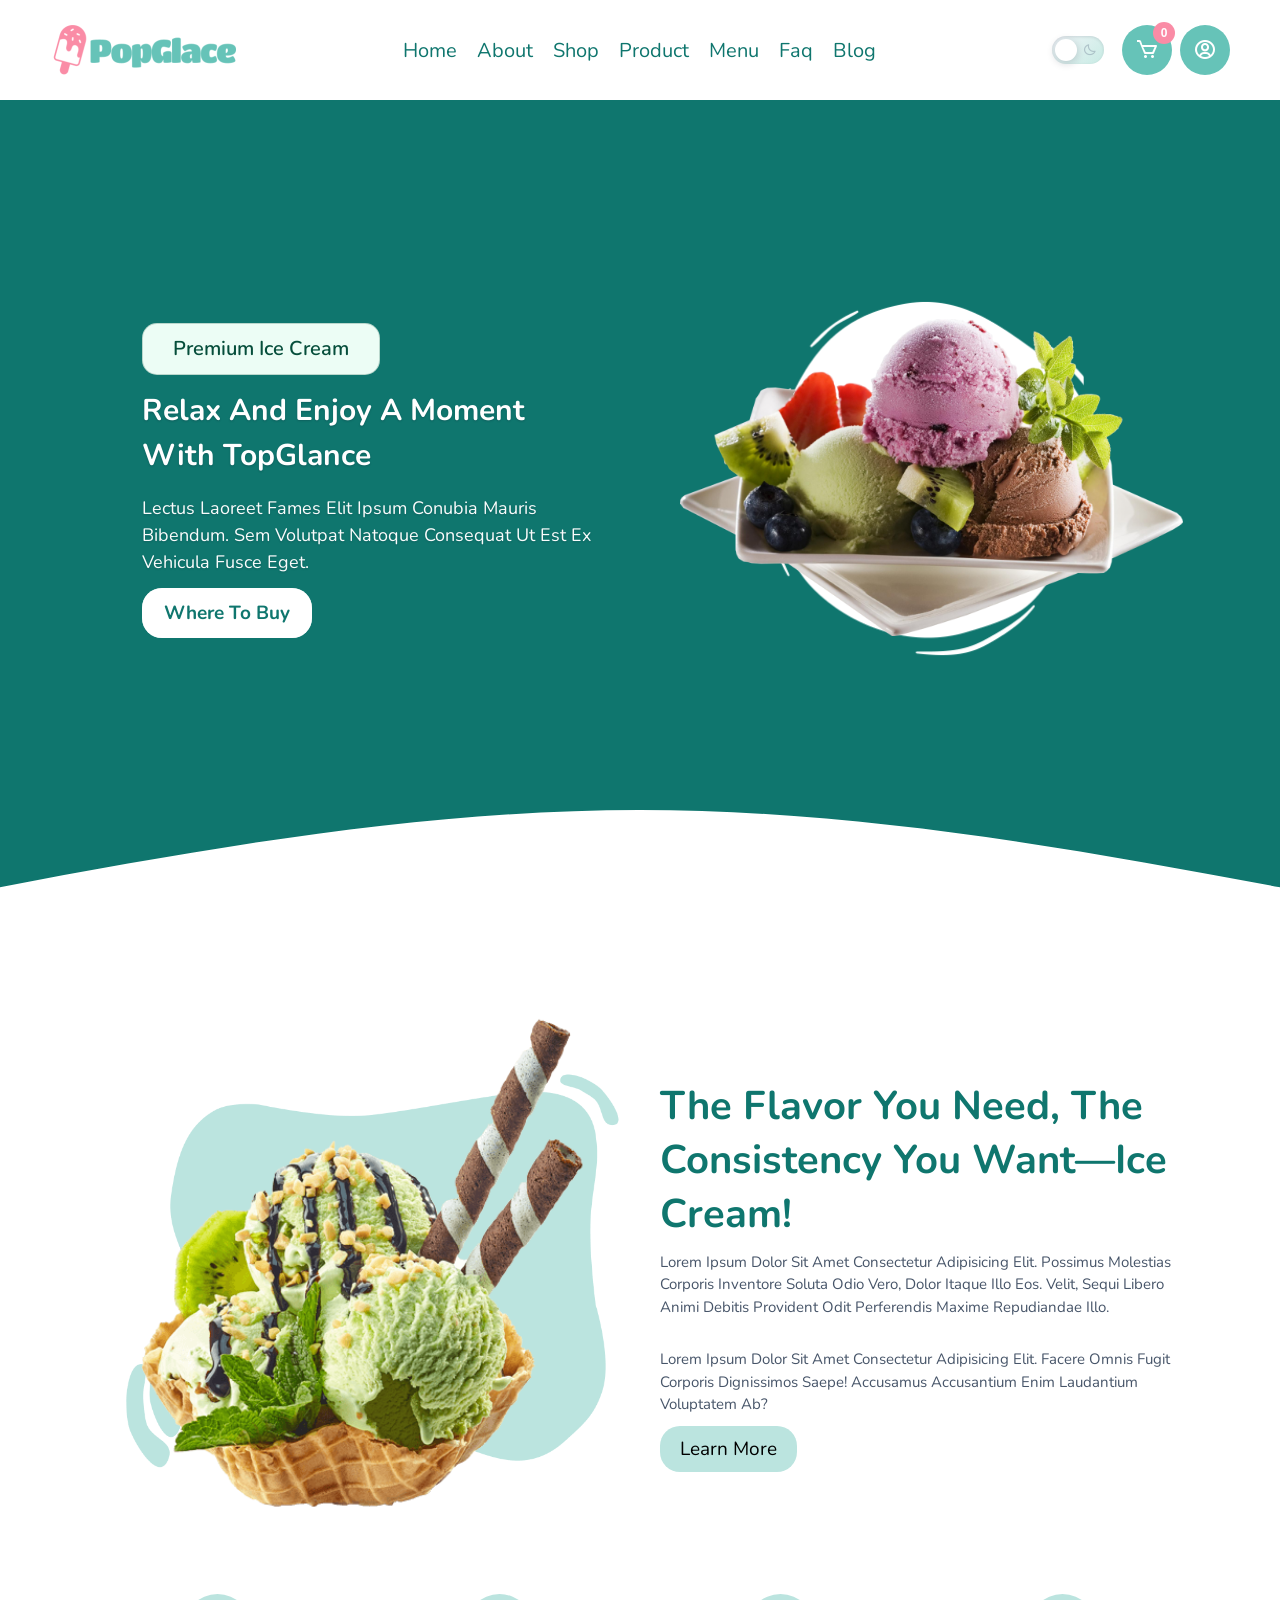
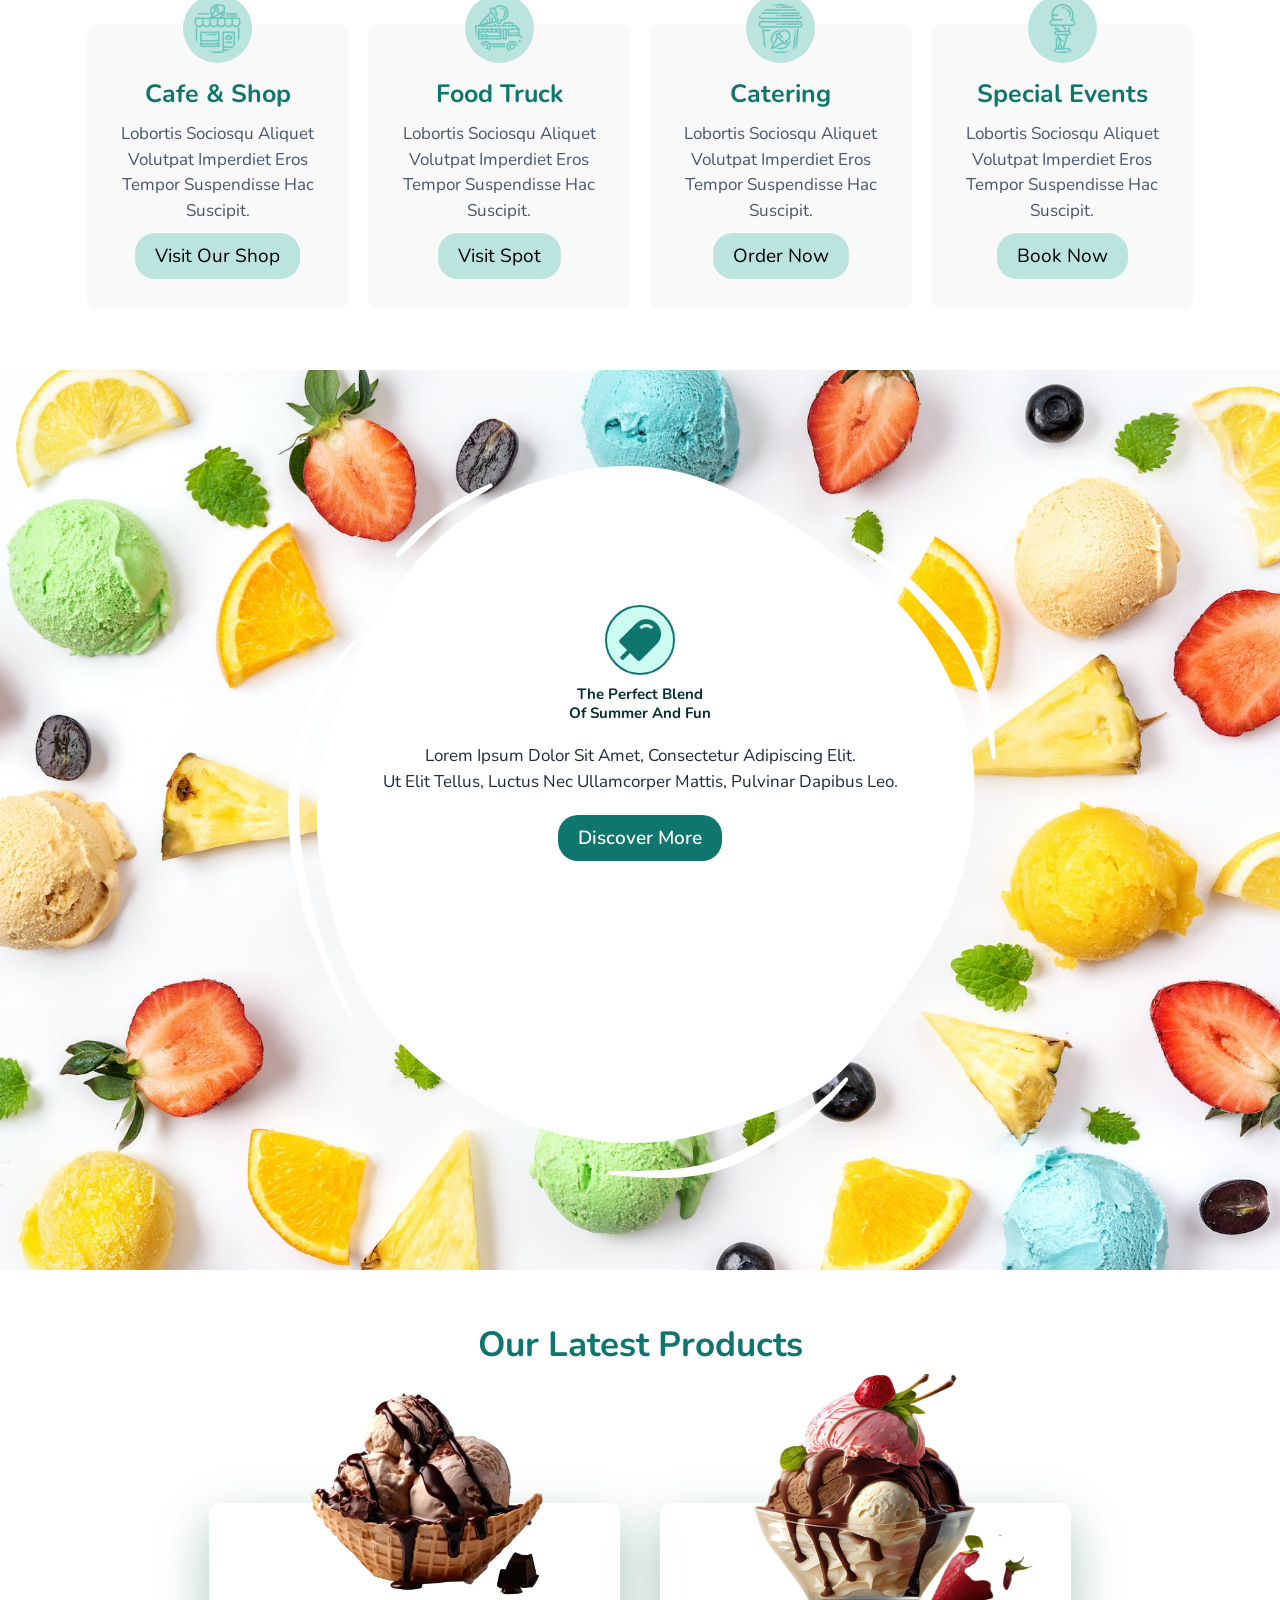
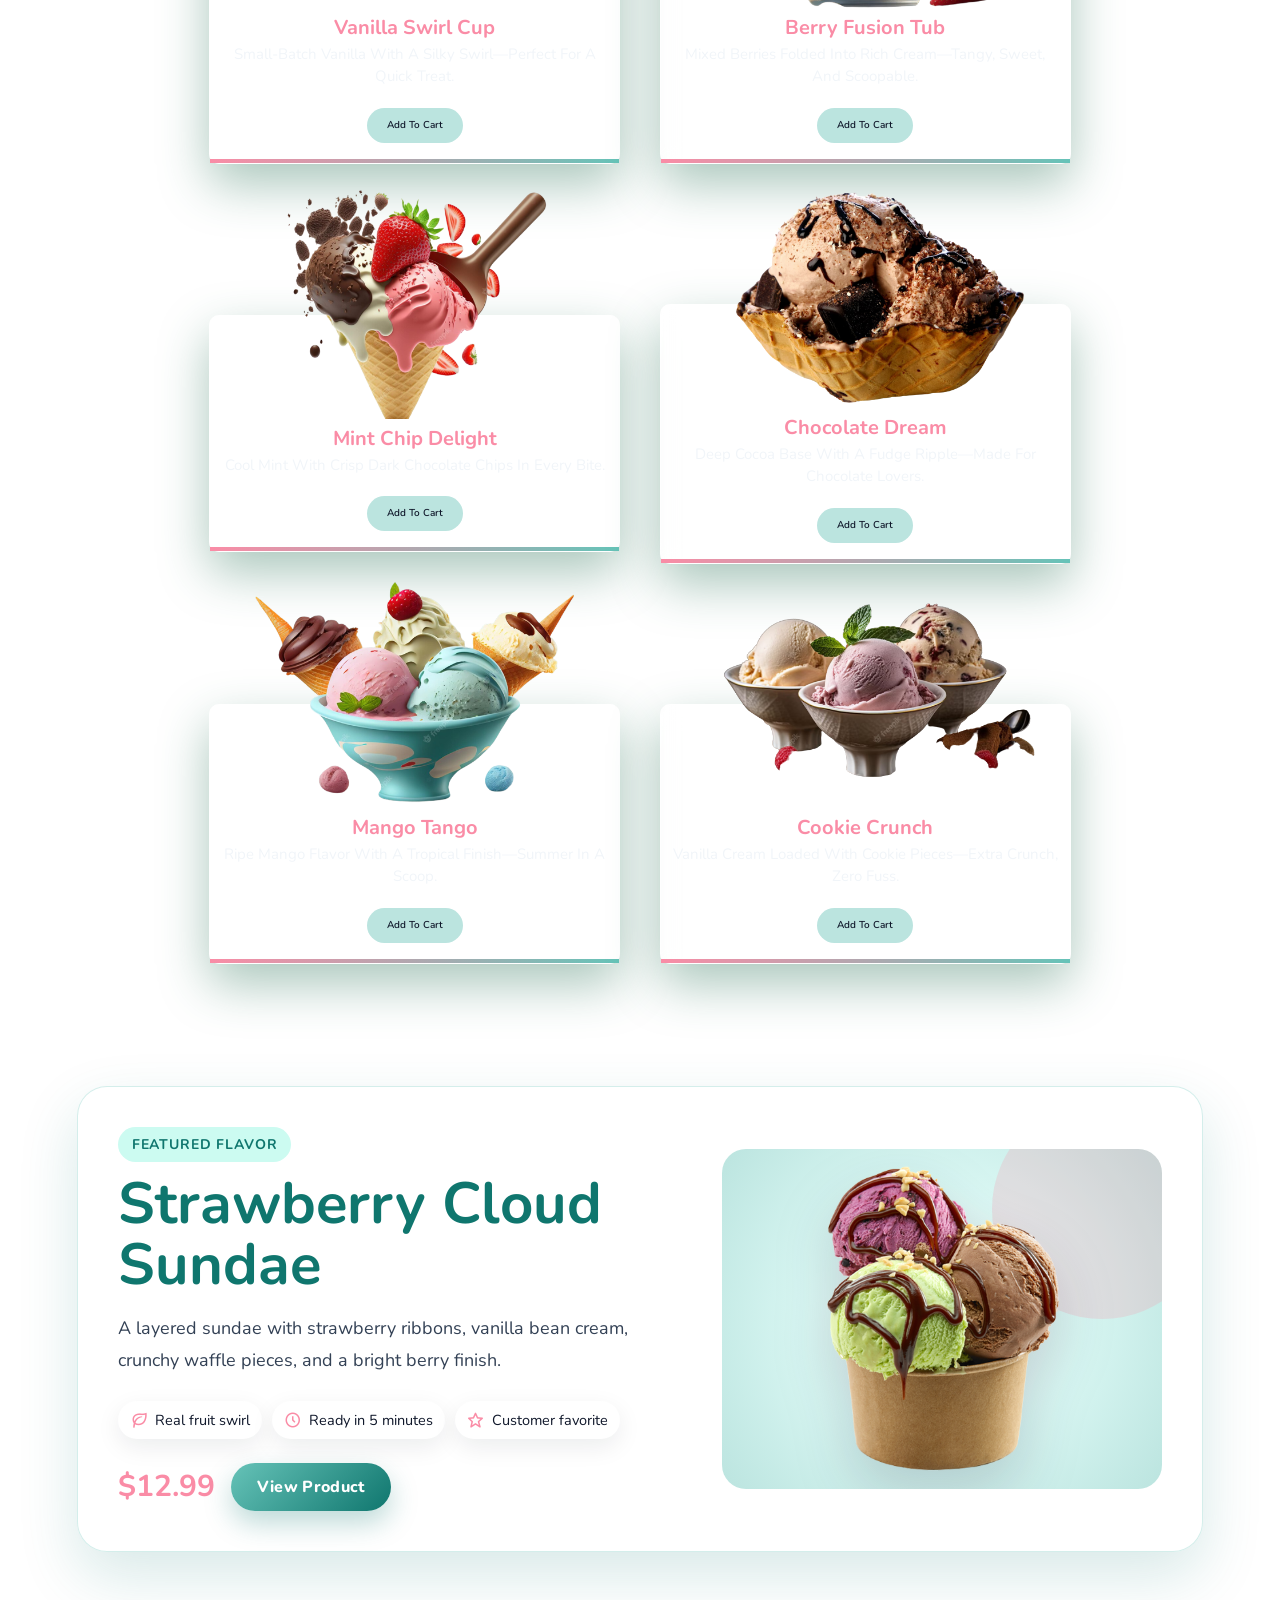
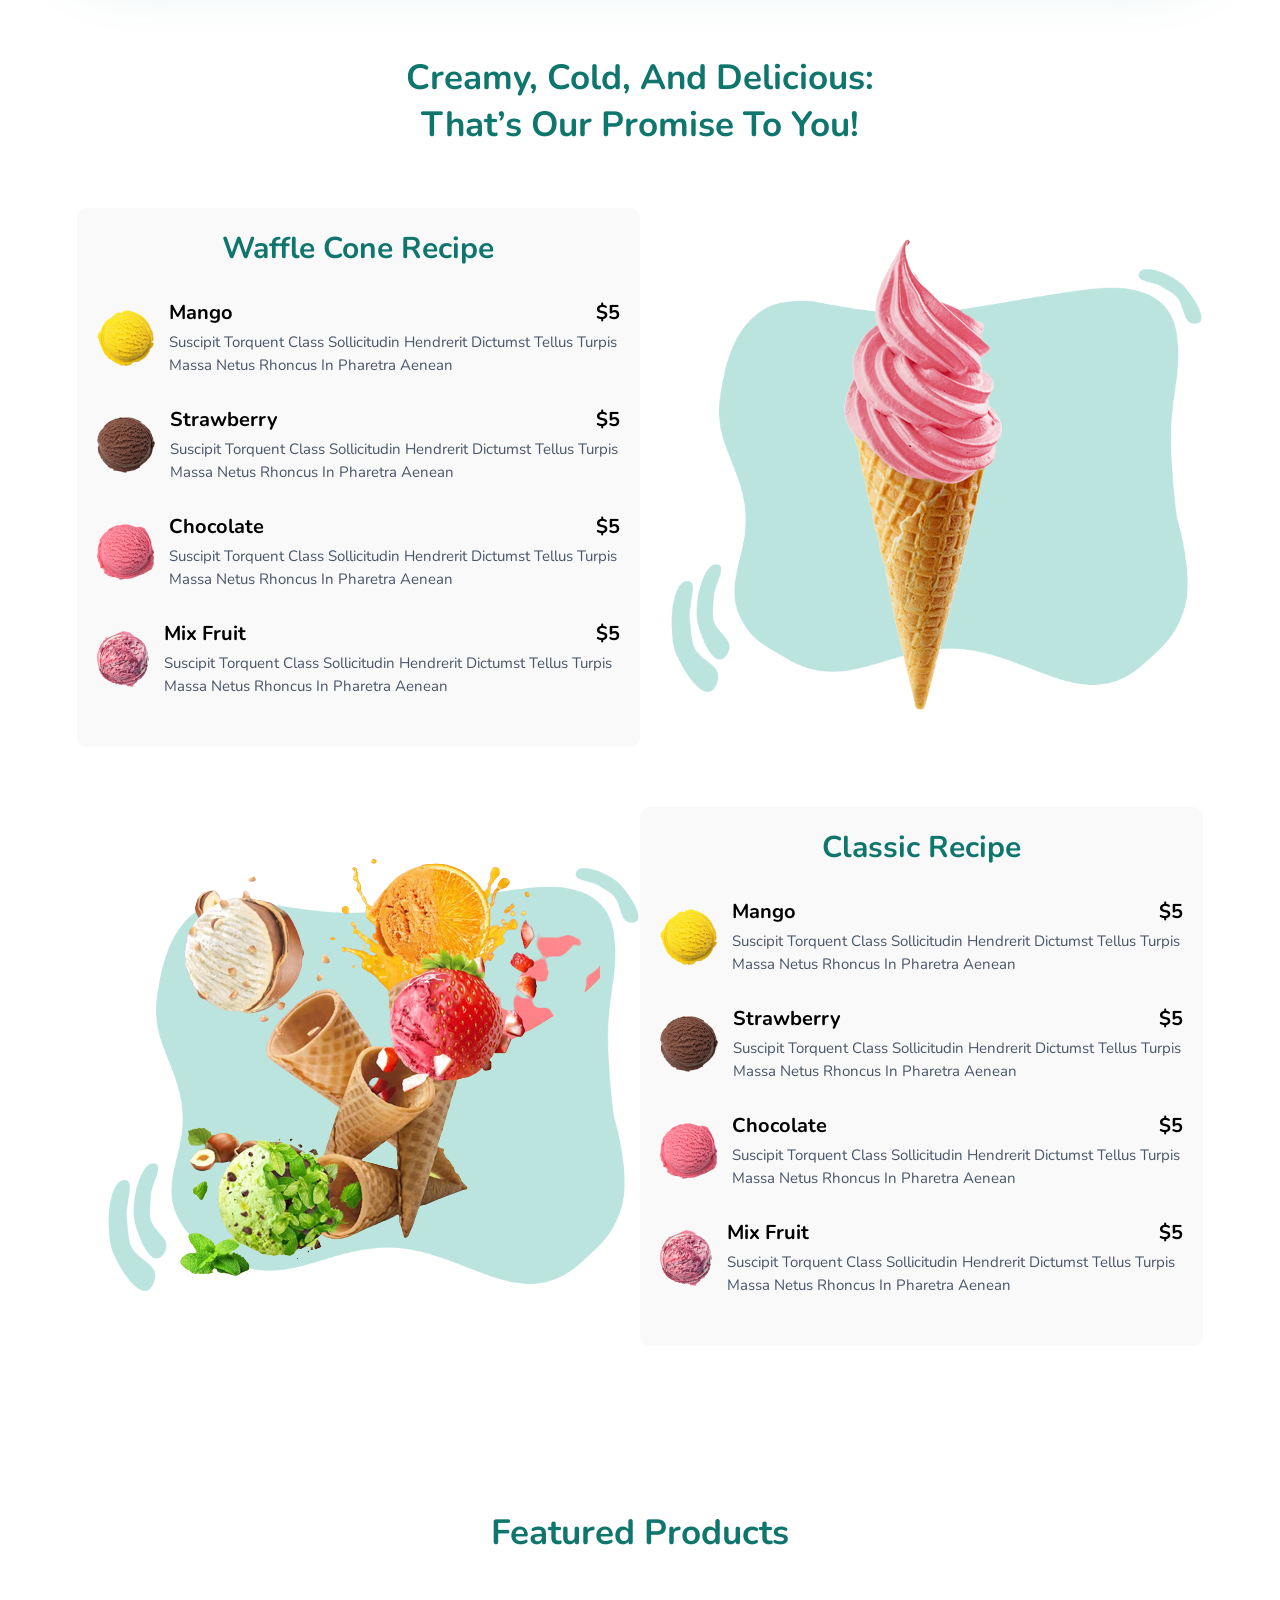
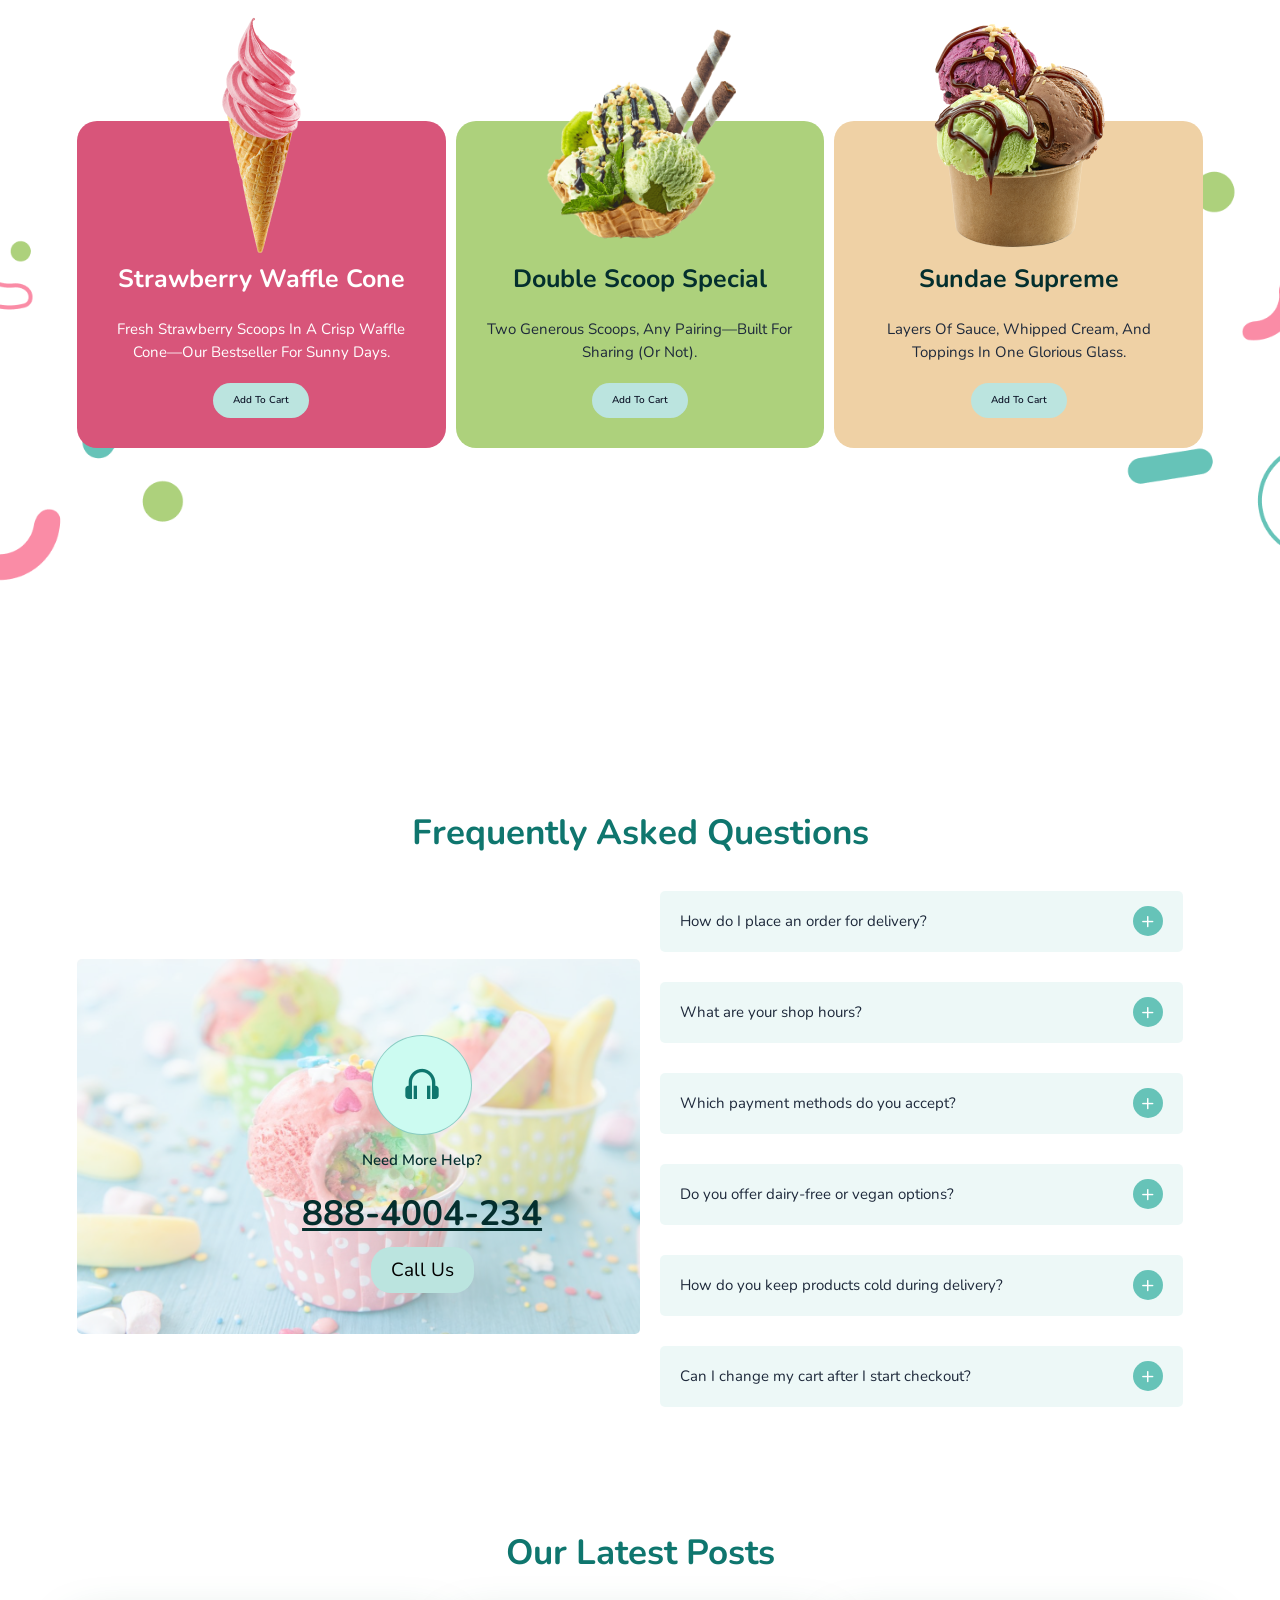
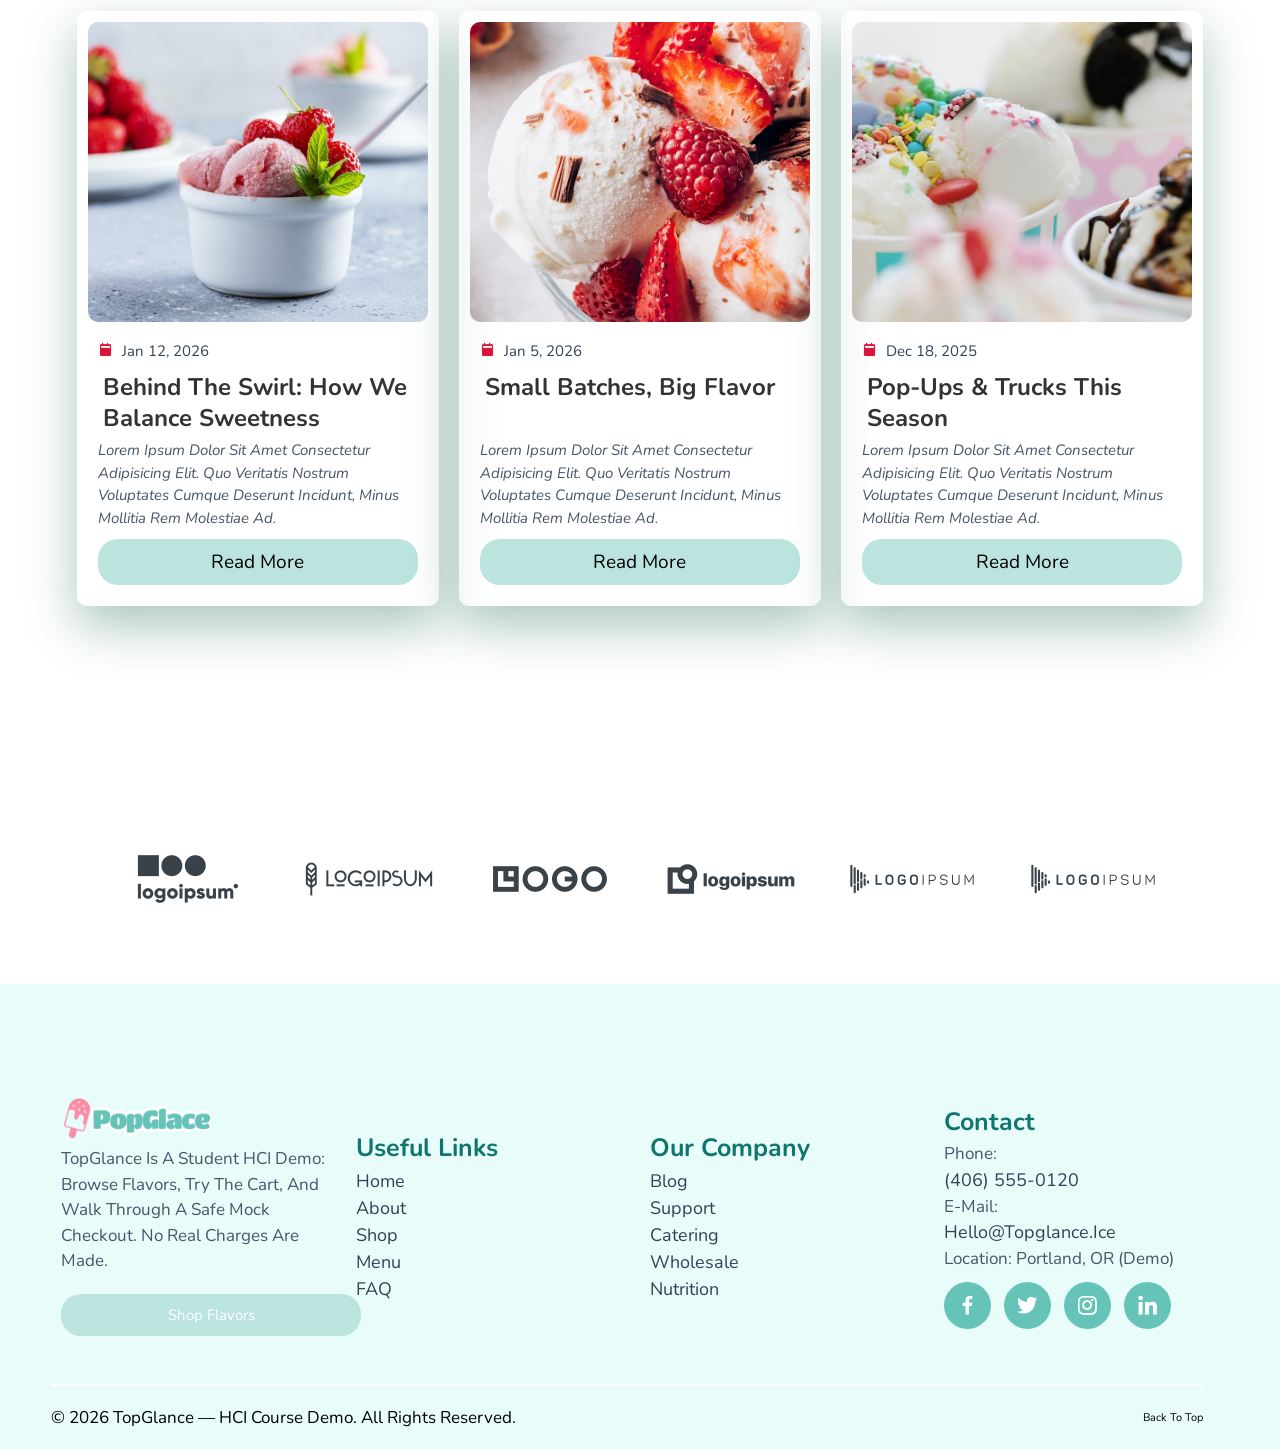
==== commit e68284f6: "Enhance user experience with login flow and product display updates - Updated index.html to include " ====
--- a/index.html
+++ b/index.html
@@ -26,23 +26,29 @@
 		<link
 			href="https://unpkg.com/boxicons@2.1.4/css/boxicons.min.css"
 			rel="stylesheet" />
+		<link rel="preconnect" href="https://fonts.googleapis.com" />
+		<link rel="preconnect" href="https://fonts.gstatic.com" crossorigin />
+		<link
+			href="https://fonts.googleapis.com/css2?family=Nunito:wght@400;500;600;700;800&display=swap"
+			rel="stylesheet" />
 		<link rel="stylesheet" href="style.css" />
 	</head>
 	<body>
 		<a href="#main-content" class="skip-link">Skip to main content</a>
 		<!-- header section -->
 		<header role="banner">
-			<a href="#home"
+			<a href="index.html#home"
 				><img src="images/logo.png" alt="TopGlance Ice Cream"
 			/></a>
 			<nav class="navbar" id="siteNav" aria-label="Primary">
 				<ul>
-					<li><a href="#home">home</a></li>
-					<li><a href="#about">about</a></li>
-					<li><a href="#shop">shop</a></li>
-					<li><a href="#menu">menu</a></li>
-					<li><a href="#faq">faq</a></li>
-					<li><a href="#blog">blog</a></li>
+					<li><a href="index.html#home">home</a></li>
+					<li><a href="index.html#about">about</a></li>
+					<li><a href="index.html#shop">shop</a></li>
+					<li><a href="product.html">product</a></li>
+					<li><a href="index.html#menu">menu</a></li>
+					<li><a href="index.html#faq">faq</a></li>
+					<li><a href="index.html#blog">blog</a></li>
 				</ul>
 			</nav>
 			<div class="nav-actions">
@@ -132,17 +138,66 @@
 								&times;
 							</button>
 						</div>
-						<div class="profile-card">
-							<div class="profile-avatar" aria-hidden="true">DU</div>
-							<div class="profile-meta">
-								<strong>Demo User</strong>
-								<span>demo@topglance.ice</span>
-							</div>
-						</div>
-						<p class="profile-hint">
-							Rewards: <strong>120 pts</strong> · Orders: <strong>3</strong>
-						</p>
-						<div class="saved-card-block">
+						<div class="login-flow" id="loginFlow">
+							<div class="login-step" id="loginStepEmail">
+								<p class="login-copy">
+									Sign in to unlock your rewards and saved checkout details.
+								</p>
+								<label class="login-field" for="loginEmail">
+									<span>Email address</span>
+									<input
+										type="email"
+										id="loginEmail"
+										autocomplete="email"
+										placeholder="demo@topglance.ice" />
+								</label>
+								<button type="button" class="btn login-btn" id="loginContinue">
+									Continue
+								</button>
+								<p class="login-note">Demo only: any valid email can continue.</p>
+							</div>
+							<div class="login-step" id="loginStepCode" hidden>
+								<p class="login-copy">
+									We sent a fake 6-digit code to your email.
+								</p>
+								<div class="login-code-card">
+									<span>Demo verification code</span>
+									<strong>123456</strong>
+								</div>
+								<label class="login-field" for="loginCode">
+									<span>Verification code</span>
+									<input
+										type="text"
+										id="loginCode"
+										inputmode="numeric"
+										autocomplete="one-time-code"
+										maxlength="6"
+										placeholder="123456" />
+								</label>
+								<button type="button" class="btn login-btn" id="loginVerify">
+									Verify & sign in
+								</button>
+								<button type="button" class="login-link" id="loginBack">
+									Use a different email
+								</button>
+							</div>
+						</div>
+						<div class="profile-signed-in" id="profileSignedIn" hidden>
+							<div class="profile-card">
+								<div class="profile-avatar" aria-hidden="true">DU</div>
+								<div class="profile-meta">
+									<strong>Demo User</strong>
+									<span id="profileEmail">demo@topglance.ice</span>
+								</div>
+							</div>
+							<p class="profile-hint">
+								Rewards: <strong>120 pts</strong> · Orders: <strong>3</strong>
+							</p>
+							<button type="button" class="login-link" id="loginSignOut">
+								Sign out demo account
+							</button>
+						</div>
+						<div class="saved-card-block" id="savedCardBlock" hidden>
 							<span class="saved-card-label">Saved card</span>
 							<div class="saved-card">
 								<div class="saved-card-top">
@@ -390,6 +445,31 @@
 							</button>
 						</div>
 					</div>
+				</div>
+			</section>
+			<!-- product banner section -->
+			<section class="products-banner" id="products" aria-labelledby="products-title">
+				<div class="products-hero">
+					<div class="products-copy">
+						<span class="eyebrow">Featured flavor</span>
+						<h2 id="products-title">Strawberry Cloud Sundae</h2>
+						<p>
+							A layered sundae with strawberry ribbons, vanilla bean cream,
+							crunchy waffle pieces, and a bright berry finish.
+						</p>
+						<ul class="product-highlights" aria-label="Product highlights">
+							<li><i class="bx bx-leaf" aria-hidden="true"></i> Real fruit swirl</li>
+							<li><i class="bx bx-time-five" aria-hidden="true"></i> Ready in 5 minutes</li>
+							<li><i class="bx bx-star" aria-hidden="true"></i> Customer favorite</li>
+						</ul>
+						<div class="products-actions">
+							<strong class="featured-price">$12.99</strong>
+							<a href="product.html" class="btn">View Product</a>
+						</div>
+					</div>
+					<a href="product.html" class="products-image" aria-label="View Strawberry Cloud Sundae product page">
+						<img src="images/img_5.png" alt="Strawberry Cloud Sundae dessert" />
+					</a>
 				</div>
 			</section>
 			<!-- menu section -->
--- a/style.css
+++ b/style.css
@@ -18,6 +18,7 @@
 	--hero-bg: #0f766e;
 	--hero-badge-bg: #ecfdf5;
 	--hero-badge-text: #064e3b;
+	--font-site: "Nunito", "Segoe UI", Arial, sans-serif;
 }
 
 .skip-link {
@@ -64,6 +65,9 @@
 	scroll-behavior: smooth;
 	scroll-padding-top: 4rem;
 }
+body {
+	font-family: var(--font-site);
+}
 section {
 	padding: 4% 6%;
 	background-image: url("images/bg.avif");
@@ -94,7 +98,8 @@
 	color: #0f172a;
 }
 .features .box-container .box .btn.add-to-cart,
-.shop .box-container .box .btn.add-to-cart {
+.shop .box-container .box .btn.add-to-cart,
+.products .btn.add-to-cart {
 	color: #0f172a;
 }
 h1 {
@@ -141,6 +146,8 @@
 	z-index: 100;
 	padding: 1rem 5rem;
 	width: 100%;
+	max-width: 100vw;
+	min-width: 0;
 }
 /* Keep wordmark fully visible: no flex shrink, no inline gap under the image */
 header > a {
@@ -177,6 +184,8 @@
 	display: flex;
 	align-items: center;
 	gap: 0.8rem;
+	min-width: 0;
+	flex-shrink: 0;
 }
 header .nav-action-wrap {
 	position: relative;
@@ -455,7 +464,100 @@
 header .btn-checkout {
 	width: 100%;
 	border: none;
+	font-family: inherit;
+	font-size: 2.1rem;
+	font-weight: 600;
+	padding: 1.15rem 2rem;
+	min-height: 4.8rem;
+}
+header .login-flow,
+header .profile-signed-in {
+	text-transform: none;
+}
+header .login-copy {
+	color: #475569;
+	font-size: 1.45rem;
+	line-height: 1.5;
+	margin-bottom: 1.2rem;
+	text-align: left;
+	text-transform: none;
+}
+header .login-field {
+	display: flex;
+	flex-direction: column;
+	gap: 0.5rem;
+	margin-bottom: 1rem;
+	text-align: left;
+}
+header .login-field span {
+	color: var(--heading-teal);
+	font-size: 1.35rem;
+	font-weight: 700;
+	text-transform: none;
+}
+header .login-field input {
+	width: 100%;
+	border: 1px solid rgba(102, 195, 184, 0.45);
+	border-radius: 12px;
+	color: #1e293b;
+	font-size: 1.5rem;
+	padding: 1rem 1.1rem;
+	text-transform: none;
+}
+header .login-field input.login-input-error {
+	border-color: #fa8ca6;
+	box-shadow: 0 0 0 3px rgba(250, 140, 166, 0.18);
+}
+header .login-btn {
+	width: 100%;
+	border: none;
+	font-family: inherit;
+	font-size: 1.75rem;
+	font-weight: 700;
+	margin-top: 0.2rem;
+}
+header .login-note {
+	color: #64748b;
+	font-size: 1.25rem;
+	margin-top: 0.8rem;
+	text-align: center;
+	text-transform: none;
+}
+header .login-code-card {
+	align-items: center;
+	background: linear-gradient(135deg, #ecfdf5, #fdf2f8);
+	border: 1px dashed rgba(102, 195, 184, 0.75);
+	border-radius: 14px;
+	display: flex;
+	justify-content: space-between;
+	margin-bottom: 1.2rem;
+	padding: 1rem 1.2rem;
+	text-transform: none;
+}
+header .login-code-card span {
+	color: #475569;
+	font-size: 1.25rem;
+	text-transform: none;
+}
+header .login-code-card strong {
+	color: var(--heading-teal);
+	font-size: 2rem;
+	letter-spacing: 0.16em;
+}
+header .login-link {
+	background: transparent;
+	border: none;
+	color: #0f766e;
+	cursor: pointer;
+	display: block;
 	font: inherit;
+	font-size: 1.35rem;
+	margin: 0.9rem auto 0;
+	text-decoration: underline;
+	text-transform: none;
+}
+header .login-link:hover {
+	color: #fa8ca6;
 }
 header .profile-card {
 	display: flex;
@@ -646,7 +748,7 @@
 	border: 1px solid rgba(102, 195, 184, 0.4);
 }
 .checkout-field input::placeholder {
-	color: #94a3b8;
+	color: #64748b;
 	opacity: 1;
 	text-transform: none;
 }
@@ -660,7 +762,7 @@
 }
 .checkout-dialog .checkout-head h2 {
 	margin: 0;
-	font-size: 2.2rem;
+	font-size: 2.6rem;
 	color: var(--heading-teal);
 	text-align: left;
 }
@@ -687,34 +789,40 @@
 .checkout-progress-step {
 	flex: 1;
 	text-align: center;
-	font-size: 1.2rem;
-	color: #64748b;
+	font-size: 1.45rem;
+	color: #475569;
 	text-transform: none;
 }
 .checkout-progress-step .checkout-step-num {
 	display: flex;
 	align-items: center;
 	justify-content: center;
-	width: 2.8rem;
-	height: 2.8rem;
-	margin: 0 auto 0.4rem;
+	width: 3.2rem;
+	height: 3.2rem;
+	margin: 0 auto 0.45rem;
 	border-radius: 50%;
 	background: #e2e8f0;
-	color: #64748b;
+	color: #334155;
 	font-weight: 700;
-	font-size: 1.4rem;
+	font-size: 1.55rem;
 }
 .checkout-progress-step.is-active .checkout-step-num {
-	background: #66c3b8;
+	background: #0f766e;
 	color: #fff;
 }
 .checkout-progress-step.is-done .checkout-step-num {
-	background: #bbe4df;
-	color: #334155;
+	background: #99f6e4;
+	color: #0f172a;
 }
 .checkout-progress-step.is-active {
-	color: #334155;
+	color: #0f172a;
 	font-weight: 600;
+}
+.checkout-progress-step .checkout-step-label {
+	display: block;
+	font-size: 1.55rem;
+	line-height: 1.25;
+	margin-top: 0.1rem;
 }
 .checkout-body {
 	padding: 1.2rem 1.4rem 1rem;
@@ -723,40 +831,41 @@
 	min-height: 0;
 }
 .checkout-intro {
-	font-size: 1.45rem;
-	color: #64748b;
+	font-size: 1.65rem;
+	color: #334155;
 	margin: 0 0 1.2rem;
 	text-align: left;
 	text-transform: none;
-	line-height: 1.4;
+	line-height: 1.45;
 }
 .checkout-field {
 	display: flex;
 	flex-direction: column;
-	gap: 0.45rem;
+	gap: 0.5rem;
 	margin-bottom: 1rem;
-	font-size: 1.35rem;
-	color: #334155;
+	font-size: 1.55rem;
+	color: #1e293b;
 	text-transform: none;
 	text-align: left;
 }
 .checkout-field span {
 	font-weight: 600;
-	color: #66c3b8;
+	color: var(--heading-teal);
 }
 .checkout-field input {
 	width: 100%;
-	padding: 0.85rem 1rem;
-	border: 1px solid #cbd5e1;
+	padding: 1rem 1.15rem;
+	border: 1px solid #94a3b8;
 	border-radius: 10px;
-	font-size: 1.5rem;
+	font-size: 1.65rem;
 	font-family: inherit;
 	text-transform: none;
+	color: #0f172a;
 }
 .checkout-field input:focus {
-	outline: 2px solid #66c3b8;
-	outline-offset: 1px;
-	border-color: #66c3b8;
+	outline: 2px solid var(--heading-teal);
+	outline-offset: 2px;
+	border-color: var(--heading-teal);
 }
 .checkout-field-row {
 	display: grid;
@@ -774,38 +883,39 @@
 .checkout-radio {
 	display: flex;
 	align-items: center;
-	gap: 0.75rem;
+	gap: 0.85rem;
 	margin-bottom: 0.85rem;
-	font-size: 1.45rem;
+	font-size: 1.6rem;
 	cursor: pointer;
 	text-transform: none;
 	text-align: left;
-	color: #334155;
+	color: #1e293b;
 }
 .checkout-radio input {
-	width: 1.8rem;
-	height: 1.8rem;
-	accent-color: #66c3b8;
+	width: 2rem;
+	height: 2rem;
+	accent-color: var(--heading-teal);
 }
 .checkout-newcard {
 	padding-top: 0.25rem;
 }
 .checkout-review-block {
-	background: #f8fafc;
+	background: #f1f5f9;
 	border-radius: 12px;
-	padding: 1rem 1.2rem;
+	padding: 1.1rem 1.3rem;
 	margin-bottom: 1rem;
-	font-size: 1.4rem;
+	font-size: 1.55rem;
 	text-align: left;
 	text-transform: none;
-	color: #475569;
+	color: #1e293b;
 	line-height: 1.5;
+	border: 1px solid #e2e8f0;
 }
 .checkout-review-block strong {
 	display: block;
-	font-size: 1.2rem;
-	color: #66c3b8;
-	margin-bottom: 0.35rem;
+	font-size: 1.35rem;
+	color: var(--heading-teal);
+	margin-bottom: 0.4rem;
 	text-transform: uppercase;
 	letter-spacing: 0.04em;
 }
@@ -818,25 +928,26 @@
 	display: flex;
 	justify-content: space-between;
 	gap: 1rem;
-	font-size: 1.4rem;
+	font-size: 1.55rem;
 	text-transform: none;
 	text-align: left;
 	margin-bottom: 0.65rem;
-	color: #334155;
+	color: #1e293b;
 }
 .checkout-review-line span:last-child {
 	flex-shrink: 0;
-	color: #64748b;
+	color: #475569;
+	font-weight: 600;
 }
 .checkout-review-total {
-	font-size: 1.8rem;
+	font-size: 2.05rem;
 	text-align: right;
 	margin: 1.2rem 0 0;
 	text-transform: none;
-	color: #334155;
+	color: #0f172a;
 }
 .checkout-review-total strong {
-	color: #66c3b8;
+	color: var(--heading-teal);
 }
 .checkout-pane-success {
 	text-align: center;
@@ -855,21 +966,21 @@
 	font-size: 4rem;
 }
 .checkout-success-title {
-	font-size: 2.4rem;
-	color: #66c3b8;
+	font-size: 2.6rem;
+	color: var(--heading-teal);
 	margin: 0 0 0.8rem;
 }
 .checkout-success-text {
-	font-size: 1.45rem;
-	color: #64748b;
+	font-size: 1.65rem;
+	color: #475569;
 	text-transform: none;
 	line-height: 1.5;
 	margin: 0 0 1rem;
 }
 .checkout-order-id {
-	font-size: 1.5rem;
-	text-transform: none;
-	color: #334155;
+	font-size: 1.65rem;
+	text-transform: none;
+	color: #1e293b;
 }
 .checkout-pane-success .btn {
 	margin-top: 1.5rem;
@@ -886,12 +997,24 @@
 	background: #fafafa;
 }
 .checkout-foot .btn {
-	min-width: 120px;
+	min-width: 14rem;
+	min-height: 5.2rem;
+	font-size: 2.35rem;
+	font-weight: 600;
+	padding: 1.25rem 2.4rem;
+}
+.checkout-pane-success .btn {
+	min-height: 5.2rem;
+	font-size: 2.35rem;
+	font-weight: 600;
+	padding: 1.25rem 2.6rem;
 }
 .btn-checkout-secondary {
 	margin-right: auto;
 	background: #e2e8f0 !important;
-	color: #334155 !important;
+	color: #0f172a !important;
+	font-size: 2.35rem !important;
+	font-weight: 600 !important;
 }
 .btn-checkout-secondary:hover {
 	background: #cbd5e1 !important;
@@ -902,8 +1025,9 @@
 	outline-color: #fa8ca6;
 }
 .checkout-error-msg {
-	font-size: 1.3rem;
-	color: #e11d48;
+	font-size: 1.5rem;
+	color: #be123c;
+	font-weight: 600;
 	margin: -0.5rem 0 0.8rem;
 	text-align: left;
 	text-transform: none;
@@ -1312,6 +1436,407 @@
 	margin-bottom: 2rem;
 }
 
+.products-banner,
+.product-page {
+	background-image: url("images/bg.avif");
+	background-position: center;
+}
+.products-hero {
+	display: grid;
+	grid-template-columns: minmax(0, 1fr) minmax(28rem, 44rem);
+	align-items: center;
+	gap: 4rem;
+	max-width: 118rem;
+	margin: 0 auto;
+	padding: 4rem;
+	background: rgba(255, 255, 255, 0.82);
+	border: 1px solid rgba(102, 195, 184, 0.28);
+	border-radius: 3rem;
+	box-shadow: 0 24px 60px rgba(15, 118, 110, 0.16);
+	backdrop-filter: blur(12px);
+}
+.products-copy {
+	text-align: left;
+}
+.products-copy .eyebrow {
+	display: inline-flex;
+	align-items: center;
+	margin-bottom: 1.2rem;
+	padding: 0.8rem 1.4rem;
+	border-radius: 999px;
+	background: #ccfbf1;
+	color: #0f766e;
+	font-size: 1.4rem;
+	font-weight: 700;
+	letter-spacing: 0.06em;
+	text-transform: uppercase;
+}
+.products-copy h2 {
+	font-size: clamp(3.4rem, 5vw, 5.8rem);
+	color: var(--heading-teal);
+	line-height: 1.05;
+	margin-bottom: 1.6rem;
+}
+.products-copy p {
+	max-width: 62rem;
+	color: #334155;
+	font-size: 1.8rem;
+	line-height: 1.8;
+	text-transform: none;
+}
+.product-highlights {
+	display: flex;
+	flex-wrap: wrap;
+	gap: 1rem;
+	list-style: none;
+	margin: 2.4rem 0;
+}
+.product-highlights li {
+	display: inline-flex;
+	align-items: center;
+	gap: 0.7rem;
+	padding: 0.9rem 1.2rem;
+	border-radius: 999px;
+	background: #fff;
+	color: #0f172a;
+	font-size: 1.45rem;
+	box-shadow: 0 8px 24px rgba(15, 23, 42, 0.08);
+	text-transform: none;
+}
+.product-highlights i {
+	color: #fa8ca6;
+	font-size: 1.8rem;
+}
+.products-actions {
+	display: flex;
+	align-items: center;
+	flex-wrap: wrap;
+	gap: 1.6rem;
+}
+.products-actions .btn {
+	display: inline-flex;
+	align-items: center;
+	justify-content: center;
+	min-height: 4.8rem;
+	padding: 1.2rem 2.6rem;
+	border-radius: 999px;
+	background: linear-gradient(135deg, #66c3b8, #0f766e);
+	color: #fff;
+	font-size: 1.6rem;
+	font-weight: 800;
+	letter-spacing: 0.02em;
+	box-shadow: 0 12px 28px rgba(15, 118, 110, 0.28);
+	text-transform: capitalize;
+}
+.products-actions .btn:hover {
+	background: linear-gradient(135deg, #fa8ca6, #d8557a);
+	color: #fff;
+	transform: translateY(-2px) scale(1.03);
+}
+.featured-price {
+	color: #fa8ca6;
+	font-size: 3rem;
+	line-height: 1;
+}
+.products-image {
+	position: relative;
+	display: grid;
+	place-items: center;
+	min-height: 34rem;
+	border-radius: 2.4rem;
+	background: radial-gradient(circle, #fff 0%, #d9f7f3 48%, #bbe4df 100%);
+	overflow: hidden;
+}
+.products-image::before {
+	position: absolute;
+	content: "";
+	width: 22rem;
+	height: 22rem;
+	border-radius: 50%;
+	background: rgba(250, 140, 166, 0.22);
+	right: -5rem;
+	top: -5rem;
+}
+.products-image img {
+	position: relative;
+	z-index: 1;
+	width: min(88%, 34rem);
+	filter: drop-shadow(0 24px 28px rgba(15, 23, 42, 0.18));
+}
+.product-back {
+	display: inline-flex;
+	align-items: center;
+	gap: 0.6rem;
+	margin-bottom: 2rem;
+	color: var(--heading-teal);
+	font-size: 1.6rem;
+	font-weight: 700;
+	text-transform: none;
+}
+.product-back i {
+	font-size: 2.2rem;
+}
+.product-detail {
+	display: grid;
+	grid-template-columns: minmax(28rem, 0.95fr) minmax(32rem, 1.05fr);
+	align-items: stretch;
+	gap: 4rem;
+	max-width: 118rem;
+	margin: 0 auto 4rem;
+	padding: 4rem;
+	background: rgba(255, 255, 255, 0.82);
+	border: 1px solid rgba(102, 195, 184, 0.28);
+	border-radius: 3rem;
+	box-shadow: 0 24px 60px rgba(15, 118, 110, 0.16);
+	backdrop-filter: blur(12px);
+}
+.product-gallery {
+	display: grid;
+	gap: 1.6rem;
+}
+.product-main-image {
+	position: relative;
+	display: grid;
+	place-items: center;
+	min-height: 42rem;
+	border-radius: 2.4rem;
+	background: radial-gradient(circle, #fff 0%, #d9f7f3 48%, #bbe4df 100%);
+	overflow: hidden;
+}
+.product-main-image::before {
+	position: absolute;
+	content: "";
+	width: 24rem;
+	height: 24rem;
+	border-radius: 50%;
+	background: rgba(250, 140, 166, 0.22);
+	right: -5rem;
+	top: -5rem;
+}
+.product-main-image img {
+	position: relative;
+	z-index: 1;
+	width: min(88%, 36rem);
+	filter: drop-shadow(0 24px 28px rgba(15, 23, 42, 0.18));
+}
+.product-thumbs {
+	display: grid;
+	grid-template-columns: repeat(3, 1fr);
+	gap: 1.2rem;
+}
+.product-thumbs img {
+	width: 100%;
+	height: 10rem;
+	object-fit: contain;
+	padding: 1rem;
+	border-radius: 1.6rem;
+	background: #fff;
+	border: 1px solid rgba(102, 195, 184, 0.25);
+}
+.product-summary {
+	text-align: left;
+}
+.product-summary .eyebrow {
+	display: inline-flex;
+	align-items: center;
+	margin-bottom: 1.2rem;
+	padding: 0.8rem 1.4rem;
+	border-radius: 999px;
+	background: #ccfbf1;
+	color: #0f766e;
+	font-size: 1.4rem;
+	font-weight: 700;
+	letter-spacing: 0.06em;
+	text-transform: uppercase;
+}
+.product-summary h1,
+.product-summary h2 {
+	font-size: clamp(3.4rem, 5vw, 5.8rem);
+	color: var(--heading-teal);
+	line-height: 1.05;
+	margin-bottom: 1.6rem;
+	text-align: left;
+}
+.product-rating {
+	display: flex;
+	align-items: center;
+	flex-wrap: wrap;
+	gap: 0.35rem;
+	margin-bottom: 1.6rem;
+	color: #f59e0b;
+	font-size: 1.9rem;
+}
+.product-rating span {
+	margin-left: 0.6rem;
+	color: #475569;
+	font-size: 1.45rem;
+	text-transform: none;
+}
+.product-summary p {
+	max-width: 62rem;
+	color: #334155;
+	font-size: 1.8rem;
+	line-height: 1.8;
+	text-transform: none;
+}
+.product-price-row {
+	display: flex;
+	align-items: flex-end;
+	flex-wrap: wrap;
+	gap: 1.2rem;
+	margin: 2.4rem 0;
+}
+.product-price-row strong {
+	color: #fa8ca6;
+	font-size: 3.8rem;
+	line-height: 1;
+}
+.product-price-row span {
+	color: #0f766e;
+	font-size: 1.5rem;
+	font-weight: 700;
+	text-transform: none;
+}
+.product-option-group {
+	margin: 2rem 0;
+}
+.product-option-label {
+	display: block;
+	margin-bottom: 1rem;
+	color: #0f172a;
+	font-size: 1.5rem;
+	font-weight: 800;
+	text-transform: none;
+}
+.product-options {
+	display: flex;
+	flex-wrap: wrap;
+	gap: 1rem;
+}
+.product-option {
+	border: 1px solid rgba(15, 118, 110, 0.35);
+	border-radius: 999px;
+	background: #fff;
+	color: #0f766e;
+	padding: 0.9rem 1.4rem;
+	cursor: pointer;
+	font: inherit;
+	font-size: 1.45rem;
+	font-weight: 700;
+}
+.product-option:hover:not(.is-selected) {
+	background: #ccfbf1;
+	border-color: #0f766e;
+	color: #064e3b;
+}
+.product-option.is-selected {
+	background: linear-gradient(135deg, #fa8ca6 0%, #d8557a 100%);
+	border-color: #d8557a;
+	color: #fff;
+	box-shadow: 0 10px 24px rgba(216, 85, 122, 0.35);
+	transform: translateY(-1px);
+}
+.product-option.is-selected:hover {
+	filter: brightness(1.05);
+}
+.product-delivery {
+	display: flex;
+	align-items: center;
+	gap: 1.2rem;
+	max-width: 48rem;
+	padding: 1.4rem;
+	border-radius: 1.6rem;
+	background: #fff;
+	box-shadow: 0 8px 24px rgba(15, 23, 42, 0.08);
+	text-transform: none;
+}
+.product-delivery i {
+	color: #fa8ca6;
+	font-size: 3rem;
+}
+.product-delivery strong {
+	display: block;
+	color: #0f172a;
+	font-size: 1.55rem;
+	margin-bottom: 0.2rem;
+	text-transform: none;
+}
+.product-delivery span {
+	color: #64748b;
+	font-size: 1.35rem;
+	text-transform: none;
+}
+.product-actions {
+	display: flex;
+	align-items: center;
+	flex-wrap: wrap;
+	gap: 1.6rem;
+	margin-top: 2.4rem;
+}
+.product-actions .btn {
+	display: inline-flex;
+	align-items: center;
+	justify-content: center;
+	min-height: 4.8rem;
+	padding: 1.2rem 2.6rem;
+	border-radius: 999px;
+	background: linear-gradient(135deg, #66c3b8, #0f766e);
+	color: #fff;
+	font-size: 1.6rem;
+	font-weight: 800;
+	letter-spacing: 0.02em;
+	box-shadow: 0 12px 28px rgba(15, 118, 110, 0.28);
+	text-transform: capitalize;
+}
+.product-actions .btn:hover {
+	background: linear-gradient(135deg, #fa8ca6, #d8557a);
+	color: #fff;
+	transform: translateY(-2px) scale(1.03);
+}
+.product-buy-now {
+	background: #fff;
+	color: #0f766e;
+	border: 1px solid rgba(15, 118, 110, 0.35);
+	box-shadow: none;
+}
+.product-info-grid {
+	display: grid;
+	grid-template-columns: repeat(3, minmax(0, 1fr));
+	gap: 2rem;
+	max-width: 118rem;
+	margin: 0 auto;
+}
+.product-info-grid article {
+	padding: 2.2rem;
+	border-radius: 2rem;
+	background: #fff;
+	border: 1px solid rgba(102, 195, 184, 0.25);
+	box-shadow: 0 16px 38px rgba(15, 23, 42, 0.08);
+}
+.product-info-grid i {
+	display: inline-flex;
+	align-items: center;
+	justify-content: center;
+	width: 4.4rem;
+	height: 4.4rem;
+	margin-bottom: 1.2rem;
+	border-radius: 50%;
+	background: #ccfbf1;
+	color: #0f766e;
+	font-size: 2.4rem;
+}
+.product-info-grid h3 {
+	color: var(--heading-teal);
+	font-size: 2rem;
+	margin-bottom: 0.5rem;
+}
+.product-info-grid p {
+	color: #475569;
+	font-size: 1.45rem;
+	line-height: 1.5;
+	text-transform: none;
+}
+
 .menu .box-container {
 	display: flex;
 	align-items: center;
@@ -1692,10 +2217,10 @@
 	}
 	header {
 		padding: 1rem 1.4rem;
-		gap: 1rem;
+		gap: 0.6rem;
 	}
 	header > a img {
-		max-width: min(180px, 38vw);
+		max-width: clamp(9.5rem, 28vw, 16rem);
 	}
 	header .nav-actions {
 		gap: 0.5rem;
@@ -1703,13 +2228,15 @@
 	}
 	header .nav-menu-toggle {
 		display: block;
-		font-size: 4.2rem;
+		font-size: 3.8rem;
+		flex: 0 0 auto;
 	}
 	header .navbar {
 		position: fixed;
 		top: -90rem;
-		left: 0;
-		width: 100%;
+		left: 1.4rem;
+		right: 1.4rem;
+		width: auto;
 		padding: 0 1.4rem;
 		border-top: 1px solid #ccc;
 		opacity: 1;
@@ -1747,8 +2274,8 @@
 		opacity: 1;
 	}
 	header .nav-icon-btn {
-		width: 44px;
-		height: 44px;
+		width: 42px;
+		height: 42px;
 		font-size: 2.1rem;
 	}
 	header .nav-action-wrap {
@@ -1862,6 +2389,37 @@
 	.shop .box-container .box img {
 		margin-top: -12rem;
 	}
+	.products-hero,
+	.product-detail {
+		grid-template-columns: 1fr;
+		padding: 2.4rem;
+		gap: 2.4rem;
+	}
+	.products-copy,
+	.products-copy h2,
+	.product-summary,
+	.product-summary h1,
+	.product-summary h2 {
+		text-align: center;
+	}
+	.products-copy p,
+	.product-summary p {
+		margin-inline: auto;
+	}
+	.product-highlights,
+	.products-actions,
+	.product-price-row,
+	.product-options,
+	.product-actions {
+		justify-content: center;
+	}
+	.products-image,
+	.product-main-image {
+		min-height: 30rem;
+	}
+	.product-info-grid {
+		grid-template-columns: 1fr;
+	}
 	.menu .box-container {
 		margin: 4rem 0;
 	}
@@ -1947,15 +2505,42 @@
 @media (max-width: 480px) {
 	header {
 		padding: 0.9rem 1rem;
+		gap: 0.35rem;
 	}
 	header > a img {
-		max-width: min(150px, 34vw);
+		max-width: clamp(8rem, 25vw, 12rem);
 	}
 	header .nav-actions {
-		gap: 0.3rem;
+		gap: 0.2rem;
 	}
 	header .theme-switch {
-		padding-inline: 0.35rem;
+		padding: 0.6rem 0.25rem;
+		min-width: 3.8rem;
+		min-height: 3.8rem;
+	}
+	header .theme-switch-track {
+		width: 4.6rem;
+		height: 2.6rem;
+	}
+	header .theme-switch-thumb {
+		width: 2rem;
+		height: 2rem;
+	}
+	html[data-theme="dark"] header .theme-switch-thumb {
+		transform: translateX(2rem);
+	}
+	header .nav-icon-btn {
+		width: 3.8rem;
+		height: 3.8rem;
+		font-size: 2rem;
+	}
+	header .nav-menu-toggle {
+		font-size: 3.4rem;
+	}
+	header .navbar {
+		left: 1rem;
+		right: 1rem;
+		padding: 0;
 	}
 	header .nav-panel {
 		top: 7.8rem;
@@ -2001,7 +2586,7 @@
 		padding-inline: 1rem;
 	}
 	.checkout-progress-step .checkout-step-label {
-		font-size: 1rem;
+		font-size: 1.4rem;
 	}
 	.checkout-body,
 	.checkout-dialog .checkout-head,
@@ -2116,6 +2701,65 @@
 		linear-gradient(rgba(15, 23, 42, 0.85), rgba(15, 23, 42, 0.85)),
 		url("images/footer.jpg");
 }
+html[data-theme="dark"] .product-back {
+	color: #7dd3c7;
+}
+html[data-theme="dark"] .products-hero,
+html[data-theme="dark"] .product-detail,
+html[data-theme="dark"] .product-info-grid article {
+	background-color: rgba(30, 41, 59, 0.92);
+	border-color: rgba(102, 195, 184, 0.28);
+	box-shadow: 0 24px 60px rgba(0, 0, 0, 0.22);
+}
+html[data-theme="dark"] .products-copy h2,
+html[data-theme="dark"] .product-summary h1,
+html[data-theme="dark"] .product-summary h2,
+html[data-theme="dark"] .product-info-grid h3 {
+	color: #7dd3c7;
+}
+html[data-theme="dark"] .products-copy p,
+html[data-theme="dark"] .product-summary p,
+html[data-theme="dark"] .product-info-grid p {
+	color: #cbd5e1;
+}
+html[data-theme="dark"] .product-highlights li {
+	background-color: #0f172a;
+	color: #e2e8f0;
+}
+html[data-theme="dark"] .product-rating span,
+html[data-theme="dark"] .product-delivery span {
+	color: #94a3b8;
+}
+html[data-theme="dark"] .product-option-label,
+html[data-theme="dark"] .product-delivery strong {
+	color: #f1f5f9;
+}
+html[data-theme="dark"] .product-price-row span {
+	color: #5eead4;
+}
+html[data-theme="dark"] .product-thumbs img,
+html[data-theme="dark"] .product-option,
+html[data-theme="dark"] .product-delivery,
+html[data-theme="dark"] .product-buy-now {
+	background-color: #0f172a;
+	border-color: rgba(102, 195, 184, 0.28);
+	color: #e2e8f0;
+}
+html[data-theme="dark"] .product-option:hover:not(.is-selected) {
+	background-color: rgba(102, 195, 184, 0.18);
+	border-color: rgba(94, 234, 212, 0.45);
+	color: #f1f5f9;
+}
+html[data-theme="dark"] .product-option.is-selected {
+	background: linear-gradient(135deg, #fa8ca6 0%, #d8557a 100%);
+	border-color: #f472b6;
+	color: #fff;
+	box-shadow: 0 10px 28px rgba(216, 85, 122, 0.35);
+}
+html[data-theme="dark"] .products-image,
+html[data-theme="dark"] .product-main-image {
+	background: radial-gradient(circle, #334155 0%, #164e48 52%, #0f172a 100%);
+}
 html[data-theme="dark"] .menu .box-container .recipe {
 	background-color: #1e293b;
 }
@@ -2239,6 +2883,44 @@
 }
 html[data-theme="dark"] header .profile-hint {
 	color: #cbd5e1;
+}
+/* Account / fake login: light-mode grays disappear on dark nav panel */
+html[data-theme="dark"] header .login-copy {
+	color: #e2e8f0;
+}
+html[data-theme="dark"] header .login-field span {
+	color: #99f6e4;
+}
+html[data-theme="dark"] header .login-field input {
+	background: #0f172a;
+	border-color: rgba(125, 211, 199, 0.5);
+	color: #f8fafc;
+}
+html[data-theme="dark"] header .login-field input::placeholder {
+	color: #94a3b8;
+	opacity: 1;
+}
+html[data-theme="dark"] header .login-field input.login-input-error {
+	box-shadow: 0 0 0 3px rgba(250, 140, 166, 0.35);
+}
+html[data-theme="dark"] header .login-note {
+	color: #cbd5e1;
+}
+html[data-theme="dark"] header .login-code-card {
+	background: linear-gradient(135deg, #0f172a 0%, #1e3a3a 55%, #1e293b 100%);
+	border-color: rgba(125, 211, 199, 0.45);
+}
+html[data-theme="dark"] header .login-code-card span {
+	color: #cbd5e1;
+}
+html[data-theme="dark"] header .login-code-card strong {
+	color: #5eead4;
+}
+html[data-theme="dark"] header .login-link {
+	color: #7dd3c7;
+}
+html[data-theme="dark"] header .login-link:hover {
+	color: #fbcfe8;
 }
 html[data-theme="dark"] .btn {
 	background-color: #1e3d38;
@@ -2261,36 +2943,122 @@
 }
 html[data-theme="dark"] .checkout-dialog-surface {
 	background: #1e293b;
-	border-color: rgba(102, 195, 184, 0.35);
+	border-color: rgba(153, 246, 228, 0.45);
 }
 html[data-theme="dark"] .checkout-dialog .checkout-head {
-	border-bottom-color: rgba(148, 163, 184, 0.22);
+	border-bottom-color: rgba(148, 163, 184, 0.28);
+}
+html[data-theme="dark"] .checkout-dialog .checkout-head h2 {
+	color: #99f6e4;
+}
+html[data-theme="dark"] .checkout-dialog .panel-close {
+	color: #99f6e4;
+}
+html[data-theme="dark"] .checkout-dialog .panel-close:hover {
+	color: #fda4af;
 }
 html[data-theme="dark"] .checkout-body {
 	background: #1e293b;
 }
+html[data-theme="dark"] .checkout-intro {
+	color: #e2e8f0;
+}
+html[data-theme="dark"] .checkout-field {
+	color: #f1f5f9;
+}
 html[data-theme="dark"] .checkout-field span {
-	color: #cbd5e1;
+	color: #99f6e4;
 }
 html[data-theme="dark"] .checkout-field input {
 	background: #0f172a;
-	border-color: rgba(102, 195, 184, 0.35);
+	border-color: rgba(153, 246, 228, 0.35);
+	color: #f8fafc;
+}
+html[data-theme="dark"] .checkout-field input:focus {
+	outline-color: #5eead4;
+	border-color: #5eead4;
+}
+html[data-theme="dark"] .checkout-field input::placeholder {
+	color: #94a3b8;
+}
+html[data-theme="dark"] .checkout-success-title {
+	color: #5eead4;
+}
+html[data-theme="dark"] .checkout-radio {
+	color: #f1f5f9;
+}
+html[data-theme="dark"] .checkout-progress {
+	border-bottom-color: rgba(148, 163, 184, 0.22);
+}
+html[data-theme="dark"] .checkout-progress-step {
+	color: #94a3b8;
+}
+html[data-theme="dark"] .checkout-progress-step .checkout-step-num {
+	background: #334155;
 	color: #e2e8f0;
+}
+html[data-theme="dark"] .checkout-progress-step.is-active .checkout-step-num {
+	background: #14b8a6;
+	color: #0f172a;
+}
+html[data-theme="dark"] .checkout-progress-step.is-done .checkout-step-num {
+	background: #5eead4;
+	color: #0f172a;
+}
+html[data-theme="dark"] .checkout-progress-step.is-active {
+	color: #f8fafc;
+}
+html[data-theme="dark"] .checkout-progress-step:not(.is-active) .checkout-step-label {
+	color: #cbd5e1;
 }
 html[data-theme="dark"] .checkout-review-block {
 	background: #0f172a;
+	border-color: rgba(148, 163, 184, 0.35);
+	color: #f8fafc;
+	font-size: 1.7rem;
+	line-height: 1.55;
+}
+html[data-theme="dark"] .checkout-review-block strong {
+	color: #99f6e4;
+	font-size: 1.45rem;
+}
+html[data-theme="dark"] .checkout-review-lines {
+	border-top-color: rgba(148, 163, 184, 0.4);
 }
 html[data-theme="dark"] .checkout-review-line {
+	color: #f8fafc;
+	font-size: 1.7rem;
+}
+html[data-theme="dark"] .checkout-review-line span:last-child {
+	color: #e2e8f0;
+	font-weight: 700;
+}
+html[data-theme="dark"] .checkout-review-total {
+	color: #f8fafc;
+	font-size: 2.2rem;
+}
+html[data-theme="dark"] .checkout-review-total strong {
+	color: #5eead4;
+}
+html[data-theme="dark"] .checkout-order-id {
+	color: #e2e8f0;
+}
+html[data-theme="dark"] .checkout-success-text {
 	color: #cbd5e1;
 }
-html[data-theme="dark"] .checkout-review-total {
-	color: #f1f5f9;
-}
-html[data-theme="dark"] .checkout-order-id {
-	color: #cbd5e1;
-}
-html[data-theme="dark"] .checkout-success-text {
-	color: #94a3b8;
+html[data-theme="dark"] .checkout-modal .checkout-foot .btn:not(.btn-checkout-secondary),
+html[data-theme="dark"] .checkout-modal .checkout-pane-success .btn {
+	background-color: #0f766e;
+	color: #ffffff;
+	font-weight: 600;
+	font-size: 2.35rem;
+	box-shadow: inset 0 0 0 1px rgba(255, 255, 255, 0.14);
+}
+html[data-theme="dark"] .checkout-modal .checkout-foot .btn:not(.btn-checkout-secondary):hover,
+html[data-theme="dark"] .checkout-modal .checkout-pane-success .btn:hover {
+	background-color: #fa8ca6;
+	color: #ffffff;
+	box-shadow: none;
 }
 html[data-theme="dark"] .checkout-foot {
 	border-top-color: rgba(148, 163, 184, 0.22);
@@ -2298,7 +3066,9 @@
 }
 html[data-theme="dark"] .btn-checkout-secondary {
 	background: #334155 !important;
-	color: #e2e8f0 !important;
+	color: #f8fafc !important;
+	font-size: 2.35rem !important;
+	font-weight: 600 !important;
 }
 html[data-theme="dark"] .btn-checkout-secondary:hover {
 	background: #475569 !important;
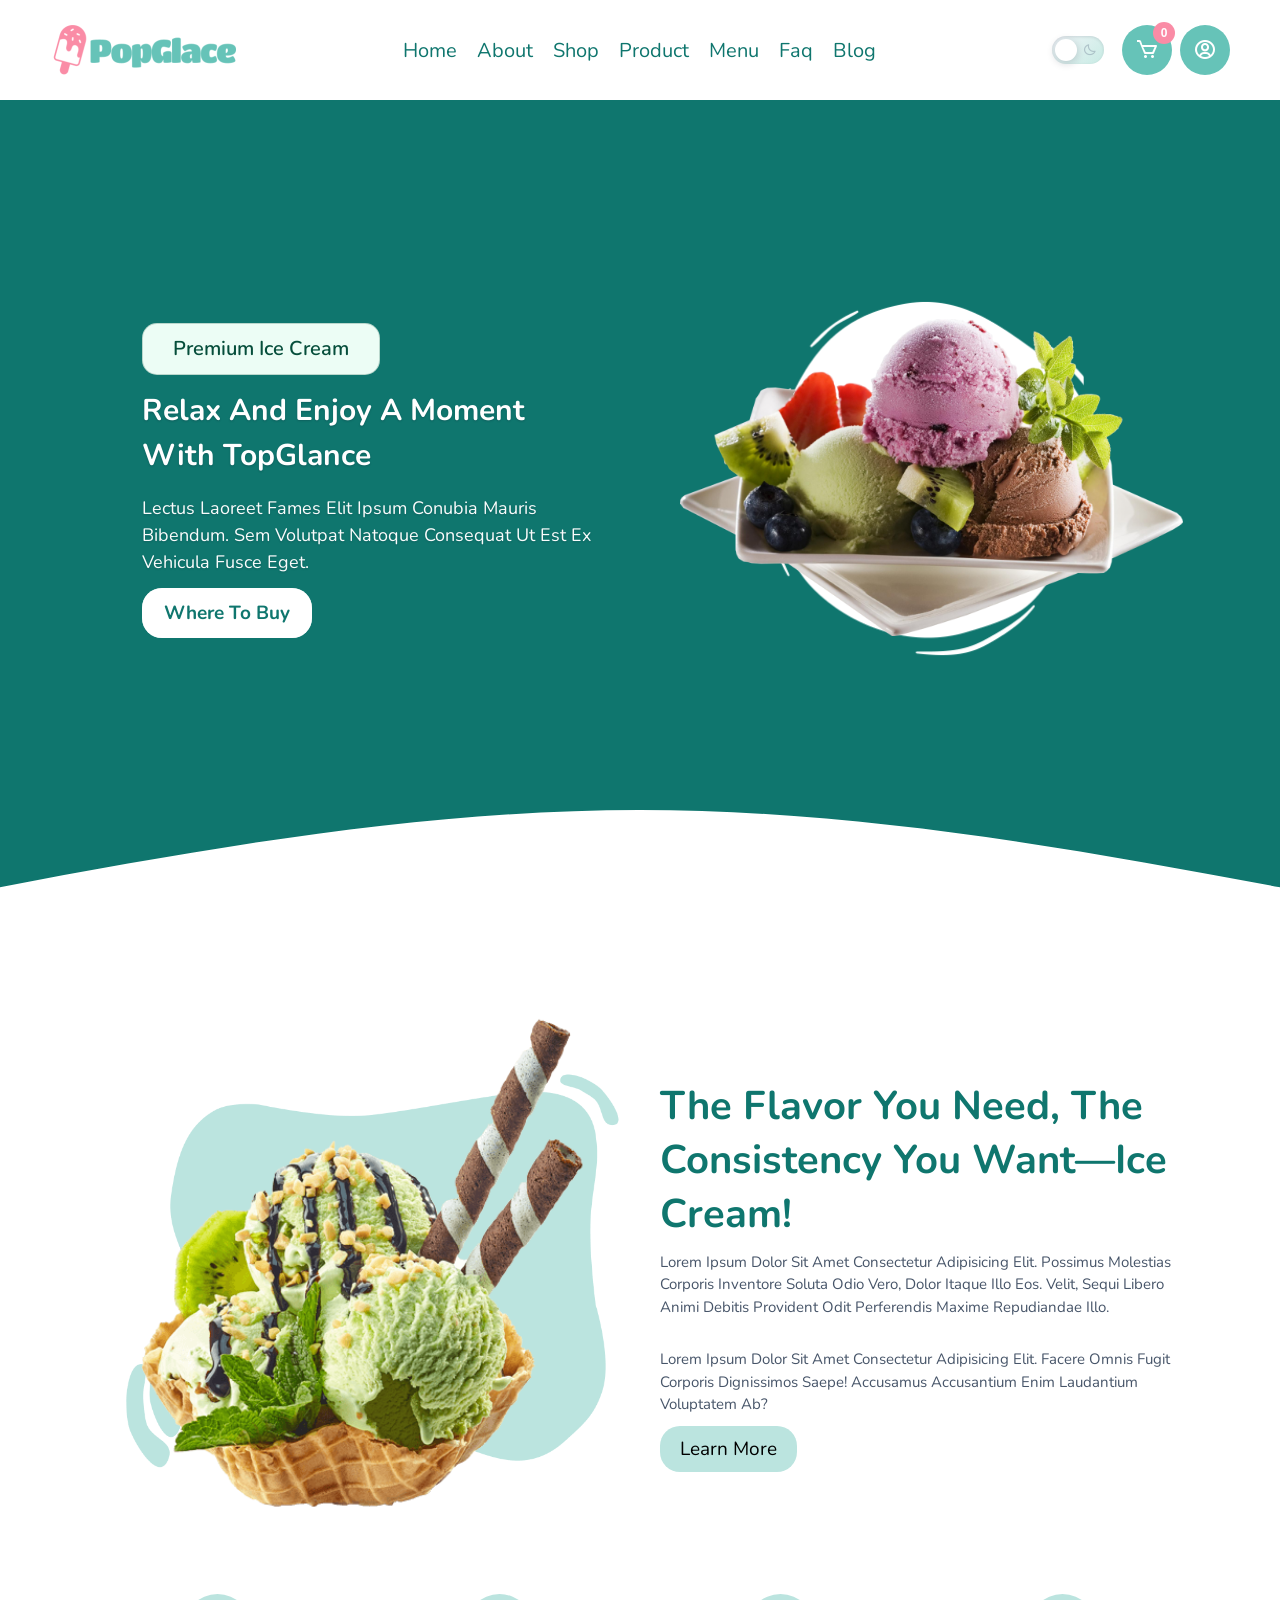
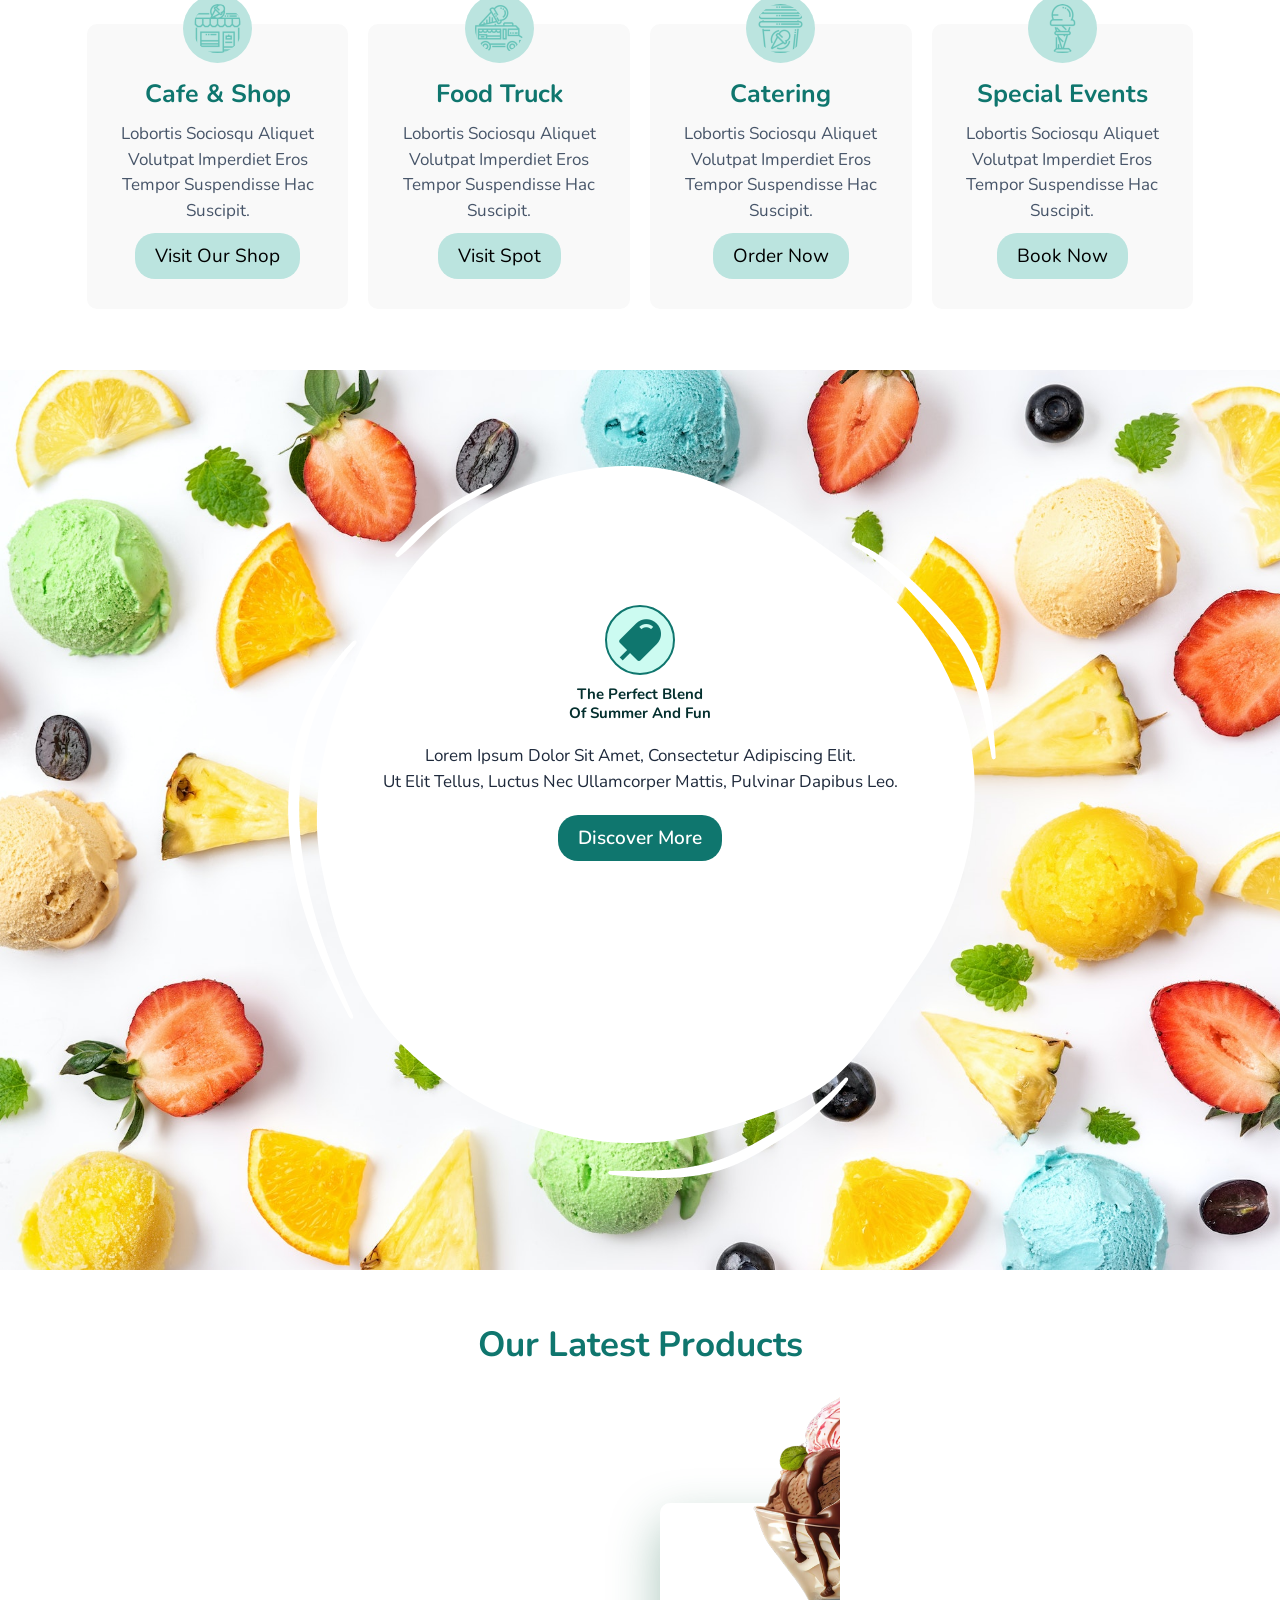
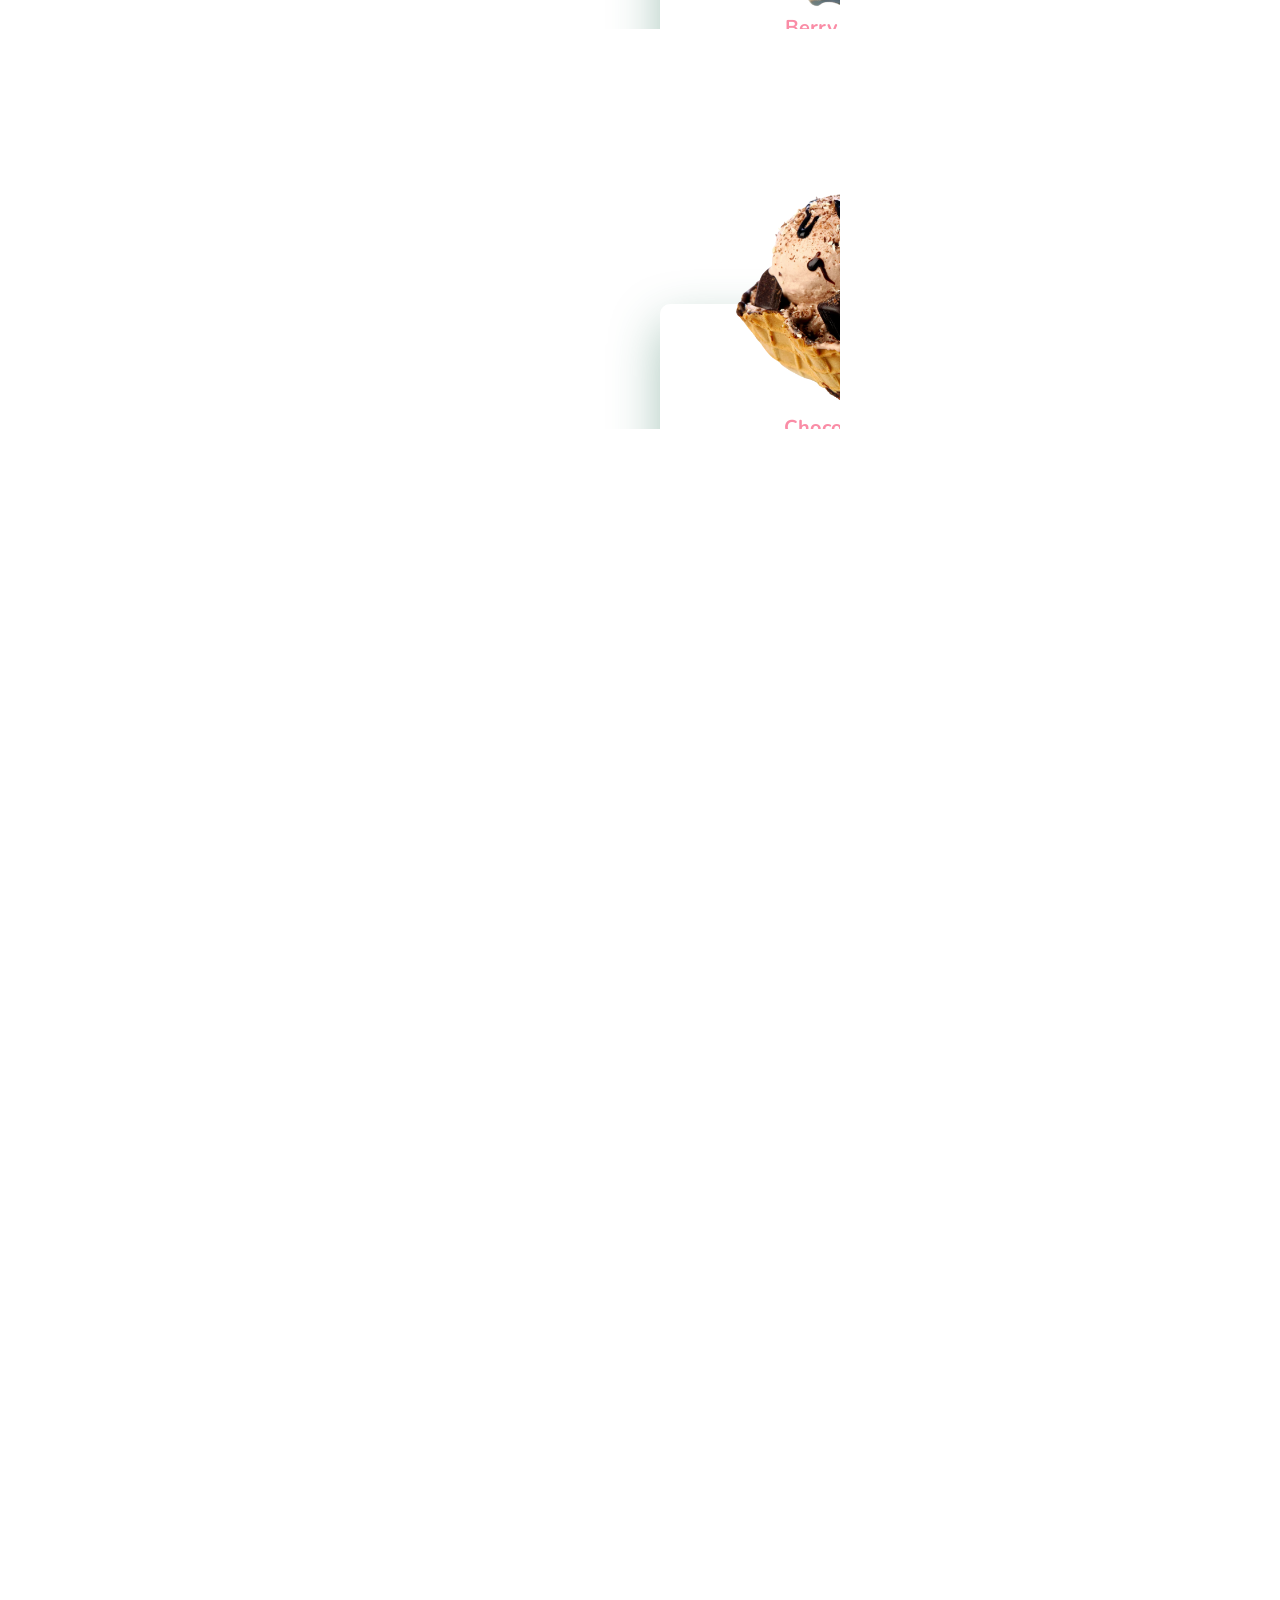
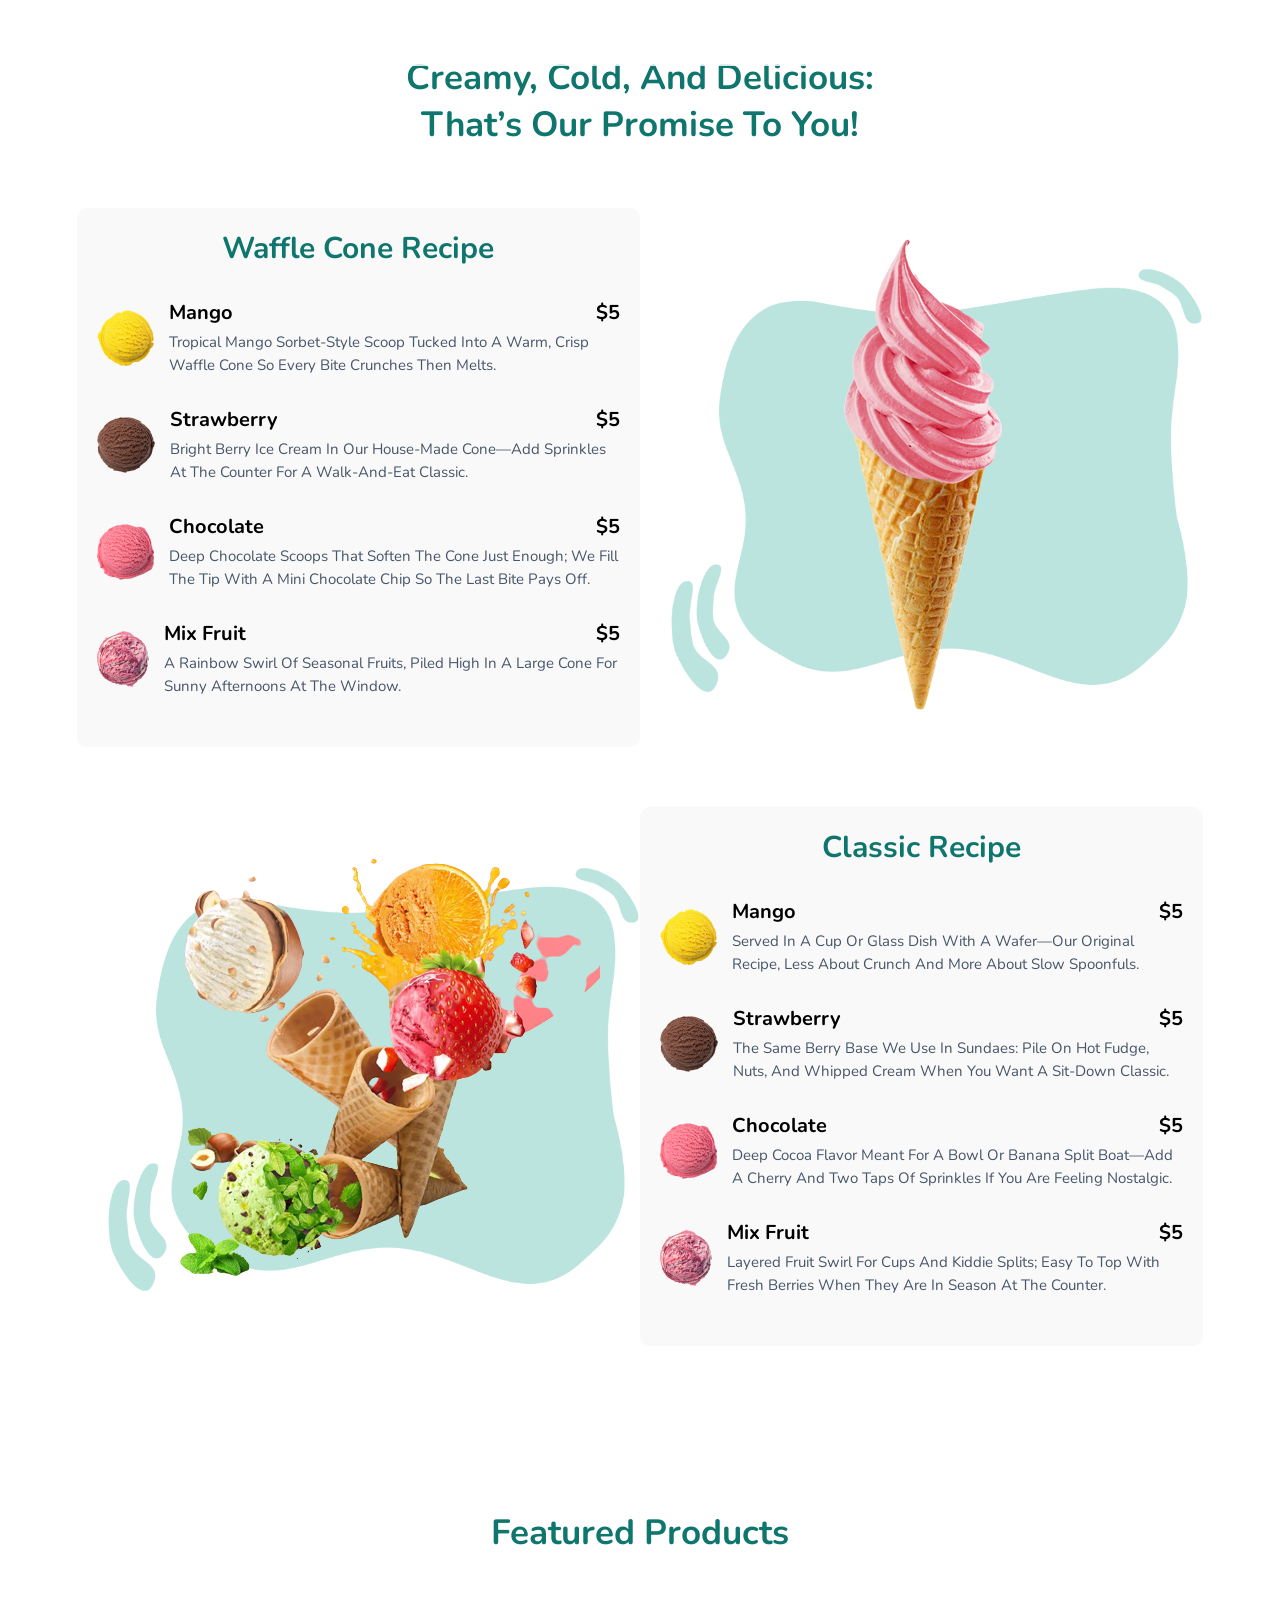
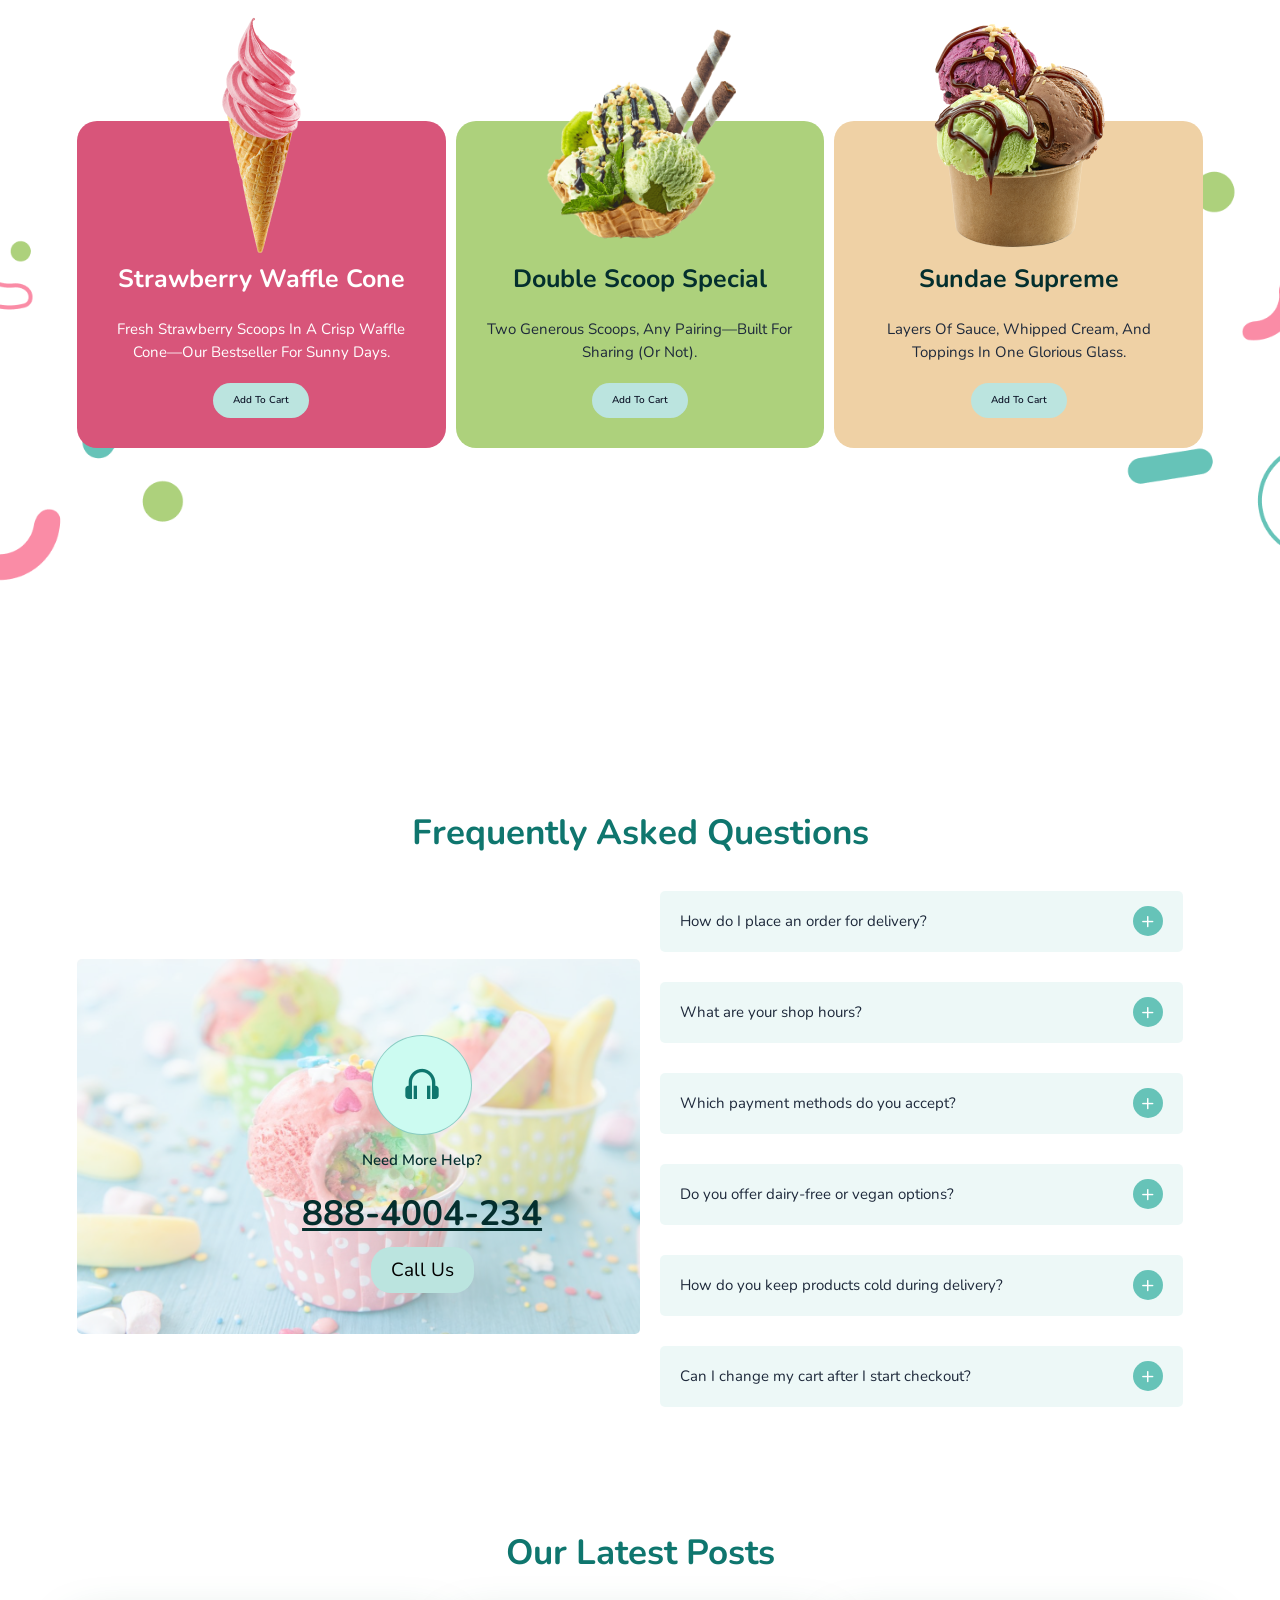
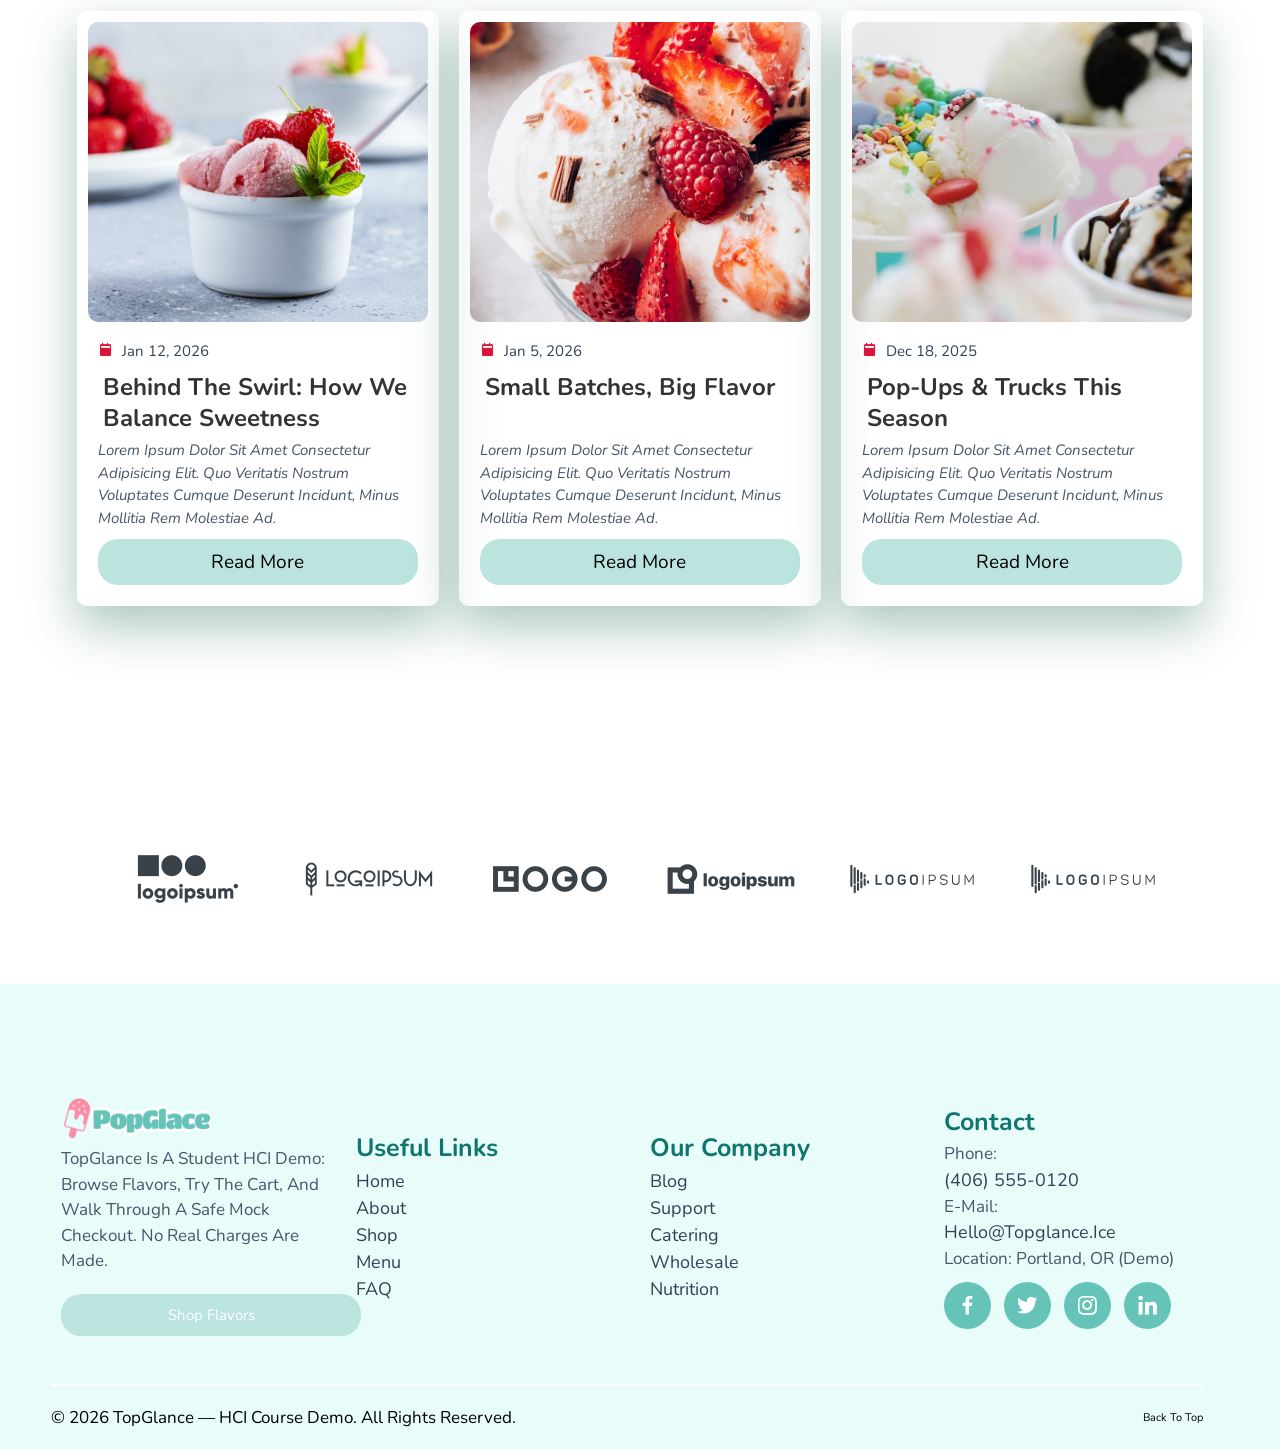
==== commit 7a2be9d6: "Update index.html with improved product descriptions and capitalize flavor names for consistency. Mo" ====
--- a/index.html
+++ b/index.html
@@ -487,10 +487,10 @@
 								alt=""
 								role="presentation" />
 							<div>
-								<h3><span>mango</span><span>$5</span></h3>
-								<p>
-									Suscipit torquent class sollicitudin hendrerit dictumst tellus
-									turpis massa netus rhoncus in pharetra aenean
+								<h3><span>Mango</span><span>$5</span></h3>
+								<p>
+									Tropical mango sorbet-style scoop tucked into a warm, crisp
+									waffle cone so every bite crunches then melts.
 								</p>
 							</div>
 						</div>
@@ -502,8 +502,8 @@
 							<div>
 								<h3><span>Strawberry</span><span>$5</span></h3>
 								<p>
-									Suscipit torquent class sollicitudin hendrerit dictumst tellus
-									turpis massa netus rhoncus in pharetra aenean
+									Bright berry ice cream in our house-made cone—add sprinkles at
+									the counter for a walk-and-eat classic.
 								</p>
 							</div>
 						</div>
@@ -513,10 +513,11 @@
 								alt=""
 								role="presentation" />
 							<div>
-								<h3><span>chocolate</span><span>$5</span></h3>
-								<p>
-									Suscipit torquent class sollicitudin hendrerit dictumst tellus
-									turpis massa netus rhoncus in pharetra aenean
+								<h3><span>Chocolate</span><span>$5</span></h3>
+								<p>
+									Deep chocolate scoops that soften the cone just enough; we
+									fill the tip with a mini chocolate chip so the last bite pays
+									off.
 								</p>
 							</div>
 						</div>
@@ -526,10 +527,10 @@
 								alt=""
 								role="presentation" />
 							<div>
-								<h3><span>mix fruit</span><span>$5</span></h3>
-								<p>
-									Suscipit torquent class sollicitudin hendrerit dictumst tellus
-									turpis massa netus rhoncus in pharetra aenean
+								<h3><span>Mix fruit</span><span>$5</span></h3>
+								<p>
+									A rainbow swirl of seasonal fruits, piled high in a large cone
+									for sunny afternoons at the window.
 								</p>
 							</div>
 						</div>
@@ -552,10 +553,10 @@
 								alt=""
 								role="presentation" />
 							<div>
-								<h3><span>mango</span><span>$5</span></h3>
-								<p>
-									Suscipit torquent class sollicitudin hendrerit dictumst tellus
-									turpis massa netus rhoncus in pharetra aenean
+								<h3><span>Mango</span><span>$5</span></h3>
+								<p>
+									Served in a cup or glass dish with a wafer—our original recipe,
+									less about crunch and more about slow spoonfuls.
 								</p>
 							</div>
 						</div>
@@ -567,8 +568,8 @@
 							<div>
 								<h3><span>Strawberry</span><span>$5</span></h3>
 								<p>
-									Suscipit torquent class sollicitudin hendrerit dictumst tellus
-									turpis massa netus rhoncus in pharetra aenean
+									The same berry base we use in sundaes: pile on hot fudge,
+									nuts, and whipped cream when you want a sit-down classic.
 								</p>
 							</div>
 						</div>
@@ -578,10 +579,10 @@
 								alt=""
 								role="presentation" />
 							<div>
-								<h3><span>chocolate</span><span>$5</span></h3>
-								<p>
-									Suscipit torquent class sollicitudin hendrerit dictumst tellus
-									turpis massa netus rhoncus in pharetra aenean
+								<h3><span>Chocolate</span><span>$5</span></h3>
+								<p>
+									Deep cocoa flavor meant for a bowl or banana split boat—add a
+									cherry and two taps of sprinkles if you are feeling nostalgic.
 								</p>
 							</div>
 						</div>
@@ -591,10 +592,10 @@
 								alt=""
 								role="presentation" />
 							<div>
-								<h3><span>mix fruit</span><span>$5</span></h3>
-								<p>
-									Suscipit torquent class sollicitudin hendrerit dictumst tellus
-									turpis massa netus rhoncus in pharetra aenean
+								<h3><span>Mix fruit</span><span>$5</span></h3>
+								<p>
+									Layered fruit swirl for cups and kiddie splits; easy to
+									top with fresh berries when they are in season at the counter.
 								</p>
 							</div>
 						</div>
--- a/style.css
+++ b/style.css
@@ -267,7 +267,7 @@
 	opacity: 0.35;
 }
 html[data-theme="dark"] header .theme-switch-icon--moon {
-	color: #e2e8f0;
+	color: #ffffff;
 	opacity: 1;
 }
 html:not([data-theme="dark"]) header .theme-switch-icon--moon {
@@ -1350,7 +1350,7 @@
 	color: var(--text-on-light);
 }
 html[data-theme="dark"] .features .box-container .one h3 {
-	color: #f1f5f9;
+	color: #ffffff;
 }
 .features .box-container .box p {
 	font-size: 1.5rem;
@@ -2604,7 +2604,7 @@
 	--header-bg: #0f172a;
 }
 html[data-theme="dark"] body {
-	color: #e2e8f0;
+	color: #ffffff;
 }
 html[data-theme="dark"] section {
 	background-image:
@@ -2619,13 +2619,16 @@
 }
 html[data-theme="dark"] .home span {
 	background-color: #1e293b;
-	color: #ecfdf5;
+	color: #ffffff;
 	border: 1px solid rgba(94, 234, 212, 0.35);
 	font-weight: 600;
 }
-html[data-theme="dark"] .home h1,
+html[data-theme="dark"] .home h1 {
+	color: #73d7d3;
+	text-shadow: 0 1px 3px rgba(0, 0, 0, 0.35);
+}
 html[data-theme="dark"] .home p {
-	color: #f8fafc;
+	color: #ffffff;
 	text-shadow: 0 1px 3px rgba(0, 0, 0, 0.35);
 }
 html[data-theme="dark"] .home .box .btn {
@@ -2640,28 +2643,28 @@
 	border-color: rgba(6, 78, 59, 0.35);
 }
 html[data-theme="dark"] h1 {
-	color: #7dd3c7;
+	color: #73d7d3;
 }
 html[data-theme="dark"] h2.heading,
 html[data-theme="dark"] .features > h2 {
-	color: #7dd3c7;
+	color: #73d7d3;
 }
 html[data-theme="dark"] .about .row .content h2 {
-	color: #7dd3c7;
+	color: #73d7d3;
 }
 html[data-theme="dark"] .about .row .content p,
 html[data-theme="dark"] .about .box-container .box p {
-	color: #cbd5e1;
+	color: #ffffff;
 }
 html[data-theme="dark"] .about .box-container .box {
 	background-color: #1e293b;
 	border: 1px solid rgba(102, 195, 184, 0.22);
 }
 html[data-theme="dark"] .about .box-container .box h3 {
-	color: #7dd3c7;
+	color: #73d7d3;
 }
 html[data-theme="dark"] .menu .box-container .recipe > h3 {
-	color: #7dd3c7;
+	color: #73d7d3;
 }
 html[data-theme="dark"] .container {
 	background-image:
@@ -2702,7 +2705,7 @@
 		url("images/footer.jpg");
 }
 html[data-theme="dark"] .product-back {
-	color: #7dd3c7;
+	color: #73d7d3;
 }
 html[data-theme="dark"] .products-hero,
 html[data-theme="dark"] .product-detail,
@@ -2715,27 +2718,27 @@
 html[data-theme="dark"] .product-summary h1,
 html[data-theme="dark"] .product-summary h2,
 html[data-theme="dark"] .product-info-grid h3 {
-	color: #7dd3c7;
+	color: #73d7d3;
 }
 html[data-theme="dark"] .products-copy p,
 html[data-theme="dark"] .product-summary p,
 html[data-theme="dark"] .product-info-grid p {
-	color: #cbd5e1;
+	color: #ffffff;
 }
 html[data-theme="dark"] .product-highlights li {
 	background-color: #0f172a;
-	color: #e2e8f0;
+	color: #ffffff;
 }
 html[data-theme="dark"] .product-rating span,
 html[data-theme="dark"] .product-delivery span {
-	color: #94a3b8;
+	color: #ffffff;
 }
 html[data-theme="dark"] .product-option-label,
 html[data-theme="dark"] .product-delivery strong {
-	color: #f1f5f9;
+	color: #ffffff;
 }
 html[data-theme="dark"] .product-price-row span {
-	color: #5eead4;
+	color: #73d7d3;
 }
 html[data-theme="dark"] .product-thumbs img,
 html[data-theme="dark"] .product-option,
@@ -2743,12 +2746,12 @@
 html[data-theme="dark"] .product-buy-now {
 	background-color: #0f172a;
 	border-color: rgba(102, 195, 184, 0.28);
-	color: #e2e8f0;
+	color: #ffffff;
 }
 html[data-theme="dark"] .product-option:hover:not(.is-selected) {
 	background-color: rgba(102, 195, 184, 0.18);
 	border-color: rgba(94, 234, 212, 0.45);
-	color: #f1f5f9;
+	color: #ffffff;
 }
 html[data-theme="dark"] .product-option.is-selected {
 	background: linear-gradient(135deg, #fa8ca6 0%, #d8557a 100%);
@@ -2764,20 +2767,20 @@
 	background-color: #1e293b;
 }
 html[data-theme="dark"] .menu .box-container .recipe .detail h3 {
-	color: #f1f5f9;
+	color: #ffffff;
 }
 html[data-theme="dark"] .menu .box-container .recipe .detail p {
-	color: #94a3b8;
+	color: #ffffff;
 }
 html[data-theme="dark"] .faq .box-container .detail h2 {
-	color: #f1f5f9;
+	color: #ffffff;
 }
 html[data-theme="dark"] .faq .box-container .detail span {
-	color: #e2e8f0;
+	color: #ffffff;
 }
 html[data-theme="dark"] .faq .box-container .detail i {
 	background-color: rgba(204, 251, 241, 0.2);
-	color: #5eead4;
+	color: #73d7d3;
 	border-color: rgba(94, 234, 212, 0.45);
 }
 html[data-theme="dark"] .faq .box-container .img-box .overlay {
@@ -2785,25 +2788,25 @@
 }
 html[data-theme="dark"] .accordion .contentBox .label {
 	background-color: rgba(102, 195, 184, 0.15);
-	color: #cbd5e1;
+	color: #ffffff;
 }
 html[data-theme="dark"] .accordion .contentBox .content {
 	background-color: #1e293b;
-	color: #cbd5e1;
+	color: #ffffff;
 }
 html[data-theme="dark"] .post .box-container .box .content span {
-	color: #cbd5e1;
+	color: #ffffff;
 }
 html[data-theme="dark"] kbd {
 	background: #334155;
 	border-color: #475569;
-	color: #e2e8f0;
+	color: #ffffff;
 }
 html[data-theme="dark"] .post .box-container .box .content h3 {
-	color: #e2e8f0;
+	color: #ffffff;
 }
 html[data-theme="dark"] .post .box-container .box .content p {
-	color: #cbd5e1;
+	color: #ffffff;
 }
 html[data-theme="dark"] .post .box-container .box .content .btn {
 	background-color: #0f766e;
@@ -2818,25 +2821,25 @@
 	background-color: #0f172a;
 }
 html[data-theme="dark"] footer .content {
-	color: #94a3b8;
+	color: #ffffff;
 }
 html[data-theme="dark"] footer .content h3 {
-	color: #7dd3c7;
+	color: #73d7d3;
 }
 html[data-theme="dark"] footer .content a {
-	color: #cbd5e1;
+	color: #ffffff;
 }
 html[data-theme="dark"] footer .content p {
-	color: #cbd5e1;
+	color: #ffffff;
 }
 html[data-theme="dark"] footer .bottom {
 	border-top-color: rgba(102, 195, 184, 0.35);
 }
 html[data-theme="dark"] footer .bottom a {
-	color: #e2e8f0;
+	color: #ffffff;
 }
 html[data-theme="dark"] header .navbar ul li a {
-	color: #7dd3c7;
+	color: #73d7d3;
 }
 html[data-theme="dark"] header .nav-panel {
 	background: #1e293b;
@@ -2853,43 +2856,43 @@
 	background: #0f172a;
 }
 html[data-theme="dark"] header .cart-line-title {
-	color: #f1f5f9;
+	color: #ffffff;
 }
 html[data-theme="dark"] header .cart-line-meta {
-	color: #cbd5e1;
+	color: #ffffff;
 }
 html[data-theme="dark"] header .qty-btn {
 	background: #0f172a;
-	color: #7dd3c7;
+	color: #73d7d3;
 	border-color: #66c3b8;
 }
 html[data-theme="dark"] header .qty-btn:hover {
 	background: #1e3d38;
 }
 html[data-theme="dark"] header .cart-empty {
-	color: #cbd5e1;
+	color: #ffffff;
 }
 html[data-theme="dark"] header .cart-footer {
 	border-top-color: rgba(148, 163, 184, 0.22);
 }
 html[data-theme="dark"] header .cart-total {
-	color: #f1f5f9;
+	color: #ffffff;
 }
 html[data-theme="dark"] header .profile-meta strong {
-	color: #f1f5f9;
+	color: #ffffff;
 }
 html[data-theme="dark"] header .profile-meta span {
-	color: #cbd5e1;
+	color: #ffffff;
 }
 html[data-theme="dark"] header .profile-hint {
-	color: #cbd5e1;
+	color: #ffffff;
 }
 /* Account / fake login: light-mode grays disappear on dark nav panel */
 html[data-theme="dark"] header .login-copy {
-	color: #e2e8f0;
+	color: #ffffff;
 }
 html[data-theme="dark"] header .login-field span {
-	color: #99f6e4;
+	color: #73d7d3;
 }
 html[data-theme="dark"] header .login-field input {
 	background: #0f172a;
@@ -2904,27 +2907,27 @@
 	box-shadow: 0 0 0 3px rgba(250, 140, 166, 0.35);
 }
 html[data-theme="dark"] header .login-note {
-	color: #cbd5e1;
+	color: #ffffff;
 }
 html[data-theme="dark"] header .login-code-card {
 	background: linear-gradient(135deg, #0f172a 0%, #1e3a3a 55%, #1e293b 100%);
 	border-color: rgba(125, 211, 199, 0.45);
 }
 html[data-theme="dark"] header .login-code-card span {
-	color: #cbd5e1;
+	color: #ffffff;
 }
 html[data-theme="dark"] header .login-code-card strong {
-	color: #5eead4;
+	color: #73d7d3;
 }
 html[data-theme="dark"] header .login-link {
-	color: #7dd3c7;
+	color: #73d7d3;
 }
 html[data-theme="dark"] header .login-link:hover {
 	color: #fbcfe8;
 }
 html[data-theme="dark"] .btn {
 	background-color: #1e3d38;
-	color: #e2e8f0;
+	color: #ffffff;
 }
 html[data-theme="dark"] .btn:hover {
 	background-color: #fa8ca6;
@@ -2949,10 +2952,10 @@
 	border-bottom-color: rgba(148, 163, 184, 0.28);
 }
 html[data-theme="dark"] .checkout-dialog .checkout-head h2 {
-	color: #99f6e4;
+	color: #73d7d3;
 }
 html[data-theme="dark"] .checkout-dialog .panel-close {
-	color: #99f6e4;
+	color: #73d7d3;
 }
 html[data-theme="dark"] .checkout-dialog .panel-close:hover {
 	color: #fda4af;
@@ -2961,13 +2964,13 @@
 	background: #1e293b;
 }
 html[data-theme="dark"] .checkout-intro {
-	color: #e2e8f0;
+	color: #ffffff;
 }
 html[data-theme="dark"] .checkout-field {
-	color: #f1f5f9;
+	color: #ffffff;
 }
 html[data-theme="dark"] .checkout-field span {
-	color: #99f6e4;
+	color: #73d7d3;
 }
 html[data-theme="dark"] .checkout-field input {
 	background: #0f172a;
@@ -2975,27 +2978,27 @@
 	color: #f8fafc;
 }
 html[data-theme="dark"] .checkout-field input:focus {
-	outline-color: #5eead4;
-	border-color: #5eead4;
+	outline-color: #73d7d3;
+	border-color: #73d7d3;
 }
 html[data-theme="dark"] .checkout-field input::placeholder {
 	color: #94a3b8;
 }
 html[data-theme="dark"] .checkout-success-title {
-	color: #5eead4;
+	color: #73d7d3;
 }
 html[data-theme="dark"] .checkout-radio {
-	color: #f1f5f9;
+	color: #ffffff;
 }
 html[data-theme="dark"] .checkout-progress {
 	border-bottom-color: rgba(148, 163, 184, 0.22);
 }
 html[data-theme="dark"] .checkout-progress-step {
-	color: #94a3b8;
+	color: #ffffff;
 }
 html[data-theme="dark"] .checkout-progress-step .checkout-step-num {
 	background: #334155;
-	color: #e2e8f0;
+	color: #ffffff;
 }
 html[data-theme="dark"] .checkout-progress-step.is-active .checkout-step-num {
 	background: #14b8a6;
@@ -3009,7 +3012,7 @@
 	color: #f8fafc;
 }
 html[data-theme="dark"] .checkout-progress-step:not(.is-active) .checkout-step-label {
-	color: #cbd5e1;
+	color: #ffffff;
 }
 html[data-theme="dark"] .checkout-review-block {
 	background: #0f172a;
@@ -3019,7 +3022,7 @@
 	line-height: 1.55;
 }
 html[data-theme="dark"] .checkout-review-block strong {
-	color: #99f6e4;
+	color: #73d7d3;
 	font-size: 1.45rem;
 }
 html[data-theme="dark"] .checkout-review-lines {
@@ -3030,7 +3033,7 @@
 	font-size: 1.7rem;
 }
 html[data-theme="dark"] .checkout-review-line span:last-child {
-	color: #e2e8f0;
+	color: #ffffff;
 	font-weight: 700;
 }
 html[data-theme="dark"] .checkout-review-total {
@@ -3038,13 +3041,13 @@
 	font-size: 2.2rem;
 }
 html[data-theme="dark"] .checkout-review-total strong {
-	color: #5eead4;
+	color: #73d7d3;
 }
 html[data-theme="dark"] .checkout-order-id {
-	color: #e2e8f0;
+	color: #ffffff;
 }
 html[data-theme="dark"] .checkout-success-text {
-	color: #cbd5e1;
+	color: #ffffff;
 }
 html[data-theme="dark"] .checkout-modal .checkout-foot .btn:not(.btn-checkout-secondary),
 html[data-theme="dark"] .checkout-modal .checkout-pane-success .btn {
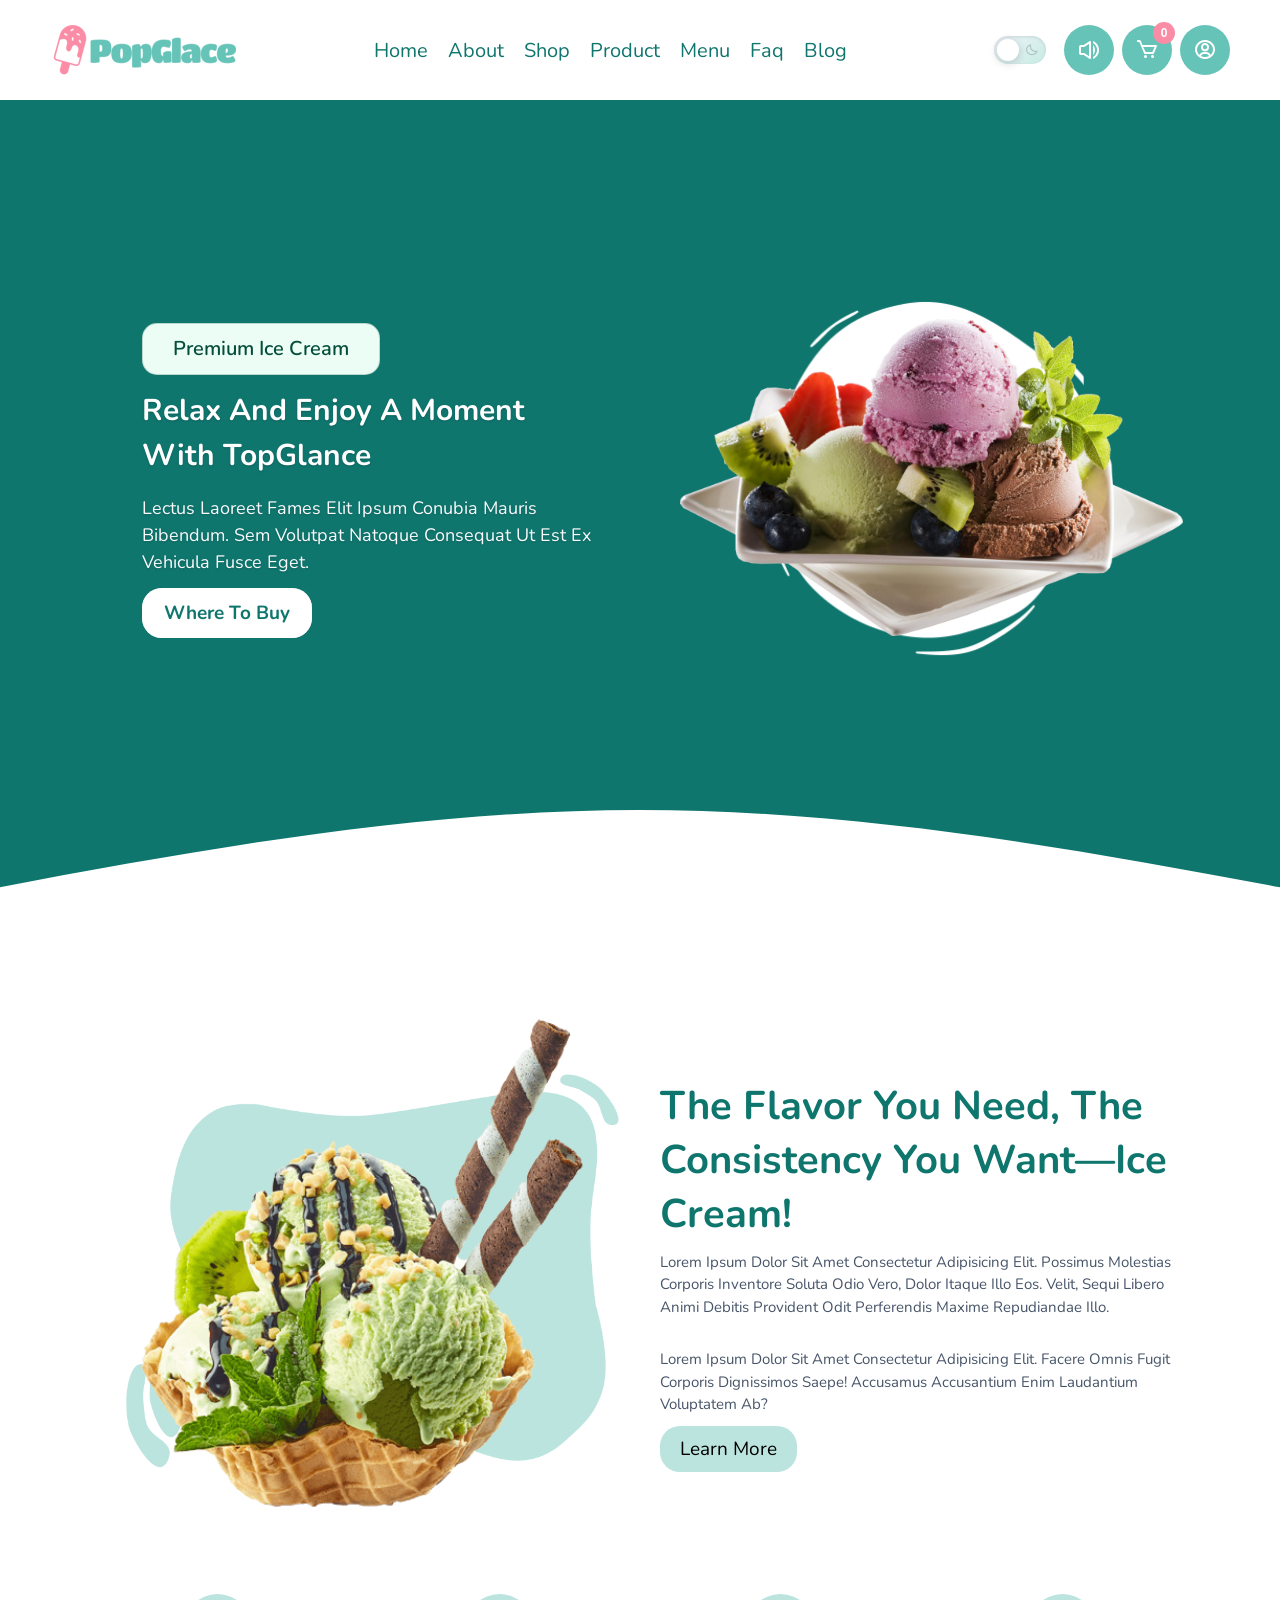
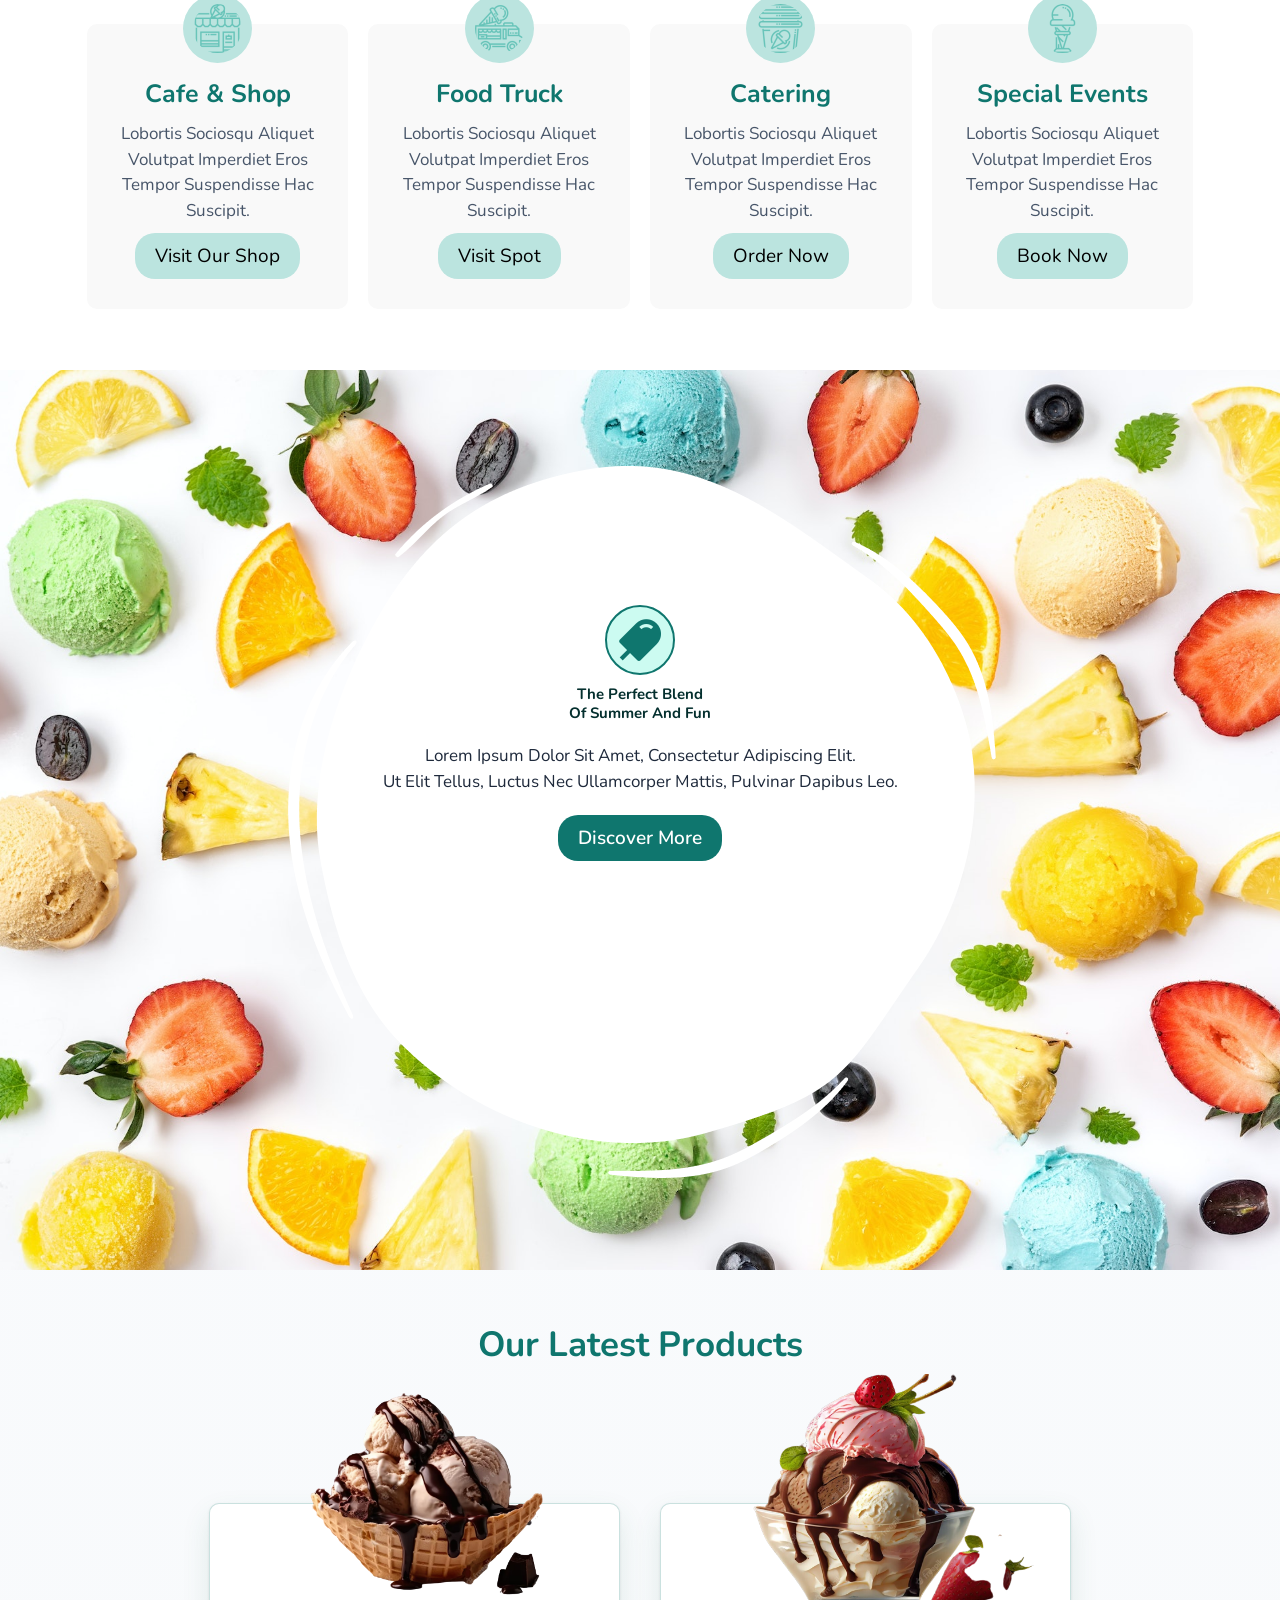
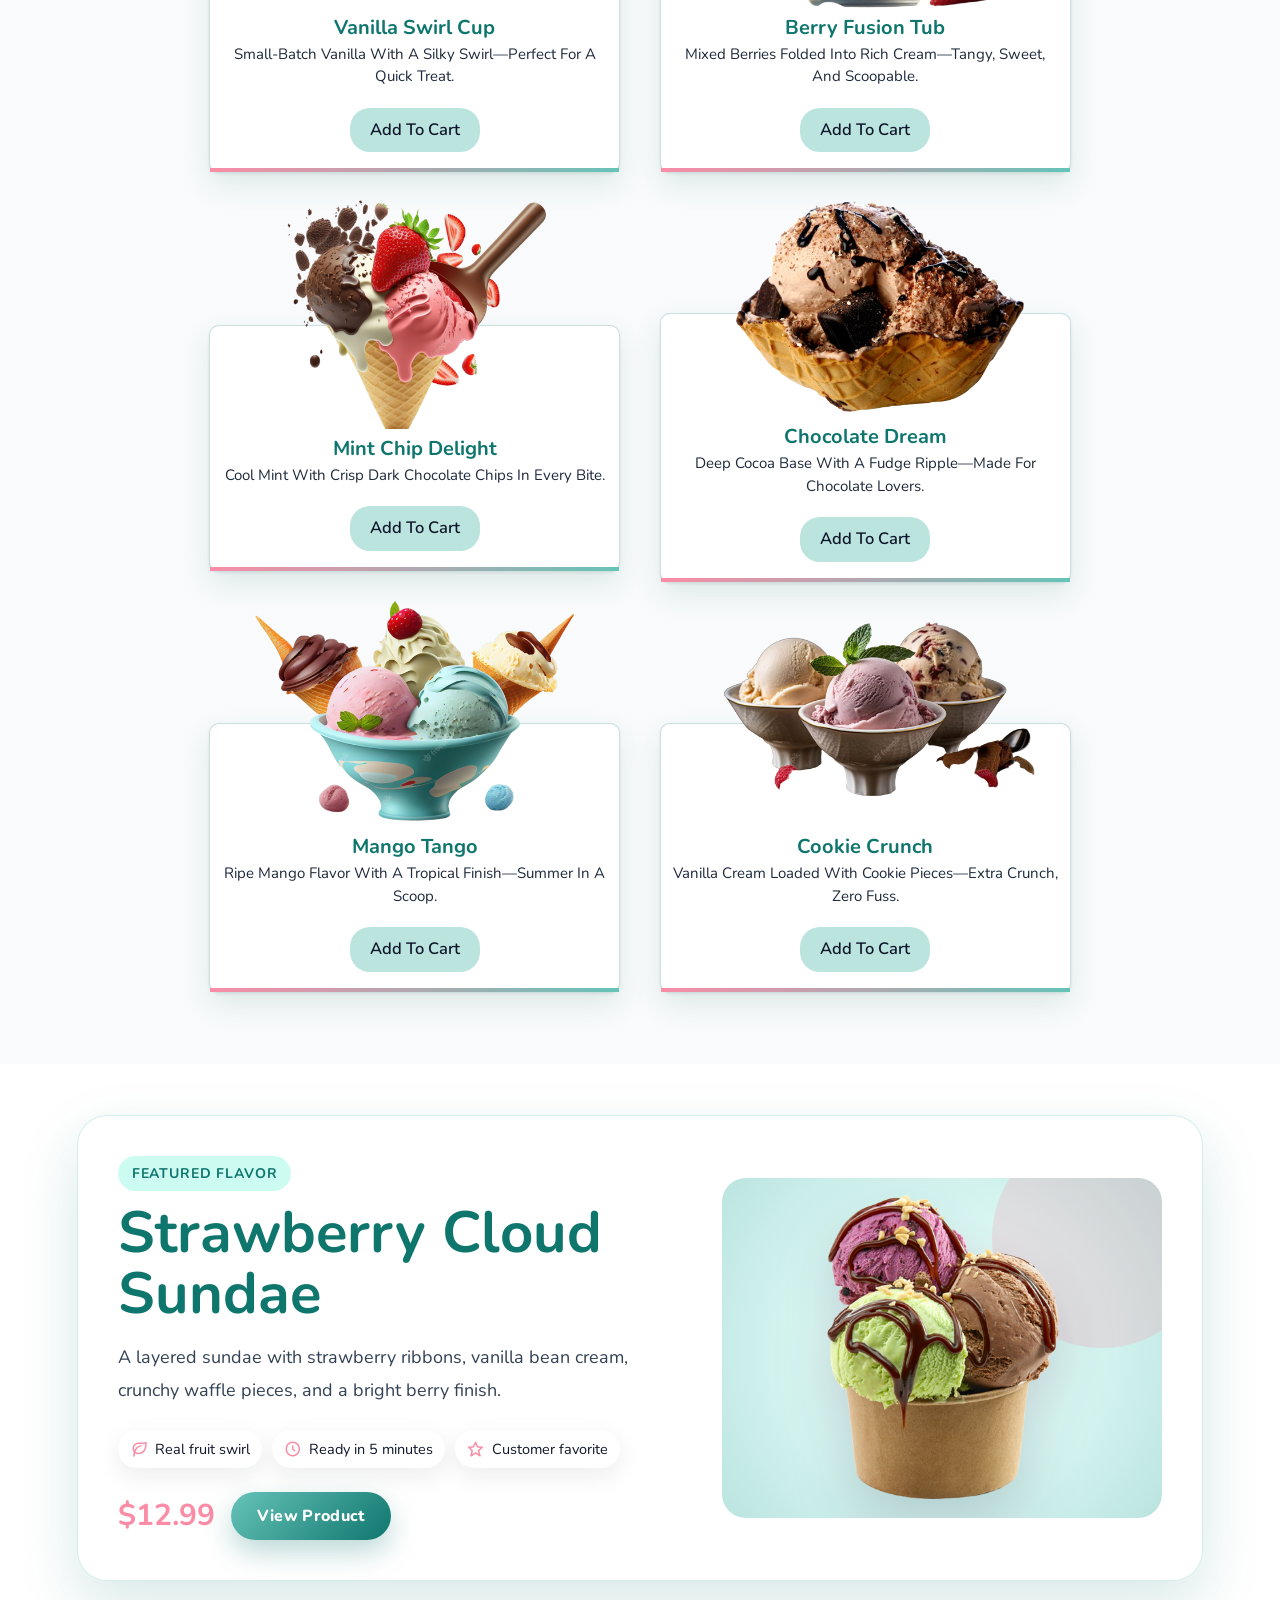
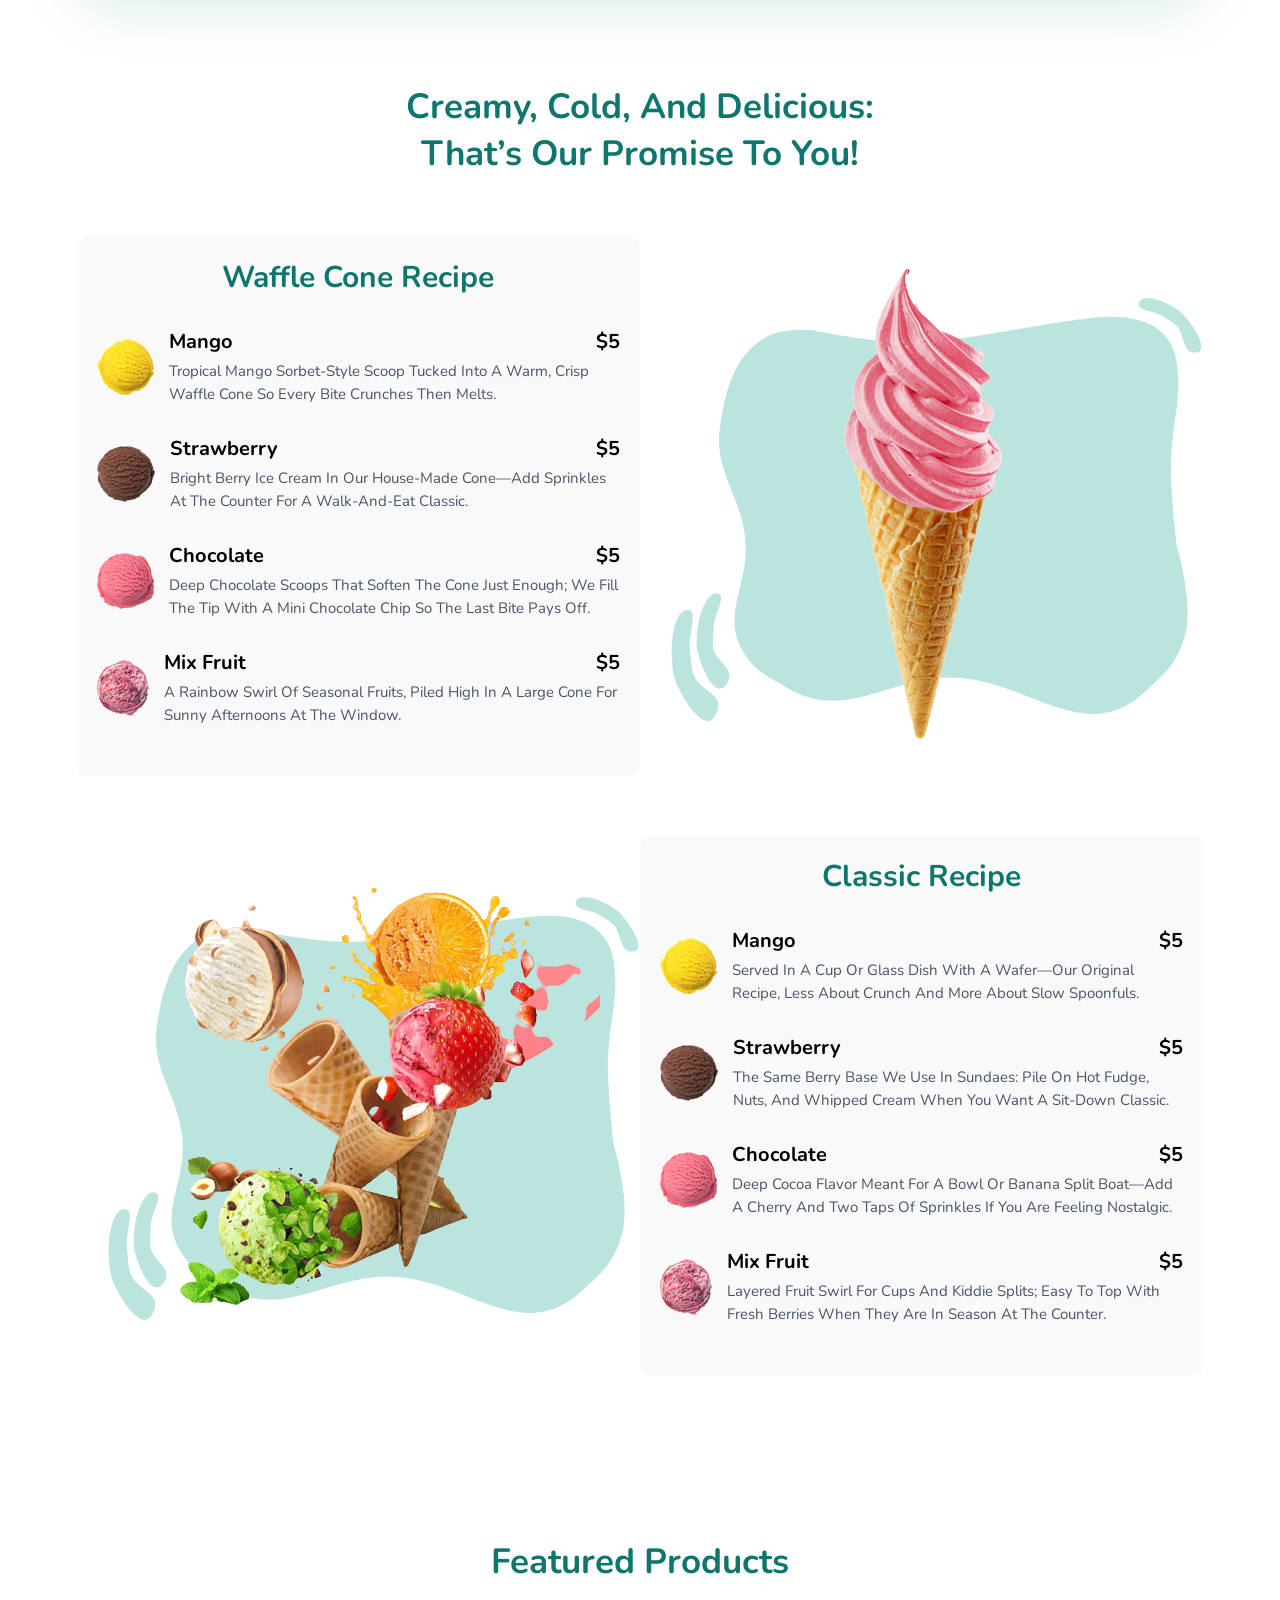
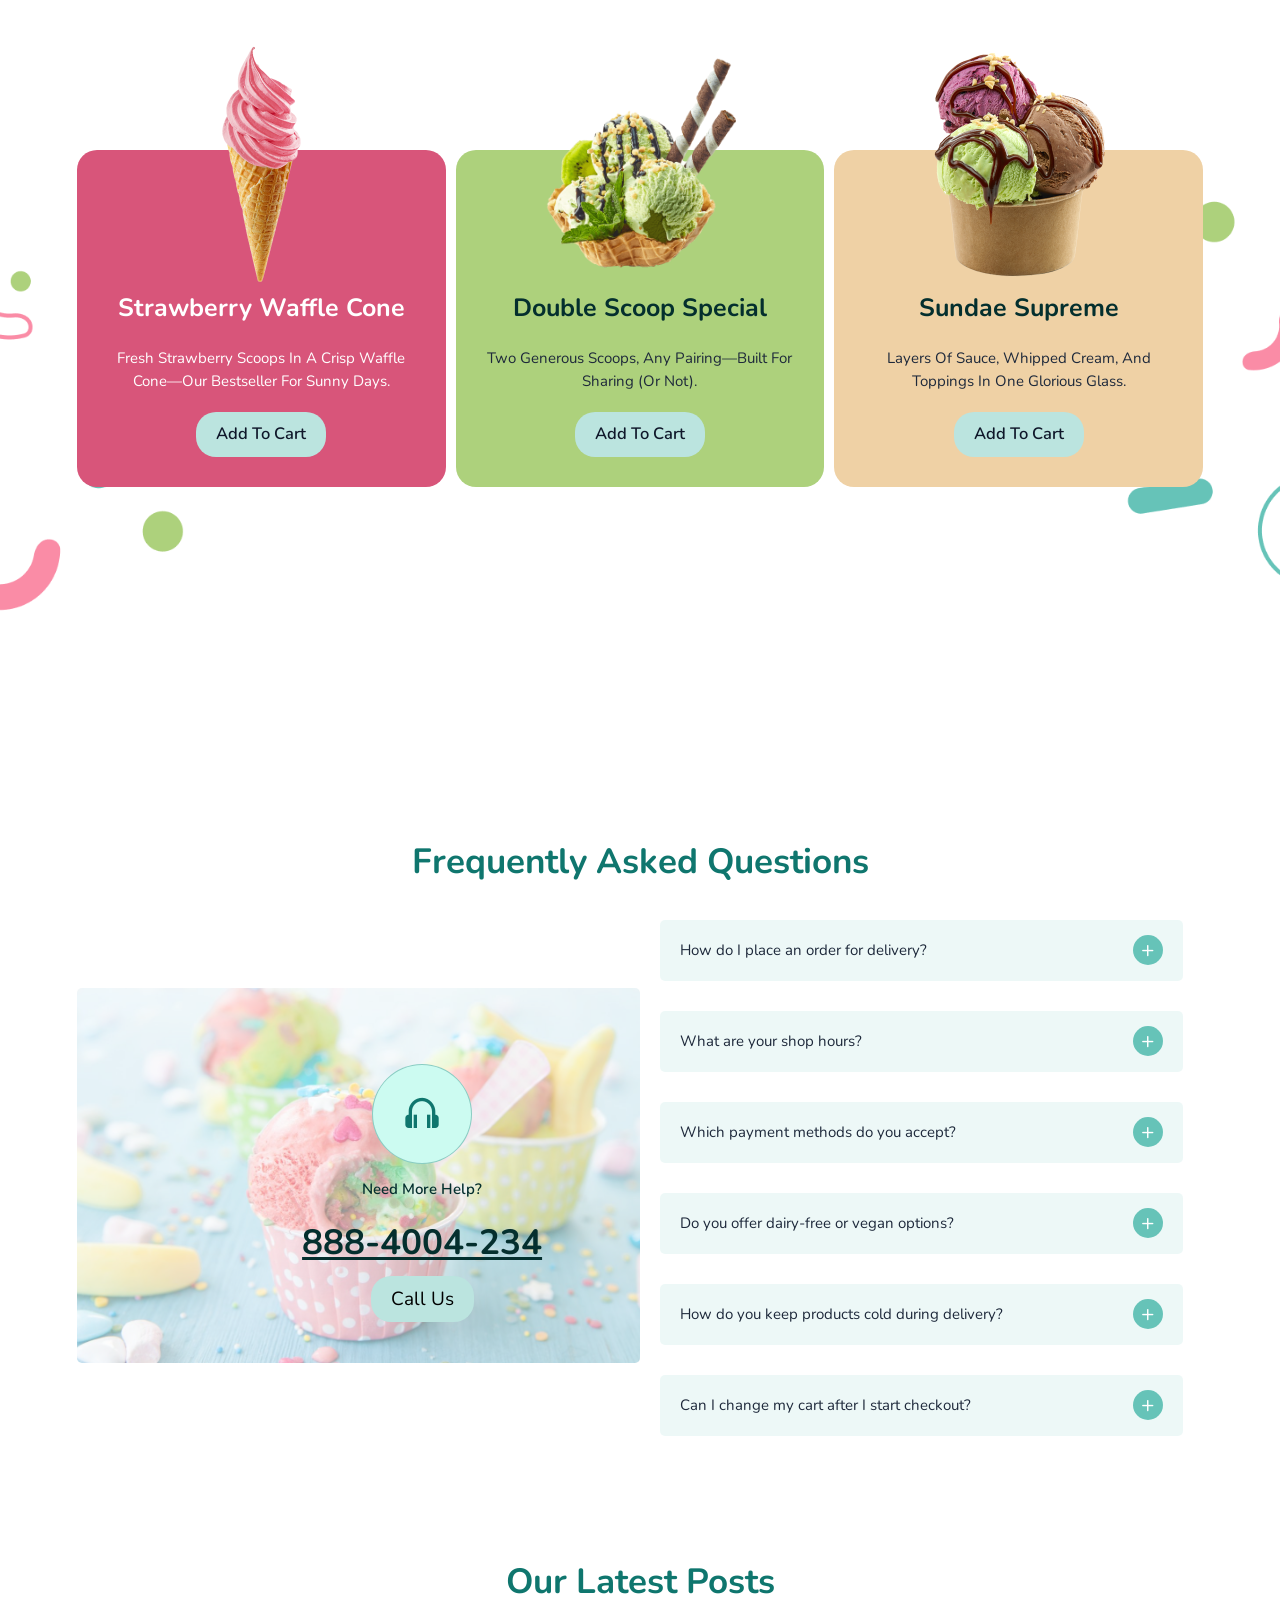
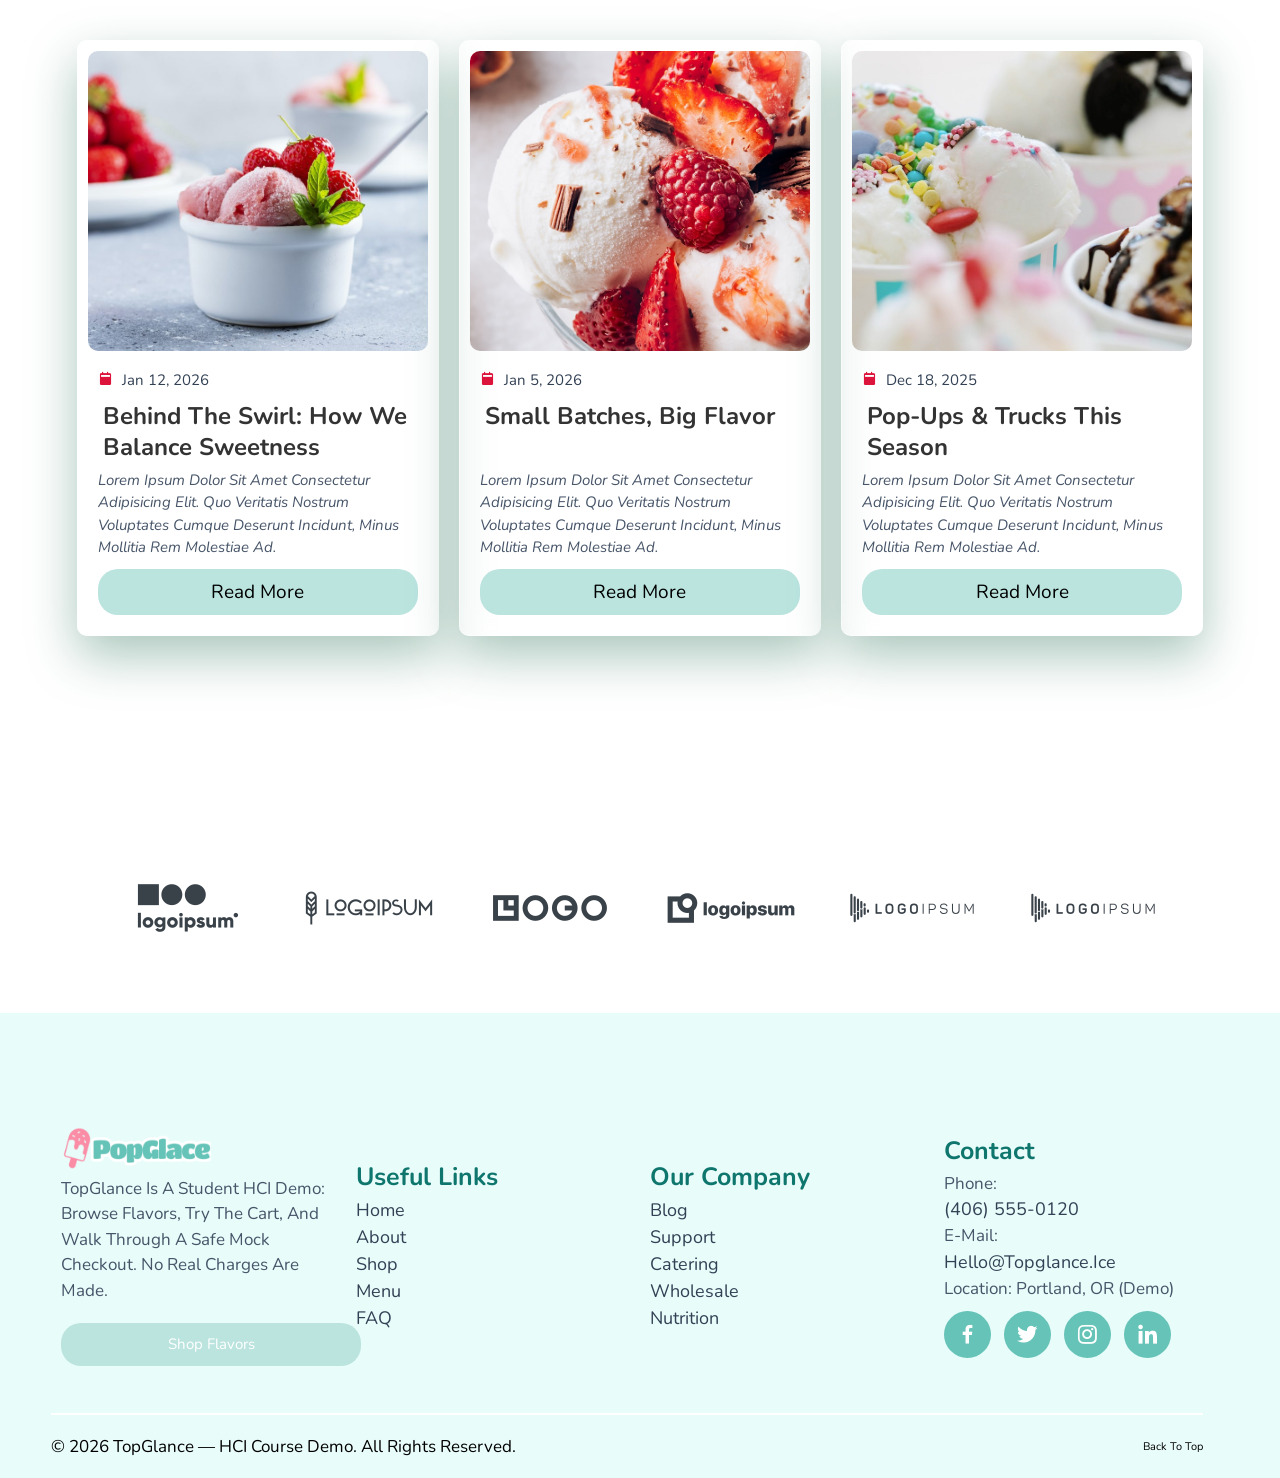
==== commit 2ff687c5: "Implement sound toggle feature and order confirmation countdown - Added a sound toggle button in ind" ====
--- a/index.html
+++ b/index.html
@@ -70,6 +70,15 @@
 						<span class="theme-switch-thumb"></span>
 					</span>
 				</button>
+				<button
+					type="button"
+					class="nav-icon-btn sound-toggle"
+					id="soundToggle"
+					aria-pressed="false"
+					aria-label="Mute sound feedback"
+					title="Sound on">
+					<i class="bx bx-volume-full" id="soundToggleIcon" aria-hidden="true"></i>
+				</button>
 				<div class="nav-action-wrap cart-wrap">
 					<button
 						type="button"
@@ -1130,6 +1139,22 @@
 						</div>
 						<div class="checkout-pane" id="checkoutPane3" data-pane="3" hidden>
 							<p class="checkout-intro">Confirm your order</p>
+							<div
+								class="checkout-pending-banner"
+								id="coOrderPendingBanner"
+								hidden>
+								<p class="checkout-pending-lead">
+									Your order will finalize in
+									<strong id="coOrderPendingSecs">5</strong>
+									seconds. Use <strong>Undo order</strong> if you changed your mind.
+								</p>
+								<button
+									type="button"
+									class="btn btn-checkout-secondary"
+									id="checkoutUndoOrder">
+									Undo order
+								</button>
+							</div>
 							<div class="checkout-review-block" id="coReviewShip"></div>
 							<div class="checkout-review-block" id="coReviewPay"></div>
 							<div class="checkout-review-lines" id="coReviewLines"></div>
@@ -1152,9 +1177,6 @@
 							<p class="checkout-order-id">
 								Order <strong id="coOrderId">—</strong>
 							</p>
-							<button type="button" class="btn" id="checkoutDoneSuccess">
-								Close
-							</button>
 						</div>
 					</div>
 					<div class="checkout-foot" id="checkoutFoot">
--- a/style.css
+++ b/style.css
@@ -19,6 +19,8 @@
 	--hero-badge-bg: #ecfdf5;
 	--hero-badge-text: #064e3b;
 	--font-site: "Nunito", "Segoe UI", Arial, sans-serif;
+	/* Space below fixed header so first content (e.g. product back link) is not covered */
+	--site-header-clearance: 10rem;
 }
 
 .skip-link {
@@ -96,6 +98,8 @@
 .btn.add-to-cart {
 	font-weight: 600;
 	color: #0f172a;
+	/* Explicit size: button.btn uses font:inherit, which overrides .btn font-size */
+	font-size: 1.65rem;
 }
 .features .box-container .box .btn.add-to-cart,
 .shop .box-container .box .btn.add-to-cart,
@@ -211,6 +215,16 @@
 	border: 1px solid #66c3b8;
 	background-color: #bbe4df;
 	color: #0f172a;
+}
+header .sound-toggle.is-muted {
+	background-color: #f1f5f9;
+	color: #64748b;
+	border-color: rgba(100, 116, 139, 0.22);
+}
+header .sound-toggle.is-muted:hover {
+	background-color: #e2e8f0;
+	color: #334155;
+	border-color: rgba(100, 116, 139, 0.32);
 }
 header .theme-switch {
 	border: none;
@@ -317,6 +331,9 @@
 	align-items: center;
 	justify-content: center;
 	line-height: 1;
+}
+header .cart-badge.is-bumping {
+	animation: badge-bump 0.42s var(--ease-ui);
 }
 header .nav-panel {
 	position: absolute;
@@ -679,6 +696,9 @@
 .toast.is-visible {
 	transform: translateX(-50%) translateY(0);
 }
+.toast.is-popping {
+	animation: toast-pop 0.42s var(--ease-ui);
+}
 .visually-hidden {
 	position: absolute;
 	width: 1px;
@@ -838,6 +858,32 @@
 	text-transform: none;
 	line-height: 1.45;
 }
+.checkout-pending-banner {
+	display: flex;
+	flex-direction: column;
+	align-items: stretch;
+	gap: 1rem;
+	background: linear-gradient(135deg, #fff7ed, #ffedd5);
+	border: 1px solid #fdba74;
+	border-radius: 12px;
+	padding: 1rem 1.15rem;
+	margin: 0 0 1.2rem;
+}
+.checkout-pending-lead {
+	margin: 0;
+	font-size: 1.55rem;
+	line-height: 1.5;
+	color: #7c2d12;
+	text-align: left;
+	text-transform: none;
+}
+.checkout-pending-lead strong {
+	color: #9a3412;
+}
+.checkout-foot .btn:disabled {
+	opacity: 0.65;
+	cursor: not-allowed;
+}
 .checkout-field {
 	display: flex;
 	flex-direction: column;
@@ -952,6 +998,12 @@
 .checkout-pane-success {
 	text-align: center;
 	padding: 1rem 0.5rem 0.5rem;
+}
+.checkout-pane-success.is-celebrating .checkout-success-icon {
+	animation: success-bloom 0.7s var(--ease-ui);
+}
+.checkout-pane-success.is-celebrating .checkout-success-title {
+	animation: success-rise 0.55s var(--ease-ui);
 }
 .checkout-success-icon {
 	width: 6rem;
@@ -1075,6 +1127,52 @@
 	}
 	50% {
 		transform: translateY(-14px);
+	}
+}
+@keyframes badge-bump {
+	0% {
+		transform: scale(1);
+	}
+	35% {
+		transform: scale(1.26);
+	}
+	100% {
+		transform: scale(1);
+	}
+}
+@keyframes toast-pop {
+	0% {
+		transform: translateX(-50%) translateY(28%) scale(0.96);
+	}
+	60% {
+		transform: translateX(-50%) translateY(-4%) scale(1.02);
+	}
+	100% {
+		transform: translateX(-50%) translateY(0) scale(1);
+	}
+}
+@keyframes success-bloom {
+	0% {
+		transform: scale(0.78);
+		box-shadow: 0 0 0 0 rgba(102, 195, 184, 0.35);
+	}
+	60% {
+		transform: scale(1.08);
+		box-shadow: 0 0 0 16px rgba(102, 195, 184, 0);
+	}
+	100% {
+		transform: scale(1);
+		box-shadow: 0 0 0 0 rgba(102, 195, 184, 0);
+	}
+}
+@keyframes success-rise {
+	0% {
+		transform: translateY(10px);
+		opacity: 0;
+	}
+	100% {
+		transform: translateY(0);
+		opacity: 1;
 	}
 }
 .home {
@@ -1378,7 +1476,13 @@
 	rotate: 15deg;
 }
 .shop {
-	background-image: url("images/footer.jpg");
+	/* Light wash so cards are not judged against busy / bright photo areas */
+	background-image:
+		linear-gradient(rgba(248, 250, 252, 0.94), rgba(248, 250, 252, 0.94)),
+		url("images/footer.jpg");
+	background-position: center center;
+	background-repeat: no-repeat;
+	background-size: cover;
 	min-height: 100vh;
 }
 
@@ -1391,10 +1495,12 @@
 	margin: 0 auto;
 }
 .shop .box-container .box {
-	background: rgba(255, 255, 255, 0.03);
-	border: 1px solid rgba(255, 255, 255, 0.5);
-	backdrop-filter: blur(11px);
-	box-shadow: 0 20px 50px rgba(40, 113, 85, 0.4);
+	background: #ffffff;
+	border: 1px solid rgba(15, 118, 110, 0.22);
+	backdrop-filter: none;
+	box-shadow:
+		0 1px 3px rgba(15, 23, 42, 0.08),
+		0 12px 28px rgba(40, 113, 85, 0.12);
 	padding: 2rem 1rem;
 	flex: 1 1 35rem;
 	text-align: center;
@@ -1426,11 +1532,11 @@
 	margin-top: -15rem;
 }
 .shop .box-container .box h3 {
-	color: #fa8ca6;
+	color: var(--heading-teal);
 	font-size: 2rem;
 }
 .shop .box-container .box p {
-	color: #f1f5f9;
+	color: var(--text-on-light);
 	font-size: 1.5rem;
 	line-height: 1.5;
 	margin-bottom: 2rem;
@@ -1440,6 +1546,9 @@
 .product-page {
 	background-image: url("images/bg.avif");
 	background-position: center;
+}
+.product-page {
+	padding-top: max(4%, var(--site-header-clearance));
 }
 .products-hero {
 	display: grid;
@@ -2215,6 +2324,9 @@
 	section {
 		padding: 6rem 2rem;
 	}
+	.product-page {
+		padding-top: max(7rem, 12rem);
+	}
 	header {
 		padding: 1rem 1.4rem;
 		gap: 0.6rem;
@@ -2550,6 +2662,9 @@
 	.home {
 		padding-top: 10.5rem;
 	}
+	.product-page {
+		padding-top: max(6rem, 10.5rem);
+	}
 	.home::after {
 		height: 72px;
 	}
@@ -2704,6 +2819,18 @@
 		linear-gradient(rgba(15, 23, 42, 0.85), rgba(15, 23, 42, 0.85)),
 		url("images/footer.jpg");
 }
+html[data-theme="dark"] .shop .box-container .box {
+	background: rgba(255, 255, 255, 0.03);
+	border: 1px solid rgba(255, 255, 255, 0.5);
+	backdrop-filter: blur(11px);
+	box-shadow: 0 20px 50px rgba(40, 113, 85, 0.4);
+}
+html[data-theme="dark"] .shop .box-container .box h3 {
+	color: #fa8ca6;
+}
+html[data-theme="dark"] .shop .box-container .box p {
+	color: #f1f5f9;
+}
 html[data-theme="dark"] .product-back {
 	color: #73d7d3;
 }
@@ -2846,6 +2973,16 @@
 	border-color: rgba(102, 195, 184, 0.35);
 	box-shadow: 0 12px 40px rgba(0, 0, 0, 0.45);
 }
+html[data-theme="dark"] header .sound-toggle.is-muted {
+	background-color: #334155;
+	color: #cbd5e1;
+	border-color: rgba(148, 163, 184, 0.3);
+}
+html[data-theme="dark"] header .sound-toggle.is-muted:hover {
+	background-color: #475569;
+	color: #f8fafc;
+	border-color: rgba(148, 163, 184, 0.44);
+}
 html[data-theme="dark"] header .nav-panel-head {
 	border-bottom-color: rgba(148, 163, 184, 0.25);
 }
@@ -3043,6 +3180,17 @@
 html[data-theme="dark"] .checkout-review-total strong {
 	color: #73d7d3;
 }
+html[data-theme="dark"] .checkout-pending-banner {
+	background: linear-gradient(135deg, #422006, #431407);
+	border-color: rgba(251, 146, 60, 0.45);
+}
+html[data-theme="dark"] .checkout-pending-lead {
+	color: #ffedd5;
+	font-size: 1.6rem;
+}
+html[data-theme="dark"] .checkout-pending-lead strong {
+	color: #fdba74;
+}
 html[data-theme="dark"] .checkout-order-id {
 	color: #ffffff;
 }
@@ -3097,4 +3245,10 @@
 		animation-duration: 0.01ms !important;
 		animation-iteration-count: 1 !important;
 	}
-}
+	.toast.is-popping,
+	header .cart-badge.is-bumping,
+	.checkout-pane-success.is-celebrating .checkout-success-icon,
+	.checkout-pane-success.is-celebrating .checkout-success-title {
+		animation: none !important;
+	}
+}
